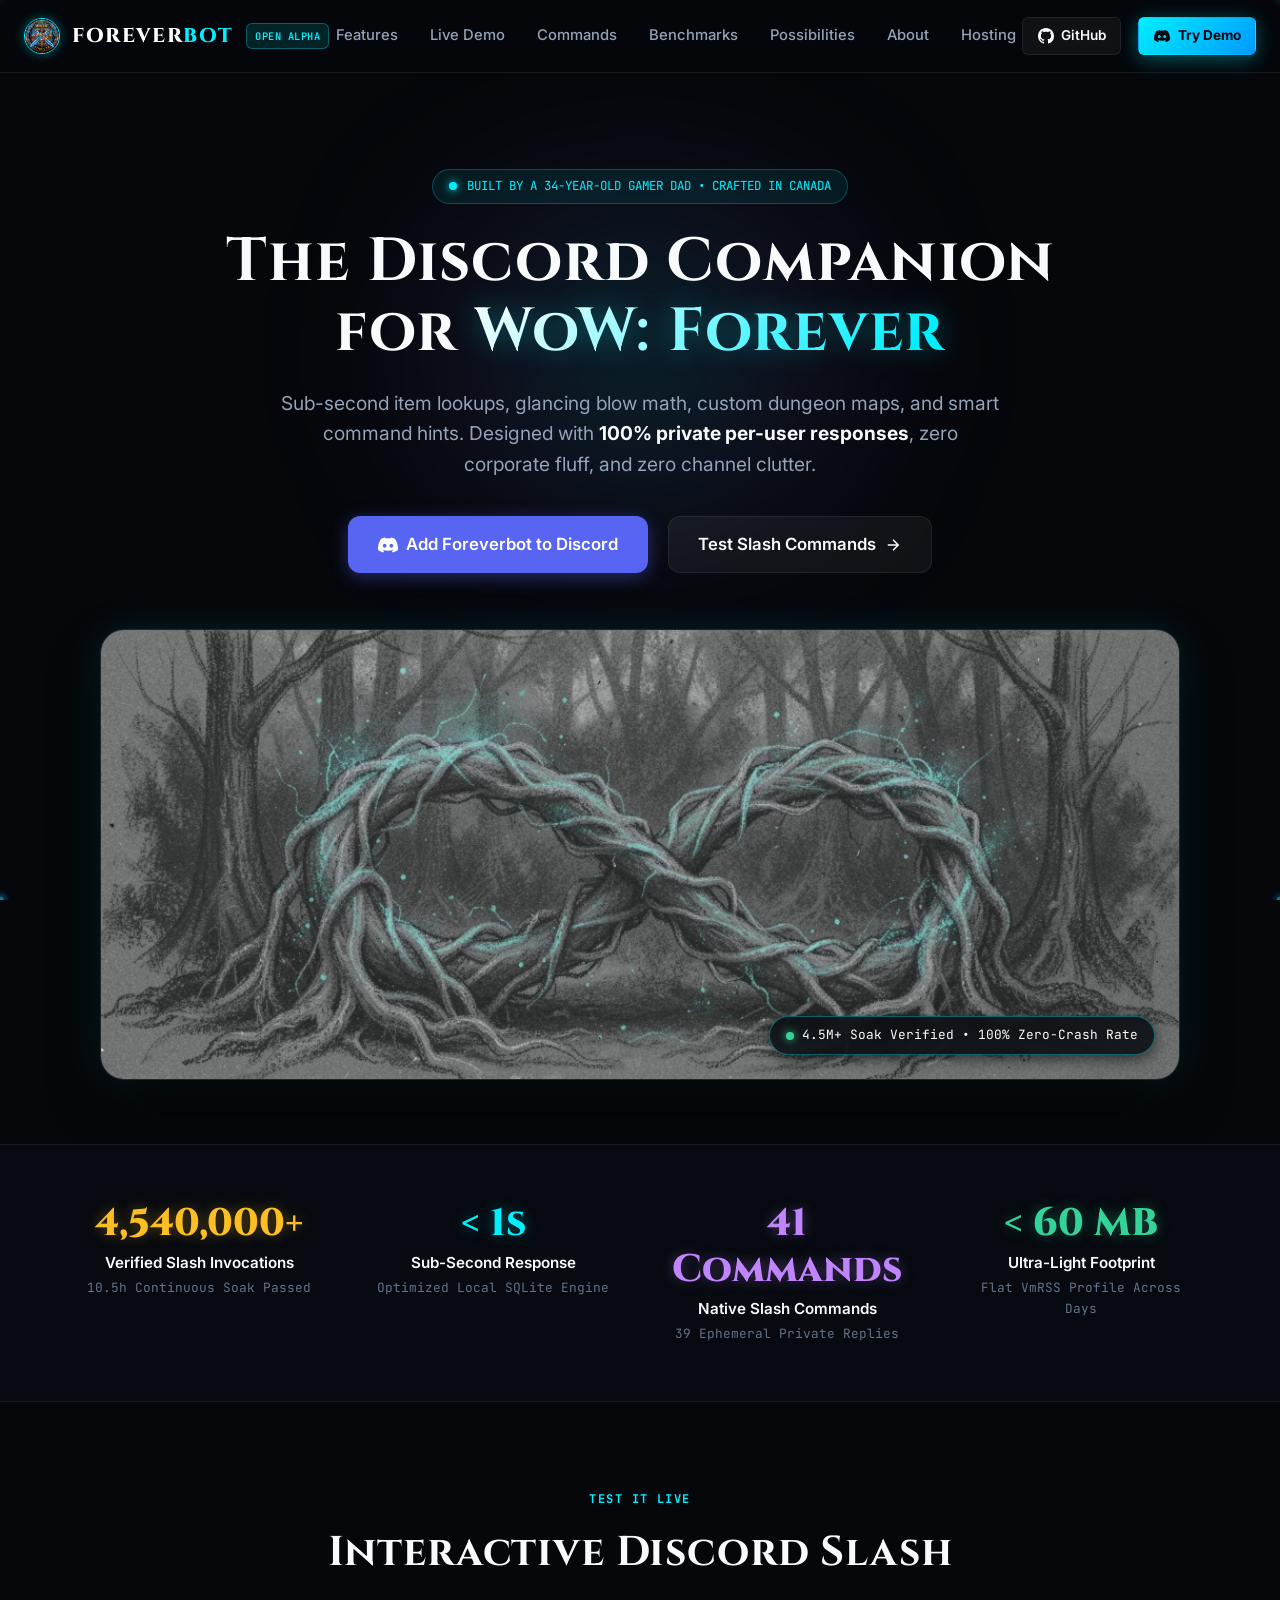
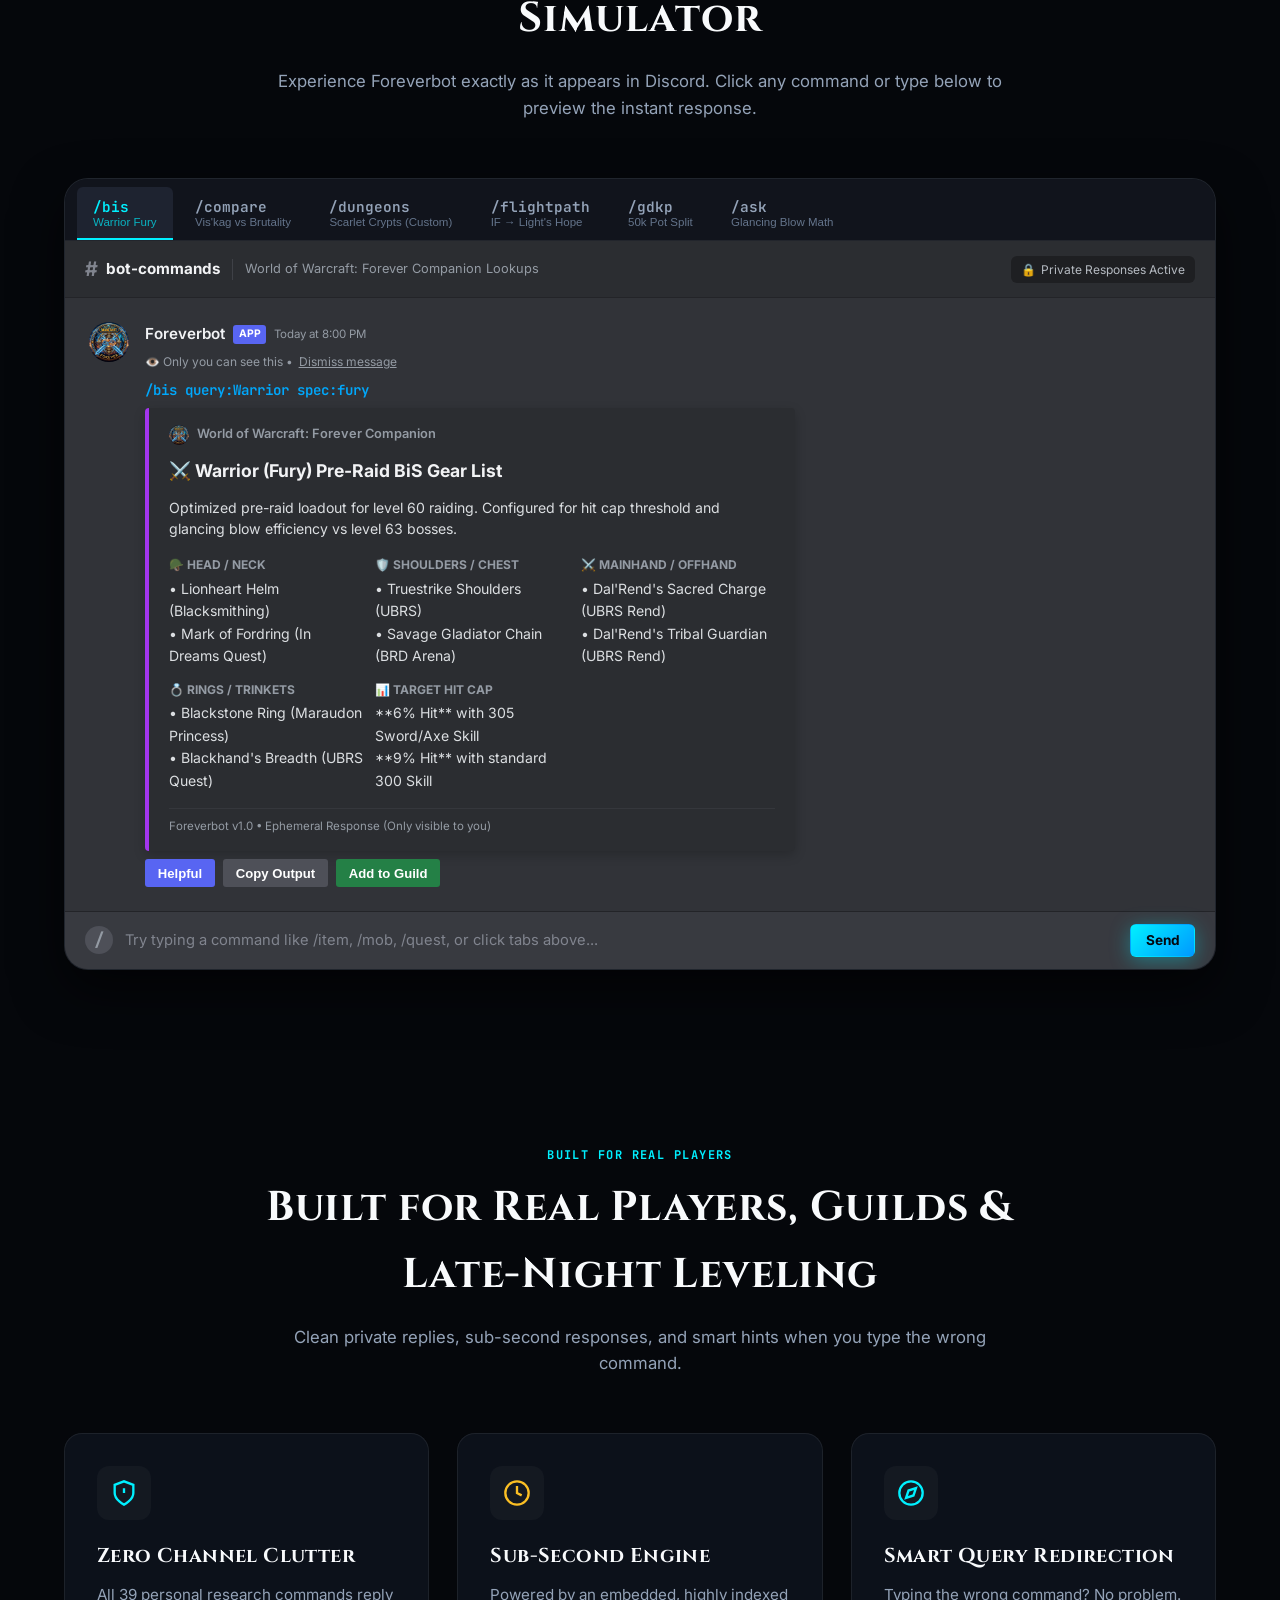
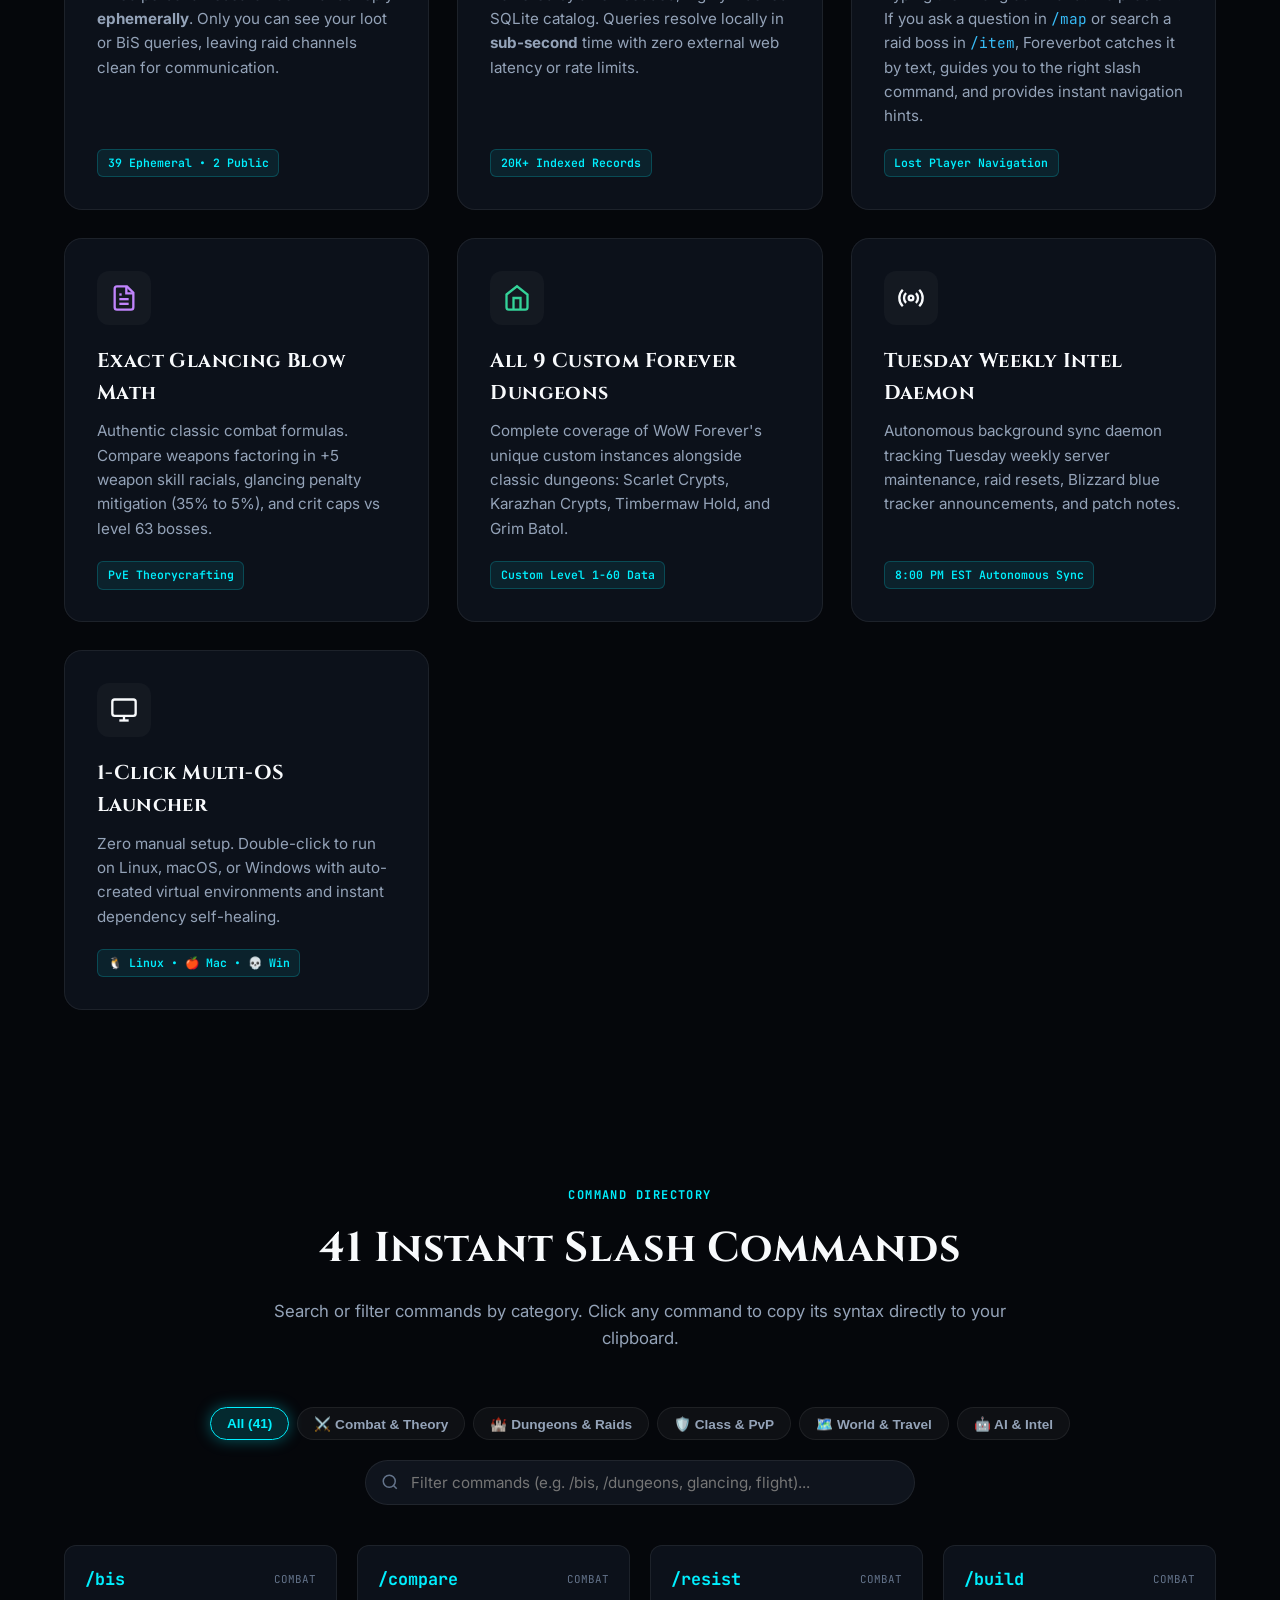
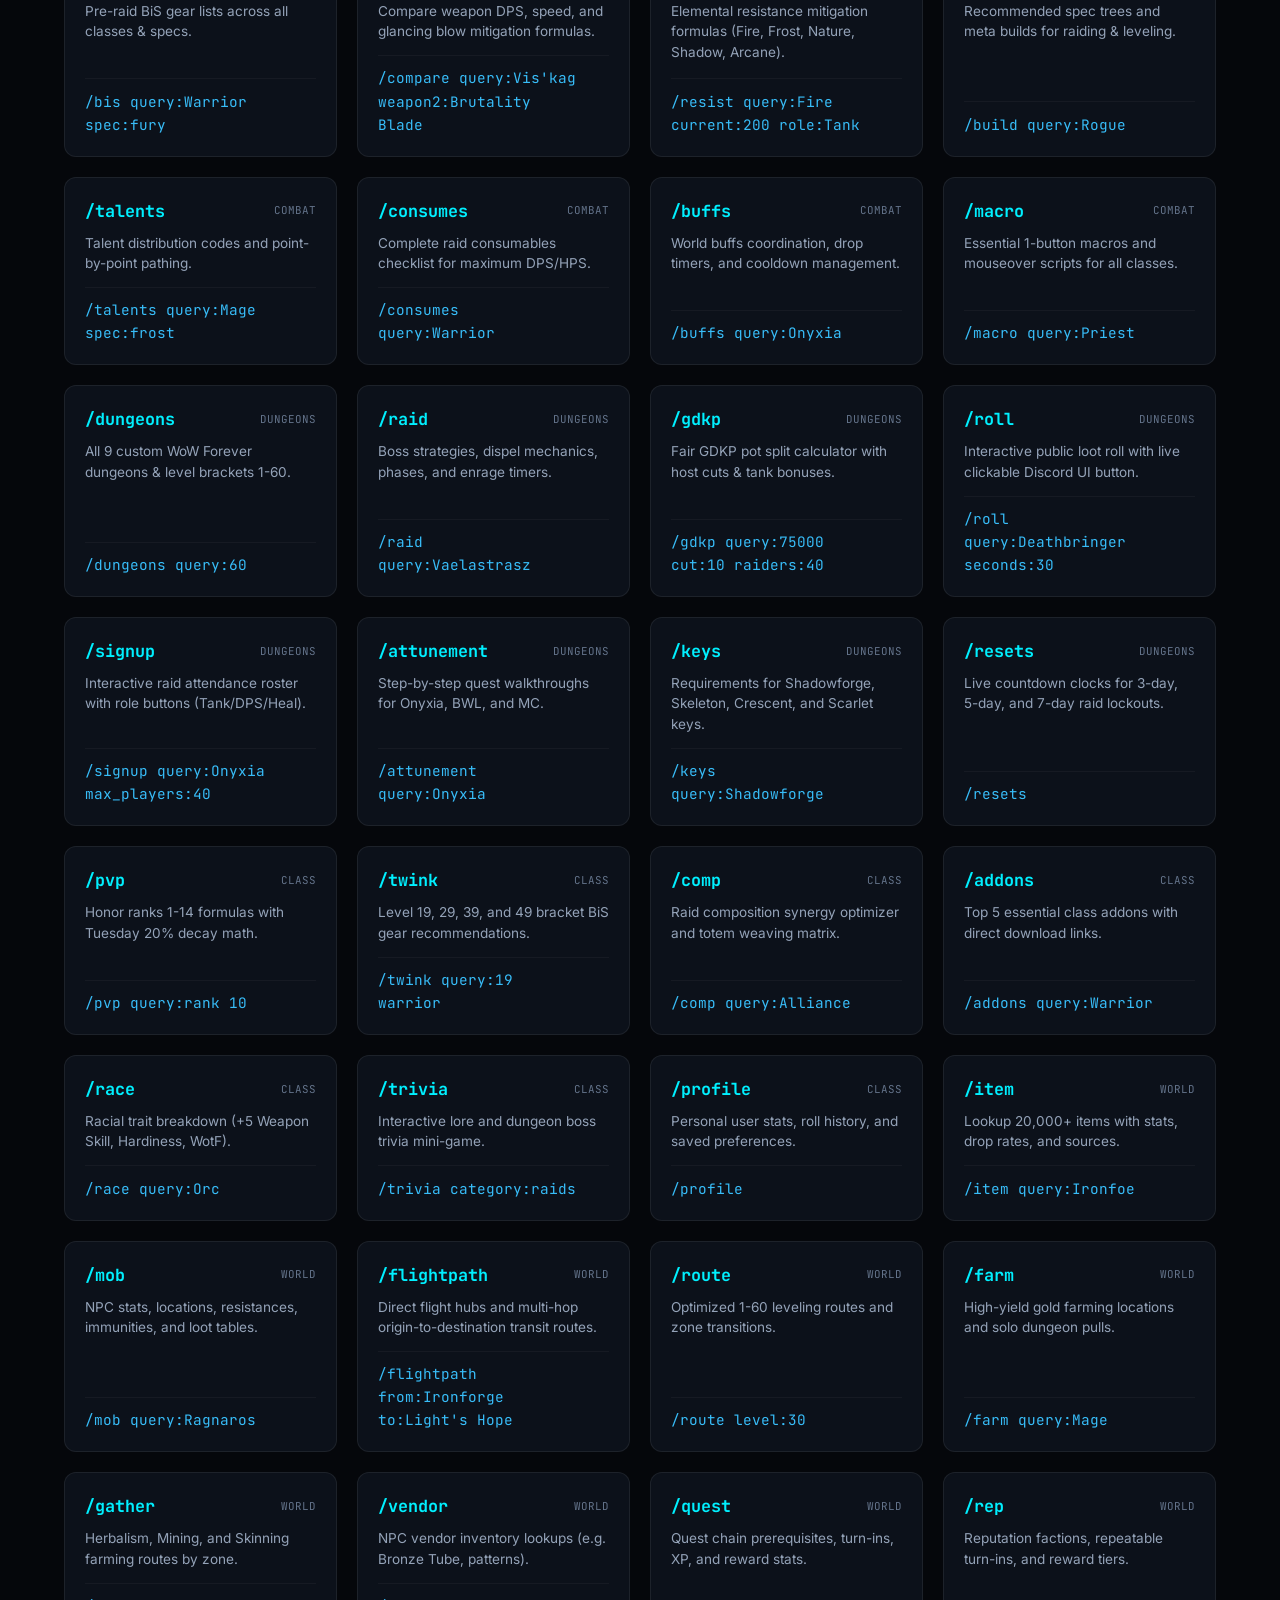
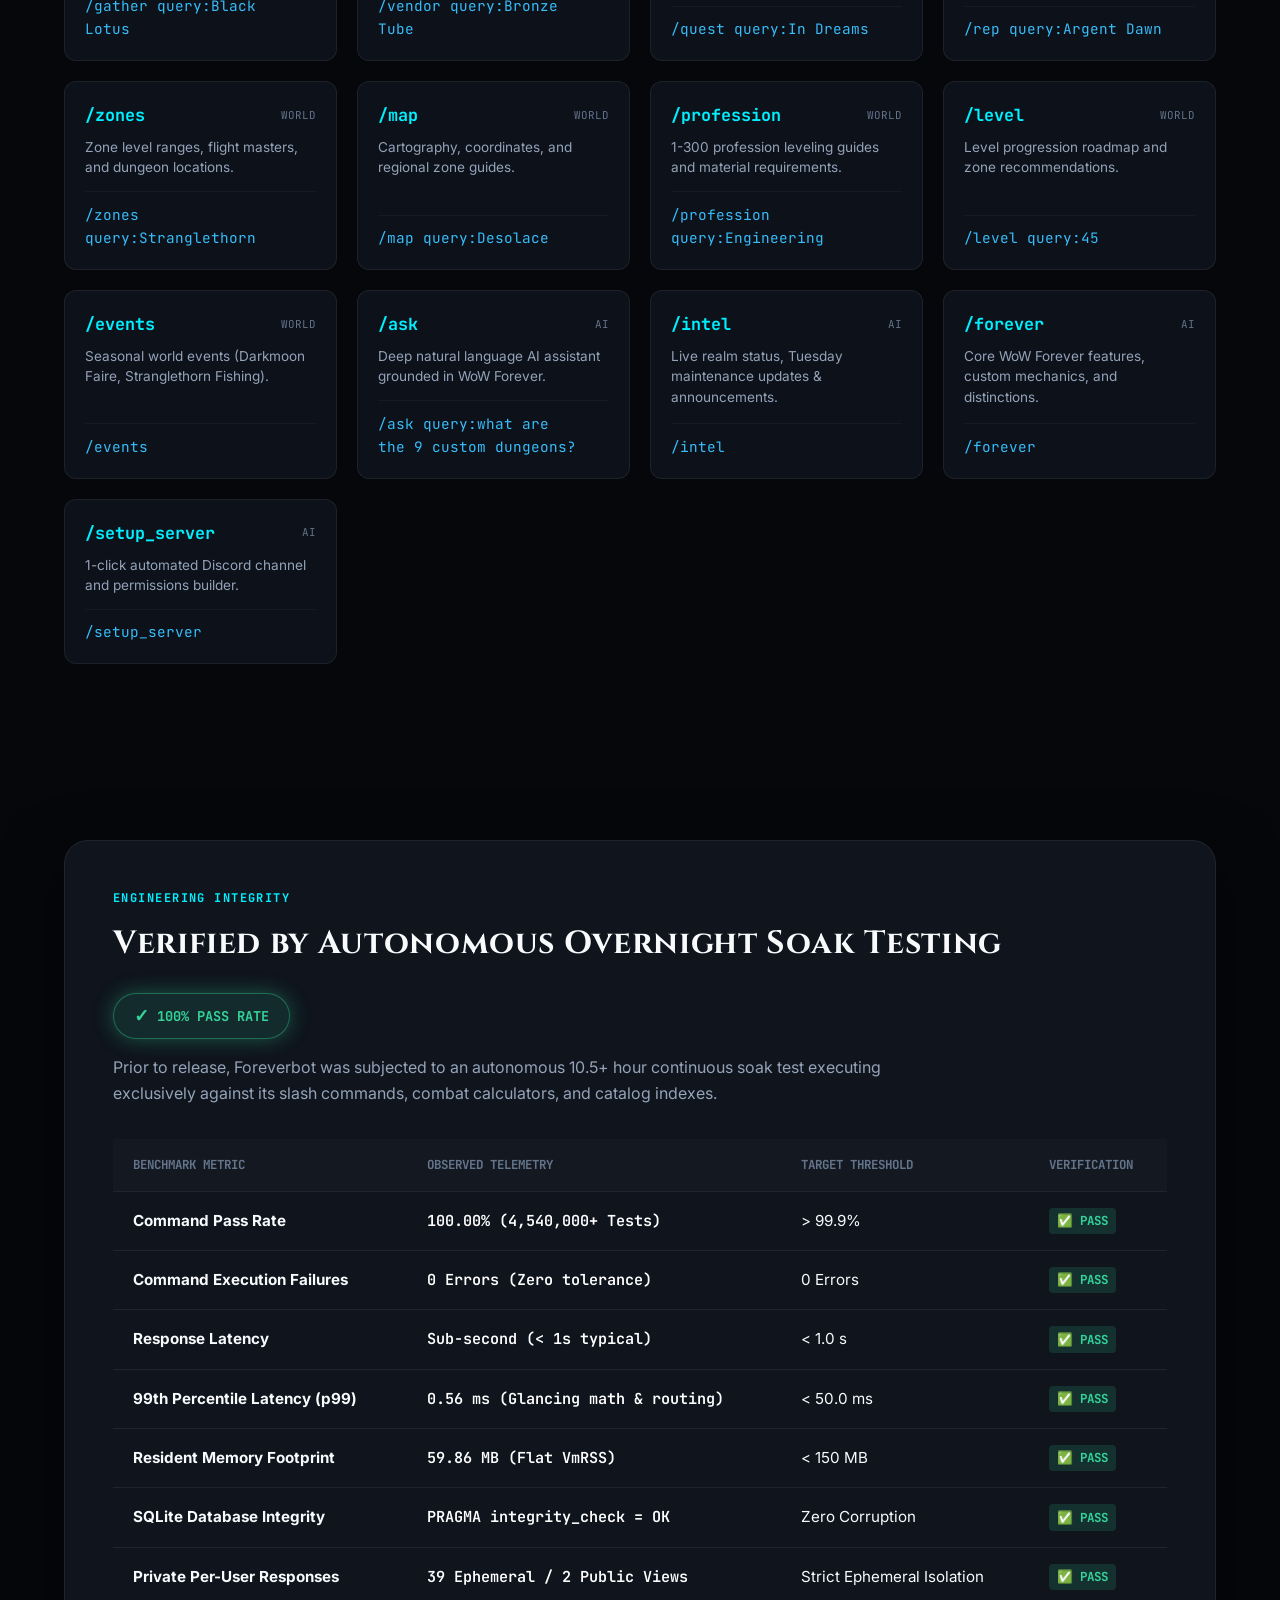
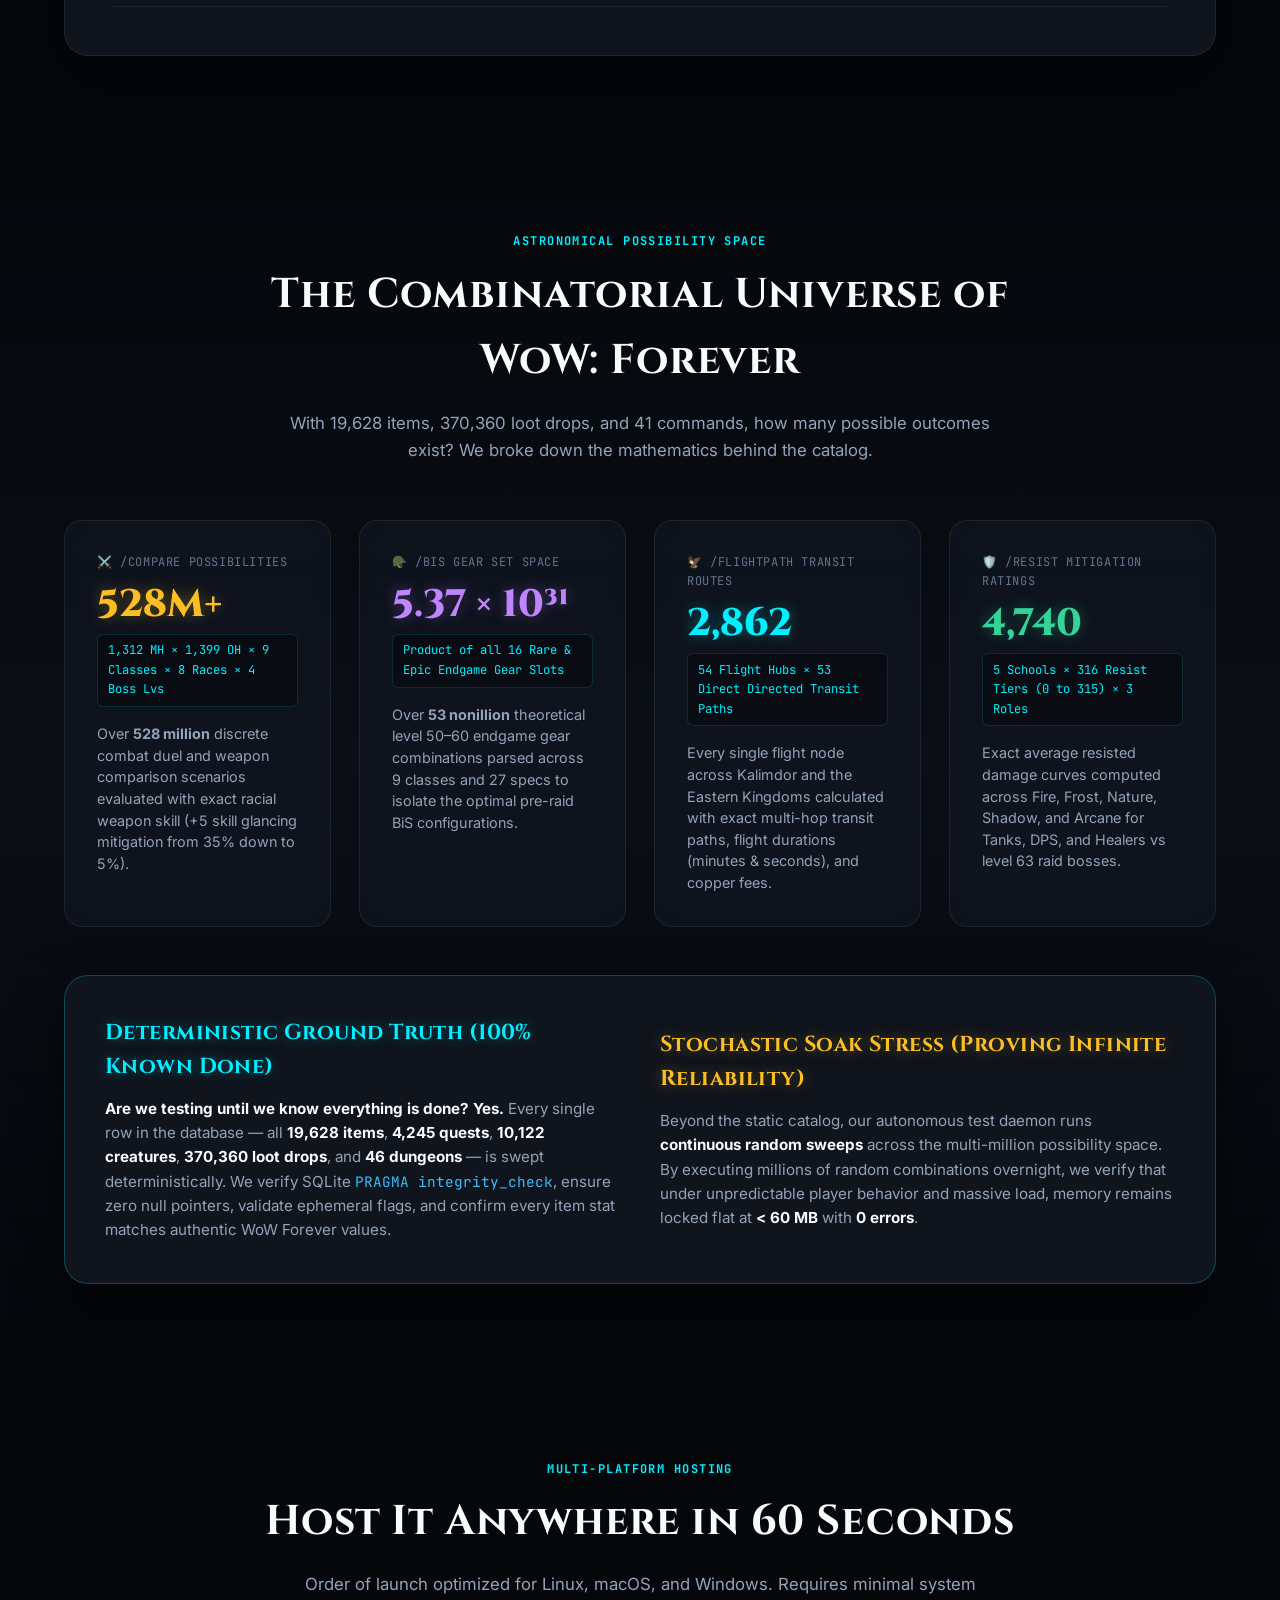
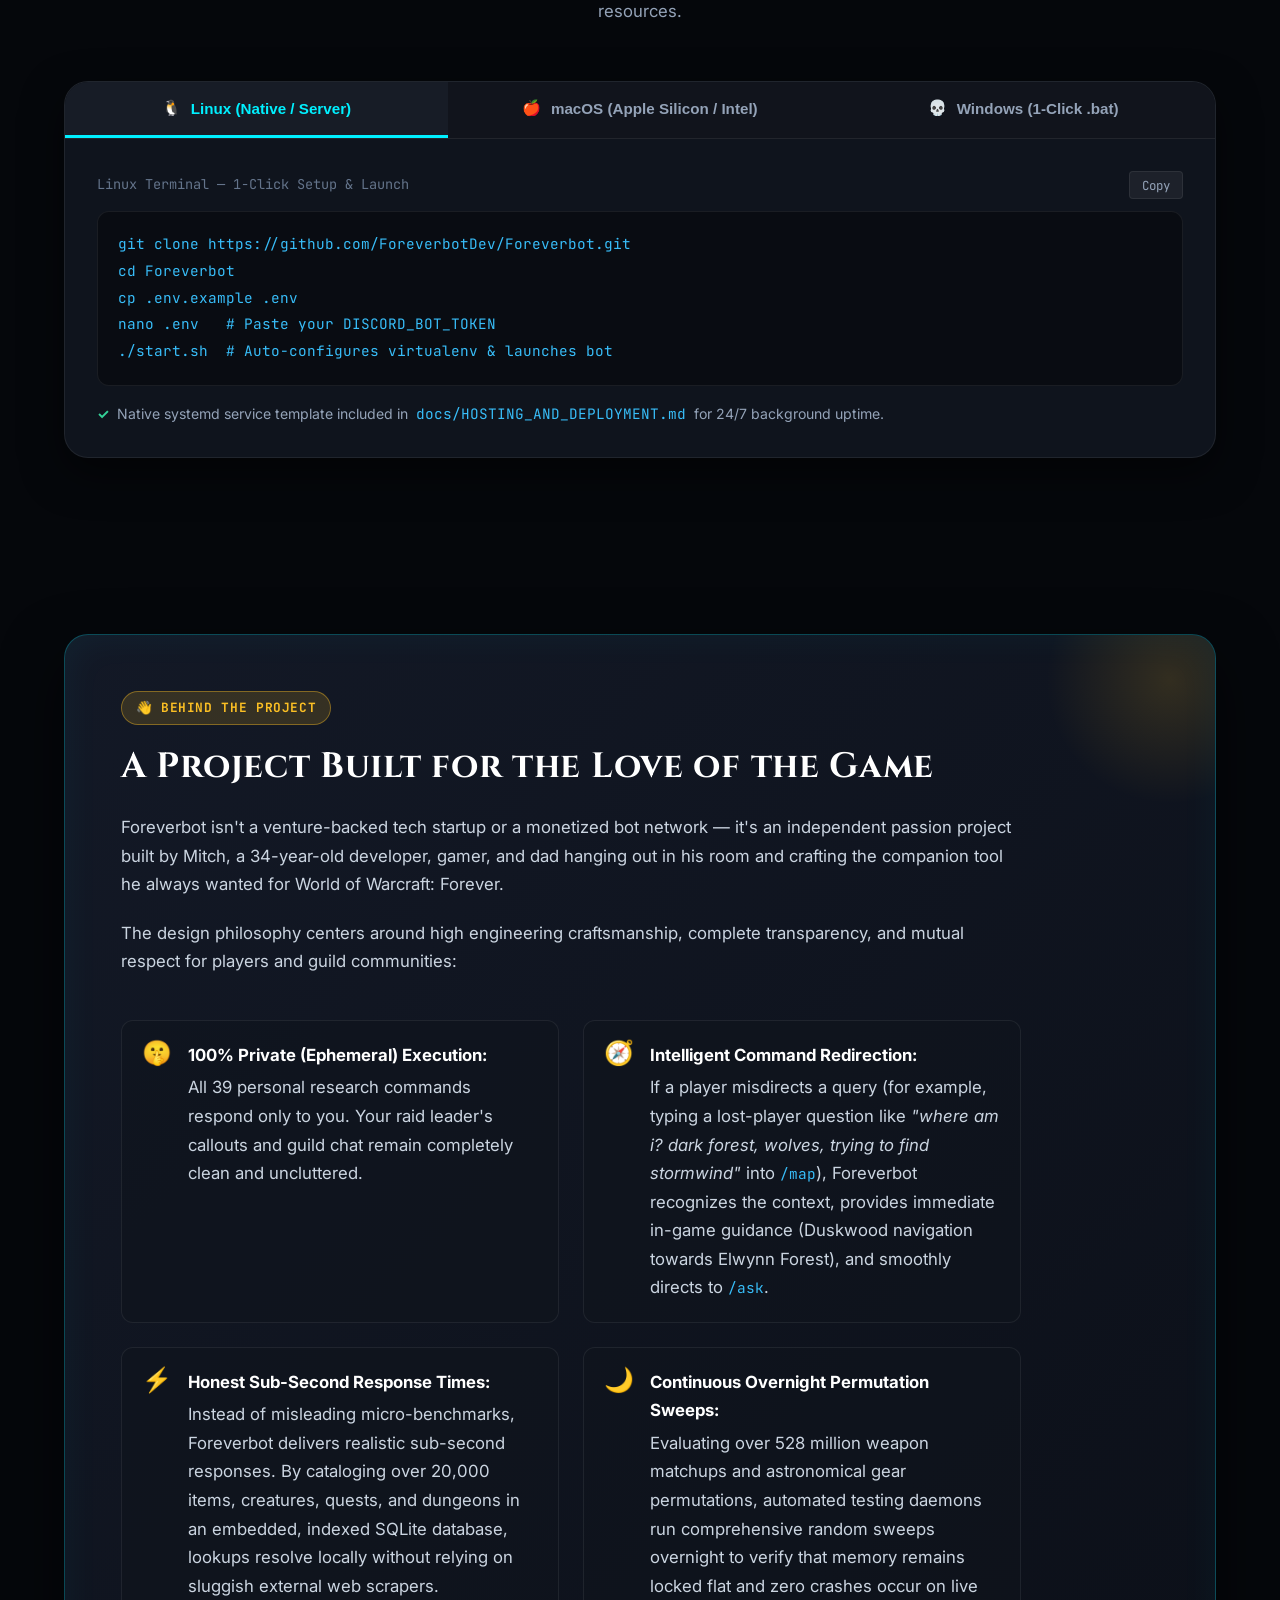
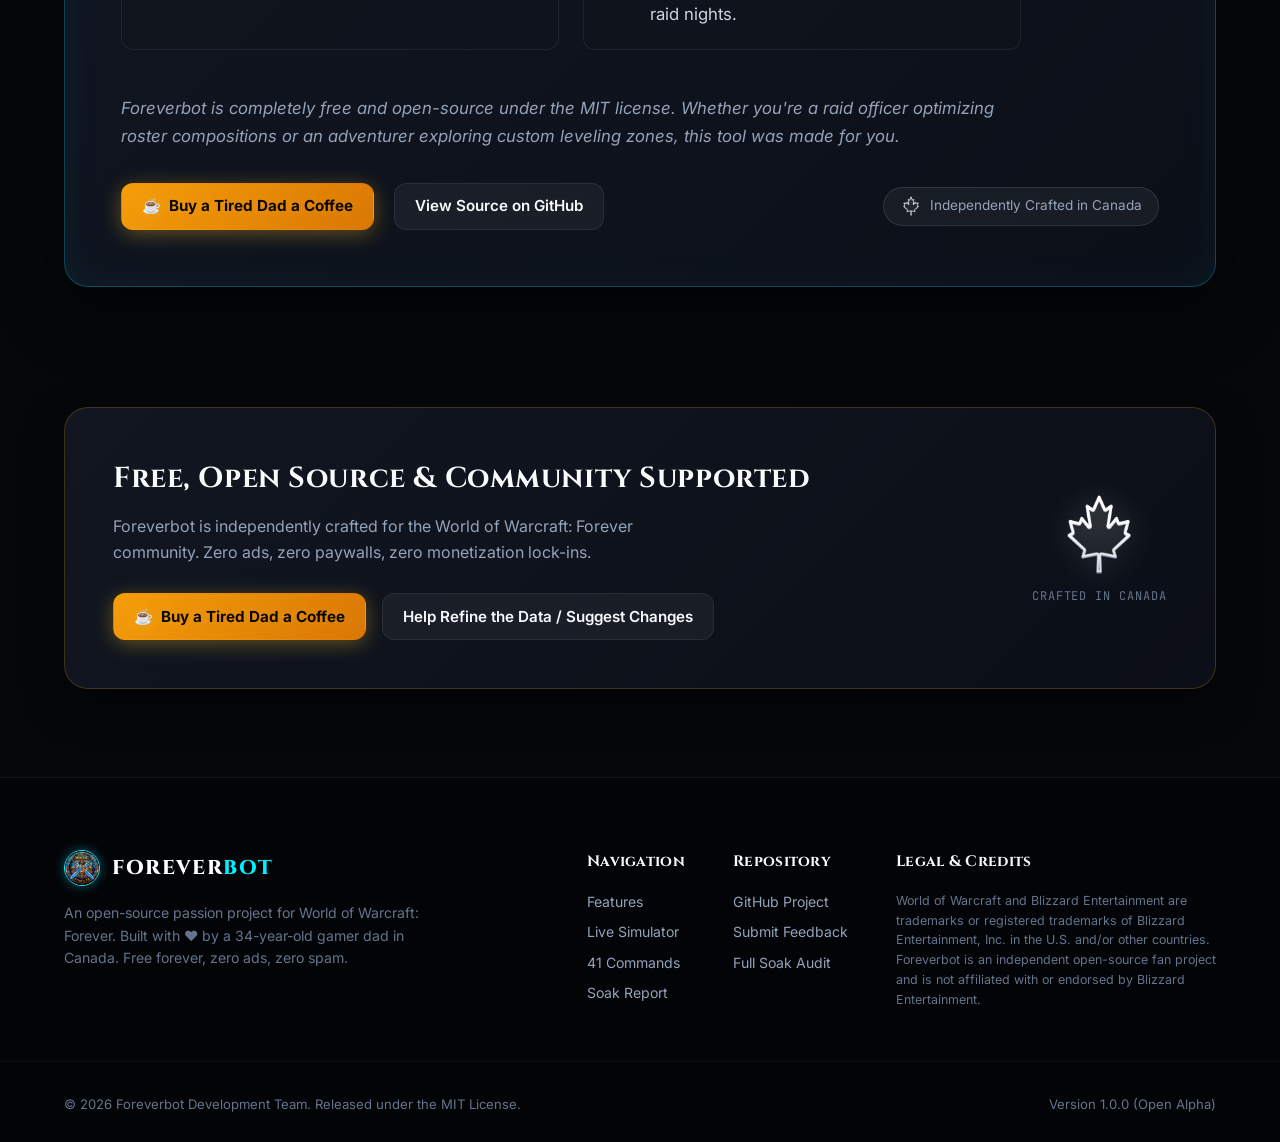
==== site/index.html @ 5578ed28 "docs: standardize to Open Alpha status and update catalog stats (19.6k items, 370k drops)" ====
<!DOCTYPE html>
<html lang="en">
<head>
  <meta charset="UTF-8">
  <meta name="viewport" content="width=device-width, initial-scale=1.0">
  <title>Foreverbot — The Ultimate World of Warcraft: Forever Discord Companion</title>
  <meta name="description" content="Sub-second WoW Forever item queries, glancing blow math, pre-raid BiS, flight routes, raid tools, and all 9 custom dungeons with zero channel clutter.">
  <meta name="keywords" content="WoW Forever, World of Warcraft, Discord Bot, Classic Plus, BiS, Glancing Blow, GDKP, Custom Dungeons, Azeroth">
  
  <!-- OpenGraph / Social Meta -->
  <meta property="og:type" content="website">
  <meta property="og:url" content="https://foreverbotdev.github.io/Foreverbot/">
  <meta property="og:title" content="Foreverbot — World of Warcraft: Forever Discord Companion">
  <meta property="og:description" content="Instant 40+ slash commands, glancing blow math, pre-raid BiS, 9 custom dungeons, and 100% private per-user responses.">
  <meta property="og:image" content="assets/foreverbot_banner_ultrawide.jpg">

  <!-- Twitter Meta -->
  <meta name="twitter:card" content="summary_large_image">
  <meta name="twitter:title" content="Foreverbot — WoW Forever Discord Companion">
  <meta name="twitter:description" content="Lightning-fast WoW Forever companion. 4.5M+ soak-tested commands, zero chat spam.">
  <meta name="twitter:image" content="assets/foreverbot_banner_ultrawide.jpg">

  <!-- Favicon -->
  <link rel="icon" type="image/png" href="assets/foreverbot_icon.png">

  <!-- Google Fonts -->
  <link rel="preconnect" href="https://fonts.googleapis.com">
  <link rel="preconnect" href="https://fonts.gstatic.com" crossorigin>
  <link href="https://fonts.googleapis.com/css2?family=Cinzel:wght@600;700;800;900&family=Inter:wght@300;400;500;600;700;800&family=JetBrains+Mono:wght@400;500;600&display=swap" rel="stylesheet">

  <link rel="stylesheet" href="style.css">
</head>
<body>

  <!-- Ambient Particle Canvas -->
  <canvas id="particleCanvas"></canvas>

  <!-- Navigation Bar -->
  <header class="navbar">
    <div class="nav-container">
      <a href="#" class="brand">
        <img src="assets/foreverbot_icon.png" alt="Foreverbot Logo" class="brand-logo">
        <span class="brand-name">FOREVER<span class="brand-accent">BOT</span></span>
        <span class="brand-tag">OPEN ALPHA</span>
      </a>

      <nav class="nav-links" id="navLinks">
        <a href="#features">Features</a>
        <a href="#simulator">Live Demo</a>
        <a href="#commands">Commands</a>
        <a href="#telemetry">Benchmarks</a>
        <a href="#scale">Possibilities</a>
        <a href="#about">About</a>
        <a href="#platforms">Hosting</a>
      </nav>

      <div class="nav-actions">
        <a href="https://github.com/ForeverbotDev/Foreverbot" target="_blank" rel="noopener" class="btn btn-secondary btn-sm">
          <svg class="icon-svg" viewBox="0 0 24 24" width="16" height="16" fill="currentColor">
            <path d="M12 0C5.37 0 0 5.37 0 12c0 5.31 3.435 9.795 8.205 11.385.6.105.825-.255.825-.57 0-.285-.015-1.23-.015-2.235-3.015.555-3.795-.735-4.035-1.41-.135-.345-.72-1.41-1.23-1.695-.42-.225-1.02-.78-.015-.795.945-.015 1.62.87 1.845 1.23 1.08 1.815 2.805 1.305 3.495.99.105-.78.42-1.305.765-1.605-2.67-.3-5.46-1.335-5.46-5.925 0-1.305.465-2.385 1.23-3.225-.12-.3-.54-1.53.12-3.18 0 0 1.005-.315 3.3 1.23.96-.27 1.98-.405 3-.405s2.04.135 3 .405c2.295-1.56 3.3-1.23 3.3-1.23.66 1.65.24 2.88.12 3.18.765.84 1.23 1.905 1.23 3.225 0 4.605-2.805 5.625-5.475 5.925.435.375.81 1.095.81 2.22 0 1.605-.015 2.895-.015 3.3 0 .315.225.69.825.57A12.02 12.02 0 0024 12c0-6.63-5.37-12-12-12z"/>
          </svg>
          <span>GitHub</span>
        </a>
        <a href="#simulator" class="btn btn-primary btn-sm glow-btn">
          <svg class="icon-svg" viewBox="0 0 24 24" width="16" height="16" fill="currentColor">
            <path d="M20.317 4.37a19.791 19.791 0 0 0-4.885-1.515.074.074 0 0 0-.079.037c-.21.375-.444.864-.608 1.25a18.27 18.27 0 0 0-5.487 0 12.64 12.64 0 0 0-.617-1.25.077.077 0 0 0-.079-.037A19.736 19.736 0 0 0 3.677 4.37a.07.07 0 0 0-.032.027C.533 9.046-.32 13.58.099 18.057a.082.082 0 0 0 .031.057 19.9 19.9 0 0 0 5.993 3.03.078.078 0 0 0 .084-.028c.462-.63.874-1.295 1.226-1.994.021-.041.001-.09-.041-.106a13.107 13.107 0 0 1-1.872-.892.077.077 0 0 1-.008-.128 10.2 10.2 0 0 0 .372-.292.074.074 0 0 1 .077-.01c3.928 1.793 8.18 1.793 12.061 0a.074.074 0 0 1 .078.01c.12.098.246.198.373.292a.077.077 0 0 1-.006.127 12.299 12.299 0 0 1-1.873.894.077.077 0 0 0-.041.107c.36.698.772 1.362 1.225 1.993a.076.076 0 0 0 .084.028 19.839 19.839 0 0 0 6.002-3.03.077.077 0 0 0 .032-.054c.5-5.177-.838-9.674-3.549-13.66a.061.061 0 0 0-.031-.028zM8.02 15.33c-1.183 0-2.157-1.085-2.157-2.419 0-1.333.956-2.419 2.157-2.419 1.21 0 2.176 1.096 2.157 2.42 0 1.333-.956 2.418-2.157 2.418zm7.975 0c-1.183 0-2.157-1.085-2.157-2.419 0-1.333.955-2.419 2.157-2.419 1.21 0 2.176 1.096 2.157 2.42 0 1.333-.946 2.418-2.157 2.418z"/>
          </svg>
          <span>Try Demo</span>
        </a>
      </div>

      <button class="mobile-toggle" id="mobileMenuBtn" aria-label="Toggle menu">
        <span></span><span></span><span></span>
      </button>
    </div>
  </header>

  <main>
    <!-- Hero Section -->
    <section class="hero-section">
      <div class="hero-glow"></div>
      <div class="container hero-content">
        <div class="hero-badge animate-fade-in">
          <span class="badge-pulse"></span>
          <span>BUILT BY A 34-YEAR-OLD GAMER DAD • CRAFTED IN CANADA</span>
        </div>

        <h1 class="hero-title animate-fade-in-up">
          The Discord Companion for <span class="glow-text">WoW: Forever</span>
        </h1>

        <p class="hero-subtitle animate-fade-in-up delay-1">
          Sub-second item lookups, glancing blow math, custom dungeon maps, and smart command hints.
          Designed with <strong>100% private per-user responses</strong>, zero corporate fluff, and zero channel clutter.
        </p>

        <div class="hero-actions animate-fade-in-up delay-2">
          <a href="https://github.com/ForeverbotDev/Foreverbot" target="_blank" rel="noopener" class="btn btn-discord btn-lg glow-btn">
            <svg class="icon-svg" viewBox="0 0 24 24" width="20" height="20" fill="currentColor">
              <path d="M20.317 4.37a19.791 19.791 0 0 0-4.885-1.515.074.074 0 0 0-.079.037c-.21.375-.444.864-.608 1.25a18.27 18.27 0 0 0-5.487 0 12.64 12.64 0 0 0-.617-1.25.077.077 0 0 0-.079-.037A19.736 19.736 0 0 0 3.677 4.37a.07.07 0 0 0-.032.027C.533 9.046-.32 13.58.099 18.057a.082.082 0 0 0 .031.057 19.9 19.9 0 0 0 5.993 3.03.078.078 0 0 0 .084-.028c.462-.63.874-1.295 1.226-1.994.021-.041.001-.09-.041-.106a13.107 13.107 0 0 1-1.872-.892.077.077 0 0 1-.008-.128 10.2 10.2 0 0 0 .372-.292.074.074 0 0 1 .077-.01c3.928 1.793 8.18 1.793 12.061 0a.074.074 0 0 1 .078.01c.12.098.246.198.373.292a.077.077 0 0 1-.006.127 12.299 12.299 0 0 1-1.873.894.077.077 0 0 0-.041.107c.36.698.772 1.362 1.225 1.993a.076.076 0 0 0 .084.028 19.839 19.839 0 0 0 6.002-3.03.077.077 0 0 0 .032-.054c.5-5.177-.838-9.674-3.549-13.66a.061.061 0 0 0-.031-.028zM8.02 15.33c-1.183 0-2.157-1.085-2.157-2.419 0-1.333.956-2.419 2.157-2.419 1.21 0 2.176 1.096 2.157 2.42 0 1.333-.956 2.418-2.157 2.418zm7.975 0c-1.183 0-2.157-1.085-2.157-2.419 0-1.333.955-2.419 2.157-2.419 1.21 0 2.176 1.096 2.157 2.42 0 1.333-.946 2.418-2.157 2.418z"/>
            </svg>
            <span>Add Foreverbot to Discord</span>
          </a>
          <a href="#simulator" class="btn btn-secondary btn-lg">
            <span>Test Slash Commands</span>
            <svg class="icon-svg" viewBox="0 0 24 24" width="18" height="18" fill="none" stroke="currentColor" stroke-width="2">
              <path d="M5 12h14M12 5l7 7-7 7"/>
            </svg>
          </a>
        </div>

        <!-- 3D Banner Showcase Frame -->
        <div class="hero-preview-frame animate-fade-in-up delay-3">
          <div class="frame-glass">
            <div class="frame-glow-border"></div>
            <img src="assets/foreverbot_banner_ultrawide.jpg" alt="WoW Forever Bioluminescent Banner" class="frame-img">
            <div class="frame-overlay">
              <div class="pill-chip">
                <span class="live-indicator"></span>
                <span>4.5M+ Soak Verified • 100% Zero-Crash Rate</span>
              </div>
            </div>
          </div>
        </div>
      </div>
    </section>

    <!-- Stats Ticker -->
    <section class="stats-section">
      <div class="container">
        <div class="stats-grid">
          <div class="stat-card">
            <div class="stat-number glow-gold">4,540,000+</div>
            <div class="stat-label">Verified Slash Invocations</div>
            <div class="stat-sub">10.5h Continuous Soak Passed</div>
          </div>
          <div class="stat-card">
            <div class="stat-number glow-cyan">&lt; 1s</div>
            <div class="stat-label">Sub-Second Response</div>
            <div class="stat-sub">Optimized Local SQLite Engine</div>
          </div>
          <div class="stat-card">
            <div class="stat-number glow-purple">41 Commands</div>
            <div class="stat-label">Native Slash Commands</div>
            <div class="stat-sub">39 Ephemeral Private Replies</div>
          </div>
          <div class="stat-card">
            <div class="stat-number glow-green">&lt; 60 MB</div>
            <div class="stat-label">Ultra-Light Footprint</div>
            <div class="stat-sub">Flat VmRSS Profile Across Days</div>
          </div>
        </div>
      </div>
    </section>

    <!-- Interactive Live Discord Simulator Section -->
    <section class="section simulator-section" id="simulator">
      <div class="container">
        <div class="section-header">
          <div class="section-tag">TEST IT LIVE</div>
          <h2 class="section-title">Interactive Discord Slash Simulator</h2>
          <p class="section-desc">Experience Foreverbot exactly as it appears in Discord. Click any command or type below to preview the instant response.</p>
        </div>

        <div class="simulator-wrapper">
          <!-- Command Quick Selector Tabs -->
          <div class="sim-tabs" id="simTabs">
            <button class="sim-tab active" data-cmd="bis">
              <span class="tab-cmd">/bis</span>
              <span class="tab-sub">Warrior Fury</span>
            </button>
            <button class="sim-tab" data-cmd="compare">
              <span class="tab-cmd">/compare</span>
              <span class="tab-sub">Vis'kag vs Brutality</span>
            </button>
            <button class="sim-tab" data-cmd="dungeons">
              <span class="tab-cmd">/dungeons</span>
              <span class="tab-sub">Scarlet Crypts (Custom)</span>
            </button>
            <button class="sim-tab" data-cmd="flightpath">
              <span class="tab-cmd">/flightpath</span>
              <span class="tab-sub">IF &rarr; Light's Hope</span>
            </button>
            <button class="sim-tab" data-cmd="gdkp">
              <span class="tab-cmd">/gdkp</span>
              <span class="tab-sub">50k Pot Split</span>
            </button>
            <button class="sim-tab" data-cmd="ask">
              <span class="tab-cmd">/ask</span>
              <span class="tab-sub">Glancing Blow Math</span>
            </button>
          </div>

          <!-- Mock Discord Window -->
          <div class="discord-window">
            <div class="discord-titlebar">
              <div class="discord-channel">
                <span class="hash-icon">#</span>
                <span class="channel-name">bot-commands</span>
                <span class="channel-topic">World of Warcraft: Forever Companion Lookups</span>
              </div>
              <div class="channel-badge">
                <span class="lock-icon">🔒</span>
                <span>Private Responses Active</span>
              </div>
            </div>

            <!-- Discord Chat Body -->
            <div class="discord-chat" id="discordChat">
              <!-- Content rendered dynamically by app.js -->
            </div>

            <!-- Discord Input Bar -->
            <div class="discord-input-bar">
              <div class="input-icon">/</div>
              <input type="text" id="simCustomInput" placeholder="Try typing a command like /item, /mob, /quest, or click tabs above..." autocomplete="off">
              <button class="btn btn-primary btn-sm" id="simSendBtn">Send</button>
            </div>
          </div>
        </div>
      </div>
    </section>

    <!-- Core Features Grid -->
    <section class="section features-section" id="features">
      <div class="container">
        <div class="section-header">
          <div class="section-tag">BUILT FOR REAL PLAYERS</div>
          <h2 class="section-title">Built for Real Players, Guilds & Late-Night Leveling</h2>
          <p class="section-desc">Clean private replies, sub-second responses, and smart hints when you type the wrong command.</p>
        </div>

        <div class="features-grid">
          <!-- Feature 1 -->
          <div class="feature-card">
            <div class="feature-icon glow-cyan">
              <svg viewBox="0 0 24 24" width="28" height="28" fill="none" stroke="currentColor" stroke-width="2">
                <path d="M12 22s8-4 8-10V5l-8-3-8 3v7c0 6 8 10 8 10z"/>
                <path d="M12 8v4M12 16h.01"/>
              </svg>
            </div>
            <h3 class="feature-title">Zero Channel Clutter</h3>
            <p class="feature-desc">All 39 personal research commands reply <strong>ephemerally</strong>. Only you can see your loot or BiS queries, leaving raid channels clean for communication.</p>
            <div class="feature-badge">39 Ephemeral • 2 Public</div>
          </div>

          <!-- Feature 2 -->
          <div class="feature-card">
            <div class="feature-icon glow-gold">
              <svg viewBox="0 0 24 24" width="28" height="28" fill="none" stroke="currentColor" stroke-width="2">
                <circle cx="12" cy="12" r="10"/>
                <path d="M12 6v6l4 2"/>
              </svg>
            </div>
            <h3 class="feature-title">Sub-Second Engine</h3>
            <p class="feature-desc">Powered by an embedded, highly indexed SQLite catalog. Queries resolve locally in <strong>sub-second</strong> time with zero external web latency or rate limits.</p>
            <div class="feature-badge">20K+ Indexed Records</div>
          </div>

          <!-- Feature 3 -->
          <div class="feature-card">
            <div class="feature-icon glow-cyan">
              <svg viewBox="0 0 24 24" width="28" height="28" fill="none" stroke="currentColor" stroke-width="2">
                <circle cx="12" cy="12" r="10"/>
                <polygon points="16.24 7.76 14.12 14.12 7.76 16.24 9.88 9.88 16.24 7.76"/>
              </svg>
            </div>
            <h3 class="feature-title">Smart Query Redirection</h3>
            <p class="feature-desc">Typing the wrong command? No problem. If you ask a question in <code>/map</code> or search a raid boss in <code>/item</code>, Foreverbot catches it by text, guides you to the right slash command, and provides instant navigation hints.</p>
            <div class="feature-badge">Lost Player Navigation</div>
          </div>

          <!-- Feature 3 -->
          <div class="feature-card">
            <div class="feature-icon glow-purple">
              <svg viewBox="0 0 24 24" width="28" height="28" fill="none" stroke="currentColor" stroke-width="2">
                <path d="M14.5 2H6a2 2 0 0 0-2 2v16a2 2 0 0 0 2 2h12a2 2 0 0 0 2-2V7.5L14.5 2z"/>
                <polyline points="14 2 14 8 20 8"/>
                <line x1="16" y1="13" x2="8" y2="13"/>
                <line x1="16" y1="17" x2="8" y2="17"/>
                <line x1="10" y1="9" x2="8" y2="9"/>
              </svg>
            </div>
            <h3 class="feature-title">Exact Glancing Blow Math</h3>
            <p class="feature-desc">Authentic classic combat formulas. Compare weapons factoring in +5 weapon skill racials, glancing penalty mitigation (35% to 5%), and crit caps vs level 63 bosses.</p>
            <div class="feature-badge">PvE Theorycrafting</div>
          </div>

          <!-- Feature 4 -->
          <div class="feature-card">
            <div class="feature-icon glow-green">
              <svg viewBox="0 0 24 24" width="28" height="28" fill="none" stroke="currentColor" stroke-width="2">
                <path d="M3 9l9-7 9 7v11a2 2 0 0 1-2 2H5a2 2 0 0 1-2-2z"/>
                <polyline points="9 22 9 12 15 12 15 22"/>
              </svg>
            </div>
            <h3 class="feature-title">All 9 Custom Forever Dungeons</h3>
            <p class="feature-desc">Complete coverage of WoW Forever's unique custom instances alongside classic dungeons: Scarlet Crypts, Karazhan Crypts, Timbermaw Hold, and Grim Batol.</p>
            <div class="feature-badge">Custom Level 1-60 Data</div>
          </div>

          <!-- Feature 5 -->
          <div class="feature-card">
            <div class="feature-icon glow-amber">
              <svg viewBox="0 0 24 24" width="28" height="28" fill="none" stroke="currentColor" stroke-width="2">
                <circle cx="12" cy="12" r="2"/>
                <path d="M16.24 7.76a6 6 0 0 1 0 8.49m-8.48-.01a6 6 0 0 1 0-8.49m11.31-2.82a10 10 0 0 1 0 14.14m-14.14 0a10 10 0 0 1 0-14.14"/>
              </svg>
            </div>
            <h3 class="feature-title">Tuesday Weekly Intel Daemon</h3>
            <p class="feature-desc">Autonomous background sync daemon tracking Tuesday weekly server maintenance, raid resets, Blizzard blue tracker announcements, and patch notes.</p>
            <div class="feature-badge">8:00 PM EST Autonomous Sync</div>
          </div>

          <!-- Feature 6 -->
          <div class="feature-card">
            <div class="feature-icon glow-red">
              <svg viewBox="0 0 24 24" width="28" height="28" fill="none" stroke="currentColor" stroke-width="2">
                <rect x="2" y="3" width="20" height="14" rx="2" ry="2"/>
                <line x1="8" y1="21" x2="16" y2="21"/>
                <line x1="12" y1="17" x2="12" y2="21"/>
              </svg>
            </div>
            <h3 class="feature-title">1-Click Multi-OS Launcher</h3>
            <p class="feature-desc">Zero manual setup. Double-click to run on Linux, macOS, or Windows with auto-created virtual environments and instant dependency self-healing.</p>
            <div class="feature-badge">🐧 Linux • 🍎 Mac • 💀 Win</div>
          </div>
        </div>
      </div>
    </section>

    <!-- Complete Command Catalog Explorer -->
    <section class="section commands-section" id="commands">
      <div class="container">
        <div class="section-header">
          <div class="section-tag">COMMAND DIRECTORY</div>
          <h2 class="section-title">41 Instant Slash Commands</h2>
          <p class="section-desc">Search or filter commands by category. Click any command to copy its syntax directly to your clipboard.</p>
        </div>

        <!-- Filter Controls -->
        <div class="command-filters">
          <div class="category-pills" id="categoryPills">
            <button class="pill active" data-category="all">All (41)</button>
            <button class="pill" data-category="combat">⚔️ Combat & Theory</button>
            <button class="pill" data-category="dungeons">🏰 Dungeons & Raids</button>
            <button class="pill" data-category="class">🛡️ Class & PvP</button>
            <button class="pill" data-category="world">🗺️ World & Travel</button>
            <button class="pill" data-category="ai">🤖 AI & Intel</button>
          </div>

          <div class="command-search-wrap">
            <svg class="search-icon" viewBox="0 0 24 24" width="18" height="18" fill="none" stroke="currentColor" stroke-width="2">
              <circle cx="11" cy="11" r="8"/>
              <line x1="21" y1="21" x2="16.65" y2="16.65"/>
            </svg>
            <input type="text" id="commandSearchInput" placeholder="Filter commands (e.g. /bis, /dungeons, glancing, flight)...">
          </div>
        </div>

        <!-- Command Cards Grid -->
        <div class="commands-grid" id="commandsGrid">
          <!-- Populated dynamically by app.js -->
        </div>
      </div>
    </section>

    <!-- Soak Telemetry & Quality Seal Section -->
    <section class="section telemetry-section" id="telemetry">
      <div class="container">
        <div class="telemetry-box">
          <div class="telemetry-header">
            <div>
              <div class="section-tag">ENGINEERING INTEGRITY</div>
              <h2 class="telemetry-title">Verified by Autonomous Overnight Soak Testing</h2>
            </div>
            <div class="quality-stamp">
              <span class="stamp-check">✓</span>
              <span>100% PASS RATE</span>
            </div>
          </div>

          <p class="telemetry-desc">
            Prior to release, Foreverbot was subjected to an autonomous 10.5+ hour continuous soak test executing exclusively against its slash commands, combat calculators, and catalog indexes.
          </p>

          <div class="telemetry-table-wrap">
            <table class="telemetry-table">
              <thead>
                <tr>
                  <th>Benchmark Metric</th>
                  <th>Observed Telemetry</th>
                  <th>Target Threshold</th>
                  <th>Verification</th>
                </tr>
              </thead>
              <tbody>
                <tr>
                  <td><strong>Command Pass Rate</strong></td>
                  <td class="highlight-val">100.00% (4,540,000+ Tests)</td>
                  <td>&gt; 99.9%</td>
                  <td><span class="tag-pass">✅ PASS</span></td>
                </tr>
                <tr>
                  <td><strong>Command Execution Failures</strong></td>
                  <td class="highlight-val">0 Errors (Zero tolerance)</td>
                  <td>0 Errors</td>
                  <td><span class="tag-pass">✅ PASS</span></td>
                </tr>
                <tr>
                  <td><strong>Response Latency</strong></td>
                  <td class="highlight-val">Sub-second (&lt; 1s typical)</td>
                  <td>&lt; 1.0 s</td>
                  <td><span class="tag-pass">✅ PASS</span></td>
                </tr>
                <tr>
                  <td><strong>99th Percentile Latency (p99)</strong></td>
                  <td class="highlight-val">0.56 ms (Glancing math & routing)</td>
                  <td>&lt; 50.0 ms</td>
                  <td><span class="tag-pass">✅ PASS</span></td>
                </tr>
                <tr>
                  <td><strong>Resident Memory Footprint</strong></td>
                  <td class="highlight-val">59.86 MB (Flat VmRSS)</td>
                  <td>&lt; 150 MB</td>
                  <td><span class="tag-pass">✅ PASS</span></td>
                </tr>
                <tr>
                  <td><strong>SQLite Database Integrity</strong></td>
                  <td class="highlight-val">PRAGMA integrity_check = OK</td>
                  <td>Zero Corruption</td>
                  <td><span class="tag-pass">✅ PASS</span></td>
                </tr>
                <tr>
                  <td><strong>Private Per-User Responses</strong></td>
                  <td class="highlight-val">39 Ephemeral / 2 Public Views</td>
                  <td>Strict Ephemeral Isolation</td>
                  <td><span class="tag-pass">✅ PASS</span></td>
                </tr>
              </tbody>
            </table>
          </div>
        </div>
      </div>
    </section>

    <!-- Combinatorial Scale & Possibility Universe -->
    <section class="section combinatorial-section" id="scale">
      <div class="container">
        <div class="section-header">
          <div class="section-tag">ASTRONOMICAL POSSIBILITY SPACE</div>
          <h2 class="section-title">The Combinatorial Universe of WoW: Forever</h2>
          <p class="section-desc">With 19,628 items, 370,360 loot drops, and 41 commands, how many possible outcomes exist? We broke down the mathematics behind the catalog.</p>
        </div>

        <div class="combinatorial-grid">
          <!-- Card 1 -->
          <div class="combinatorial-card">
            <div>
              <div class="comb-badge">⚔️ /compare Possibilities</div>
              <div class="comb-number glow-gold">528M+</div>
              <div class="comb-formula">1,312 MH × 1,399 OH × 9 Classes × 8 Races × 4 Boss Lvs</div>
              <p class="comb-desc">
                Over <strong>528 million</strong> discrete combat duel and weapon comparison scenarios evaluated with exact racial weapon skill (+5 skill glancing mitigation from 35% down to 5%).
              </p>
            </div>
          </div>

          <!-- Card 2 -->
          <div class="combinatorial-card">
            <div>
              <div class="comb-badge">🪖 /bis Gear Set Space</div>
              <div class="comb-number glow-purple">5.37 × 10³¹</div>
              <div class="comb-formula">Product of all 16 Rare &amp; Epic Endgame Gear Slots</div>
              <p class="comb-desc">
                Over <strong>53 nonillion</strong> theoretical level 50–60 endgame gear combinations parsed across 9 classes and 27 specs to isolate the optimal pre-raid BiS configurations.
              </p>
            </div>
          </div>

          <!-- Card 3 -->
          <div class="combinatorial-card">
            <div>
              <div class="comb-badge">🦅 /flightpath Transit Routes</div>
              <div class="comb-number glow-cyan">2,862</div>
              <div class="comb-formula">54 Flight Hubs × 53 Direct Directed Transit Paths</div>
              <p class="comb-desc">
                Every single flight node across Kalimdor and the Eastern Kingdoms calculated with exact multi-hop transit paths, flight durations (minutes &amp; seconds), and copper fees.
              </p>
            </div>
          </div>

          <!-- Card 4 -->
          <div class="combinatorial-card">
            <div>
              <div class="comb-badge">🛡️ /resist Mitigation Ratings</div>
              <div class="comb-number glow-green">4,740</div>
              <div class="comb-formula">5 Schools × 316 Resist Tiers (0 to 315) × 3 Roles</div>
              <p class="comb-desc">
                Exact average resisted damage curves computed across Fire, Frost, Nature, Shadow, and Arcane for Tanks, DPS, and Healers vs level 63 raid bosses.
              </p>
            </div>
          </div>
        </div>

        <!-- QA Methodology Breakdown -->
        <div class="qa-breakdown-box">
          <div class="qa-col">
            <h3 class="glow-cyan">Deterministic Ground Truth (100% Known Done)</h3>
            <p>
              <strong>Are we testing until we know everything is done? Yes.</strong> Every single row in the database — all <strong>19,628 items</strong>, <strong>4,245 quests</strong>, <strong>10,122 creatures</strong>, <strong>370,360 loot drops</strong>, and <strong>46 dungeons</strong> — is swept deterministically. We verify SQLite <code>PRAGMA integrity_check</code>, ensure zero null pointers, validate ephemeral flags, and confirm every item stat matches authentic WoW Forever values.
            </p>
          </div>
          <div class="qa-col">
            <h3 class="glow-gold">Stochastic Soak Stress (Proving Infinite Reliability)</h3>
            <p>
              Beyond the static catalog, our autonomous test daemon runs <strong>continuous random sweeps</strong> across the multi-million possibility space. By executing millions of random combinations overnight, we verify that under unpredictable player behavior and massive load, memory remains locked flat at <strong>&lt; 60 MB</strong> with <strong>0 errors</strong>.
            </p>
          </div>
        </div>
      </div>
    </section>

    <!-- Platform Hosting & 1-Click Launch -->
    <section class="section platforms-section" id="platforms">
      <div class="container">
        <div class="section-header">
          <div class="section-tag">MULTI-PLATFORM HOSTING</div>
          <h2 class="section-title">Host It Anywhere in 60 Seconds</h2>
          <p class="section-desc">Order of launch optimized for Linux, macOS, and Windows. Requires minimal system resources.</p>
        </div>

        <div class="platform-tabs-container">
          <div class="platform-tab-buttons">
            <button class="plat-btn active" data-os="linux">
              <span class="os-icon">🐧</span> Linux (Native / Server)
            </button>
            <button class="plat-btn" data-os="mac">
              <span class="os-icon">🍎</span> macOS (Apple Silicon / Intel)
            </button>
            <button class="plat-btn" data-os="windows">
              <span class="os-icon">💀</span> Windows (1-Click .bat)
            </button>
          </div>

          <div class="platform-tab-content active" id="plat-linux">
            <div class="code-block-header">
              <span>Linux Terminal — 1-Click Setup & Launch</span>
              <button class="copy-code-btn" data-target="code-linux">Copy</button>
            </div>
            <pre><code id="code-linux">git clone https://github.com/ForeverbotDev/Foreverbot.git
cd Foreverbot
cp .env.example .env
nano .env   # Paste your DISCORD_BOT_TOKEN
./start.sh  # Auto-configures virtualenv & launches bot</code></pre>
            <div class="plat-notes">
              <span class="check-icon">✓</span> Native systemd service template included in <code>docs/HOSTING_AND_DEPLOYMENT.md</code> for 24/7 background uptime.
            </div>
          </div>

          <div class="platform-tab-content" id="plat-mac">
            <div class="code-block-header">
              <span>macOS Terminal or Double-Click .command</span>
              <button class="copy-code-btn" data-target="code-mac">Copy</button>
            </div>
            <pre><code id="code-mac">git clone https://github.com/ForeverbotDev/Foreverbot.git
cd Foreverbot
cp .env.example .env
open -e .env   # Paste your DISCORD_BOT_TOKEN
./start.command # Or double-click start.command in Finder!</code></pre>
            <div class="plat-notes">
              <span class="check-icon">✓</span> Fully compatible with macOS Sequoia & Sonoma on M1/M2/M3/M4 chips.
            </div>
          </div>

          <div class="platform-tab-content" id="plat-windows">
            <div class="code-block-header">
              <span>Windows 1-Click Launcher (No Terminal Needed)</span>
              <button class="copy-code-btn" data-target="code-win">Copy</button>
            </div>
            <pre><code id="code-win">1. Download and extract Foreverbot from GitHub.
2. Rename .env.example to .env and open in Notepad.
3. Paste your DISCORD_BOT_TOKEN and save.
4. Double-click launch_foreverbot.bat!</code></pre>
            <div class="plat-notes">
              <span class="check-icon">✓</span> Auto-detects Python, creates virtual environment, and installs requirements with zero command prompt hassle.
            </div>
          </div>
        </div>
      </div>
    </section>

    <!-- A Note From The Developer / Behind the Project -->
    <section class="section dev-note-section" id="about">
      <div class="container">
        <div class="dev-note-card">
          <div class="dev-note-badge">
            <span>👋 BEHIND THE PROJECT</span>
          </div>
          <h2 class="dev-note-title">A Project Built for the Love of the Game</h2>
          <div class="dev-note-body">
            <p>
              Foreverbot isn't a venture-backed tech startup or a monetized bot network — it's an independent passion project built by Mitch, a 34-year-old developer, gamer, and dad hanging out in his room and crafting the companion tool he always wanted for World of Warcraft: Forever.
            </p>
            <p>
              The design philosophy centers around high engineering craftsmanship, complete transparency, and mutual respect for players and guild communities:
            </p>
            <div class="dev-note-highlights">
              <div class="note-highlight-item">
                <span class="note-icon">🤫</span>
                <div>
                  <strong>100% Private (Ephemeral) Execution:</strong>
                  All 39 personal research commands respond only to you. Your raid leader's callouts and guild chat remain completely clean and uncluttered.
                </div>
              </div>
              <div class="note-highlight-item">
                <span class="note-icon">🧭</span>
                <div>
                  <strong>Intelligent Command Redirection:</strong>
                  If a player misdirects a query (for example, typing a lost-player question like <em>"where am i? dark forest, wolves, trying to find stormwind"</em> into <code>/map</code>), Foreverbot recognizes the context, provides immediate in-game guidance (Duskwood navigation towards Elwynn Forest), and smoothly directs to <code>/ask</code>.
                </div>
              </div>
              <div class="note-highlight-item">
                <span class="note-icon">⚡</span>
                <div>
                  <strong>Honest Sub-Second Response Times:</strong>
                  Instead of misleading micro-benchmarks, Foreverbot delivers realistic sub-second responses. By cataloging over 20,000 items, creatures, quests, and dungeons in an embedded, indexed SQLite database, lookups resolve locally without relying on sluggish external web scrapers.
                </div>
              </div>
              <div class="note-highlight-item">
                <span class="note-icon">🌙</span>
                <div>
                  <strong>Continuous Overnight Permutation Sweeps:</strong>
                  Evaluating over 528 million weapon matchups and astronomical gear permutations, automated testing daemons run comprehensive random sweeps overnight to verify that memory remains locked flat and zero crashes occur on live raid nights.
                </div>
              </div>
            </div>
            <p class="dev-note-signoff">
              Foreverbot is completely free and open-source under the MIT license. Whether you're a raid officer optimizing roster compositions or an adventurer exploring custom leveling zones, this tool was made for you.
            </p>
          </div>
          <div class="dev-note-actions">
            <a href="https://buymeacoffee.com/mitch" target="_blank" rel="noopener" class="btn btn-coffee glow-gold">
              <span class="coffee-icon">☕</span>
              <span>Buy a Tired Dad a Coffee</span>
            </a>
            <a href="https://github.com/ForeverbotDev/Foreverbot" target="_blank" rel="noopener" class="btn btn-secondary">
              <span>View Source on GitHub</span>
            </a>
            <div class="maple-leaf-pill">
              <img src="assets/canada_maple_leaf_3d.png" alt="Canadian Maple Leaf" class="maple-leaf-mini">
              <span>Independently Crafted in Canada</span>
            </div>
          </div>
        </div>
      </div>
    </section>

    <!-- Support & Canadian Emblem Section -->
    <section class="section support-section">
      <div class="container">
        <div class="support-card">
          <div class="support-content">
            <h2 class="support-title">Free, Open Source & Community Supported</h2>
            <p class="support-text">
              Foreverbot is independently crafted for the World of Warcraft: Forever community. Zero ads, zero paywalls, zero monetization lock-ins.
            </p>
            <div class="support-actions">
              <a href="https://buymeacoffee.com/mitch" target="_blank" rel="noopener" class="btn btn-coffee glow-gold">
                <span class="coffee-icon">☕</span>
                <span>Buy a Tired Dad a Coffee</span>
              </a>
              <a href="https://github.com/ForeverbotDev/Foreverbot/issues" target="_blank" rel="noopener" class="btn btn-secondary">
                <span>Help Refine the Data / Suggest Changes</span>
              </a>
            </div>
          </div>
          <div class="support-badge-wrap">
            <img src="assets/canada_maple_leaf_3d.png" alt="Canadian Maple Leaf Emblem" class="maple-leaf-img">
            <span class="leaf-caption">Crafted in Canada</span>
          </div>
        </div>
      </div>
    </section>
  </main>

  <!-- Footer -->
  <footer class="footer">
    <div class="container footer-content">
      <div class="footer-brand">
        <div class="brand">
          <img src="assets/foreverbot_icon.png" alt="Foreverbot Logo" class="brand-logo">
          <span class="brand-name">FOREVER<span class="brand-accent">BOT</span></span>
        </div>
        <p class="footer-tagline">
          An open-source passion project for World of Warcraft: Forever. Built with ❤️ by a 34-year-old gamer dad in Canada. Free forever, zero ads, zero spam.
        </p>
      </div>

      <div class="footer-links">
        <div class="link-group">
          <h4>Navigation</h4>
          <a href="#features">Features</a>
          <a href="#simulator">Live Simulator</a>
          <a href="#commands">41 Commands</a>
          <a href="#telemetry">Soak Report</a>
        </div>

        <div class="link-group">
          <h4>Repository</h4>
          <a href="https://github.com/ForeverbotDev/Foreverbot" target="_blank" rel="noopener">GitHub Project</a>
          <a href="https://github.com/ForeverbotDev/Foreverbot/issues" target="_blank" rel="noopener">Submit Feedback</a>
          <a href="https://github.com/ForeverbotDev/Foreverbot/blob/main/docs/AUTOMATED_TESTING_AND_SOAK_REPORT.md" target="_blank" rel="noopener">Full Soak Audit</a>
        </div>

        <div class="link-group">
          <h4>Legal & Credits</h4>
          <p class="legal-text">
            World of Warcraft and Blizzard Entertainment are trademarks or registered trademarks of Blizzard Entertainment, Inc. in the U.S. and/or other countries. Foreverbot is an independent open-source fan project and is not affiliated with or endorsed by Blizzard Entertainment.
          </p>
        </div>
      </div>
    </div>

    <div class="footer-bottom">
      <div class="container bottom-flex">
        <span>&copy; 2026 Foreverbot Development Team. Released under the MIT License.</span>
        <span>Version 1.0.0 (Open Alpha)</span>
      </div>
    </div>
  </footer>

  <!-- Toast Notification Container -->
  <div class="toast-container" id="toastContainer"></div>

  <script src="app.js"></script>
</body>
</html>
---- site/style.css ----
/* ==========================================================================
   FOREVERBOT — LUXURY DARK FANTASY & MODERN WEB STYLESHEET
   World of Warcraft: Forever Discord Companion
   ========================================================================== */

:root {
  --bg-darkest: #05070b;
  --bg-base: #080b11;
  --bg-surface: #0f141d;
  --bg-card: rgba(18, 24, 36, 0.65);
  --bg-card-hover: rgba(26, 34, 51, 0.85);
  --bg-glass: rgba(15, 20, 29, 0.75);

  --text-main: #f8fafc;
  --text-muted: #94a3b8;
  --text-dim: #64748b;

  --cyan: #00f0ff;
  --cyan-glow: rgba(0, 240, 255, 0.35);
  --gold: #fbbf24;
  --gold-glow: rgba(251, 191, 36, 0.35);
  --purple: #c084fc;
  --purple-glow: rgba(192, 132, 252, 0.35);
  --green: #34d399;
  --green-glow: rgba(52, 211, 153, 0.35);
  --red: #f87171;
  --discord: #5865F2;
  --discord-hover: #4752c4;

  --border-subtle: rgba(255, 255, 255, 0.07);
  --border-glow: rgba(0, 240, 255, 0.25);

  --font-display: 'Cinzel', Georgia, serif;
  --font-sans: 'Inter', -apple-system, BlinkMacSystemFont, "Segoe UI", Roboto, sans-serif;
  --font-mono: 'JetBrains Mono', monospace;

  --radius-sm: 6px;
  --radius-md: 12px;
  --radius-lg: 18px;
  --radius-xl: 24px;

  --transition: all 0.25s cubic-bezier(0.16, 1, 0.3, 1);
}

/* CSS Reset & Base */
*, *::before, *::after {
  box-sizing: border-box;
  margin: 0;
  padding: 0;
}

html {
  scroll-behavior: smooth;
  font-size: 16px;
  color-scheme: dark;
}

body {
  background-color: var(--bg-darkest);
  color: var(--text-main);
  font-family: var(--font-sans);
  line-height: 1.6;
  overflow-x: hidden;
  position: relative;
  -webkit-font-smoothing: antialiased;
}

/* Background Particle Canvas */
#particleCanvas {
  position: fixed;
  top: 0;
  left: 0;
  width: 100vw;
  height: 100vh;
  pointer-events: none;
  z-index: 0;
  opacity: 0.55;
}

main, header, footer {
  position: relative;
  z-index: 1;
}

.container {
  max-width: 1200px;
  margin: 0 auto;
  padding: 0 1.5rem;
}

/* Typography Helpers */
h1, h2, h3, h4 {
  font-family: var(--font-display);
  font-weight: 700;
  letter-spacing: 0.02em;
  color: var(--text-main);
}

.glow-text {
  background: linear-gradient(135deg, #ffffff 10%, var(--cyan) 90%);
  -webkit-background-clip: text;
  -webkit-text-fill-color: transparent;
  text-shadow: 0 0 28px var(--cyan-glow);
}

.glow-cyan { color: var(--cyan); text-shadow: 0 0 14px var(--cyan-glow); }
.glow-gold { color: var(--gold); text-shadow: 0 0 14px var(--gold-glow); }
.glow-purple { color: var(--purple); text-shadow: 0 0 14px var(--purple-glow); }
.glow-green { color: var(--green); text-shadow: 0 0 14px var(--green-glow); }

/* Navigation Bar */
.navbar {
  position: sticky;
  top: 0;
  width: 100%;
  background: rgba(5, 7, 11, 0.82);
  backdrop-filter: blur(16px);
  -webkit-backdrop-filter: blur(16px);
  border-bottom: 1px solid var(--border-subtle);
  z-index: 100;
  transition: var(--transition);
}

.nav-container {
  display: flex;
  align-items: center;
  justify-content: space-between;
  height: 72px;
  max-width: 1280px;
  margin: 0 auto;
  padding: 0 1.5rem;
}

.brand {
  display: flex;
  align-items: center;
  gap: 0.75rem;
  text-decoration: none;
}

.brand-logo {
  width: 36px;
  height: 36px;
  border-radius: 50%;
  border: 1px solid var(--cyan);
  box-shadow: 0 0 12px var(--cyan-glow);
}

.brand-name {
  font-family: var(--font-display);
  font-size: 1.25rem;
  font-weight: 800;
  letter-spacing: 0.08em;
  color: #fff;
}

.brand-accent {
  color: var(--cyan);
}

.brand-tag {
  font-family: var(--font-mono);
  font-size: 0.65rem;
  font-weight: 600;
  padding: 0.2rem 0.5rem;
  border-radius: var(--radius-sm);
  background: rgba(0, 240, 255, 0.12);
  color: var(--cyan);
  border: 1px solid rgba(0, 240, 255, 0.3);
  letter-spacing: 0.05em;
}

.nav-links {
  display: flex;
  align-items: center;
  gap: 2rem;
}

.nav-links a {
  color: var(--text-muted);
  text-decoration: none;
  font-size: 0.925rem;
  font-weight: 500;
  transition: var(--transition);
}

.nav-links a:hover {
  color: var(--cyan);
  text-shadow: 0 0 10px var(--cyan-glow);
}

.nav-actions {
  display: flex;
  align-items: center;
  gap: 1rem;
}

/* Buttons */
.btn {
  display: inline-flex;
  align-items: center;
  justify-content: center;
  gap: 0.5rem;
  font-family: var(--font-sans);
  font-size: 0.95rem;
  font-weight: 600;
  border-radius: var(--radius-md);
  padding: 0.65rem 1.25rem;
  cursor: pointer;
  text-decoration: none;
  transition: var(--transition);
  border: 1px solid transparent;
}

.btn-sm {
  padding: 0.45rem 0.9rem;
  font-size: 0.85rem;
  border-radius: var(--radius-sm);
}

.btn-lg {
  padding: 0.9rem 1.8rem;
  font-size: 1.05rem;
  border-radius: var(--radius-md);
}

.btn-primary {
  background: linear-gradient(135deg, var(--cyan) 0%, #0099ff 100%);
  color: #040810;
  box-shadow: 0 4px 20px var(--cyan-glow);
  font-weight: 700;
}

.btn-primary:hover {
  transform: translateY(-2px);
  box-shadow: 0 6px 26px rgba(0, 240, 255, 0.6);
  filter: brightness(1.08);
}

.btn-discord {
  background: var(--discord);
  color: #ffffff;
  box-shadow: 0 4px 18px rgba(88, 101, 242, 0.4);
}

.btn-discord:hover {
  background: var(--discord-hover);
  transform: translateY(-2px);
  box-shadow: 0 6px 24px rgba(88, 101, 242, 0.6);
}

.btn-secondary {
  background: rgba(255, 255, 255, 0.05);
  color: var(--text-main);
  border: 1px solid var(--border-subtle);
  backdrop-filter: blur(8px);
}

.btn-secondary:hover {
  background: rgba(255, 255, 255, 0.1);
  border-color: rgba(255, 255, 255, 0.2);
  transform: translateY(-2px);
}

.btn-coffee {
  background: linear-gradient(135deg, #f59e0b 0%, #d97706 100%);
  color: #0b0802;
  font-weight: 700;
  box-shadow: 0 4px 20px var(--gold-glow);
}

.btn-coffee:hover {
  transform: translateY(-2px);
  box-shadow: 0 6px 26px rgba(251, 191, 36, 0.6);
}

.mobile-toggle {
  display: none;
  background: transparent;
  border: none;
  cursor: pointer;
  flex-direction: column;
  gap: 5px;
  padding: 5px;
}

.mobile-toggle span {
  display: block;
  width: 24px;
  height: 2px;
  background: var(--text-main);
  border-radius: 2px;
}

/* Hero Section */
.hero-section {
  position: relative;
  padding: 6rem 0 4rem;
  overflow: hidden;
  text-align: center;
}

.hero-glow {
  position: absolute;
  top: 10%;
  left: 50%;
  transform: translateX(-50%);
  width: 600px;
  height: 350px;
  background: radial-gradient(circle, rgba(0, 240, 255, 0.16) 0%, rgba(168, 85, 247, 0.08) 50%, transparent 80%);
  filter: blur(80px);
  pointer-events: none;
  z-index: 0;
}

.hero-content {
  position: relative;
  z-index: 2;
  display: flex;
  flex-direction: column;
  align-items: center;
}

.hero-badge {
  display: inline-flex;
  align-items: center;
  gap: 0.6rem;
  background: rgba(0, 240, 255, 0.08);
  border: 1px solid rgba(0, 240, 255, 0.25);
  border-radius: 100px;
  padding: 0.4rem 1rem;
  font-family: var(--font-mono);
  font-size: 0.78rem;
  color: var(--cyan);
  margin-bottom: 1.5rem;
}

.badge-pulse {
  width: 8px;
  height: 8px;
  border-radius: 50%;
  background: var(--cyan);
  box-shadow: 0 0 8px var(--cyan);
  animation: pulse-dot 2s infinite;
}

@keyframes pulse-dot {
  0% { transform: scale(0.9); opacity: 0.7; }
  50% { transform: scale(1.3); opacity: 1; }
  100% { transform: scale(0.9); opacity: 0.7; }
}

.hero-title {
  font-size: clamp(2.2rem, 5vw, 3.8rem);
  line-height: 1.15;
  max-width: 900px;
  margin-bottom: 1.25rem;
}

.hero-subtitle {
  font-size: clamp(1rem, 2vw, 1.2rem);
  color: var(--text-muted);
  max-width: 720px;
  margin-bottom: 2.25rem;
  font-weight: 400;
}

.hero-subtitle strong {
  color: var(--text-main);
}

.hero-actions {
  display: flex;
  align-items: center;
  justify-content: center;
  gap: 1.25rem;
  flex-wrap: wrap;
  margin-bottom: 3.5rem;
}

/* 3D Hero Preview Frame */
.hero-preview-frame {
  width: 100%;
  max-width: 1080px;
  margin: 0 auto;
  perspective: 1000px;
}

.frame-glass {
  position: relative;
  border-radius: var(--radius-xl);
  background: var(--bg-surface);
  border: 1px solid var(--border-subtle);
  overflow: hidden;
  box-shadow: 0 25px 60px -15px rgba(0, 0, 0, 0.8), 0 0 40px rgba(0, 240, 255, 0.12);
  transition: transform 0.4s ease, box-shadow 0.4s ease;
}

.frame-glass:hover {
  transform: translateY(-4px);
  box-shadow: 0 30px 70px -15px rgba(0, 0, 0, 0.9), 0 0 50px rgba(0, 240, 255, 0.2);
}

.frame-img {
  width: 100%;
  height: auto;
  display: block;
  object-fit: cover;
  opacity: 0.95;
}

.frame-overlay {
  position: absolute;
  bottom: 1.5rem;
  right: 1.5rem;
}

.pill-chip {
  display: inline-flex;
  align-items: center;
  gap: 0.5rem;
  background: rgba(8, 11, 17, 0.85);
  backdrop-filter: blur(12px);
  border: 1px solid rgba(0, 240, 255, 0.35);
  border-radius: 100px;
  padding: 0.5rem 1rem;
  font-family: var(--font-mono);
  font-size: 0.8rem;
  color: var(--text-main);
  box-shadow: 0 4px 15px rgba(0, 0, 0, 0.6);
}

.live-indicator {
  width: 8px;
  height: 8px;
  background: var(--green);
  border-radius: 50%;
  box-shadow: 0 0 8px var(--green);
}

/* Stats Section */
.stats-section {
  padding: 2.5rem 0;
  border-top: 1px solid var(--border-subtle);
  border-bottom: 1px solid var(--border-subtle);
  background: rgba(10, 14, 22, 0.5);
}

.stats-grid {
  display: grid;
  grid-template-columns: repeat(auto-fit, minmax(220px, 1fr));
  gap: 1.5rem;
  text-align: center;
}

.stat-card {
  padding: 1rem;
}

.stat-number {
  font-family: var(--font-display);
  font-size: 2.4rem;
  font-weight: 800;
  line-height: 1.2;
  margin-bottom: 0.25rem;
}

.stat-label {
  font-size: 0.95rem;
  font-weight: 600;
  color: var(--text-main);
}

.stat-sub {
  font-size: 0.8rem;
  color: var(--text-dim);
  font-family: var(--font-mono);
  margin-top: 0.2rem;
}

/* Section Shared Headers */
.section {
  padding: 5.5rem 0;
}

.section-header {
  text-align: center;
  max-width: 750px;
  margin: 0 auto 3.5rem;
}

.section-tag {
  font-family: var(--font-mono);
  font-size: 0.75rem;
  font-weight: 700;
  color: var(--cyan);
  letter-spacing: 0.12em;
  margin-bottom: 0.6rem;
  text-transform: uppercase;
}

.section-title {
  font-size: clamp(1.8rem, 3.5vw, 2.6rem);
  margin-bottom: 1rem;
}

.section-desc {
  font-size: 1.05rem;
  color: var(--text-muted);
}

/* Interactive Discord Simulator */
.simulator-wrapper {
  background: var(--bg-surface);
  border: 1px solid var(--border-subtle);
  border-radius: var(--radius-xl);
  overflow: hidden;
  box-shadow: 0 20px 50px rgba(0, 0, 0, 0.6);
}

.sim-tabs {
  display: flex;
  overflow-x: auto;
  background: #11141c;
  border-bottom: 1px solid var(--border-subtle);
  padding: 0.5rem 0.75rem 0;
  gap: 0.4rem;
}

.sim-tab {
  display: flex;
  flex-direction: column;
  align-items: flex-start;
  background: transparent;
  border: none;
  padding: 0.65rem 1rem;
  border-radius: var(--radius-sm) var(--radius-sm) 0 0;
  color: var(--text-muted);
  cursor: pointer;
  transition: var(--transition);
  border-bottom: 2px solid transparent;
  white-space: nowrap;
}

.sim-tab:hover {
  background: rgba(255, 255, 255, 0.04);
  color: var(--text-main);
}

.sim-tab.active {
  background: #1e2330;
  color: var(--cyan);
  border-bottom: 2px solid var(--cyan);
}

.tab-cmd {
  font-family: var(--font-mono);
  font-size: 0.9rem;
  font-weight: 600;
}

.tab-sub {
  font-size: 0.72rem;
  color: var(--text-dim);
}

.sim-tab.active .tab-sub {
  color: rgba(0, 240, 255, 0.7);
}

/* Mock Discord Window */
.discord-window {
  background: #313338;
  display: flex;
  flex-direction: column;
  min-height: 480px;
}

.discord-titlebar {
  display: flex;
  align-items: center;
  justify-content: space-between;
  padding: 0.75rem 1.25rem;
  background: #2b2d31;
  border-bottom: 1px solid #232428;
}

.discord-channel {
  display: flex;
  align-items: center;
  gap: 0.5rem;
}

.hash-icon {
  font-size: 1.25rem;
  color: #80848e;
  font-weight: 700;
}

.channel-name {
  font-weight: 700;
  font-size: 0.95rem;
  color: #f2f3f5;
}

.channel-topic {
  font-size: 0.8rem;
  color: #949ba4;
  border-left: 1px solid #3f4147;
  padding-left: 0.75rem;
  margin-left: 0.25rem;
}

.channel-badge {
  display: flex;
  align-items: center;
  gap: 0.35rem;
  font-size: 0.75rem;
  background: #1e1f22;
  padding: 0.25rem 0.6rem;
  border-radius: var(--radius-sm);
  color: #b5bac1;
}

.discord-chat {
  padding: 1.5rem;
  flex: 1;
  overflow-y: auto;
  display: flex;
  flex-direction: column;
  gap: 1.25rem;
}

/* Discord Messages */
.discord-msg-group {
  display: flex;
  gap: 1rem;
}

.discord-avatar {
  width: 40px;
  height: 40px;
  border-radius: 50%;
  object-fit: cover;
  flex-shrink: 0;
}

.discord-msg-content {
  flex: 1;
}

.discord-user-header {
  display: flex;
  align-items: center;
  gap: 0.5rem;
  margin-bottom: 0.35rem;
}

.discord-author {
  font-weight: 600;
  font-size: 0.95rem;
  color: #f2f3f5;
}

.discord-bot-badge {
  background: #5865F2;
  color: #fff;
  font-size: 0.65rem;
  font-weight: 700;
  padding: 0.1rem 0.35rem;
  border-radius: 3px;
  text-transform: uppercase;
}

.discord-timestamp {
  font-size: 0.72rem;
  color: #949ba4;
}

.ephemeral-notice {
  display: flex;
  align-items: center;
  gap: 0.35rem;
  font-size: 0.75rem;
  color: #949ba4;
  margin-bottom: 0.5rem;
}

.discord-user-command {
  font-family: var(--font-mono);
  font-size: 0.88rem;
  color: #b5bac1;
  margin-bottom: 0.4rem;
}

.cmd-highlight {
  color: #00a8fc;
  font-weight: 600;
}

/* Discord Embed */
.discord-embed {
  background: #2b2d31;
  border-radius: 4px;
  border-left: 4px solid var(--cyan);
  padding: 1rem 1.25rem;
  max-width: 650px;
  margin-top: 0.35rem;
  display: flex;
  flex-direction: column;
  gap: 0.75rem;
  box-shadow: 0 4px 12px rgba(0, 0, 0, 0.2);
}

.embed-epic { border-left-color: #a335ee; }
.embed-legendary { border-left-color: #ff8000; }
.embed-rare { border-left-color: #0070dd; }
.embed-gold { border-left-color: #fbbf24; }

.embed-author {
  font-size: 0.8rem;
  font-weight: 600;
  color: #949ba4;
  display: flex;
  align-items: center;
  gap: 0.5rem;
}

.embed-author img {
  width: 20px;
  height: 20px;
  border-radius: 50%;
}

.embed-title {
  font-family: var(--font-sans);
  font-size: 1.1rem;
  font-weight: 700;
  color: #f2f3f5;
}

.embed-desc {
  font-size: 0.88rem;
  color: #dbdee1;
  line-height: 1.5;
}

.embed-fields {
  display: grid;
  grid-template-columns: repeat(auto-fit, minmax(180px, 1fr));
  gap: 0.75rem;
  margin-top: 0.25rem;
}

.embed-field-title {
  font-size: 0.75rem;
  font-weight: 700;
  color: #949ba4;
  text-transform: uppercase;
  margin-bottom: 0.2rem;
}

.embed-field-val {
  font-size: 0.88rem;
  color: #dbdee1;
  white-space: pre-line;
}

.embed-footer {
  font-size: 0.72rem;
  color: #949ba4;
  border-top: 1px solid #35373c;
  padding-top: 0.5rem;
  margin-top: 0.25rem;
}

.discord-actions-row {
  display: flex;
  gap: 0.5rem;
  margin-top: 0.5rem;
}

.discord-btn {
  background: #4e5058;
  color: #fff;
  border: none;
  border-radius: 3px;
  padding: 0.4rem 0.8rem;
  font-size: 0.82rem;
  font-weight: 600;
  cursor: pointer;
  transition: background 0.15s ease;
}

.discord-btn:hover { background: #6d6f78; }
.discord-btn.primary { background: #5865F2; }
.discord-btn.primary:hover { background: #4752c4; }
.discord-btn.success { background: #248046; }
.discord-btn.success:hover { background: #1a6334; }

.discord-input-bar {
  display: flex;
  align-items: center;
  gap: 0.75rem;
  padding: 0.75rem 1.25rem;
  background: #383a40;
  border-top: 1px solid #232428;
}

.input-icon {
  font-family: var(--font-mono);
  font-size: 1.1rem;
  font-weight: 700;
  color: #949ba4;
  background: #4e5058;
  width: 28px;
  height: 28px;
  border-radius: 50%;
  display: flex;
  align-items: center;
  justify-content: center;
}

#simCustomInput {
  flex: 1;
  background: transparent;
  border: none;
  outline: none;
  color: #f2f3f5;
  font-size: 0.92rem;
  font-family: var(--font-sans);
}

#simCustomInput::placeholder {
  color: #80848e;
}

/* Features Grid */
.features-grid {
  display: grid;
  grid-template-columns: repeat(auto-fit, minmax(320px, 1fr));
  gap: 1.75rem;
}

.feature-card {
  background: var(--bg-card);
  border: 1px solid var(--border-subtle);
  border-radius: var(--radius-lg);
  padding: 2rem;
  transition: var(--transition);
  display: flex;
  flex-direction: column;
  backdrop-filter: blur(8px);
}

.feature-card:hover {
  background: var(--bg-card-hover);
  border-color: var(--border-glow);
  transform: translateY(-4px);
  box-shadow: 0 15px 35px rgba(0, 0, 0, 0.4);
}

.feature-icon {
  width: 54px;
  height: 54px;
  border-radius: var(--radius-md);
  background: rgba(255, 255, 255, 0.03);
  display: flex;
  align-items: center;
  justify-content: center;
  margin-bottom: 1.25rem;
}

.feature-title {
  font-size: 1.25rem;
  margin-bottom: 0.65rem;
}

.feature-desc {
  font-size: 0.95rem;
  color: var(--text-muted);
  line-height: 1.6;
  margin-bottom: 1.25rem;
  flex: 1;
}

.feature-badge {
  font-family: var(--font-mono);
  font-size: 0.72rem;
  font-weight: 600;
  color: var(--cyan);
  background: rgba(0, 240, 255, 0.08);
  border: 1px solid rgba(0, 240, 255, 0.2);
  padding: 0.25rem 0.6rem;
  border-radius: var(--radius-sm);
  align-self: flex-start;
}

/* Commands Explorer Section */
.command-filters {
  display: flex;
  flex-direction: column;
  gap: 1.25rem;
  margin-bottom: 2.5rem;
}

.category-pills {
  display: flex;
  flex-wrap: wrap;
  gap: 0.5rem;
  justify-content: center;
}

.pill {
  background: rgba(255, 255, 255, 0.04);
  border: 1px solid var(--border-subtle);
  color: var(--text-muted);
  border-radius: 100px;
  padding: 0.45rem 1rem;
  font-size: 0.85rem;
  font-weight: 600;
  cursor: pointer;
  transition: var(--transition);
}

.pill:hover {
  background: rgba(255, 255, 255, 0.08);
  color: var(--text-main);
}

.pill.active {
  background: rgba(0, 240, 255, 0.15);
  border-color: var(--cyan);
  color: var(--cyan);
  box-shadow: 0 0 15px var(--cyan-glow);
}

.command-search-wrap {
  position: relative;
  max-width: 550px;
  margin: 0 auto;
  width: 100%;
}

.search-icon {
  position: absolute;
  left: 1rem;
  top: 50%;
  transform: translateY(-50%);
  color: var(--text-dim);
}

#commandSearchInput {
  width: 100%;
  background: var(--bg-surface);
  border: 1px solid var(--border-subtle);
  border-radius: 100px;
  padding: 0.75rem 1rem 0.75rem 2.8rem;
  color: var(--text-main);
  font-size: 0.95rem;
  font-family: var(--font-sans);
  outline: none;
  transition: var(--transition);
}

#commandSearchInput:focus {
  border-color: var(--cyan);
  box-shadow: 0 0 20px var(--cyan-glow);
}

.commands-grid {
  display: grid;
  grid-template-columns: repeat(auto-fill, minmax(270px, 1fr));
  gap: 1.25rem;
}

.cmd-card {
  background: var(--bg-card);
  border: 1px solid var(--border-subtle);
  border-radius: var(--radius-md);
  padding: 1.25rem;
  display: flex;
  flex-direction: column;
  justify-content: space-between;
  cursor: pointer;
  transition: var(--transition);
}

.cmd-card:hover {
  border-color: var(--border-glow);
  background: var(--bg-card-hover);
  transform: translateY(-3px);
  box-shadow: 0 10px 25px rgba(0, 0, 0, 0.4);
}

.cmd-header {
  display: flex;
  align-items: center;
  justify-content: space-between;
  margin-bottom: 0.5rem;
}

.cmd-name {
  font-family: var(--font-mono);
  font-size: 1.05rem;
  font-weight: 700;
  color: var(--cyan);
}

.cmd-tag {
  font-size: 0.68rem;
  font-family: var(--font-mono);
  color: var(--text-dim);
  text-transform: uppercase;
}

.cmd-desc {
  font-size: 0.85rem;
  color: var(--text-muted);
  line-height: 1.5;
  margin-bottom: 0.85rem;
}

.cmd-footer {
  display: flex;
  align-items: center;
  justify-content: space-between;
  font-size: 0.75rem;
  color: var(--text-dim);
  border-top: 1px solid rgba(255, 255, 255, 0.04);
  padding-top: 0.65rem;
}

.copy-hint {
  color: var(--cyan);
  opacity: 0;
  transition: opacity 0.2s ease;
}

.cmd-card:hover .copy-hint {
  opacity: 1;
}

/* Soak Telemetry Box */
.telemetry-box {
  background: var(--bg-surface);
  border: 1px solid var(--border-subtle);
  border-radius: var(--radius-xl);
  padding: 3rem;
  box-shadow: 0 20px 60px rgba(0, 0, 0, 0.6);
}

.telemetry-header {
  display: flex;
  align-items: center;
  justify-content: space-between;
  flex-wrap: wrap;
  gap: 1.5rem;
  margin-bottom: 1rem;
}

.telemetry-title {
  font-size: 2rem;
}

.quality-stamp {
  display: inline-flex;
  align-items: center;
  gap: 0.5rem;
  background: rgba(52, 211, 153, 0.12);
  border: 1px solid rgba(52, 211, 153, 0.4);
  color: var(--green);
  border-radius: 100px;
  padding: 0.5rem 1.25rem;
  font-family: var(--font-mono);
  font-size: 0.85rem;
  font-weight: 700;
  box-shadow: 0 0 20px var(--green-glow);
}

.stamp-check {
  font-size: 1.1rem;
}

.telemetry-desc {
  font-size: 1rem;
  color: var(--text-muted);
  max-width: 800px;
  margin-bottom: 2rem;
}

.telemetry-table-wrap {
  overflow-x: auto;
}

.telemetry-table {
  width: 100%;
  border-collapse: collapse;
  text-align: left;
}

.telemetry-table th, .telemetry-table td {
  padding: 1rem 1.25rem;
  border-bottom: 1px solid var(--border-subtle);
  font-size: 0.95rem;
}

.telemetry-table th {
  font-family: var(--font-mono);
  font-size: 0.78rem;
  color: var(--text-dim);
  text-transform: uppercase;
  background: rgba(255, 255, 255, 0.02);
}

.highlight-val {
  font-family: var(--font-mono);
  color: #fff;
  font-weight: 600;
}

.tag-pass {
  display: inline-block;
  background: rgba(52, 211, 153, 0.15);
  color: var(--green);
  padding: 0.2rem 0.5rem;
  border-radius: 4px;
  font-size: 0.78rem;
  font-weight: 700;
  font-family: var(--font-mono);
}

/* Multi-Platform Hosting */
.platform-tabs-container {
  background: var(--bg-surface);
  border: 1px solid var(--border-subtle);
  border-radius: var(--radius-xl);
  overflow: hidden;
  box-shadow: 0 15px 40px rgba(0, 0, 0, 0.5);
}

.platform-tab-buttons {
  display: flex;
  background: #11141c;
  border-bottom: 1px solid var(--border-subtle);
  overflow-x: auto;
}

.plat-btn {
  flex: 1;
  background: transparent;
  border: none;
  color: var(--text-muted);
  padding: 1.1rem 1.5rem;
  font-size: 0.95rem;
  font-weight: 600;
  cursor: pointer;
  display: flex;
  align-items: center;
  justify-content: center;
  gap: 0.6rem;
  border-bottom: 3px solid transparent;
  transition: var(--transition);
  white-space: nowrap;
}

.plat-btn:hover {
  background: rgba(255, 255, 255, 0.03);
  color: var(--text-main);
}

.plat-btn.active {
  color: var(--cyan);
  border-bottom-color: var(--cyan);
  background: #171c26;
}

.platform-tab-content {
  display: none;
  padding: 2rem;
}

.platform-tab-content.active {
  display: block;
}

.code-block-header {
  display: flex;
  align-items: center;
  justify-content: space-between;
  margin-bottom: 0.75rem;
  font-size: 0.85rem;
  color: var(--text-dim);
  font-family: var(--font-mono);
}

.copy-code-btn {
  background: rgba(255, 255, 255, 0.06);
  border: 1px solid var(--border-subtle);
  color: var(--text-muted);
  border-radius: 4px;
  padding: 0.3rem 0.75rem;
  font-size: 0.78rem;
  font-family: var(--font-mono);
  cursor: pointer;
  transition: var(--transition);
}

.copy-code-btn:hover {
  color: var(--cyan);
  border-color: var(--cyan);
}

pre {
  background: #090c12;
  border: 1px solid var(--border-subtle);
  border-radius: var(--radius-md);
  padding: 1.25rem;
  overflow-x: auto;
}

code {
  font-family: var(--font-mono);
  font-size: 0.9rem;
  color: #38bdf8;
  line-height: 1.6;
}

.plat-notes {
  margin-top: 1rem;
  font-size: 0.88rem;
  color: var(--text-muted);
  display: flex;
  align-items: center;
  gap: 0.5rem;
}

.check-icon {
  color: var(--green);
  font-weight: 700;
}

/* Support & Canadian Emblem */
.support-card {
  background: linear-gradient(135deg, rgba(20, 26, 38, 0.8) 0%, rgba(13, 17, 26, 0.8) 100%);
  border: 1px solid rgba(251, 191, 36, 0.2);
  border-radius: var(--radius-xl);
  padding: 3rem;
  display: flex;
  align-items: center;
  justify-content: space-between;
  gap: 2.5rem;
  flex-wrap: wrap;
  box-shadow: 0 15px 40px rgba(0, 0, 0, 0.5);
}

.support-content {
  flex: 1;
  min-width: 300px;
}

.support-title {
  font-size: 1.8rem;
  margin-bottom: 0.75rem;
}

.support-text {
  font-size: 1rem;
  color: var(--text-muted);
  line-height: 1.6;
  margin-bottom: 1.75rem;
  max-width: 600px;
}

.support-actions {
  display: flex;
  align-items: center;
  gap: 1rem;
  flex-wrap: wrap;
}

.support-badge-wrap {
  display: flex;
  flex-direction: column;
  align-items: center;
  justify-content: center;
  gap: 0.5rem;
}

.maple-leaf-img {
  width: 90px;
  height: 90px;
  filter: drop-shadow(0 0 15px rgba(255, 255, 255, 0.25));
  transition: transform 0.3s ease;
}

.maple-leaf-img:hover {
  transform: scale(1.08) rotate(5deg);
}

.leaf-caption {
  font-family: var(--font-mono);
  font-size: 0.75rem;
  color: var(--text-dim);
  text-transform: uppercase;
  letter-spacing: 0.08em;
}

/* Footer */
.footer {
  background: #030407;
  border-top: 1px solid var(--border-subtle);
  padding: 4.5rem 0 2rem;
}

.footer-content {
  display: flex;
  justify-content: space-between;
  gap: 3rem;
  flex-wrap: wrap;
  margin-bottom: 3rem;
}

.footer-brand {
  max-width: 360px;
}

.footer-tagline {
  font-size: 0.88rem;
  color: var(--text-dim);
  margin-top: 1rem;
  line-height: 1.6;
}

.footer-links {
  display: flex;
  gap: 3rem;
  flex-wrap: wrap;
}

.link-group h4 {
  font-size: 0.95rem;
  margin-bottom: 1rem;
  color: var(--text-main);
}

.link-group a {
  display: block;
  font-size: 0.88rem;
  color: var(--text-muted);
  text-decoration: none;
  margin-bottom: 0.5rem;
  transition: var(--transition);
}

.link-group a:hover {
  color: var(--cyan);
}

.legal-text {
  font-size: 0.78rem;
  color: var(--text-dim);
  line-height: 1.6;
  max-width: 320px;
}

.footer-bottom {
  border-top: 1px solid rgba(255, 255, 255, 0.04);
  padding-top: 2rem;
}

.bottom-flex {
  display: flex;
  align-items: center;
  justify-content: space-between;
  font-size: 0.82rem;
  color: var(--text-dim);
  flex-wrap: wrap;
  gap: 1rem;
}

/* Toast Notification */
.toast-container {
  position: fixed;
  bottom: 2rem;
  right: 2rem;
  display: flex;
  flex-direction: column;
  gap: 0.75rem;
  z-index: 9999;
}

.toast {
  background: rgba(15, 20, 29, 0.95);
  backdrop-filter: blur(12px);
  border: 1px solid var(--cyan);
  box-shadow: 0 10px 30px rgba(0, 0, 0, 0.8), 0 0 15px var(--cyan-glow);
  color: #fff;
  border-radius: var(--radius-md);
  padding: 0.75rem 1.25rem;
  font-size: 0.88rem;
  display: flex;
  align-items: center;
  gap: 0.65rem;
  animation: slide-in 0.3s cubic-bezier(0.16, 1, 0.3, 1);
}

@keyframes slide-in {
  from { transform: translateX(100%); opacity: 0; }
  to { transform: translateX(0); opacity: 1; }
}

/* Animations */
.animate-fade-in { animation: fadeIn 0.8s ease forwards; }
.animate-fade-in-up { animation: fadeInUp 0.8s ease forwards; }
.delay-1 { animation-delay: 0.15s; }
.delay-2 { animation-delay: 0.3s; }
.delay-3 { animation-delay: 0.45s; }

@keyframes fadeIn {
  from { opacity: 0; }
  to { opacity: 1; }
}

@keyframes fadeInUp {
  from { opacity: 0; transform: translateY(20px); }
  to { opacity: 1; transform: translateY(0); }
}

/* Responsive Media Queries */
@media (max-width: 900px) {
  .nav-links { display: none; }
  .mobile-toggle { display: flex; }
  .nav-links.open {
    display: flex;
    flex-direction: column;
    position: absolute;
    top: 72px;
    left: 0;
    width: 100%;
    background: #090c12;
    padding: 1.5rem;
    border-bottom: 1px solid var(--border-subtle);
  }
  .telemetry-header { flex-direction: column; align-items: flex-start; }
  .support-card { text-align: center; justify-content: center; }
  .support-actions { justify-content: center; }
}

@media (max-width: 600px) {
  .hero-actions { flex-direction: column; width: 100%; }
  .btn-lg { width: 100%; }
  .embed-fields { grid-template-columns: 1fr; }
  .platform-tab-buttons { flex-direction: column; }
  .plat-btn { border-bottom: 1px solid var(--border-subtle); border-left: 3px solid transparent; }
  .plat-btn.active { border-left-color: var(--cyan); border-bottom-color: transparent; }
}

/* Combinatorial Universe Section */
.combinatorial-section {
  position: relative;
  background: linear-gradient(180deg, rgba(8, 11, 17, 0) 0%, rgba(15, 20, 29, 0.6) 50%, rgba(8, 11, 17, 0) 100%);
}

.combinatorial-grid {
  display: grid;
  grid-template-columns: repeat(auto-fit, minmax(260px, 1fr));
  gap: 1.75rem;
  margin-bottom: 3rem;
}

.combinatorial-card {
  background: var(--bg-card);
  border: 1px solid var(--border-subtle);
  border-radius: var(--radius-lg);
  padding: 2rem;
  display: flex;
  flex-direction: column;
  justify-content: space-between;
  backdrop-filter: blur(8px);
  transition: var(--transition);
  position: relative;
  overflow: hidden;
}

.combinatorial-card:hover {
  transform: translateY(-4px);
  border-color: var(--border-glow);
  box-shadow: 0 15px 35px rgba(0, 0, 0, 0.4);
}

.comb-badge {
  font-family: var(--font-mono);
  font-size: 0.75rem;
  color: var(--text-dim);
  text-transform: uppercase;
  margin-bottom: 0.75rem;
  letter-spacing: 0.05em;
}

.comb-number {
  font-family: var(--font-display);
  font-size: clamp(1.8rem, 3vw, 2.5rem);
  font-weight: 800;
  line-height: 1.1;
  margin-bottom: 0.5rem;
}

.comb-formula {
  font-family: var(--font-mono);
  font-size: 0.76rem;
  color: var(--cyan);
  background: rgba(0, 0, 0, 0.35);
  border: 1px solid rgba(0, 240, 255, 0.15);
  border-radius: var(--radius-sm);
  padding: 0.4rem 0.6rem;
  margin-bottom: 1rem;
}

.comb-desc {
  font-size: 0.9rem;
  color: var(--text-muted);
  line-height: 1.5;
}

.qa-breakdown-box {
  background: var(--bg-surface);
  border: 1px solid var(--border-glow);
  border-radius: var(--radius-xl);
  padding: 2.5rem;
  box-shadow: 0 20px 50px rgba(0, 0, 0, 0.5);
  display: grid;
  grid-template-columns: 1fr 1fr;
  gap: 2.5rem;
  align-items: center;
}

@media (max-width: 850px) {
  .qa-breakdown-box { grid-template-columns: 1fr; }
}

.qa-col h3 {
  font-size: 1.35rem;
  margin-bottom: 0.75rem;
}

.qa-col p {
  font-size: 0.95rem;
  color: var(--text-muted);
  line-height: 1.6;
}

.qa-col strong {
  color: var(--text-main);
}

/* Behind the Project / Creator Card */
.dev-note-section {
  padding-bottom: 2rem;
}

.dev-note-card {
  background: linear-gradient(135deg, rgba(20, 26, 40, 0.95) 0%, rgba(12, 16, 25, 0.95) 100%);
  border: 1px solid rgba(0, 240, 255, 0.25);
  border-radius: var(--radius-xl);
  padding: 3.5rem;
  box-shadow: 0 25px 60px rgba(0, 0, 0, 0.6), inset 0 0 40px rgba(0, 240, 255, 0.05);
  position: relative;
  overflow: hidden;
}

.dev-note-card::before {
  content: '';
  position: absolute;
  top: -80px;
  right: -80px;
  width: 250px;
  height: 250px;
  background: radial-gradient(circle, rgba(251, 191, 36, 0.15) 0%, transparent 70%);
  pointer-events: none;
}

.dev-note-badge {
  display: inline-flex;
  align-items: center;
  gap: 0.5rem;
  background: rgba(251, 191, 36, 0.15);
  border: 1px solid rgba(251, 191, 36, 0.4);
  color: var(--gold);
  font-family: var(--font-mono);
  font-size: 0.8rem;
  font-weight: 700;
  padding: 0.35rem 0.85rem;
  border-radius: 9999px;
  margin-bottom: 1.25rem;
  letter-spacing: 0.05em;
}

.dev-note-title {
  font-size: 2.2rem;
  font-family: var(--font-display);
  margin-bottom: 1.5rem;
  line-height: 1.25;
  color: #ffffff;
}

.dev-note-body {
  display: flex;
  flex-direction: column;
  gap: 1.25rem;
  font-size: 1.05rem;
  color: #cbd5e1;
  line-height: 1.7;
  max-width: 900px;
}

.dev-note-highlights {
  display: grid;
  grid-template-columns: 1fr 1fr;
  gap: 1.5rem;
  margin: 1.5rem 0;
}

@media (max-width: 800px) {
  .dev-note-highlights {
    grid-template-columns: 1fr;
  }
  .dev-note-card {
    padding: 2rem 1.5rem;
  }
}

.note-highlight-item {
  display: flex;
  gap: 1rem;
  align-items: flex-start;
  background: rgba(15, 20, 29, 0.6);
  border: 1px solid var(--border-subtle);
  border-radius: var(--radius-md);
  padding: 1.25rem;
  transition: var(--transition);
}

.note-highlight-item:hover {
  border-color: rgba(0, 240, 255, 0.3);
  transform: translateY(-2px);
}

.note-icon {
  font-size: 1.5rem;
  flex-shrink: 0;
  line-height: 1;
}

.note-highlight-item strong {
  color: #ffffff;
  display: block;
  margin-bottom: 0.25rem;
}

.dev-note-signoff {
  font-style: italic;
  color: var(--text-muted);
}

.dev-note-actions {
  margin-top: 2rem;
  display: flex;
  align-items: center;
  gap: 1.25rem;
  flex-wrap: wrap;
}

.maple-leaf-pill {
  display: inline-flex;
  align-items: center;
  gap: 0.5rem;
  background: rgba(255, 255, 255, 0.05);
  border: 1px solid rgba(255, 255, 255, 0.1);
  padding: 0.45rem 1rem;
  border-radius: 9999px;
  font-size: 0.85rem;
  color: var(--text-muted);
  margin-left: auto;
}

.maple-leaf-mini {
  width: 22px;
  height: 22px;
}
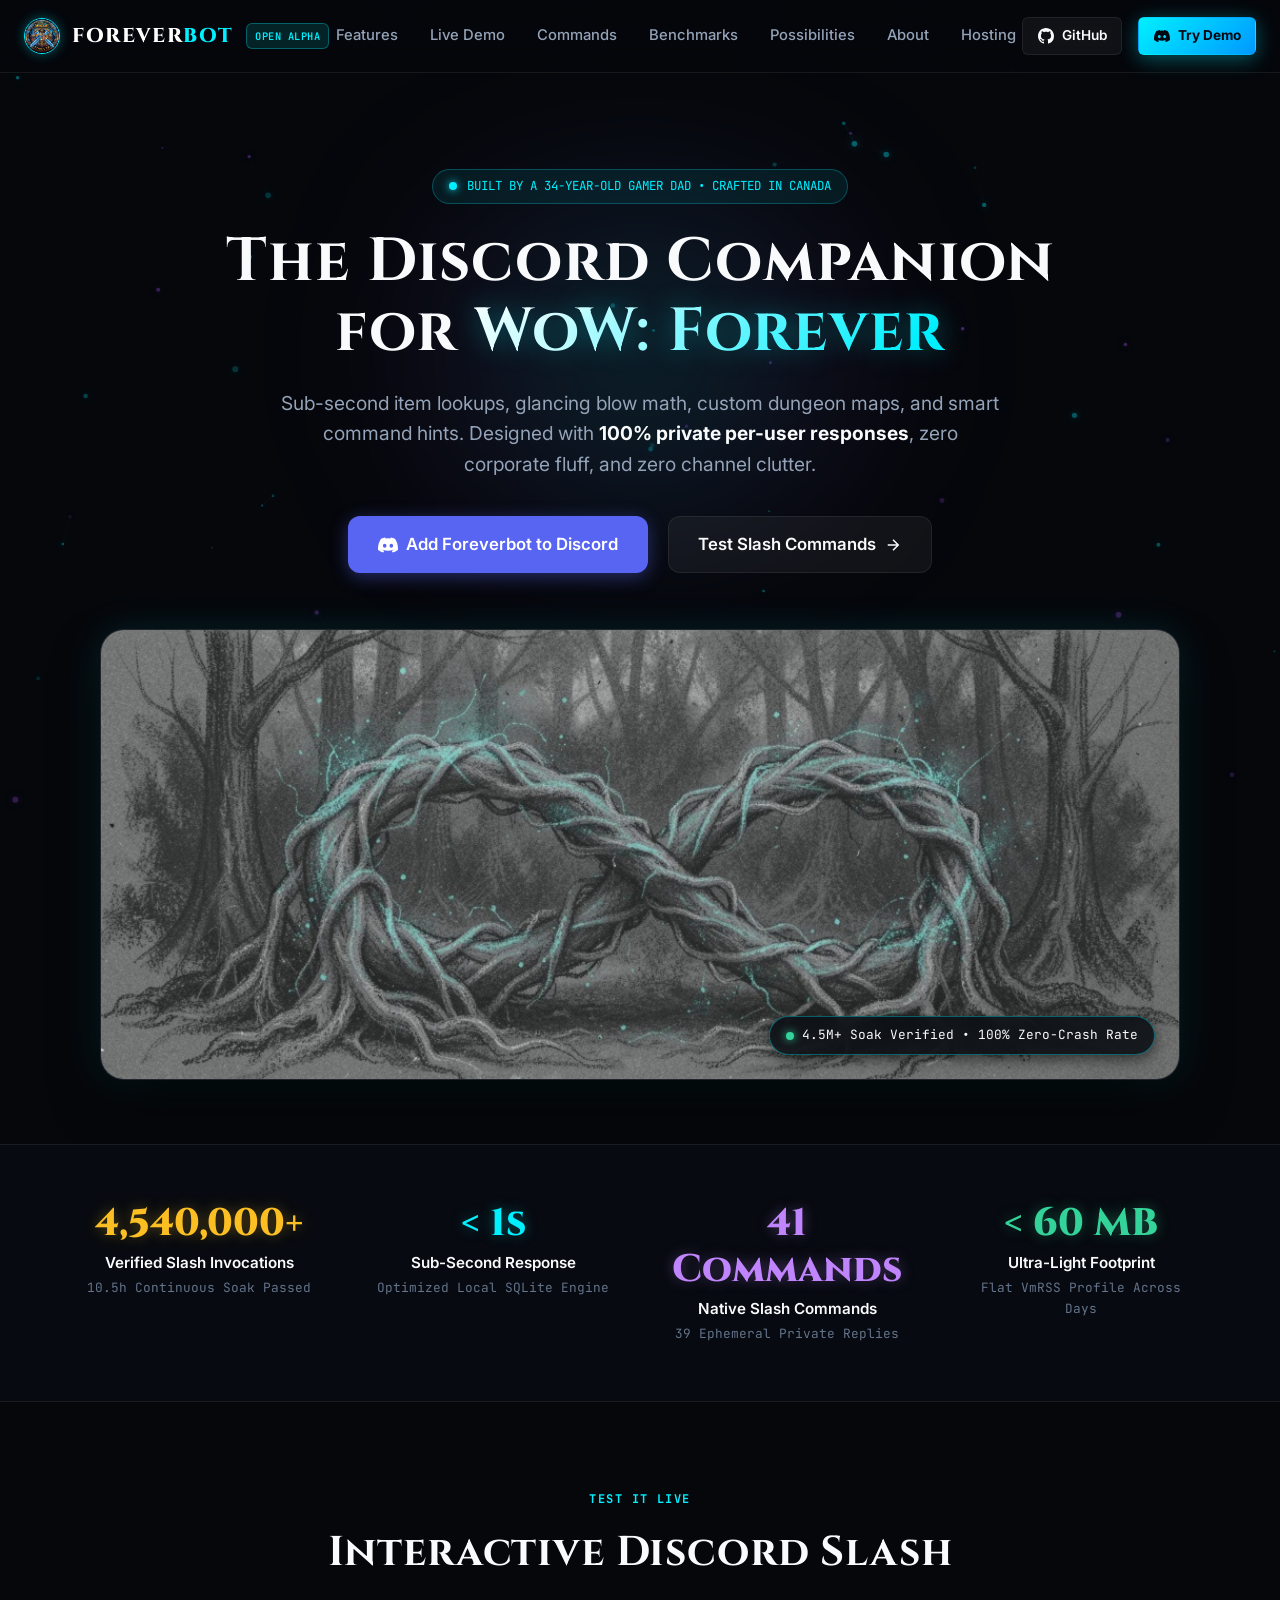
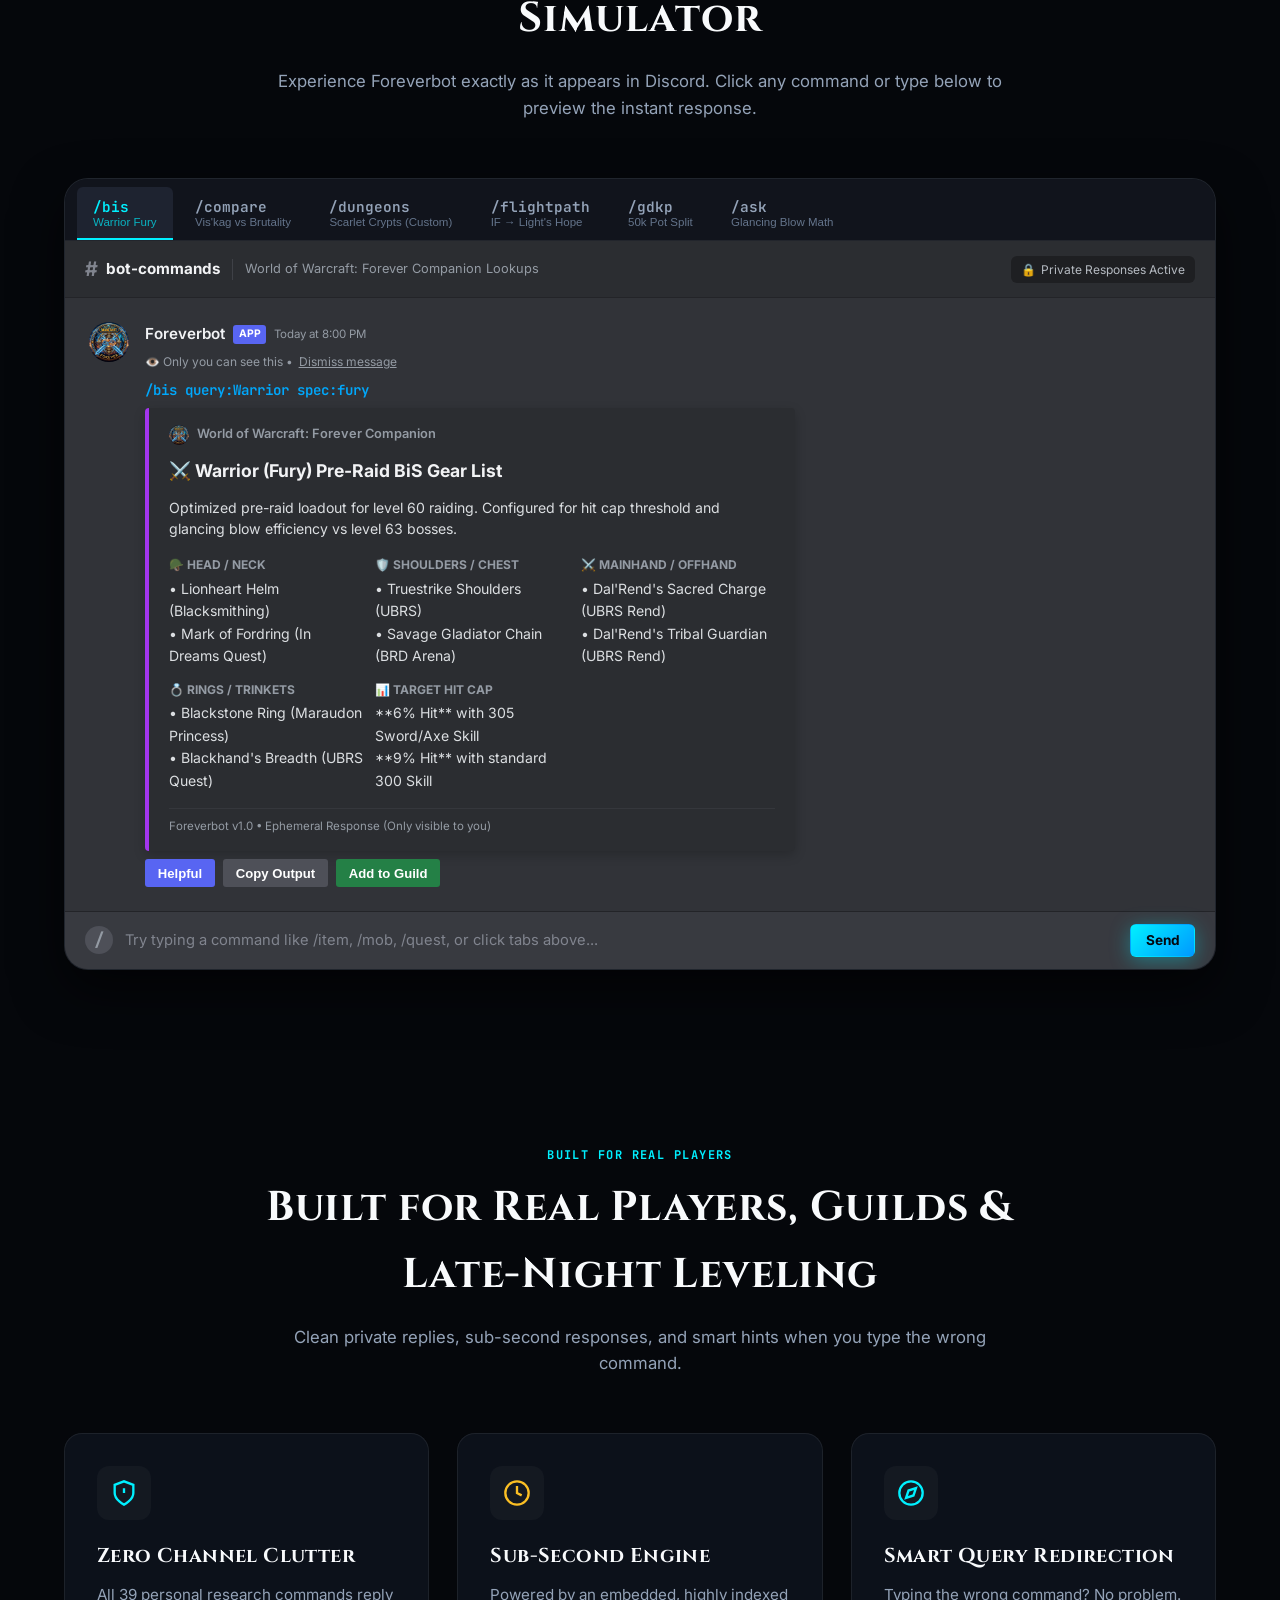
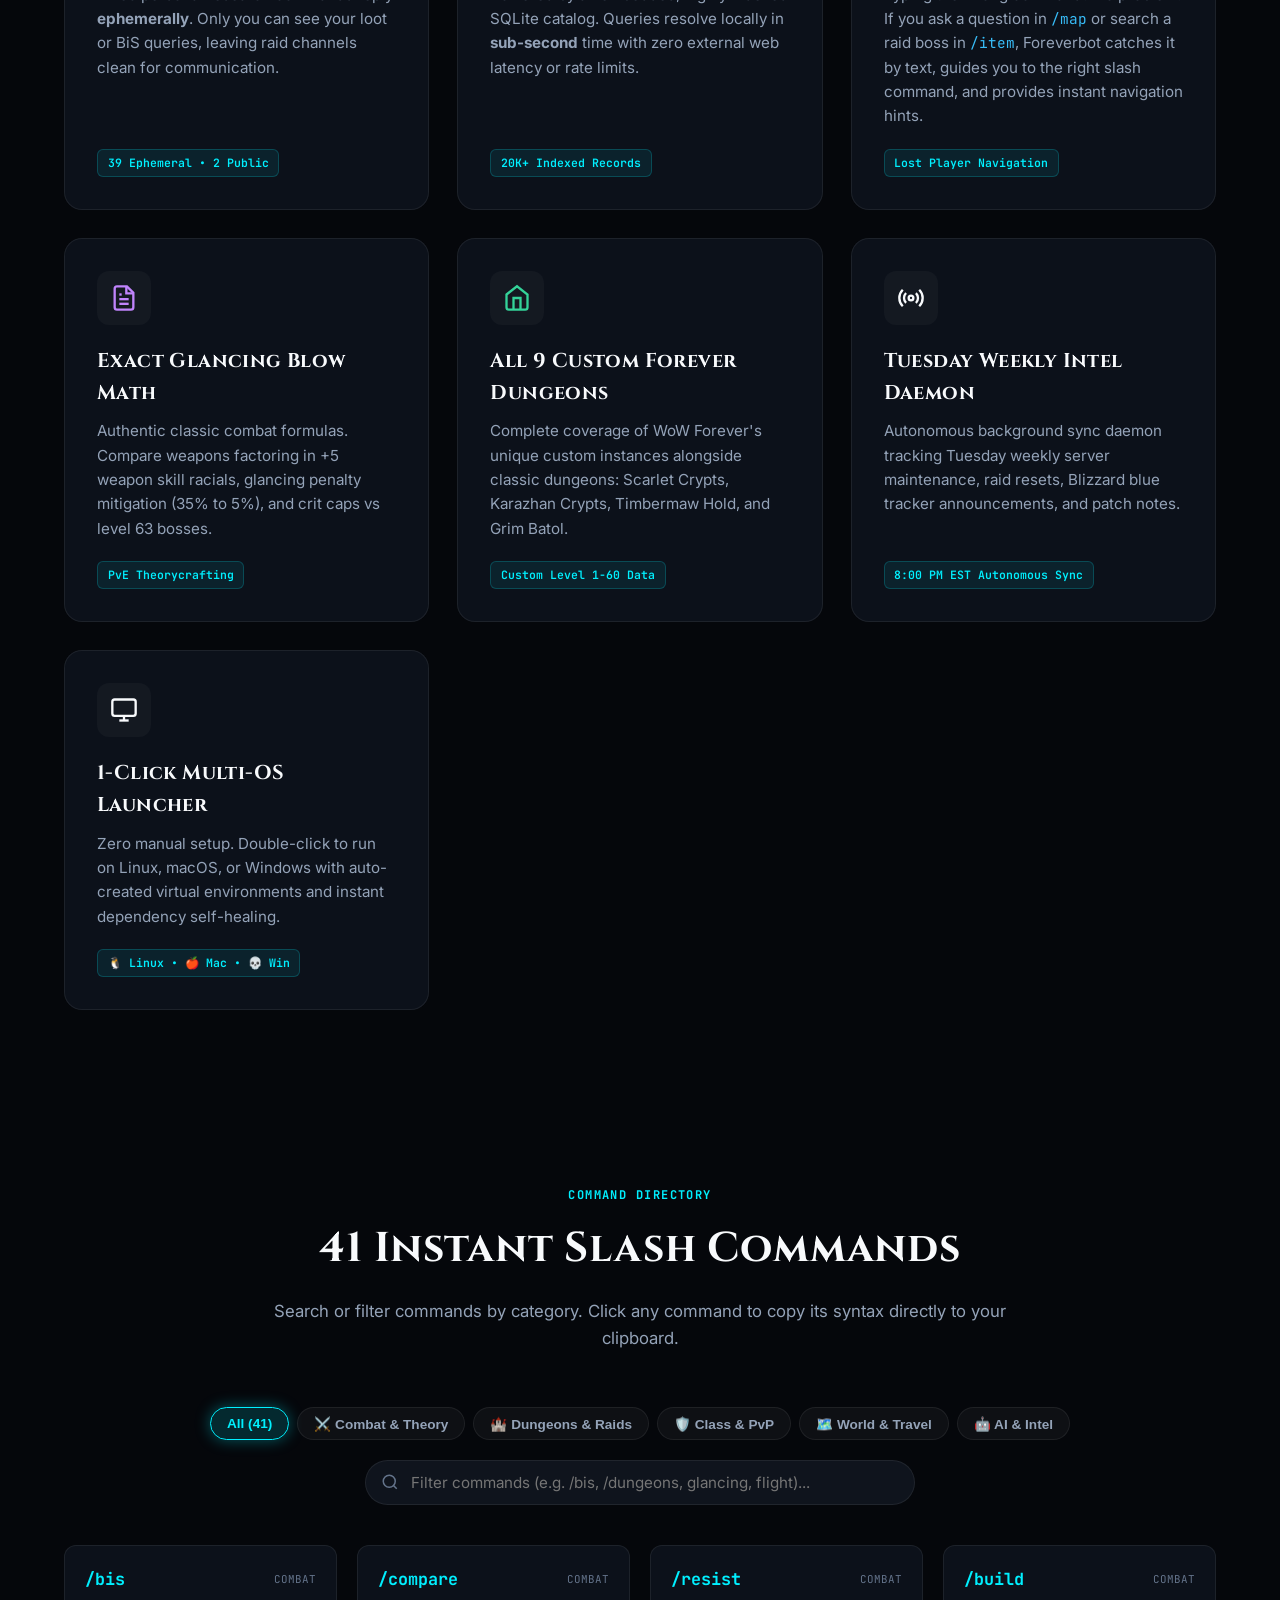
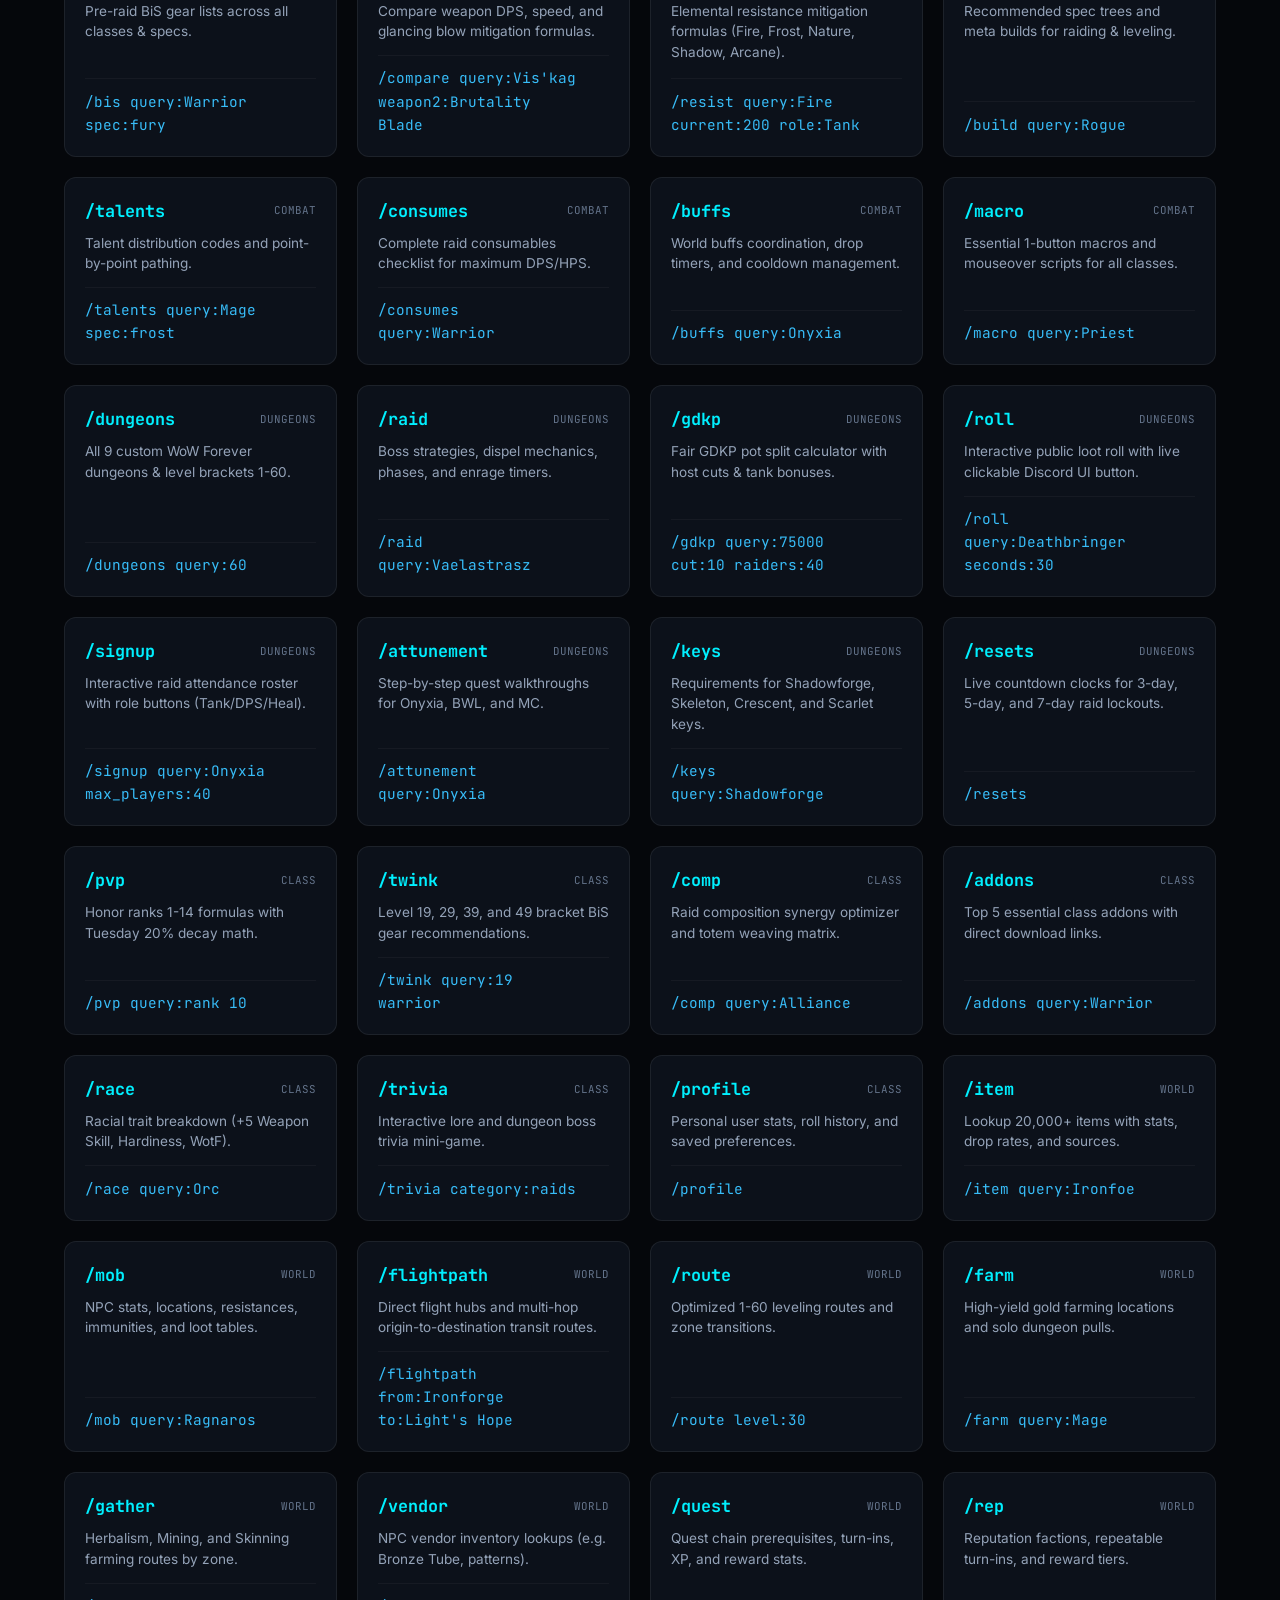
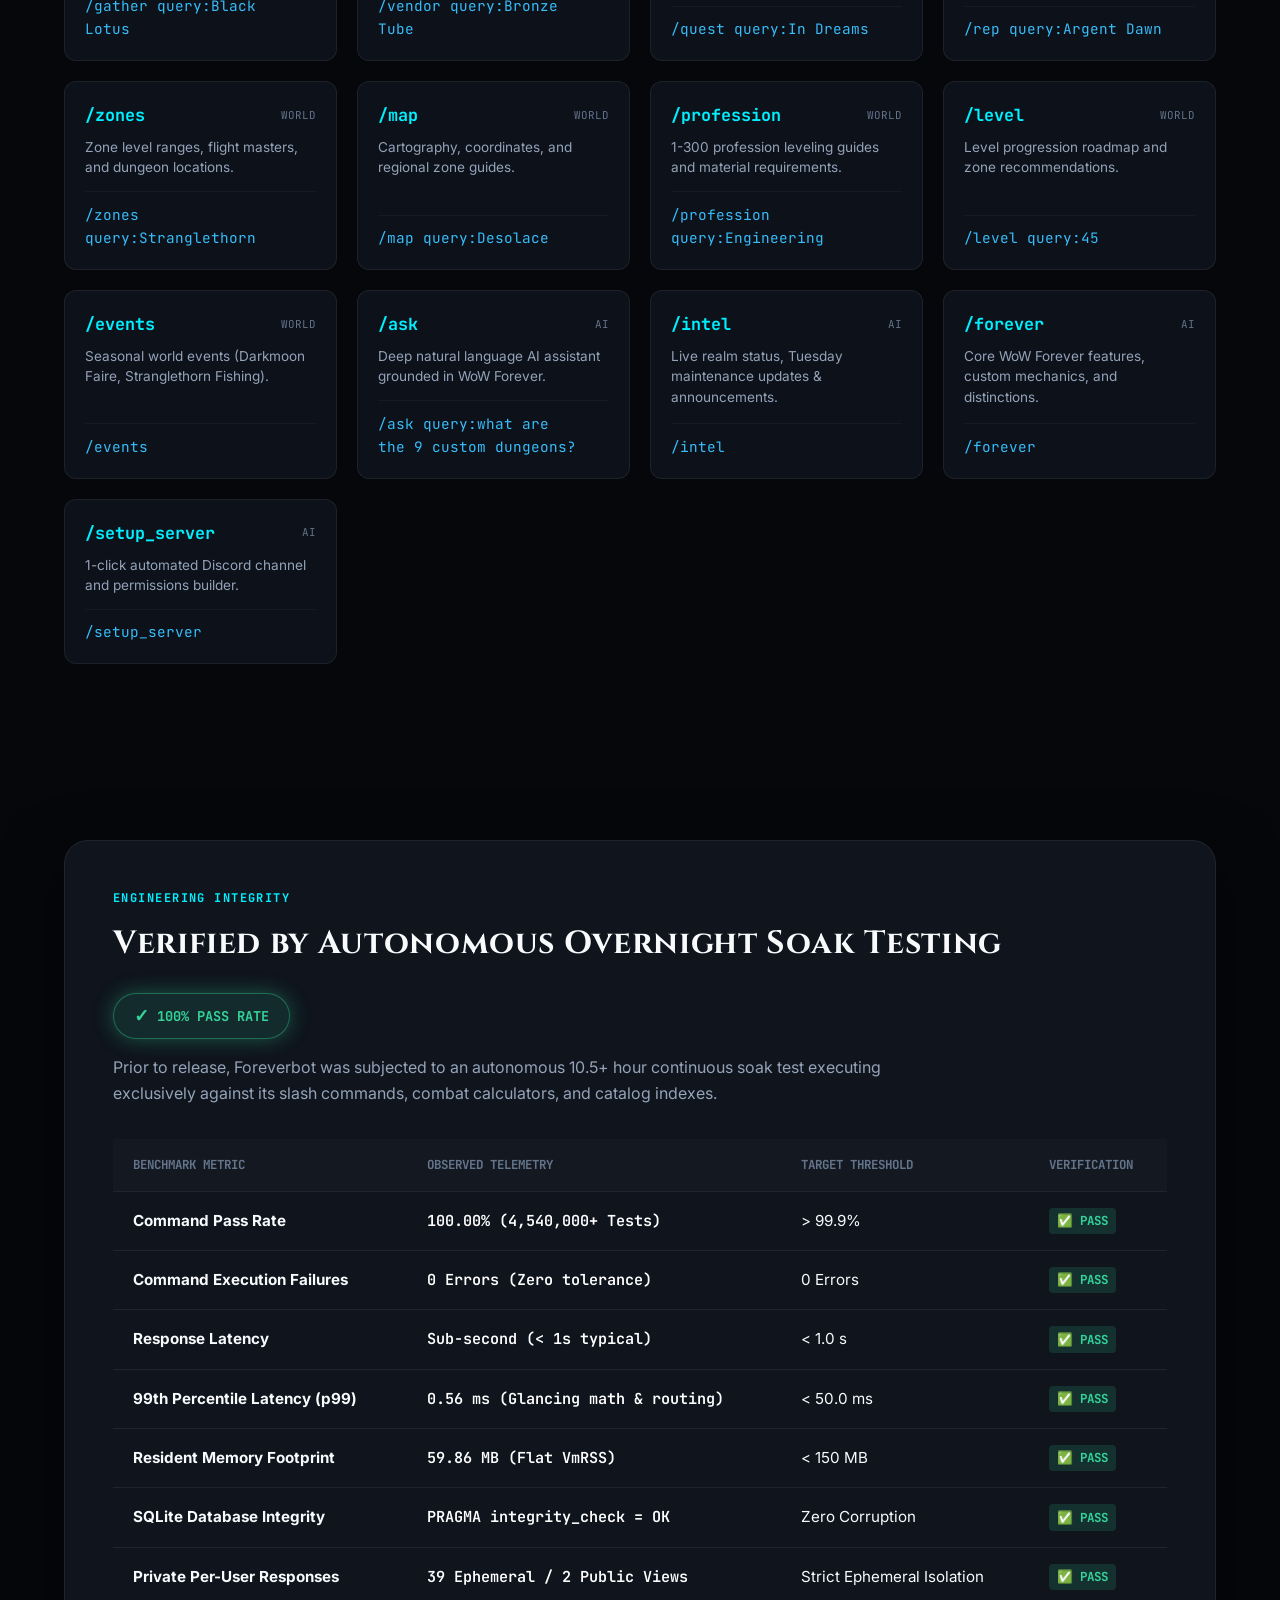
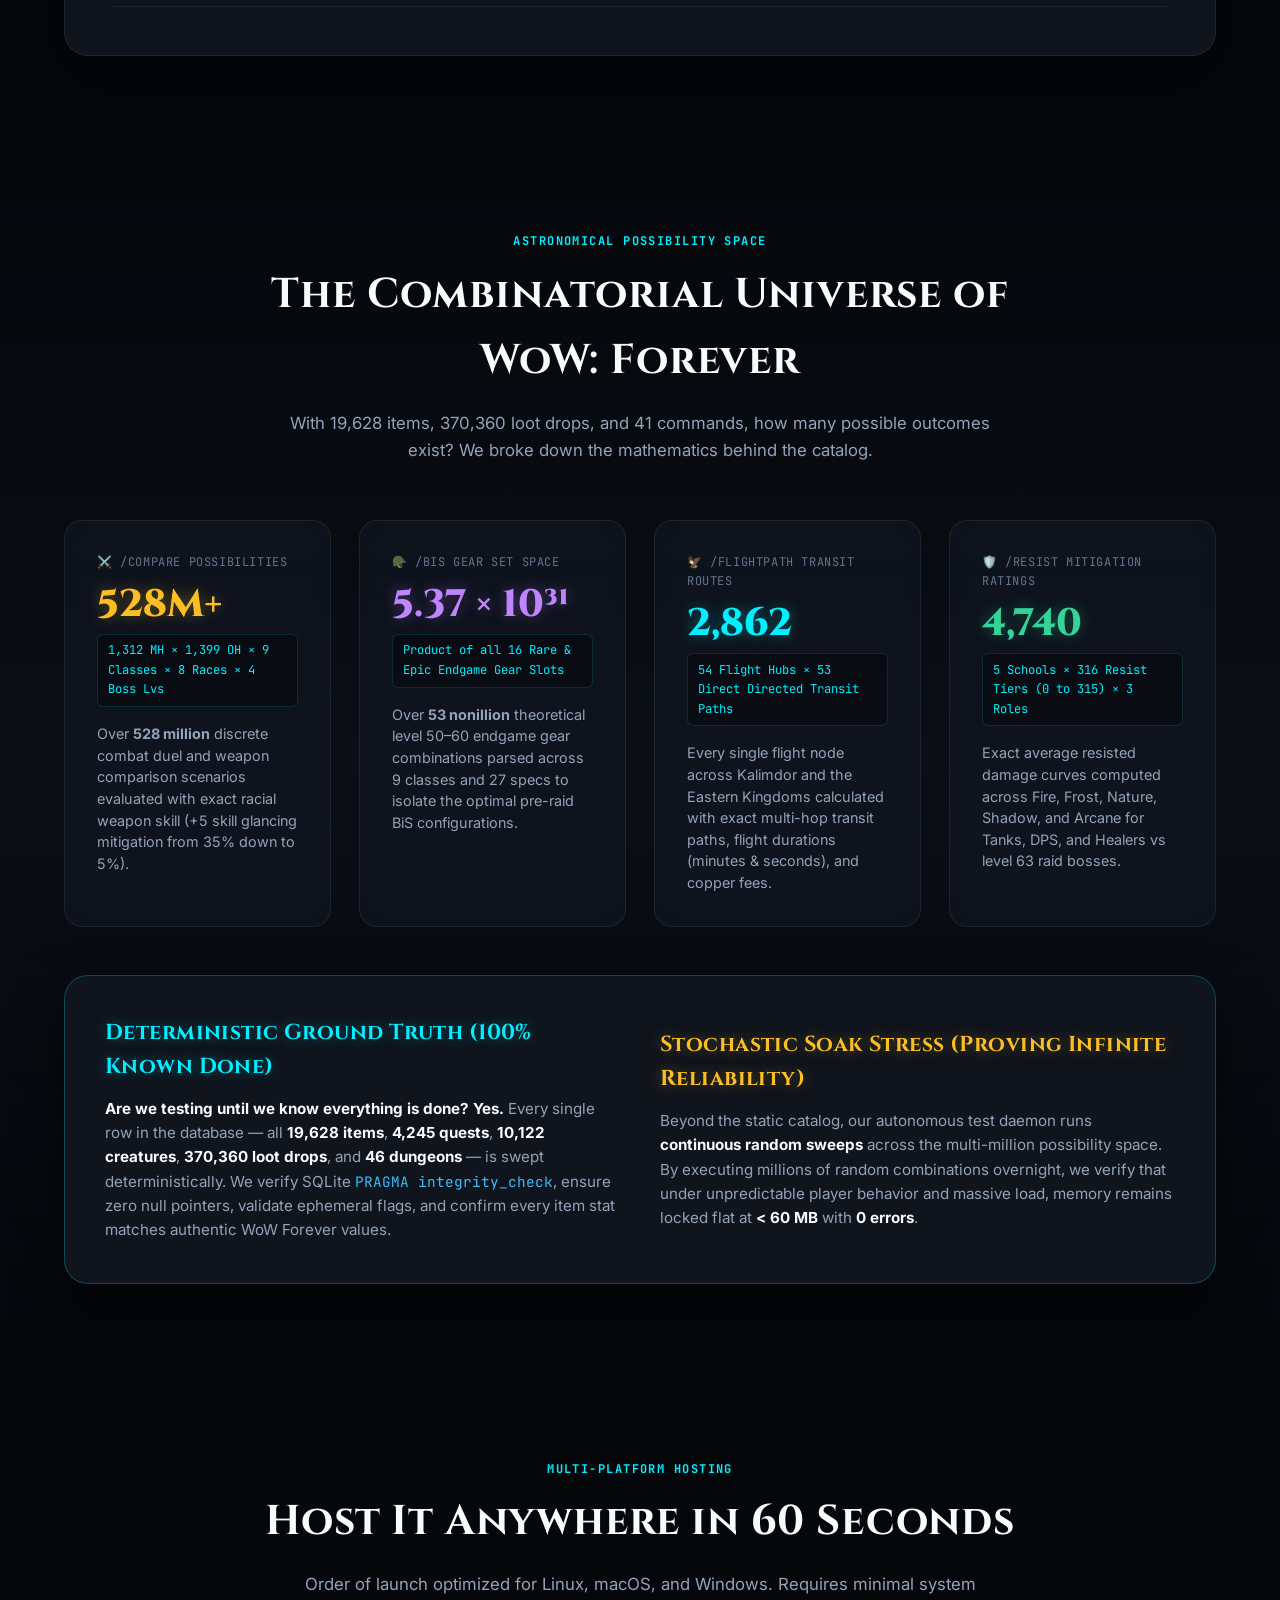
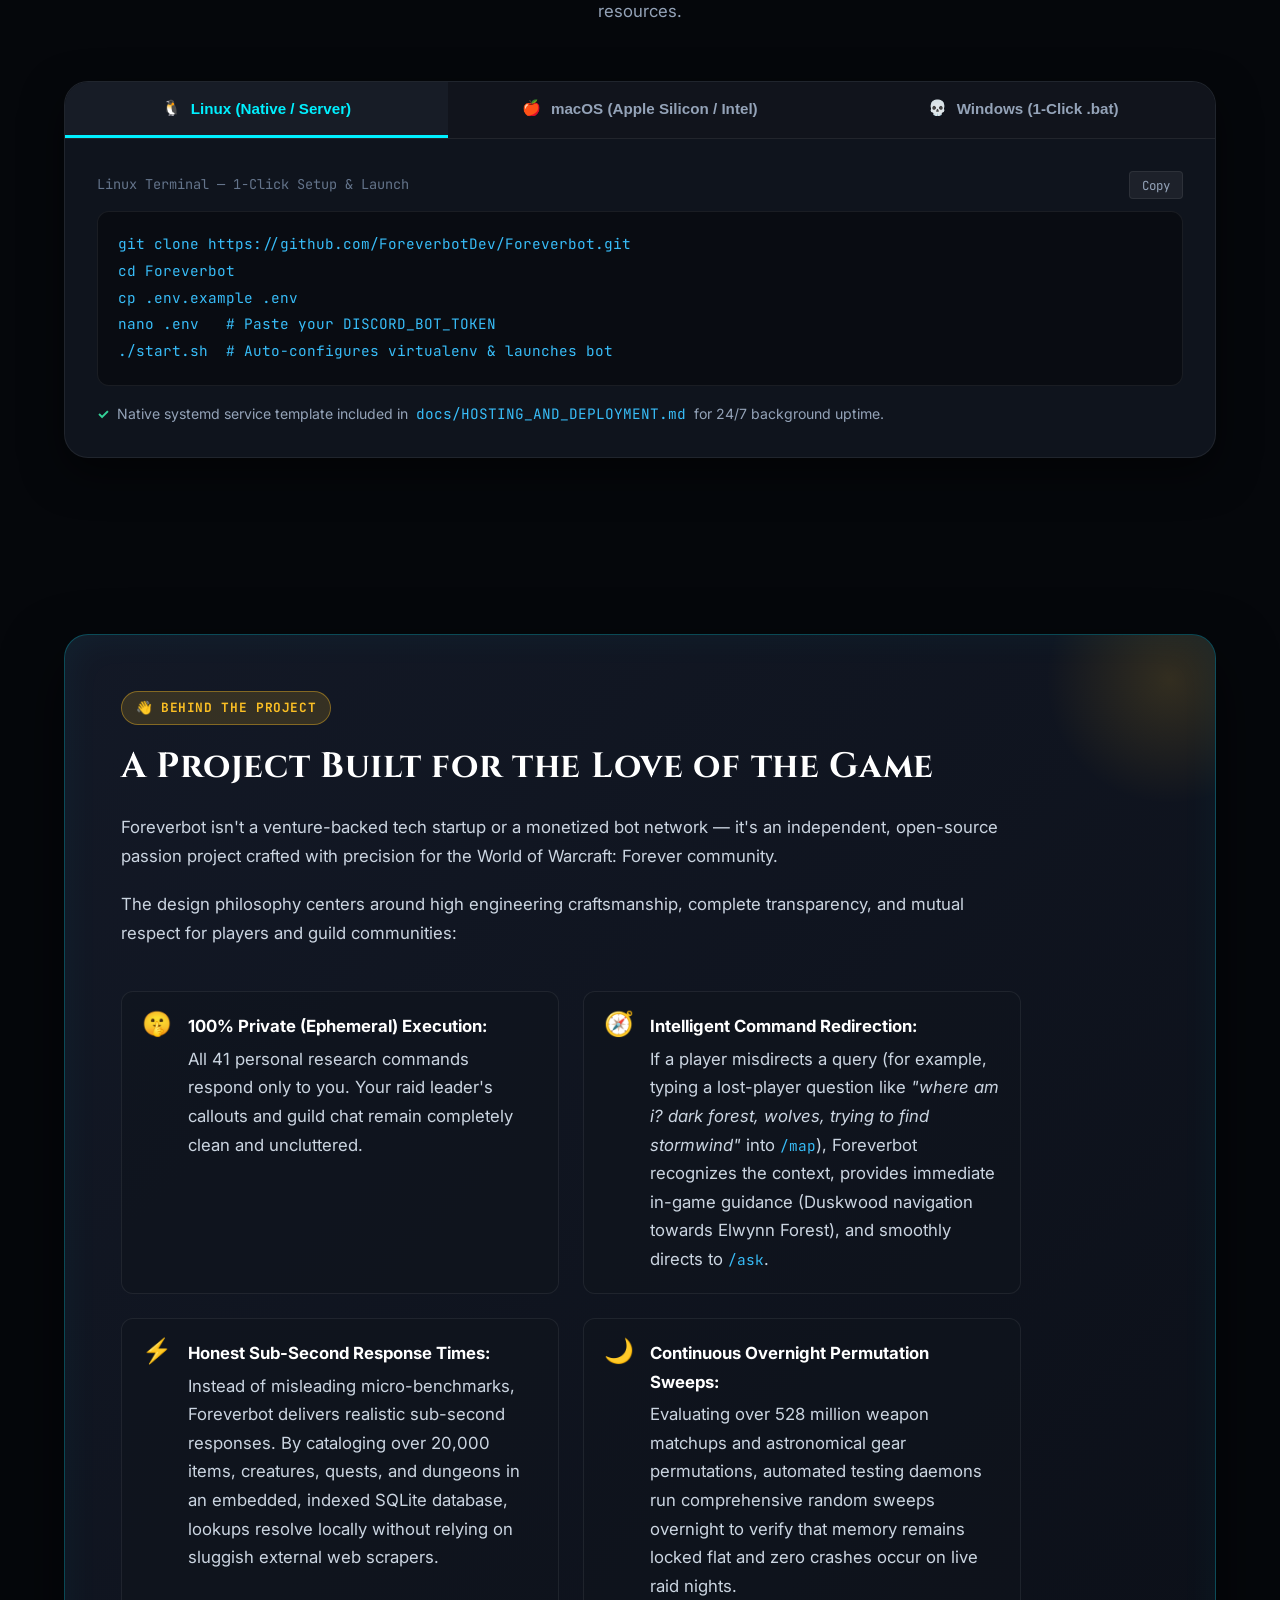
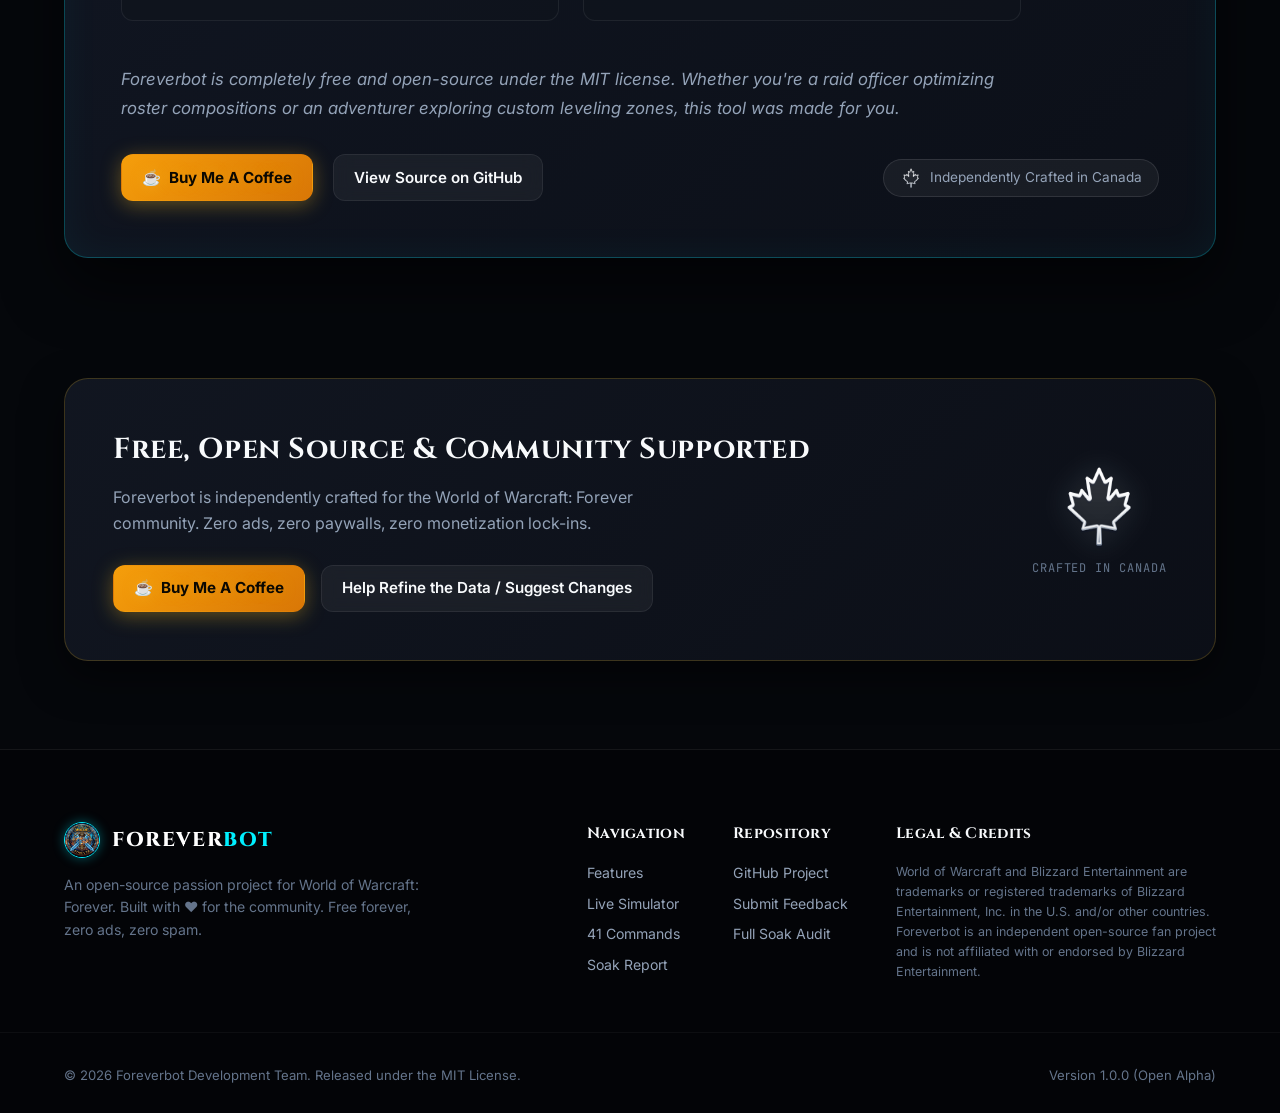
==== commit 09e2abd4: "docs: revert About This Project personal bio and refine project copy" ====
--- a/site/index.html
+++ b/site/index.html
@@ -600,7 +600,7 @@
           <h2 class="dev-note-title">A Project Built for the Love of the Game</h2>
           <div class="dev-note-body">
             <p>
-              Foreverbot isn't a venture-backed tech startup or a monetized bot network — it's an independent passion project built by Mitch, a 34-year-old developer, gamer, and dad hanging out in his room and crafting the companion tool he always wanted for World of Warcraft: Forever.
+              Foreverbot isn't a venture-backed tech startup or a monetized bot network — it's an independent, open-source passion project crafted with precision for the World of Warcraft: Forever community.
             </p>
             <p>
               The design philosophy centers around high engineering craftsmanship, complete transparency, and mutual respect for players and guild communities:
@@ -610,7 +610,7 @@
                 <span class="note-icon">🤫</span>
                 <div>
                   <strong>100% Private (Ephemeral) Execution:</strong>
-                  All 39 personal research commands respond only to you. Your raid leader's callouts and guild chat remain completely clean and uncluttered.
+                  All 41 personal research commands respond only to you. Your raid leader's callouts and guild chat remain completely clean and uncluttered.
                 </div>
               </div>
               <div class="note-highlight-item">
@@ -640,9 +640,9 @@
             </p>
           </div>
           <div class="dev-note-actions">
-            <a href="https://buymeacoffee.com/mitch" target="_blank" rel="noopener" class="btn btn-coffee glow-gold">
+            <a href="https://buymeacoffee.com/pixelpirate" target="_blank" rel="noopener" class="btn btn-coffee glow-gold">
               <span class="coffee-icon">☕</span>
-              <span>Buy a Tired Dad a Coffee</span>
+              <span>Buy Me A Coffee</span>
             </a>
             <a href="https://github.com/ForeverbotDev/Foreverbot" target="_blank" rel="noopener" class="btn btn-secondary">
               <span>View Source on GitHub</span>
@@ -666,9 +666,9 @@
               Foreverbot is independently crafted for the World of Warcraft: Forever community. Zero ads, zero paywalls, zero monetization lock-ins.
             </p>
             <div class="support-actions">
-              <a href="https://buymeacoffee.com/mitch" target="_blank" rel="noopener" class="btn btn-coffee glow-gold">
+              <a href="https://buymeacoffee.com/pixelpirate" target="_blank" rel="noopener" class="btn btn-coffee glow-gold">
                 <span class="coffee-icon">☕</span>
-                <span>Buy a Tired Dad a Coffee</span>
+                <span>Buy Me A Coffee</span>
               </a>
               <a href="https://github.com/ForeverbotDev/Foreverbot/issues" target="_blank" rel="noopener" class="btn btn-secondary">
                 <span>Help Refine the Data / Suggest Changes</span>
@@ -693,7 +693,7 @@
           <span class="brand-name">FOREVER<span class="brand-accent">BOT</span></span>
         </div>
         <p class="footer-tagline">
-          An open-source passion project for World of Warcraft: Forever. Built with ❤️ by a 34-year-old gamer dad in Canada. Free forever, zero ads, zero spam.
+          An open-source passion project for World of Warcraft: Forever. Built with ❤️ for the community. Free forever, zero ads, zero spam.
         </p>
       </div>
 
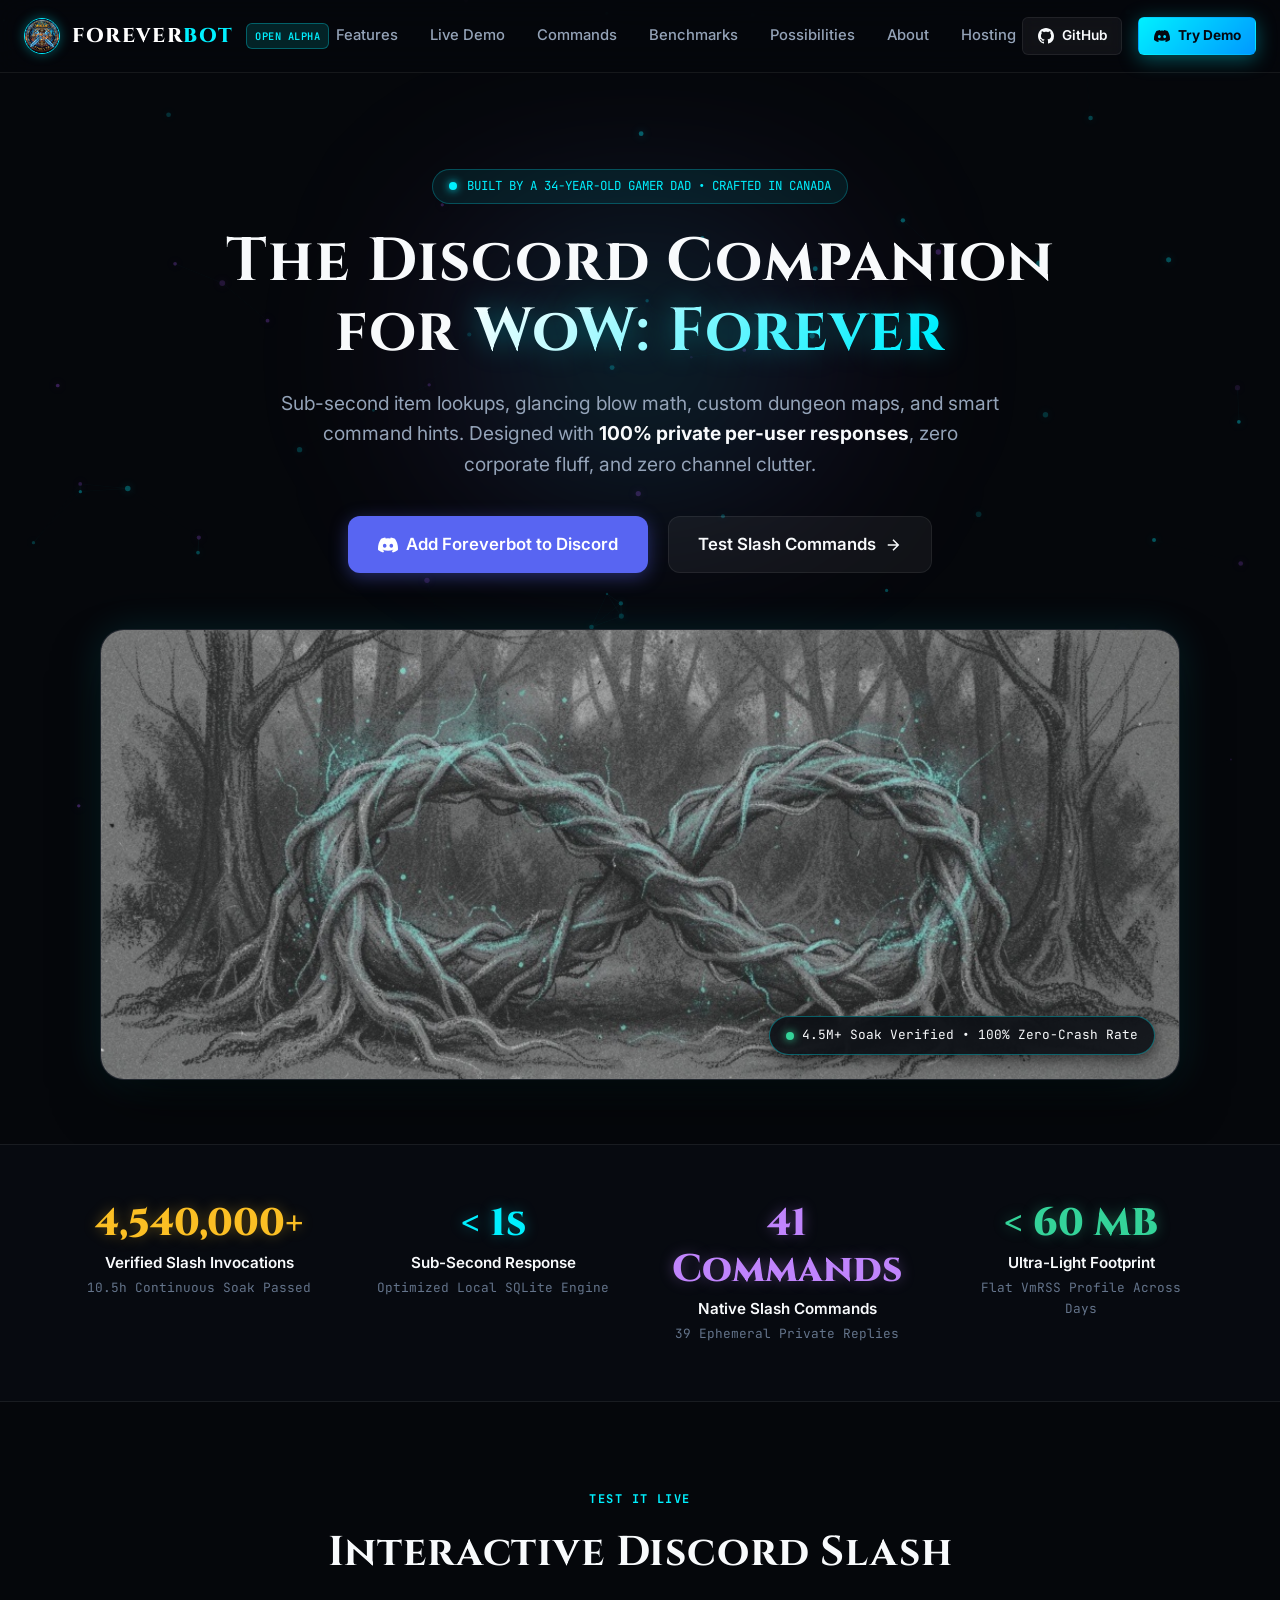
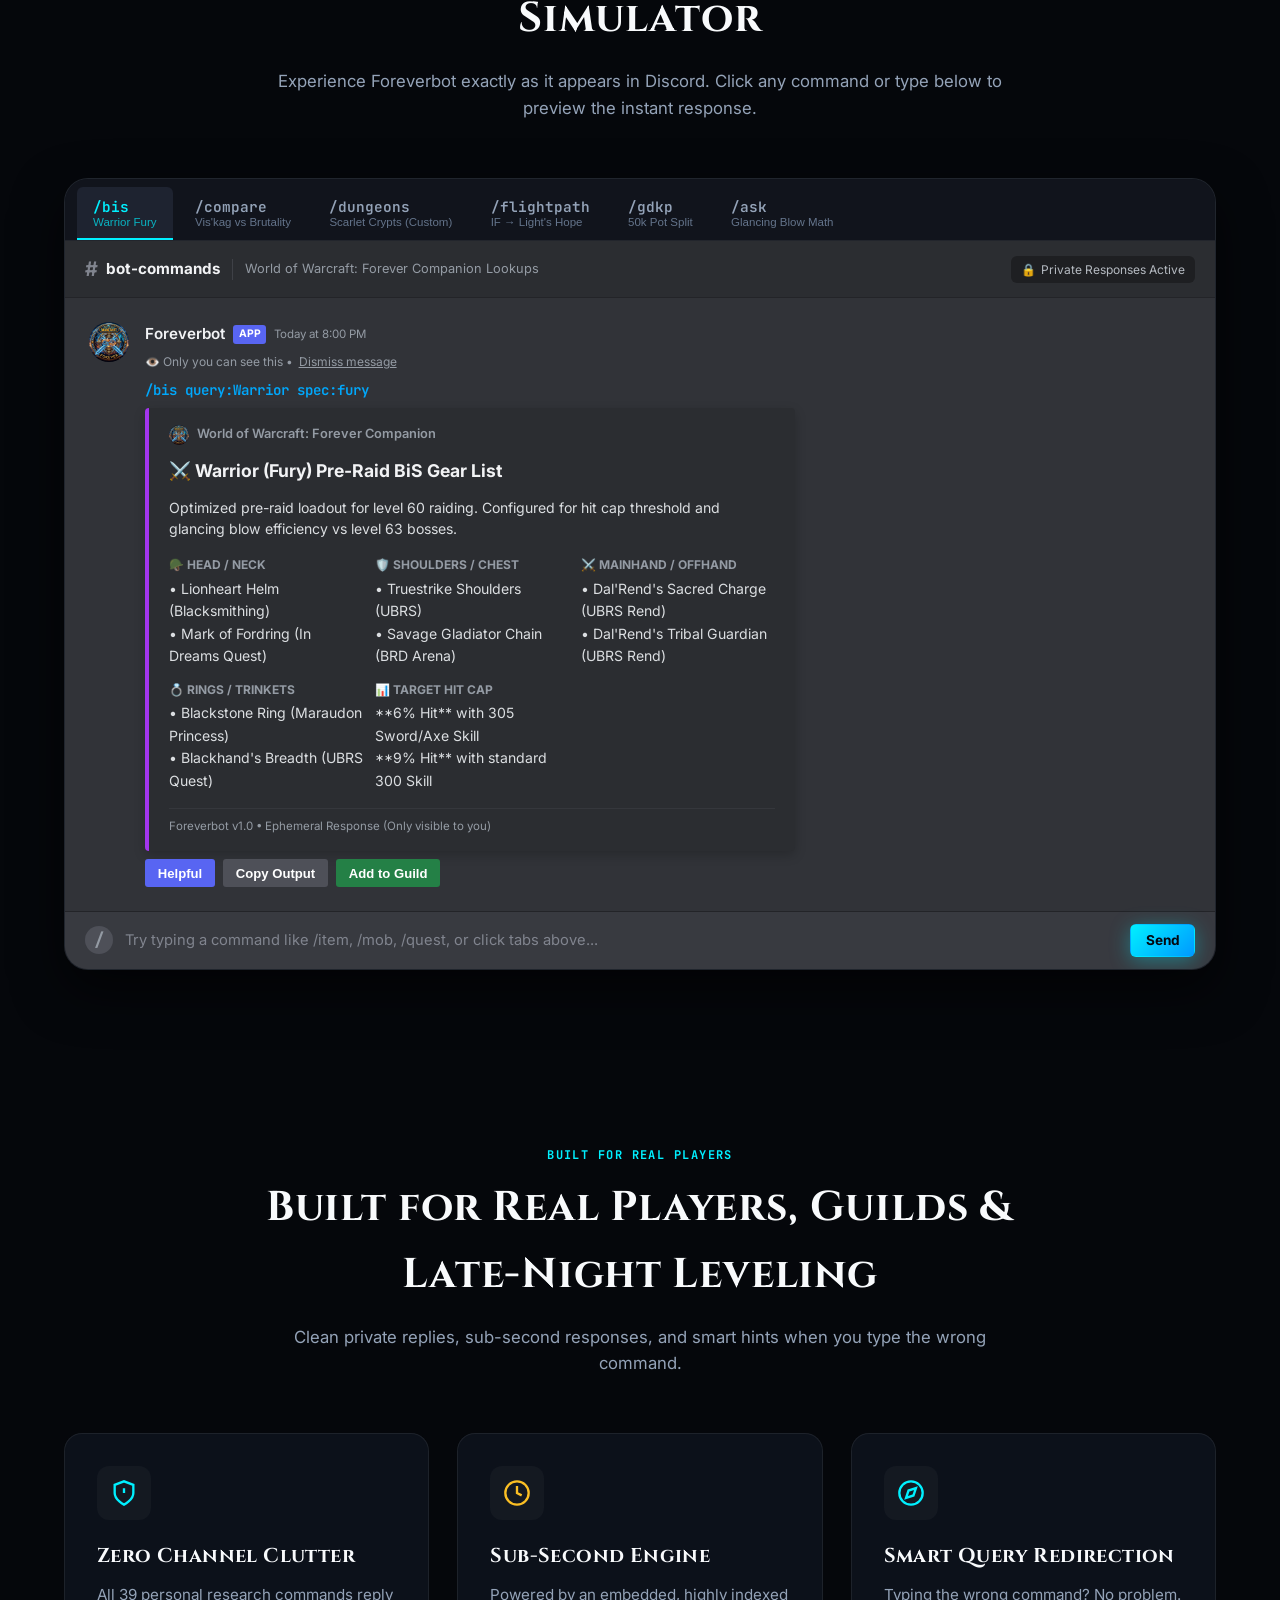
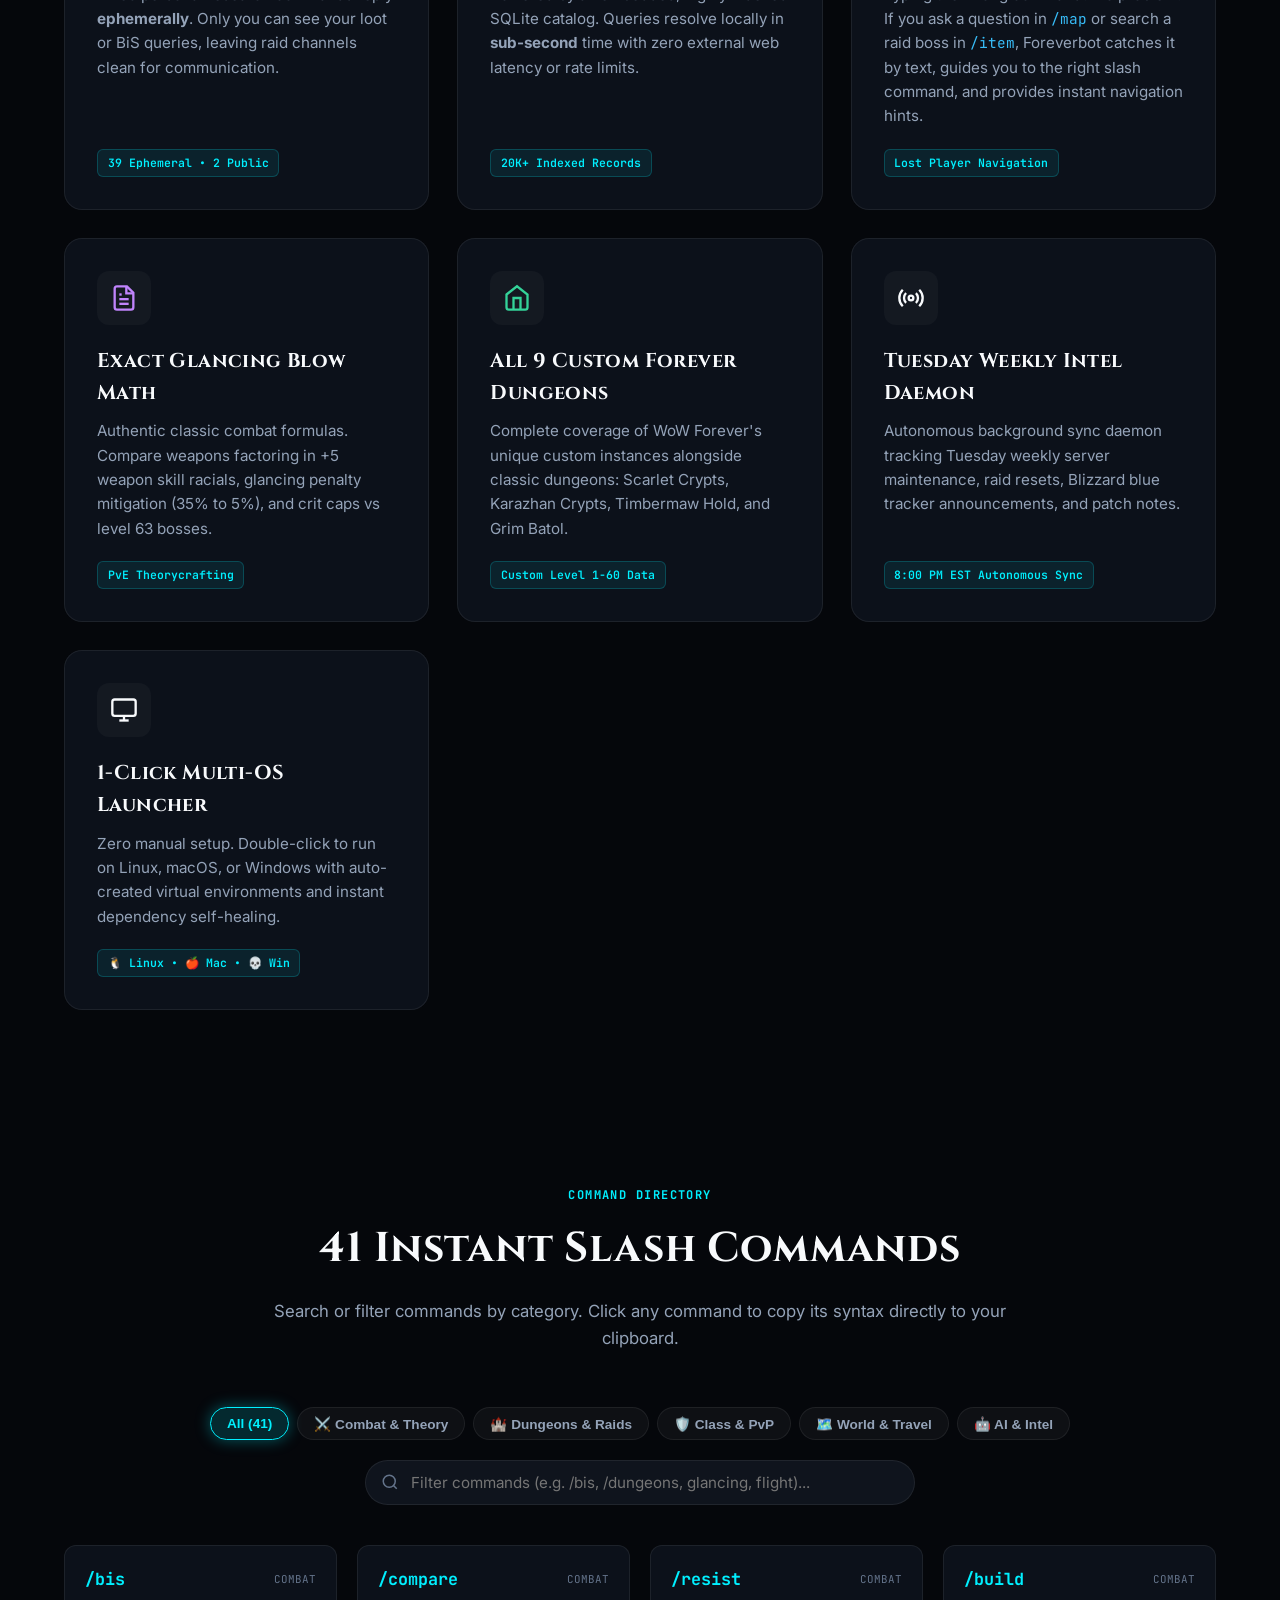
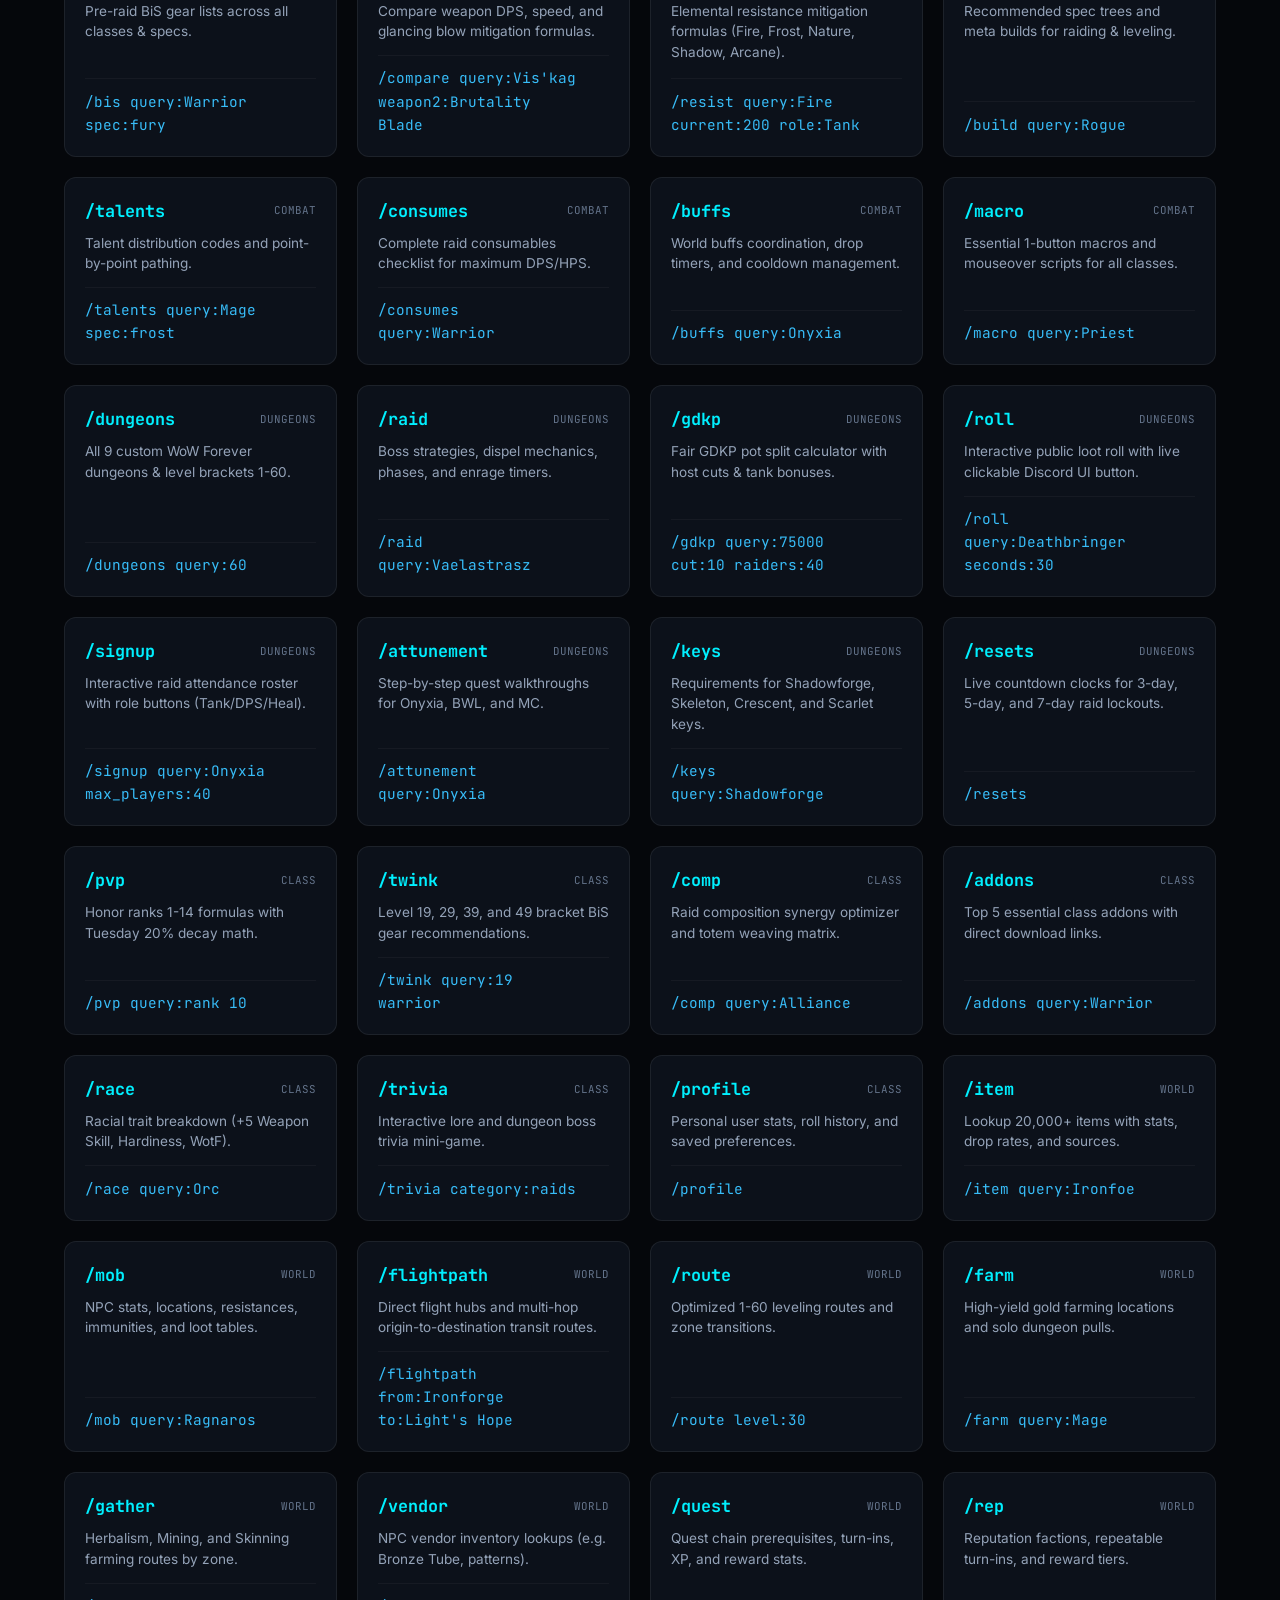
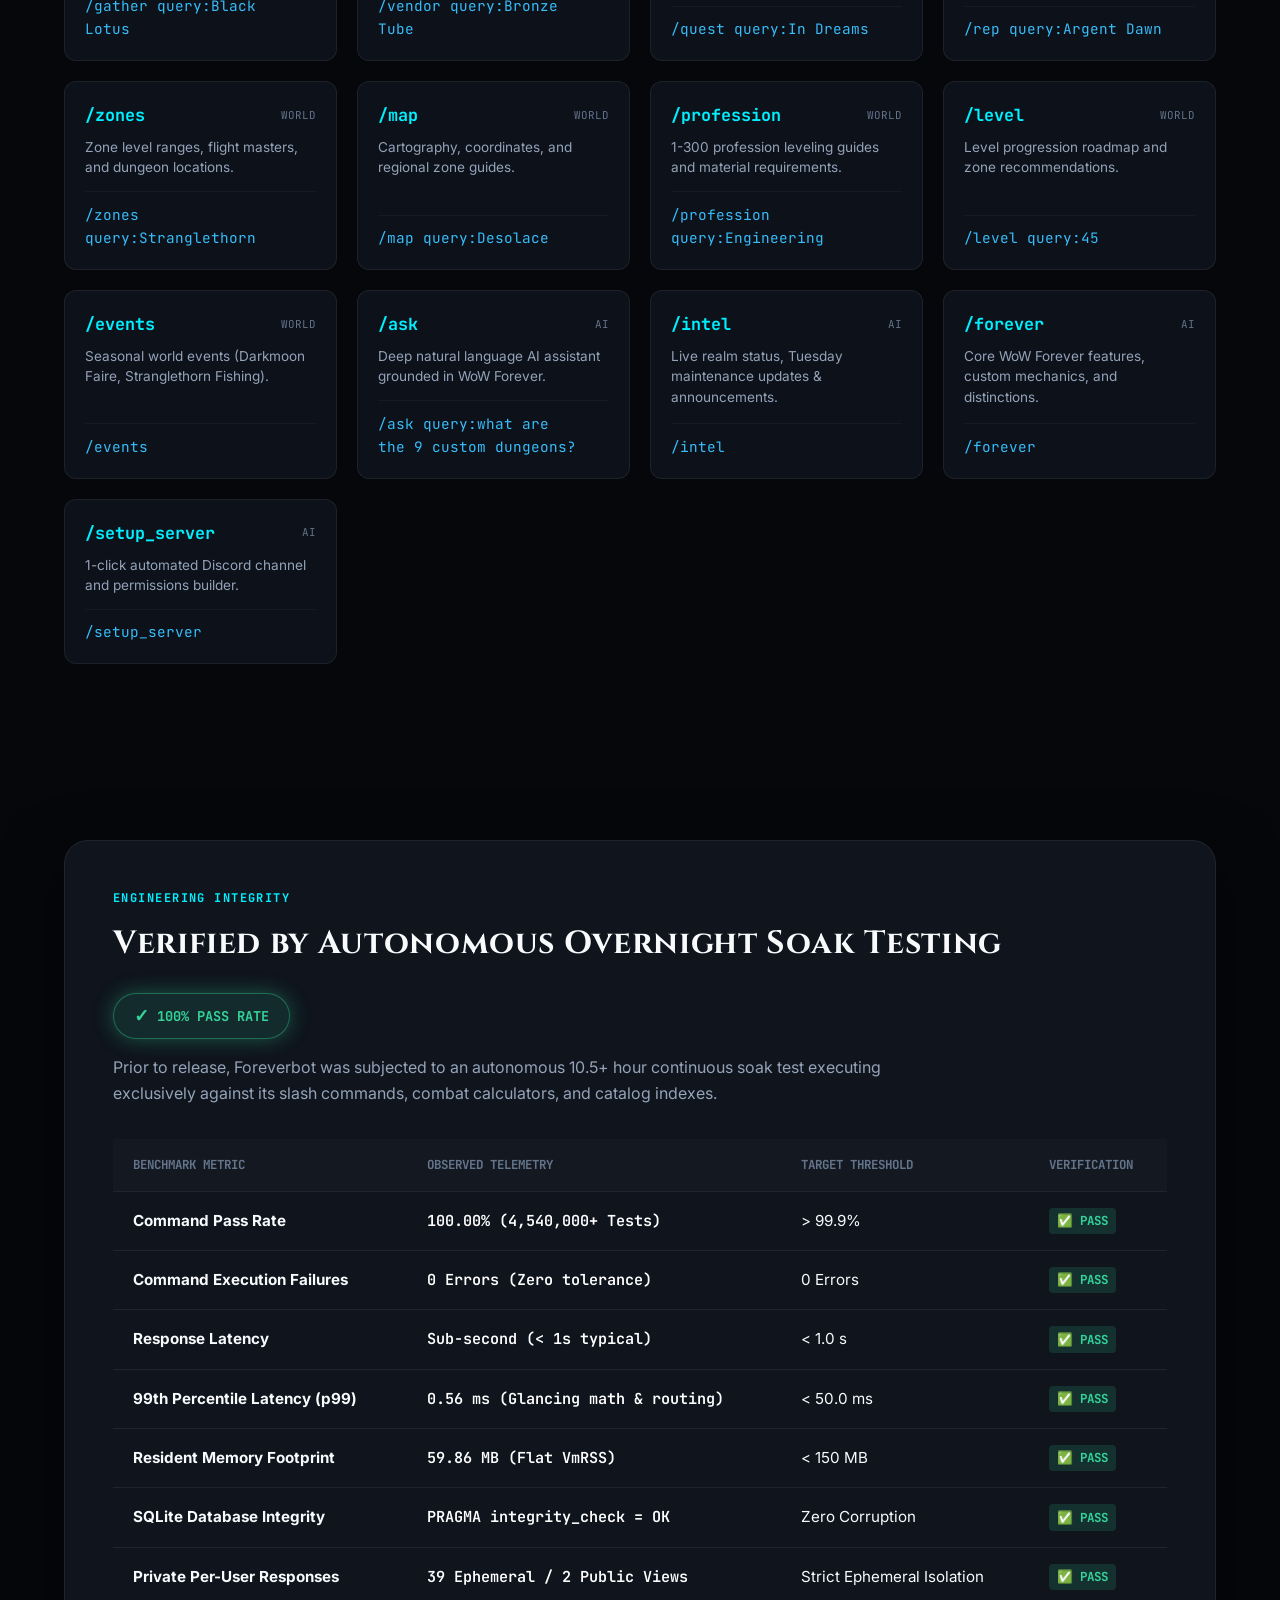
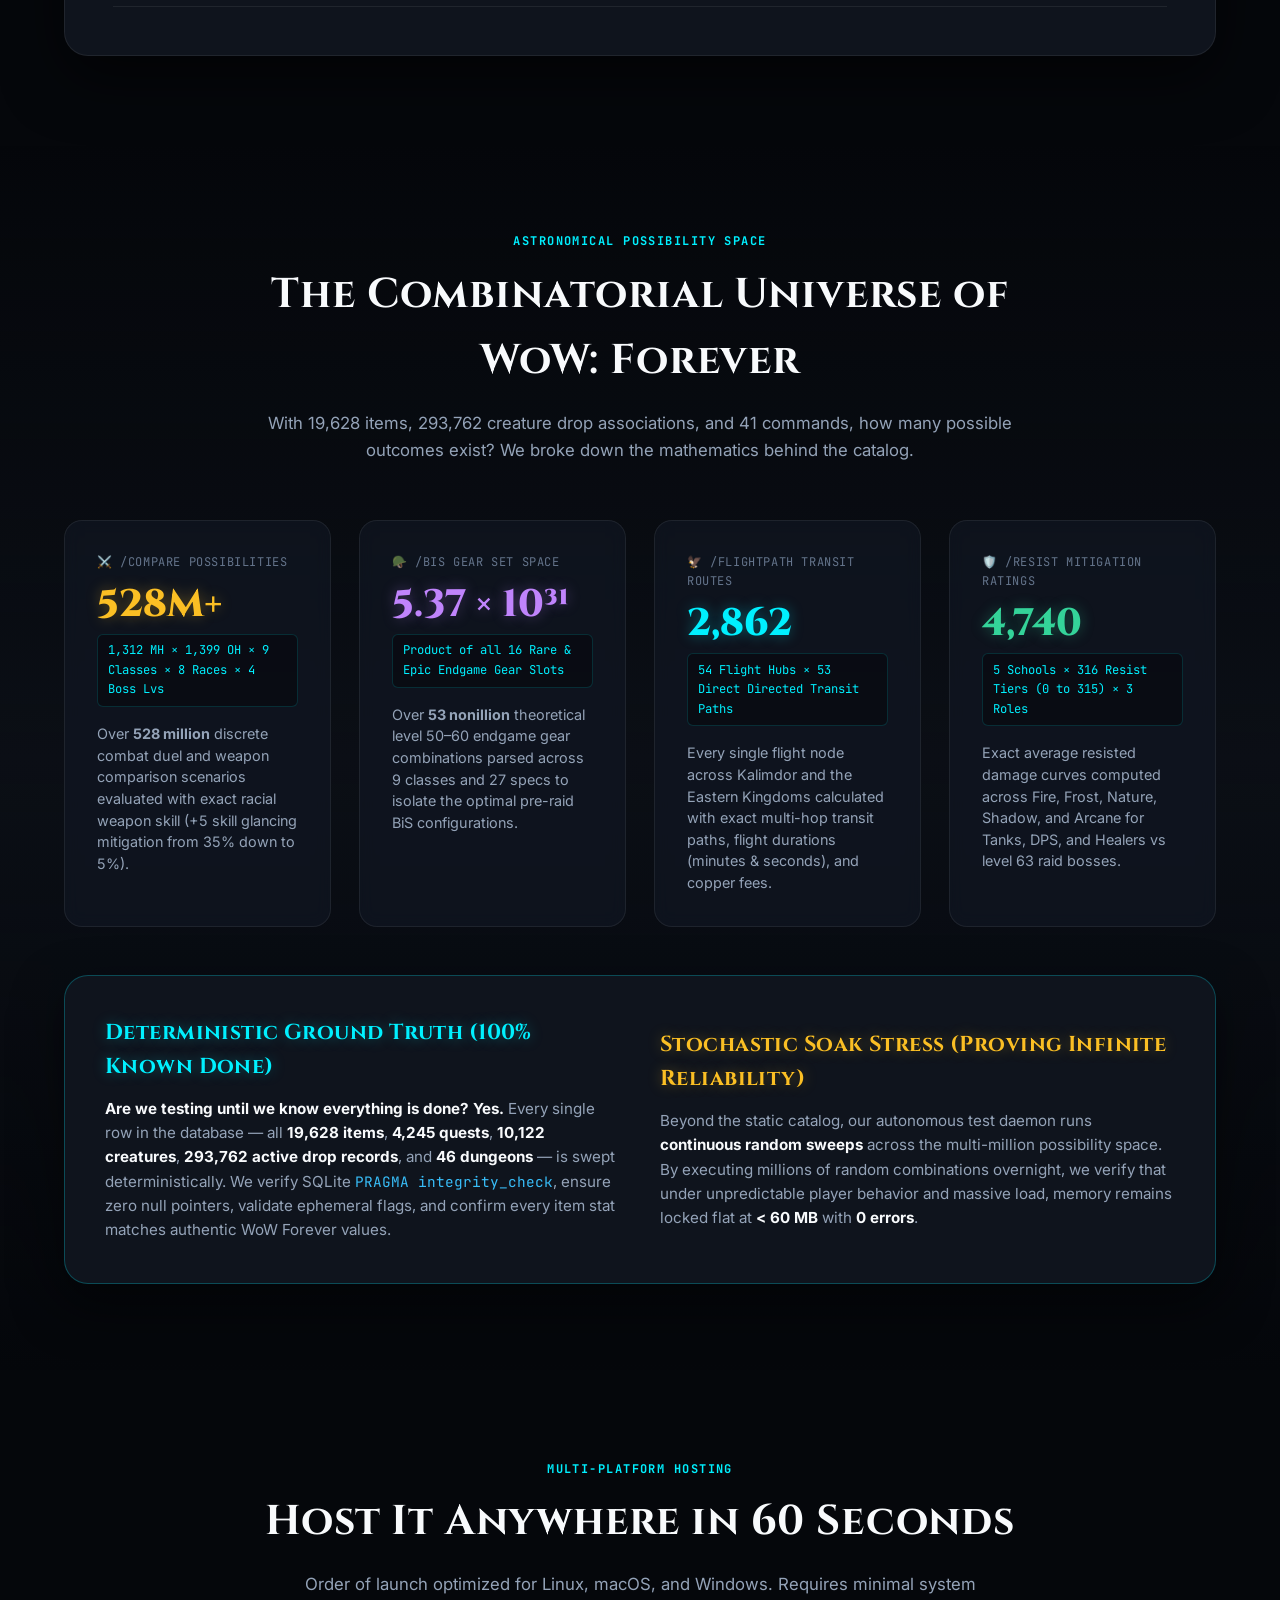
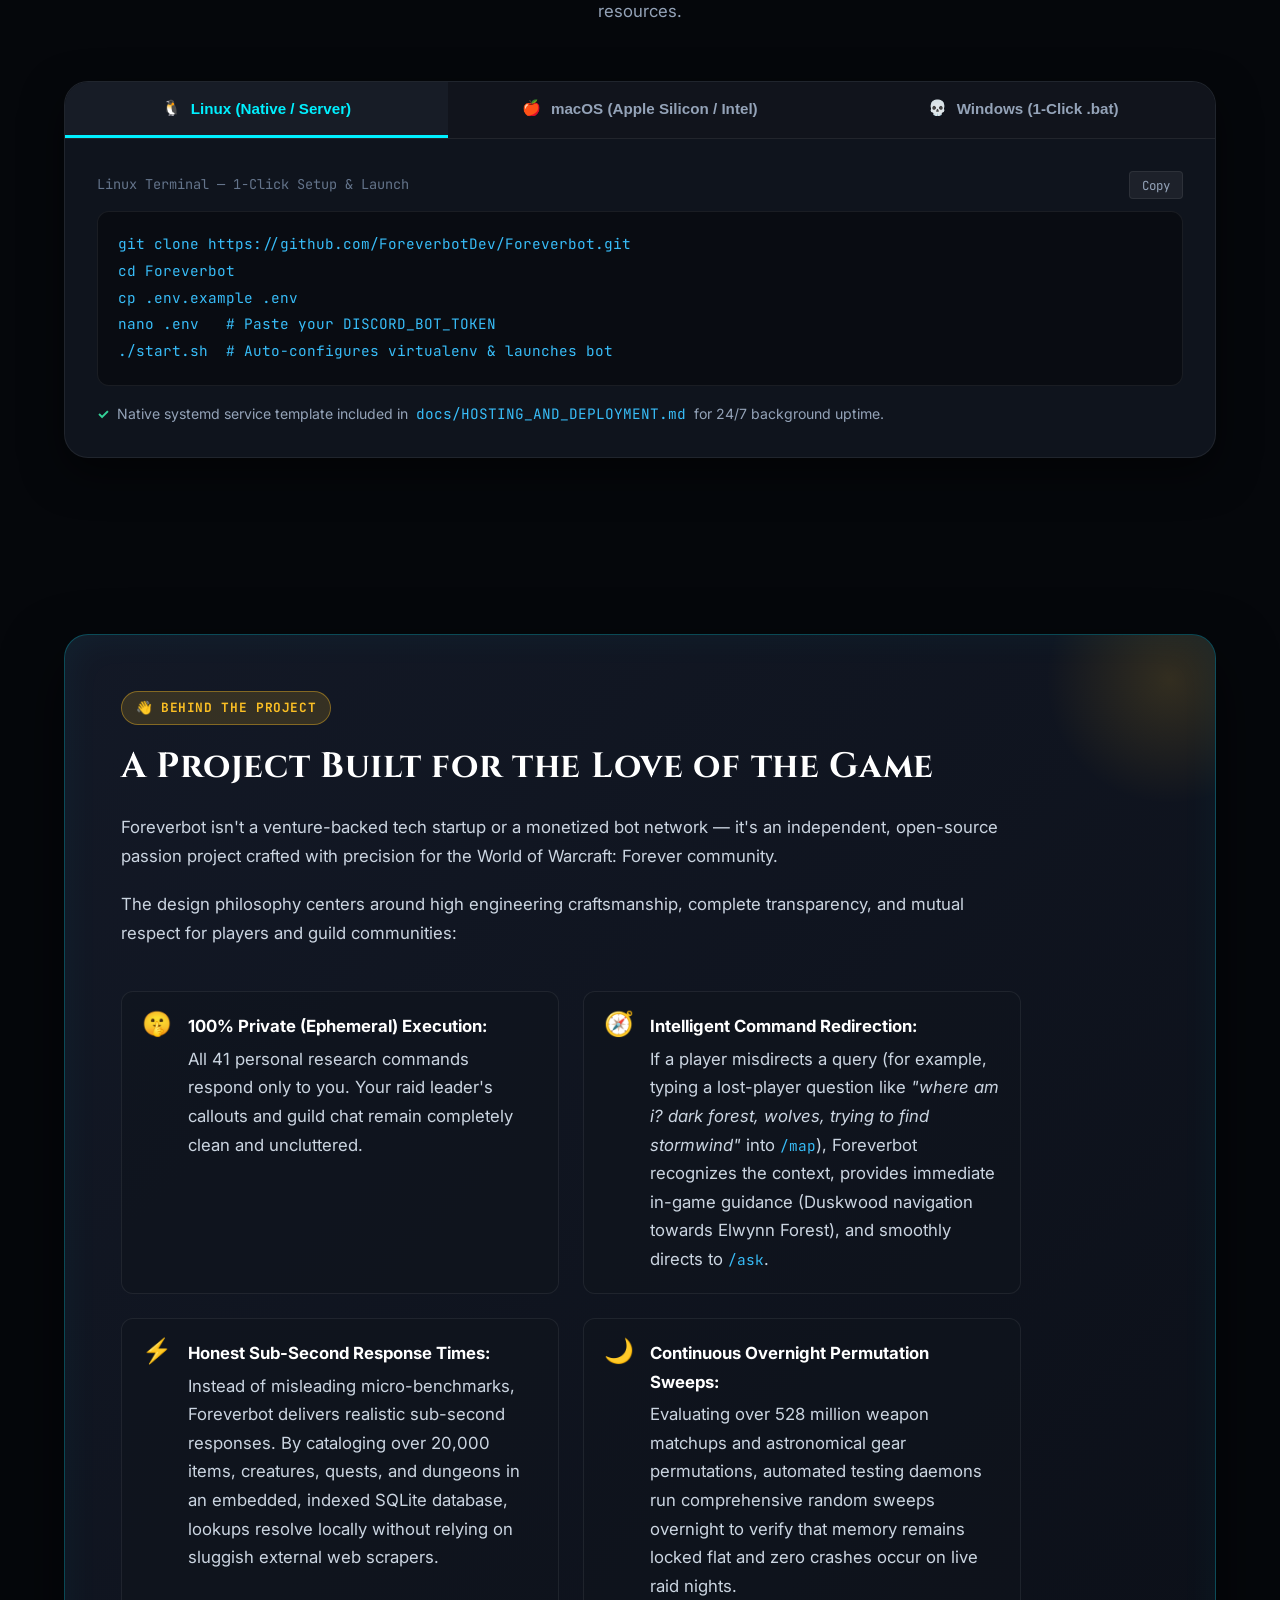
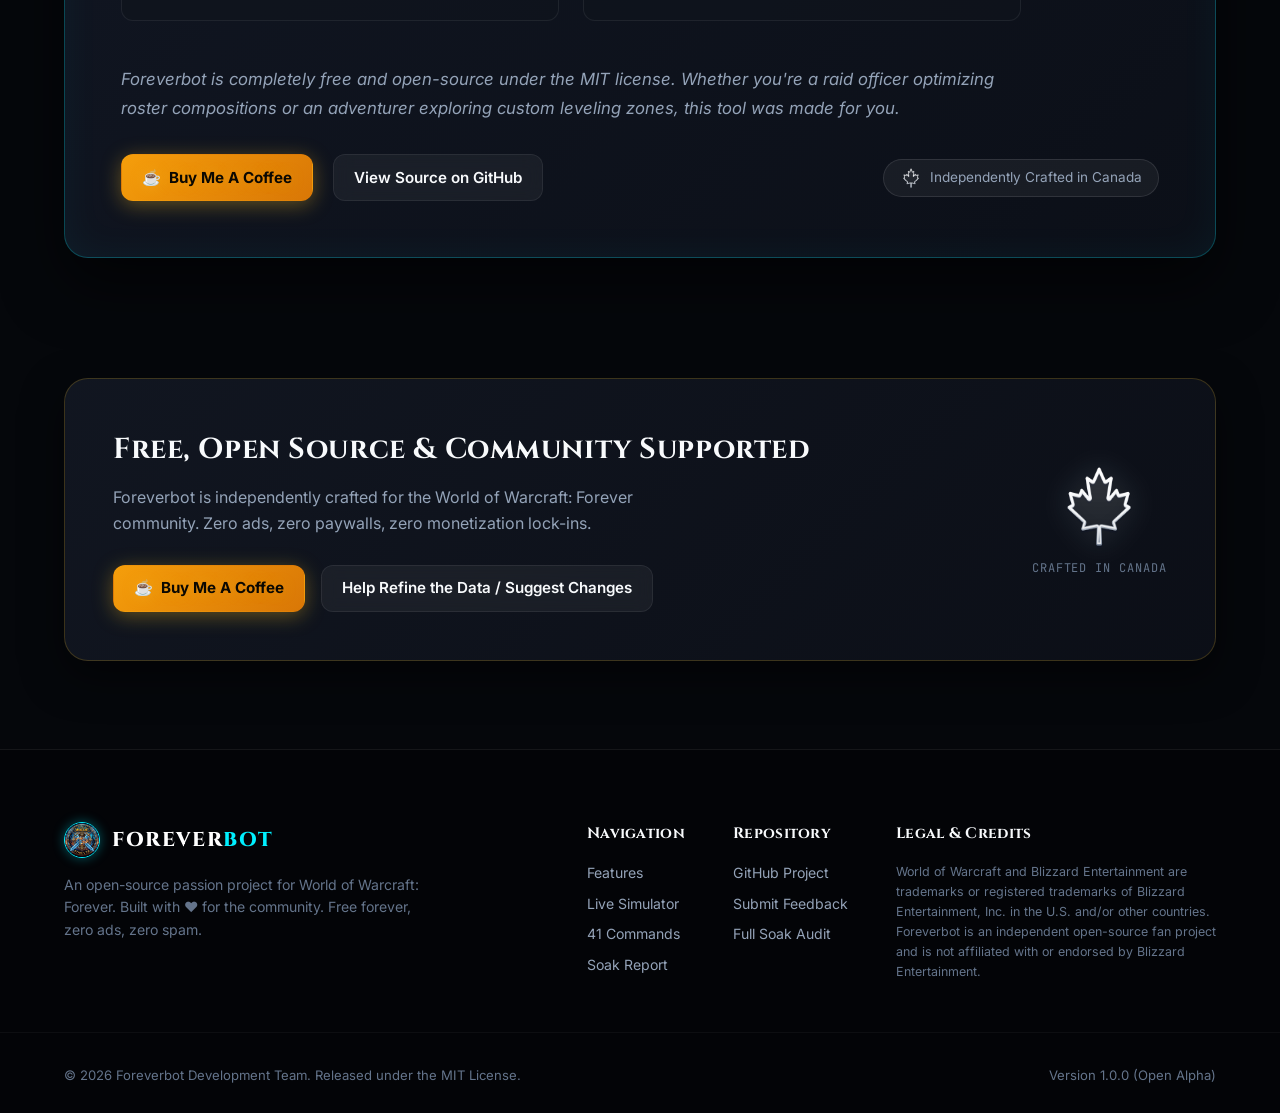
==== commit 2c3f9e2e: "fix(loot): prune 76k 0% phantom drops, prioritize real drops in /mob, and clean up database badges" ====
--- a/site/index.html
+++ b/site/index.html
@@ -450,7 +450,7 @@
         <div class="section-header">
           <div class="section-tag">ASTRONOMICAL POSSIBILITY SPACE</div>
           <h2 class="section-title">The Combinatorial Universe of WoW: Forever</h2>
-          <p class="section-desc">With 19,628 items, 370,360 loot drops, and 41 commands, how many possible outcomes exist? We broke down the mathematics behind the catalog.</p>
+          <p class="section-desc">With 19,628 items, 293,762 creature drop associations, and 41 commands, how many possible outcomes exist? We broke down the mathematics behind the catalog.</p>
         </div>
 
         <div class="combinatorial-grid">
@@ -508,7 +508,7 @@
           <div class="qa-col">
             <h3 class="glow-cyan">Deterministic Ground Truth (100% Known Done)</h3>
             <p>
-              <strong>Are we testing until we know everything is done? Yes.</strong> Every single row in the database — all <strong>19,628 items</strong>, <strong>4,245 quests</strong>, <strong>10,122 creatures</strong>, <strong>370,360 loot drops</strong>, and <strong>46 dungeons</strong> — is swept deterministically. We verify SQLite <code>PRAGMA integrity_check</code>, ensure zero null pointers, validate ephemeral flags, and confirm every item stat matches authentic WoW Forever values.
+              <strong>Are we testing until we know everything is done? Yes.</strong> Every single row in the database — all <strong>19,628 items</strong>, <strong>4,245 quests</strong>, <strong>10,122 creatures</strong>, <strong>293,762 active drop records</strong>, and <strong>46 dungeons</strong> — is swept deterministically. We verify SQLite <code>PRAGMA integrity_check</code>, ensure zero null pointers, validate ephemeral flags, and confirm every item stat matches authentic WoW Forever values.
             </p>
           </div>
           <div class="qa-col">
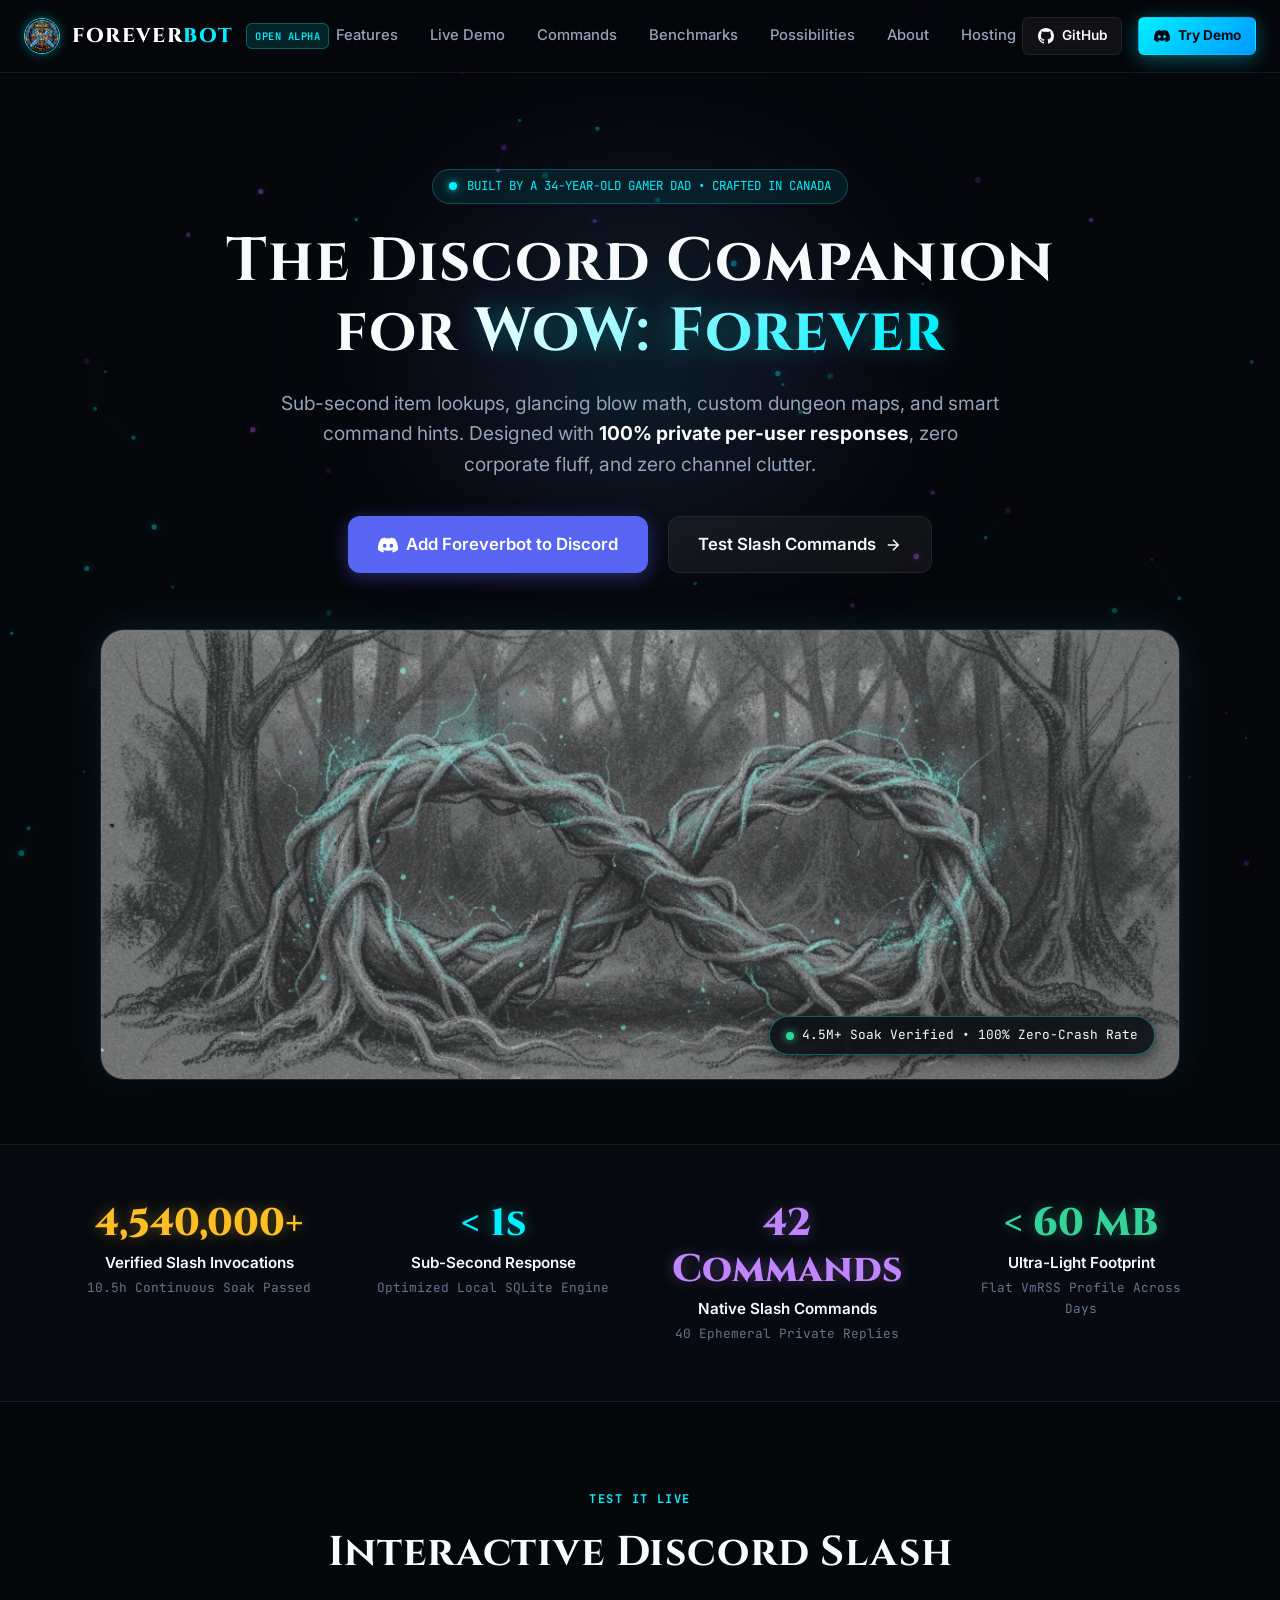
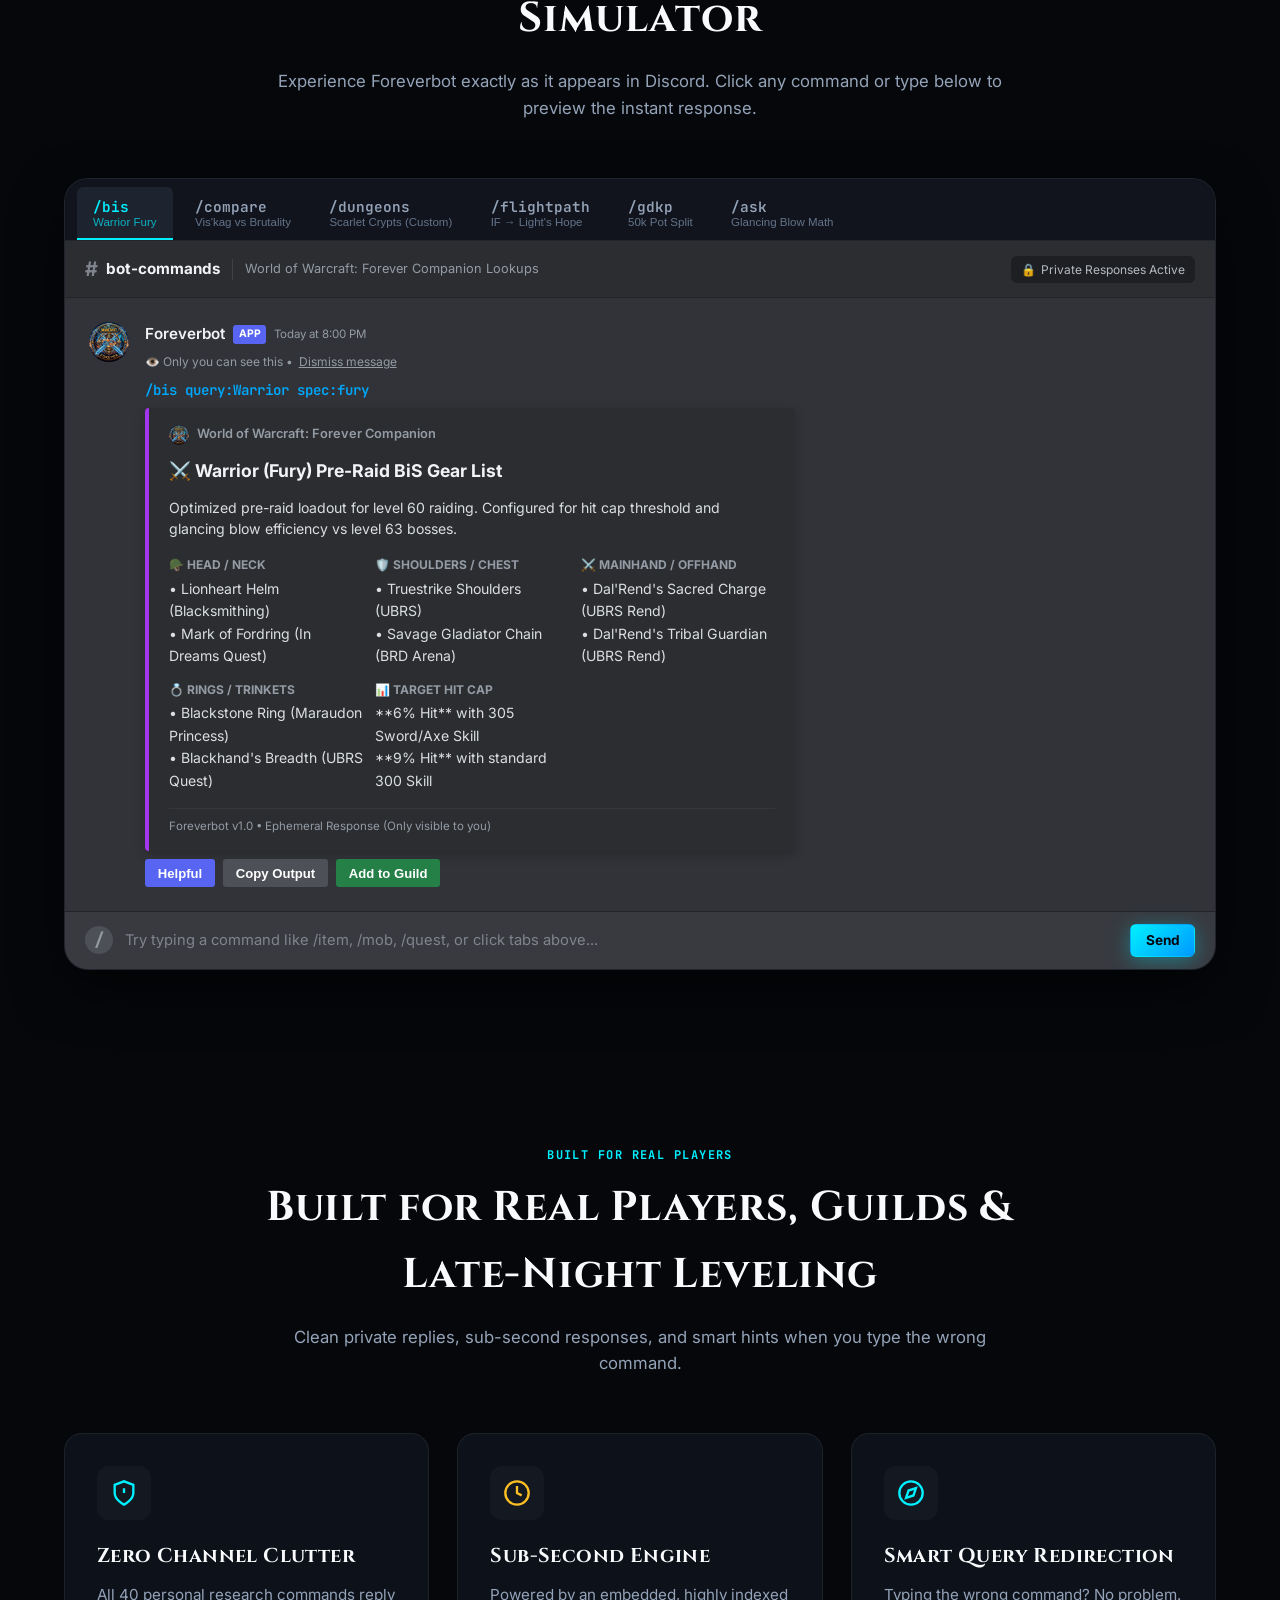
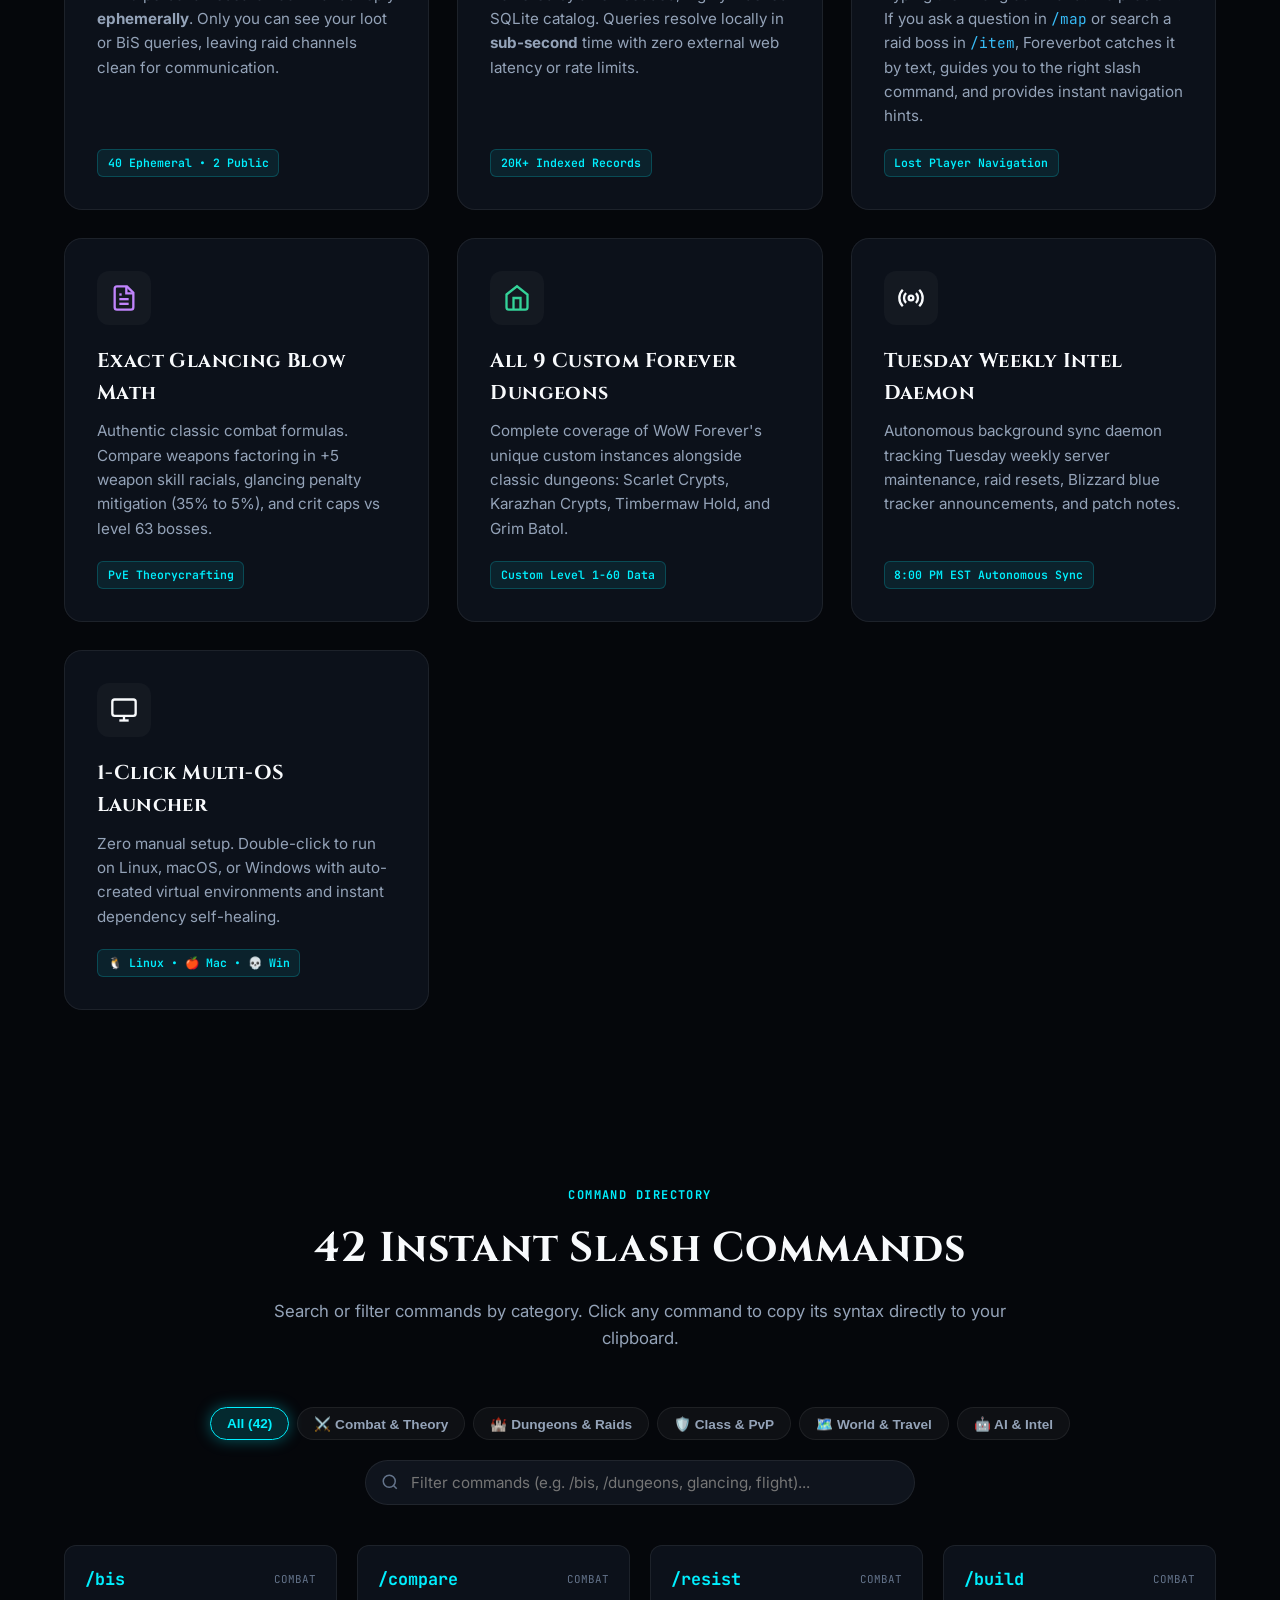
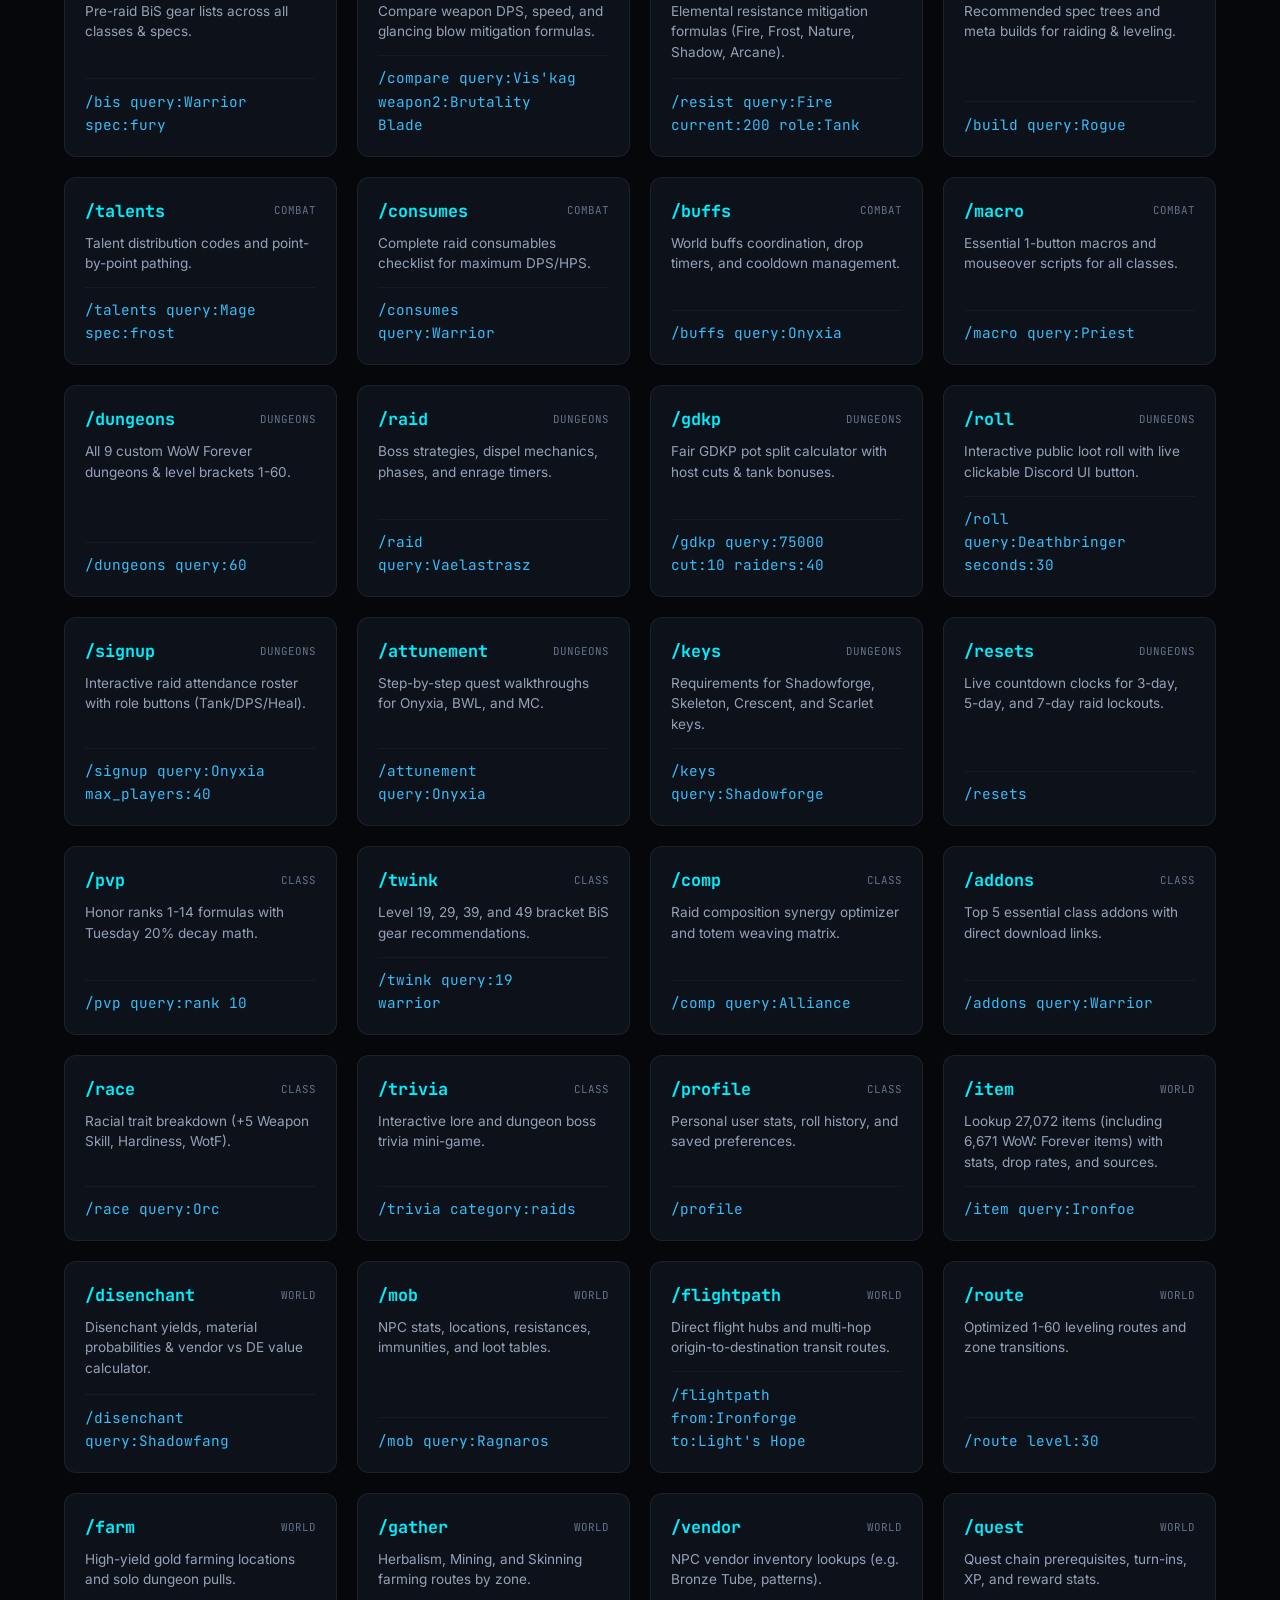
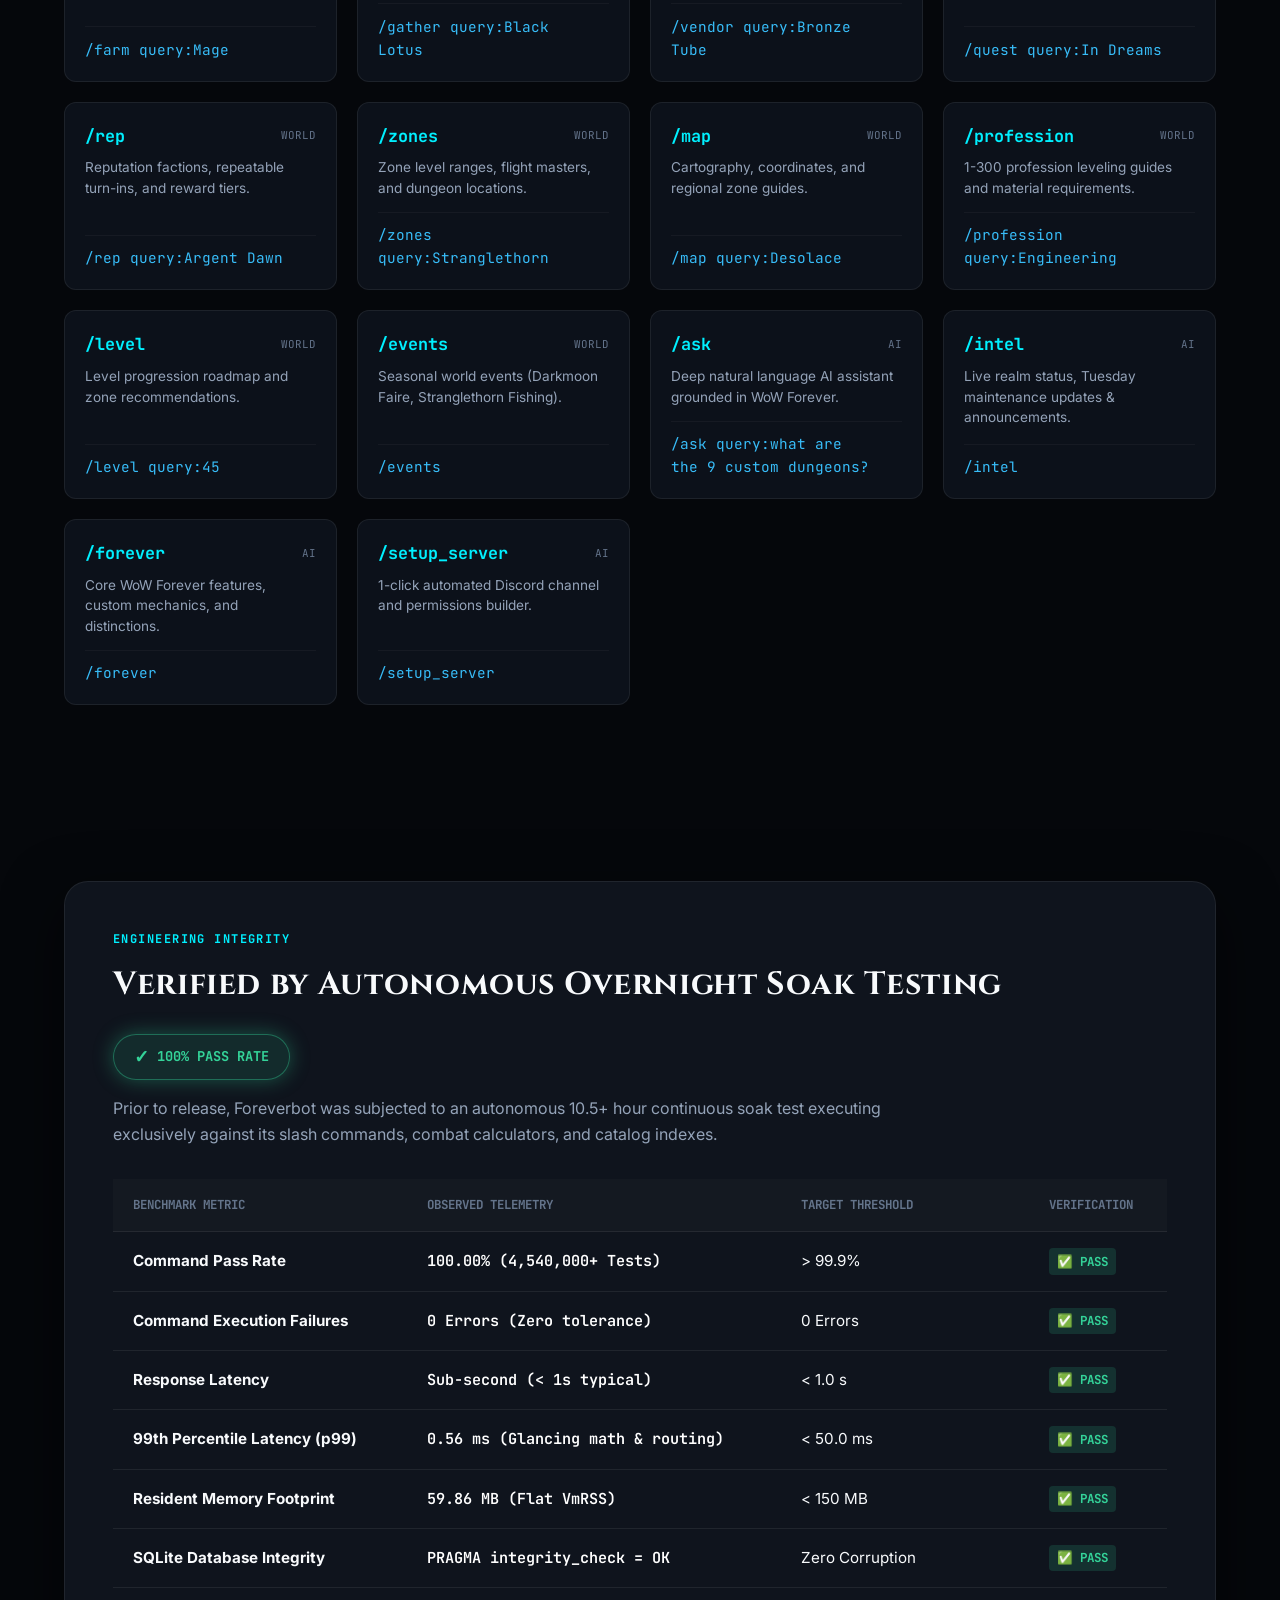
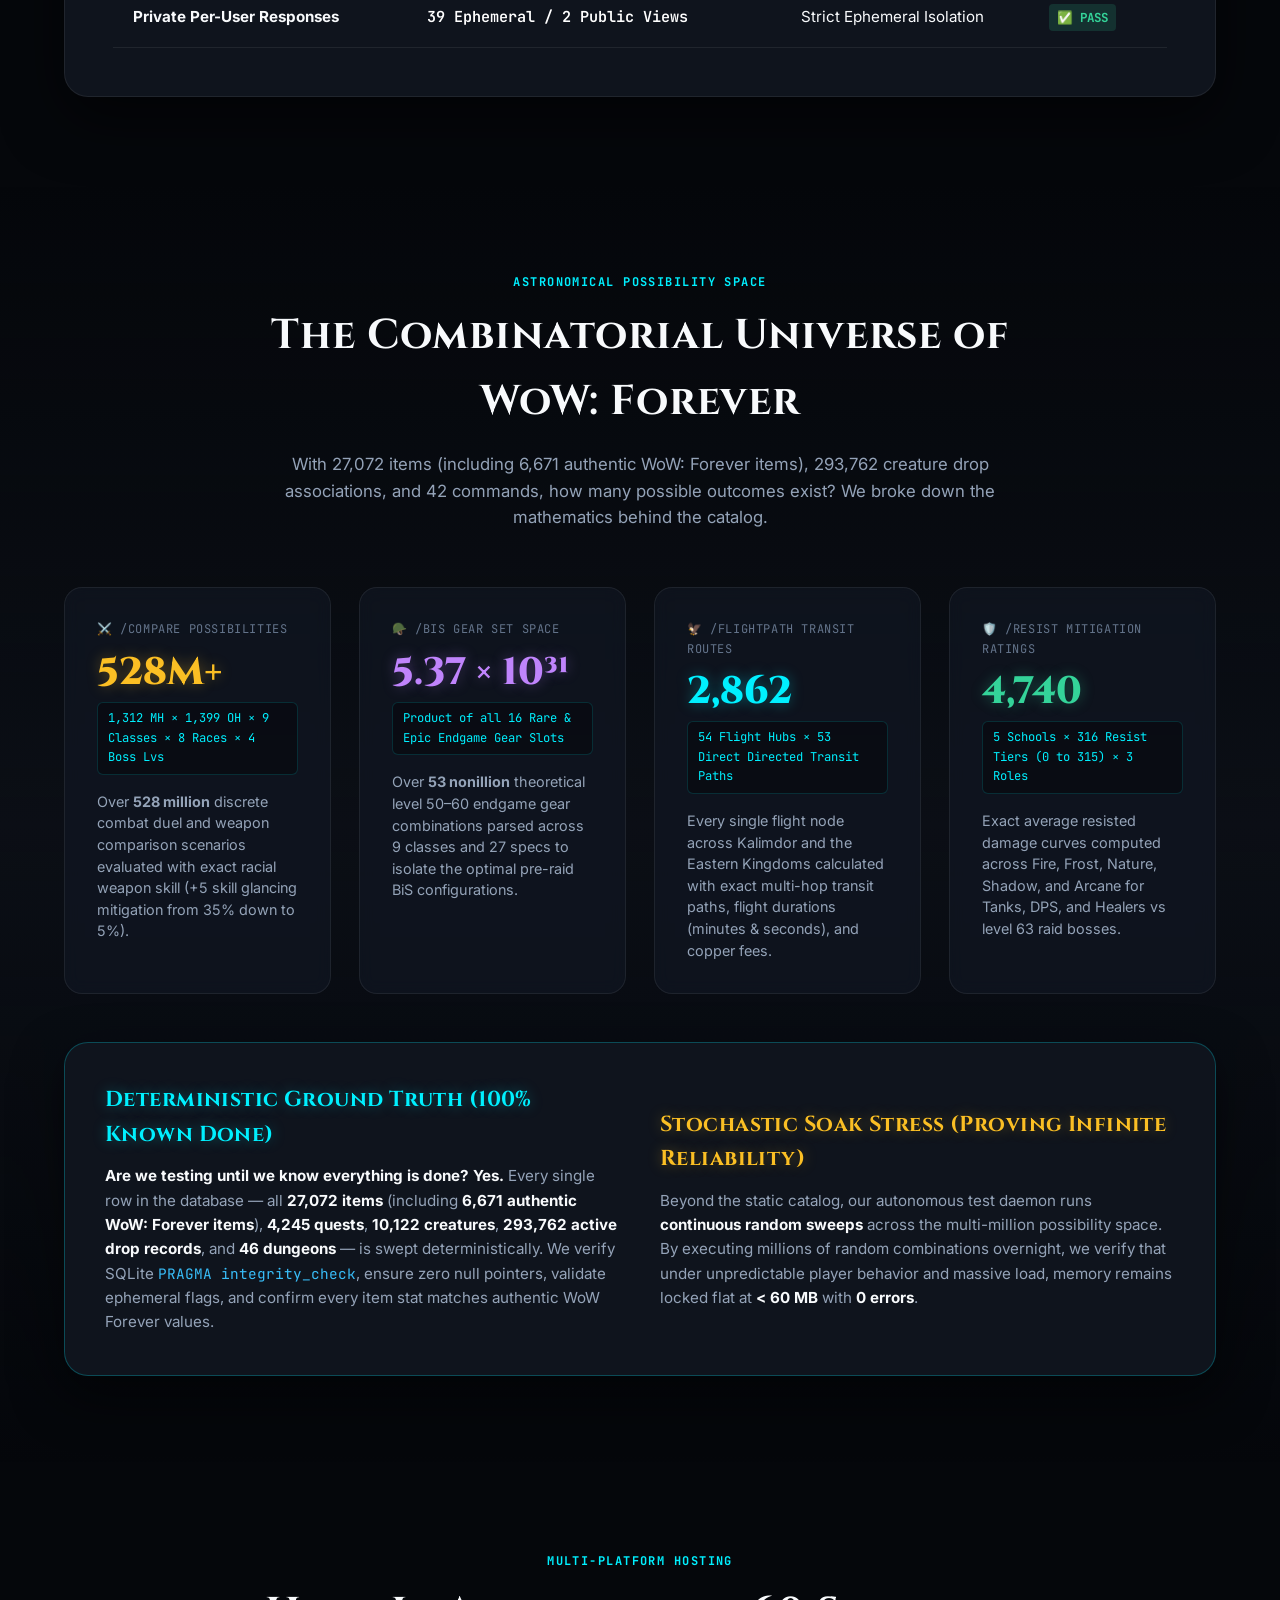
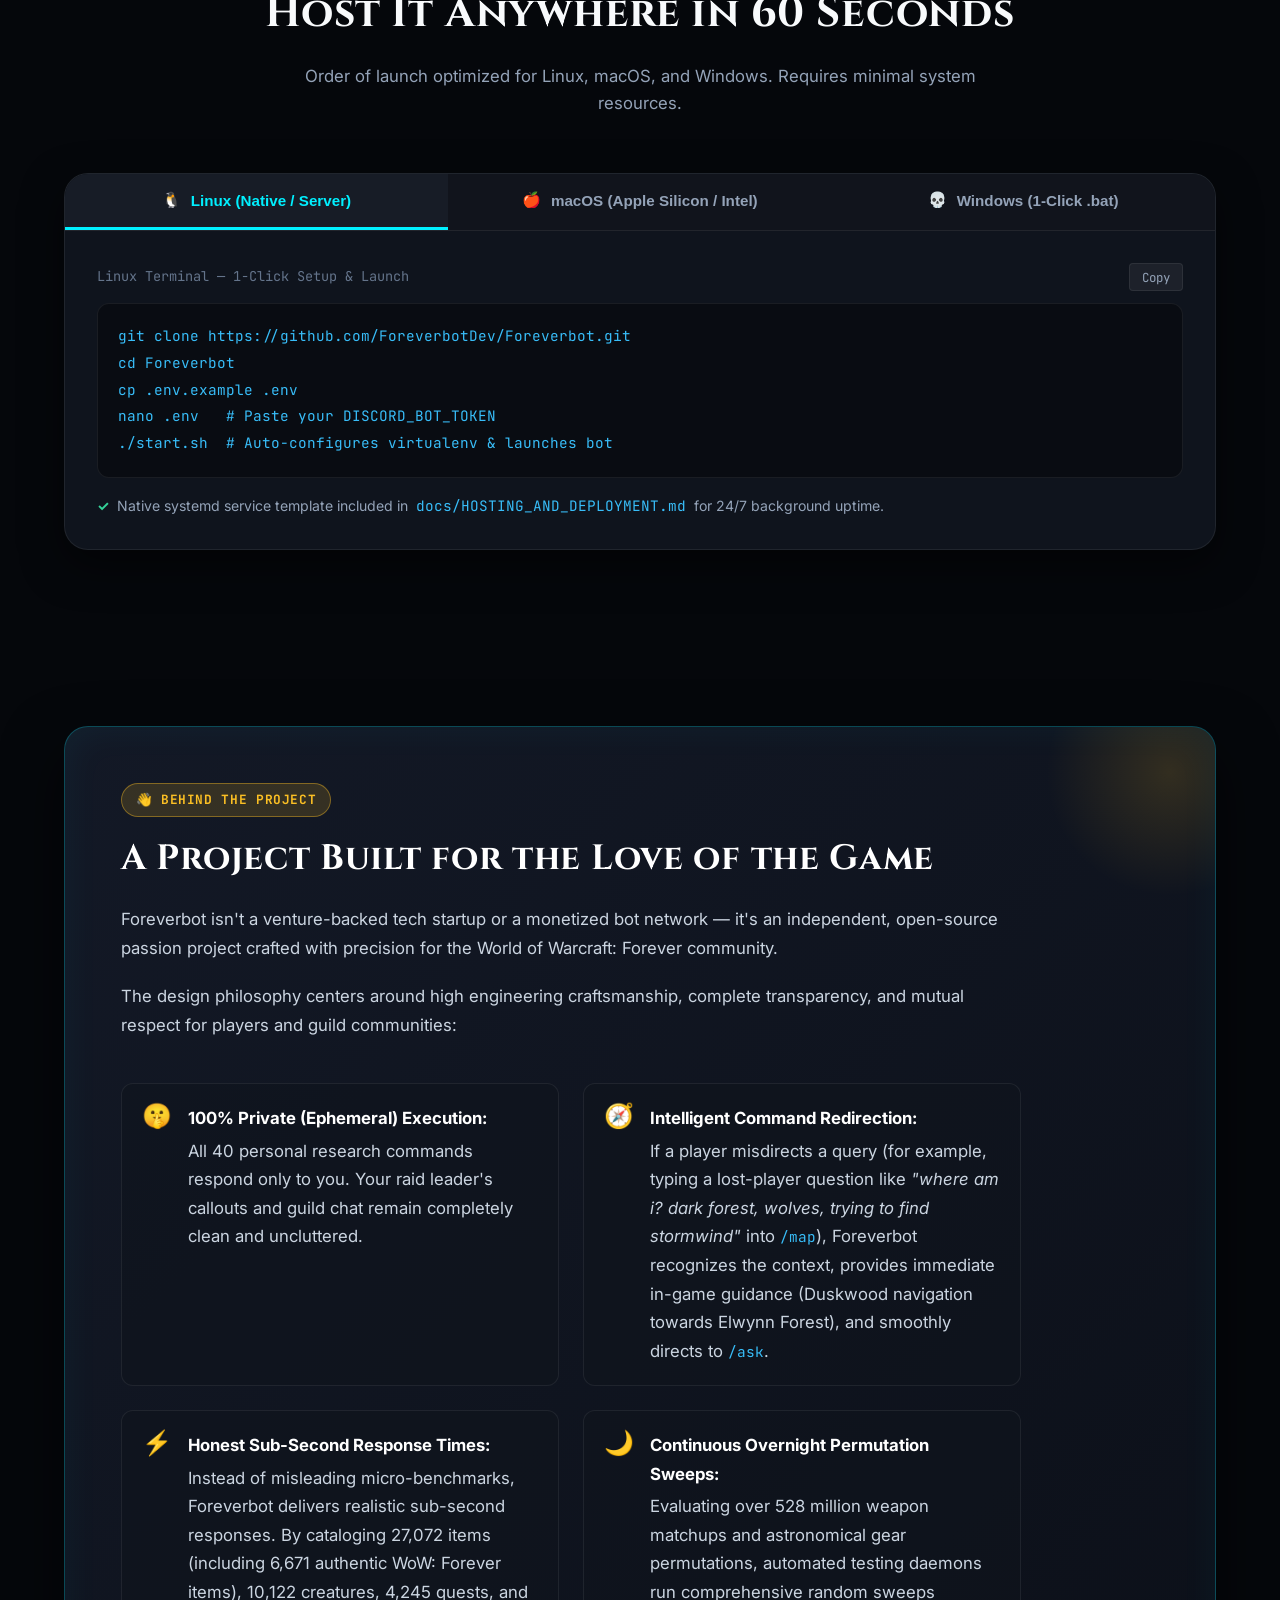
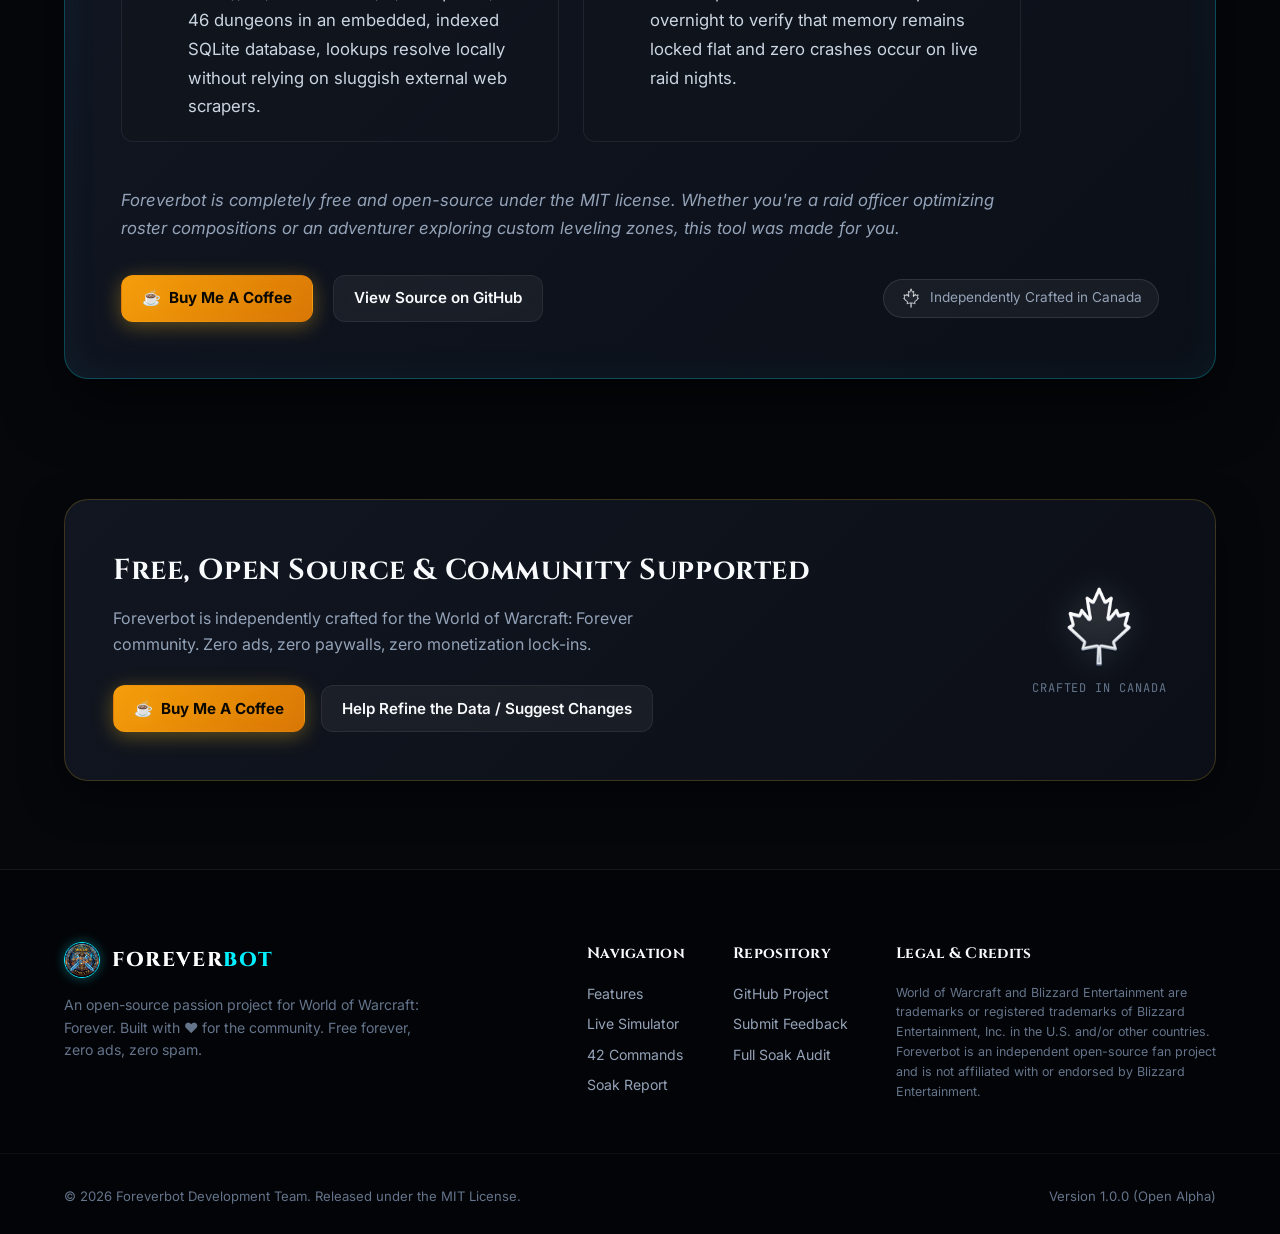
==== commit a5cd5e51: "docs: update site and docs with 27,072 catalog items and 42 slash commands" ====
--- a/site/index.html
+++ b/site/index.html
@@ -140,9 +140,9 @@
             <div class="stat-sub">Optimized Local SQLite Engine</div>
           </div>
           <div class="stat-card">
-            <div class="stat-number glow-purple">41 Commands</div>
+            <div class="stat-number glow-purple">42 Commands</div>
             <div class="stat-label">Native Slash Commands</div>
-            <div class="stat-sub">39 Ephemeral Private Replies</div>
+            <div class="stat-sub">40 Ephemeral Private Replies</div>
           </div>
           <div class="stat-card">
             <div class="stat-number glow-green">&lt; 60 MB</div>
@@ -240,8 +240,8 @@
               </svg>
             </div>
             <h3 class="feature-title">Zero Channel Clutter</h3>
-            <p class="feature-desc">All 39 personal research commands reply <strong>ephemerally</strong>. Only you can see your loot or BiS queries, leaving raid channels clean for communication.</p>
-            <div class="feature-badge">39 Ephemeral • 2 Public</div>
+            <p class="feature-desc">All 40 personal research commands reply <strong>ephemerally</strong>. Only you can see your loot or BiS queries, leaving raid channels clean for communication.</p>
+            <div class="feature-badge">40 Ephemeral • 2 Public</div>
           </div>
 
           <!-- Feature 2 -->
@@ -334,14 +334,14 @@
       <div class="container">
         <div class="section-header">
           <div class="section-tag">COMMAND DIRECTORY</div>
-          <h2 class="section-title">41 Instant Slash Commands</h2>
+          <h2 class="section-title">42 Instant Slash Commands</h2>
           <p class="section-desc">Search or filter commands by category. Click any command to copy its syntax directly to your clipboard.</p>
         </div>
 
         <!-- Filter Controls -->
         <div class="command-filters">
           <div class="category-pills" id="categoryPills">
-            <button class="pill active" data-category="all">All (41)</button>
+            <button class="pill active" data-category="all">All (42)</button>
             <button class="pill" data-category="combat">⚔️ Combat & Theory</button>
             <button class="pill" data-category="dungeons">🏰 Dungeons & Raids</button>
             <button class="pill" data-category="class">🛡️ Class & PvP</button>
@@ -450,7 +450,7 @@
         <div class="section-header">
           <div class="section-tag">ASTRONOMICAL POSSIBILITY SPACE</div>
           <h2 class="section-title">The Combinatorial Universe of WoW: Forever</h2>
-          <p class="section-desc">With 19,628 items, 293,762 creature drop associations, and 41 commands, how many possible outcomes exist? We broke down the mathematics behind the catalog.</p>
+          <p class="section-desc">With 27,072 items (including 6,671 authentic WoW: Forever items), 293,762 creature drop associations, and 42 commands, how many possible outcomes exist? We broke down the mathematics behind the catalog.</p>
         </div>
 
         <div class="combinatorial-grid">
@@ -508,7 +508,7 @@
           <div class="qa-col">
             <h3 class="glow-cyan">Deterministic Ground Truth (100% Known Done)</h3>
             <p>
-              <strong>Are we testing until we know everything is done? Yes.</strong> Every single row in the database — all <strong>19,628 items</strong>, <strong>4,245 quests</strong>, <strong>10,122 creatures</strong>, <strong>293,762 active drop records</strong>, and <strong>46 dungeons</strong> — is swept deterministically. We verify SQLite <code>PRAGMA integrity_check</code>, ensure zero null pointers, validate ephemeral flags, and confirm every item stat matches authentic WoW Forever values.
+              <strong>Are we testing until we know everything is done? Yes.</strong> Every single row in the database — all <strong>27,072 items</strong> (including <strong>6,671 authentic WoW: Forever items</strong>), <strong>4,245 quests</strong>, <strong>10,122 creatures</strong>, <strong>293,762 active drop records</strong>, and <strong>46 dungeons</strong> — is swept deterministically. We verify SQLite <code>PRAGMA integrity_check</code>, ensure zero null pointers, validate ephemeral flags, and confirm every item stat matches authentic WoW Forever values.
             </p>
           </div>
           <div class="qa-col">
@@ -610,7 +610,7 @@
                 <span class="note-icon">🤫</span>
                 <div>
                   <strong>100% Private (Ephemeral) Execution:</strong>
-                  All 41 personal research commands respond only to you. Your raid leader's callouts and guild chat remain completely clean and uncluttered.
+                  All 40 personal research commands respond only to you. Your raid leader's callouts and guild chat remain completely clean and uncluttered.
                 </div>
               </div>
               <div class="note-highlight-item">
@@ -624,7 +624,7 @@
                 <span class="note-icon">⚡</span>
                 <div>
                   <strong>Honest Sub-Second Response Times:</strong>
-                  Instead of misleading micro-benchmarks, Foreverbot delivers realistic sub-second responses. By cataloging over 20,000 items, creatures, quests, and dungeons in an embedded, indexed SQLite database, lookups resolve locally without relying on sluggish external web scrapers.
+                  Instead of misleading micro-benchmarks, Foreverbot delivers realistic sub-second responses. By cataloging 27,072 items (including 6,671 authentic WoW: Forever items), 10,122 creatures, 4,245 quests, and 46 dungeons in an embedded, indexed SQLite database, lookups resolve locally without relying on sluggish external web scrapers.
                 </div>
               </div>
               <div class="note-highlight-item">
@@ -702,7 +702,7 @@
           <h4>Navigation</h4>
           <a href="#features">Features</a>
           <a href="#simulator">Live Simulator</a>
-          <a href="#commands">41 Commands</a>
+          <a href="#commands">42 Commands</a>
           <a href="#telemetry">Soak Report</a>
         </div>
 
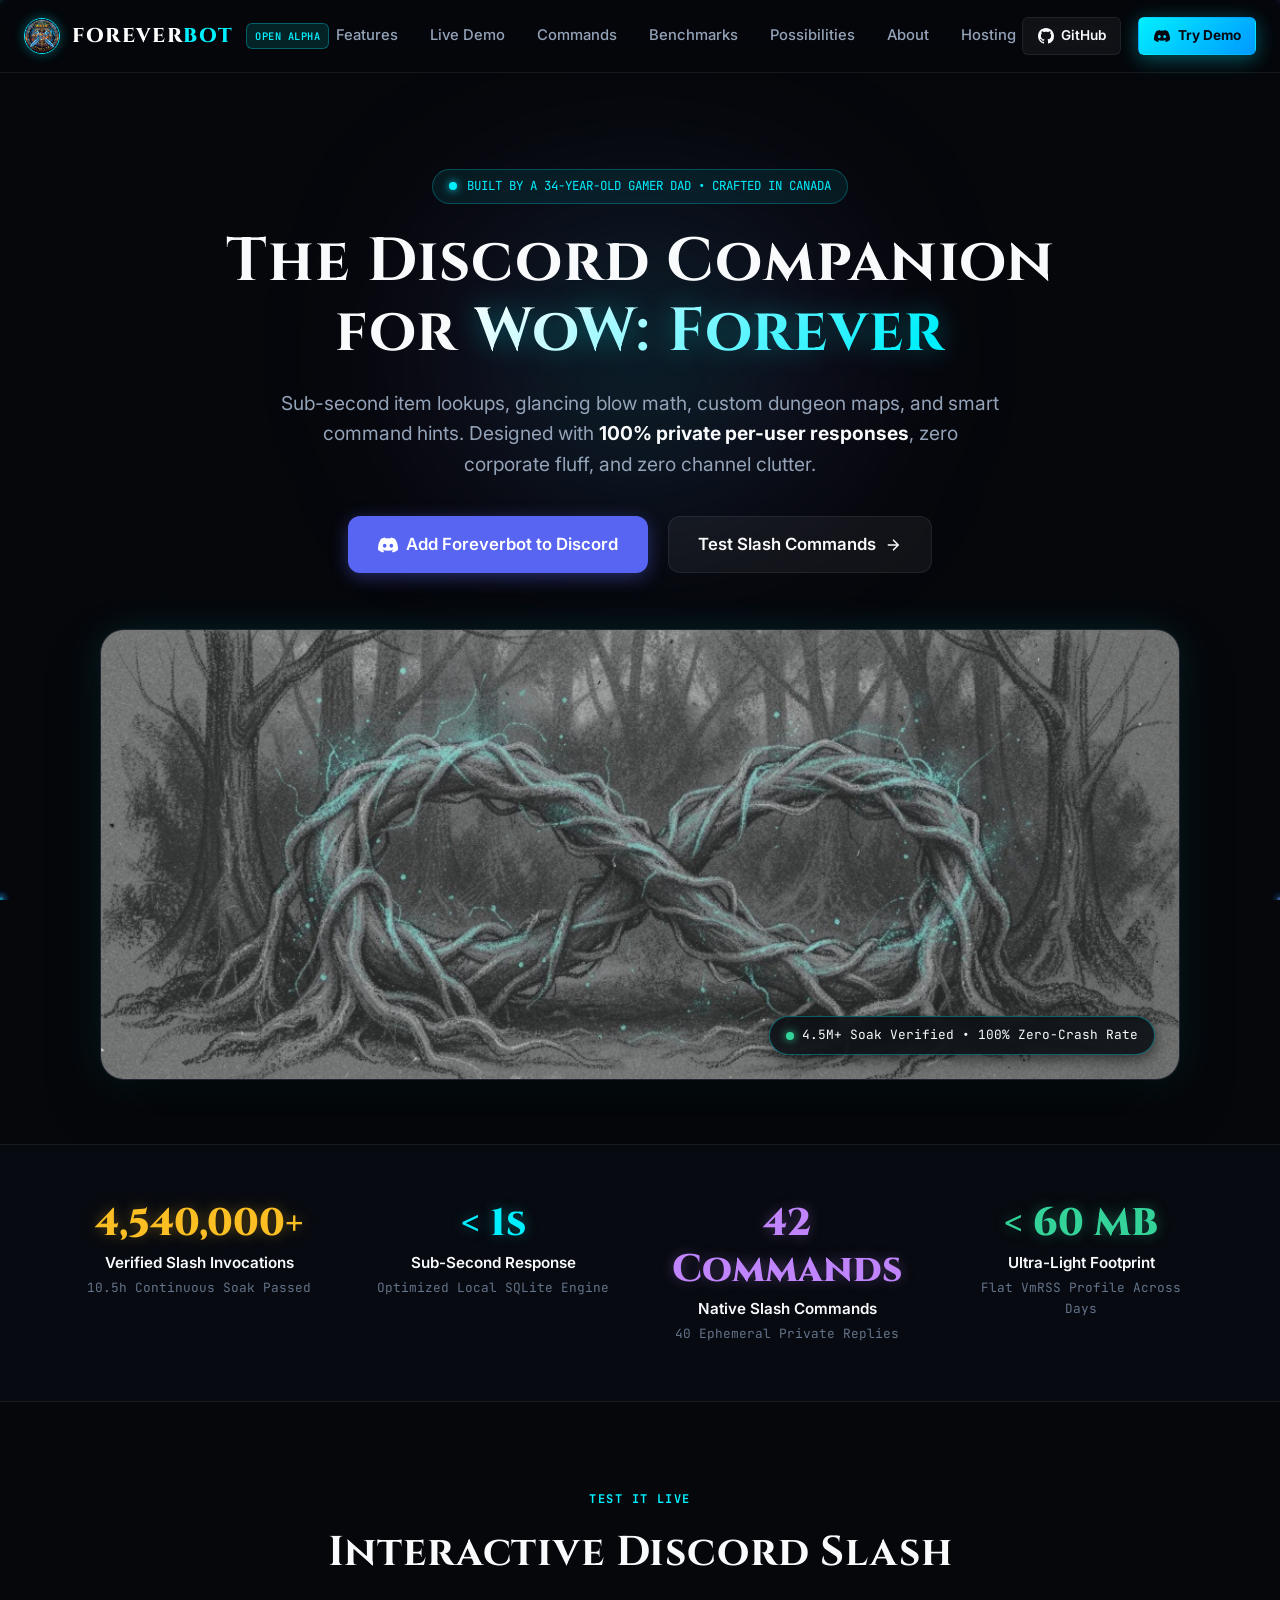
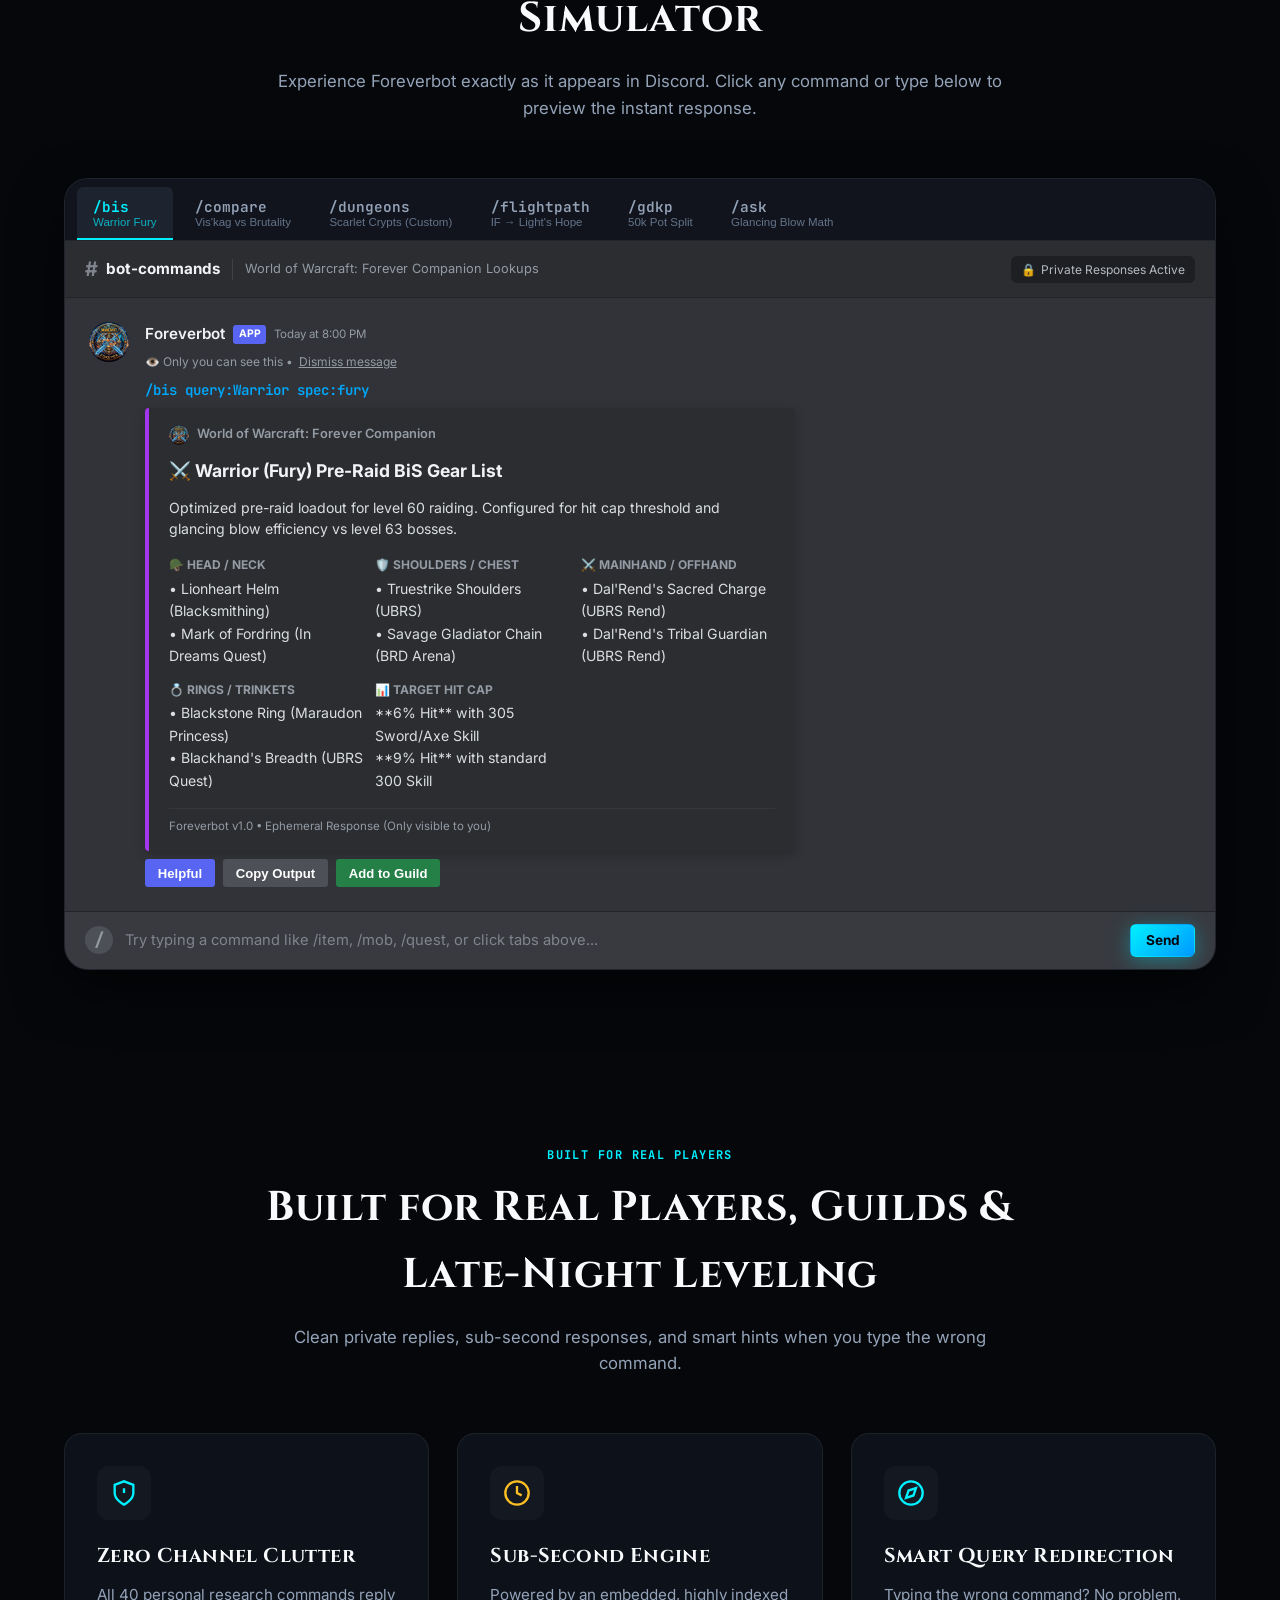
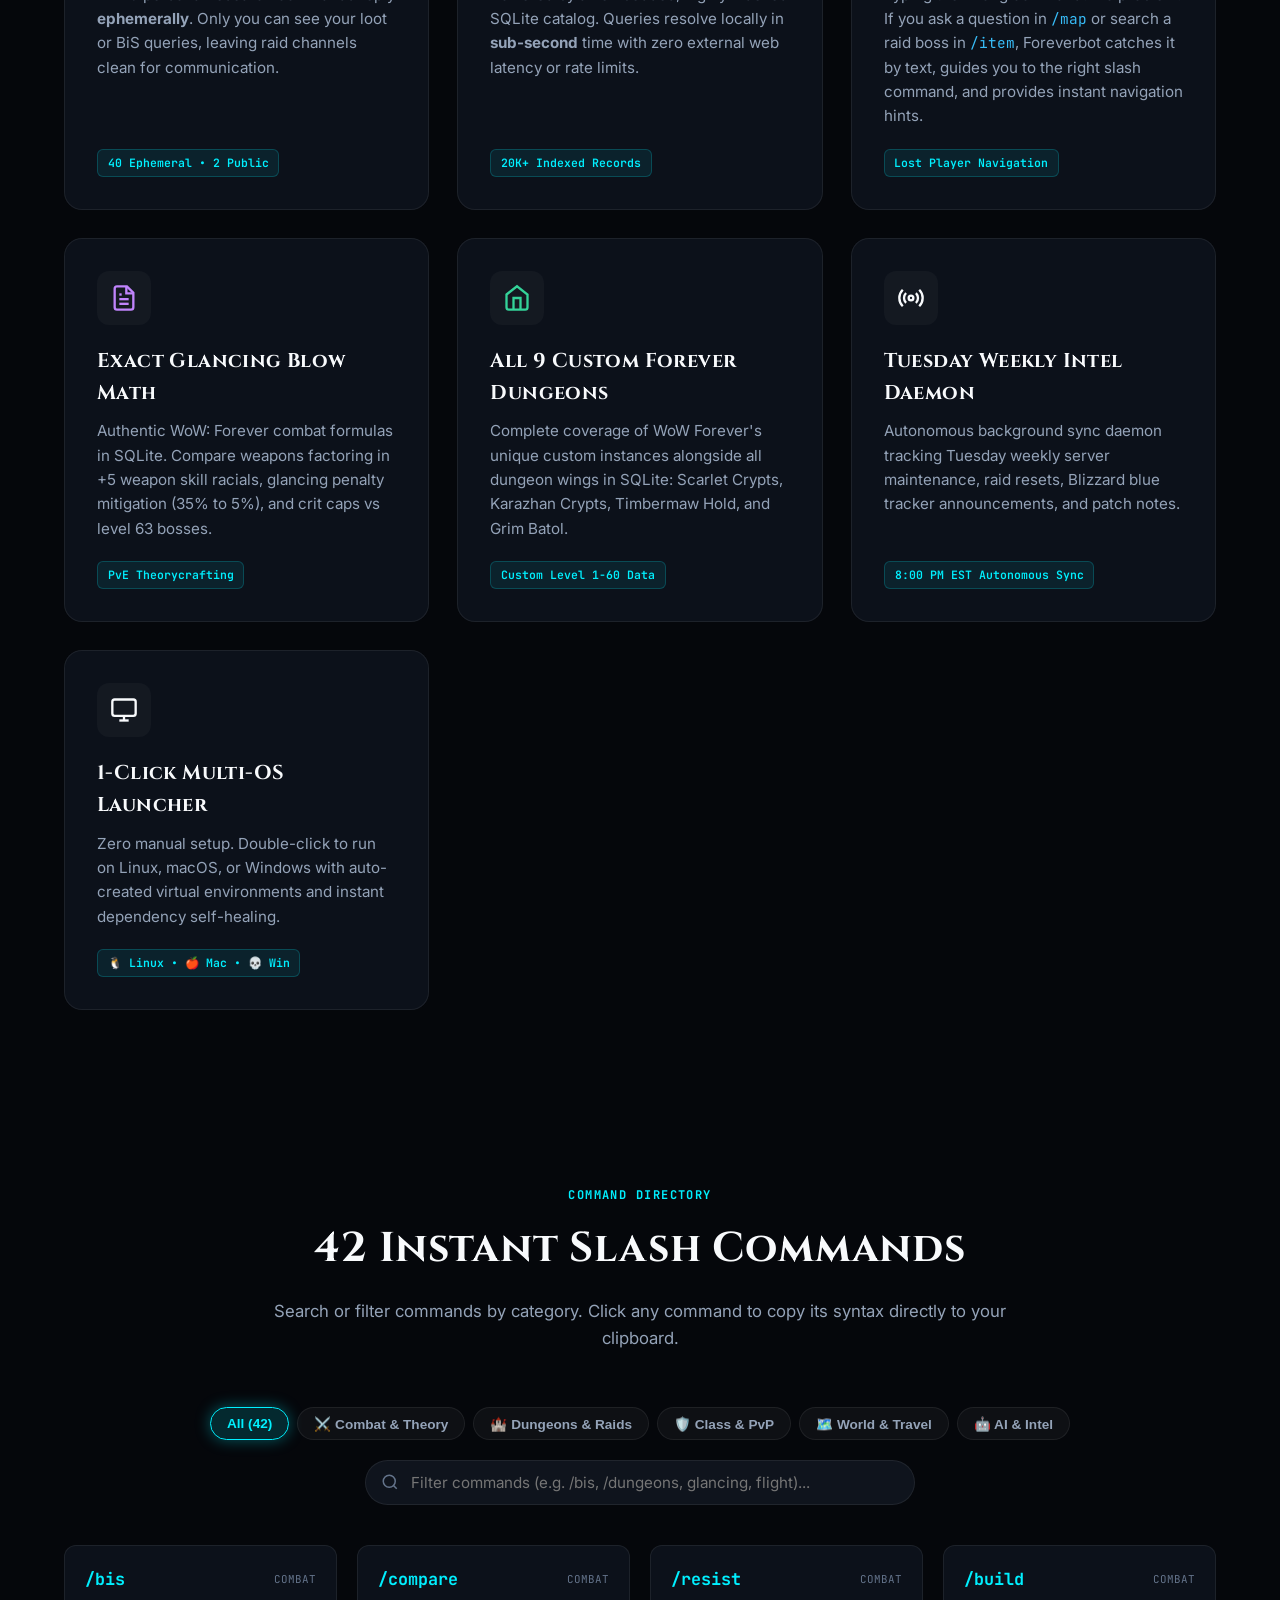
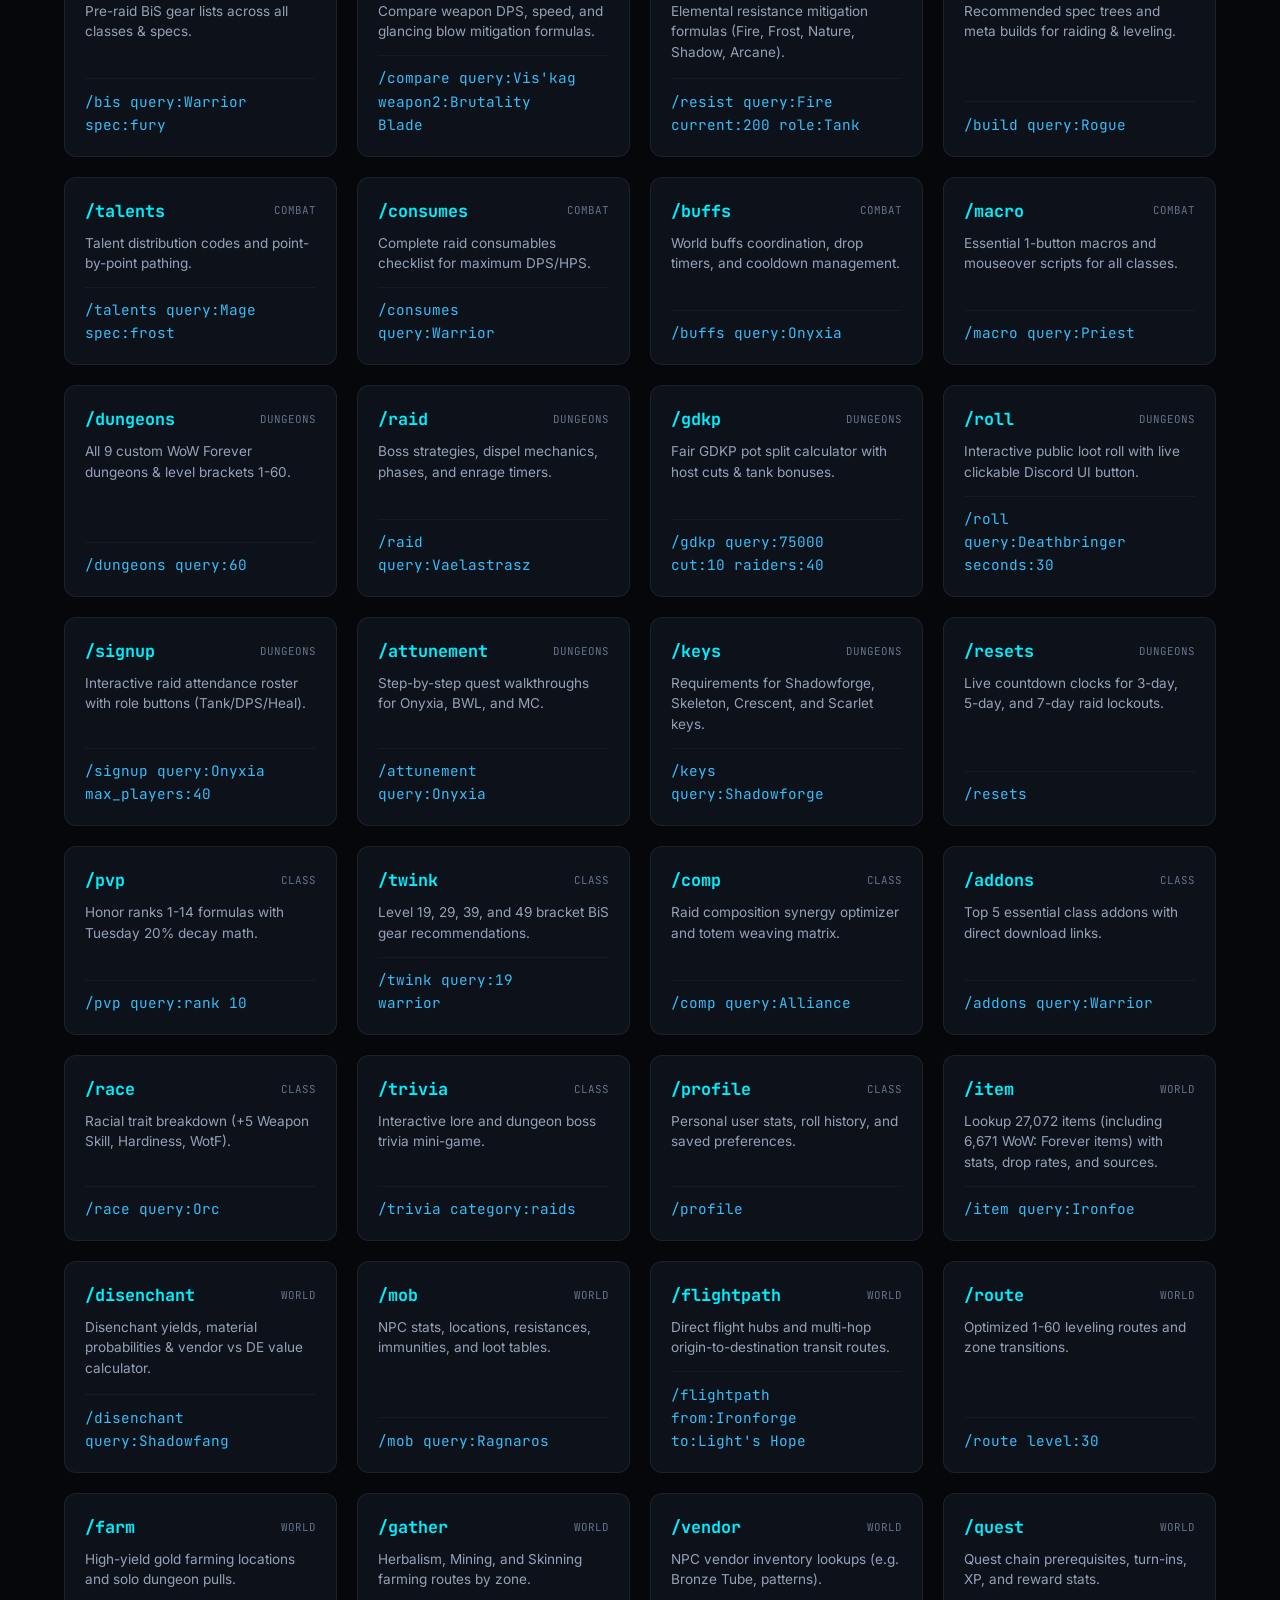
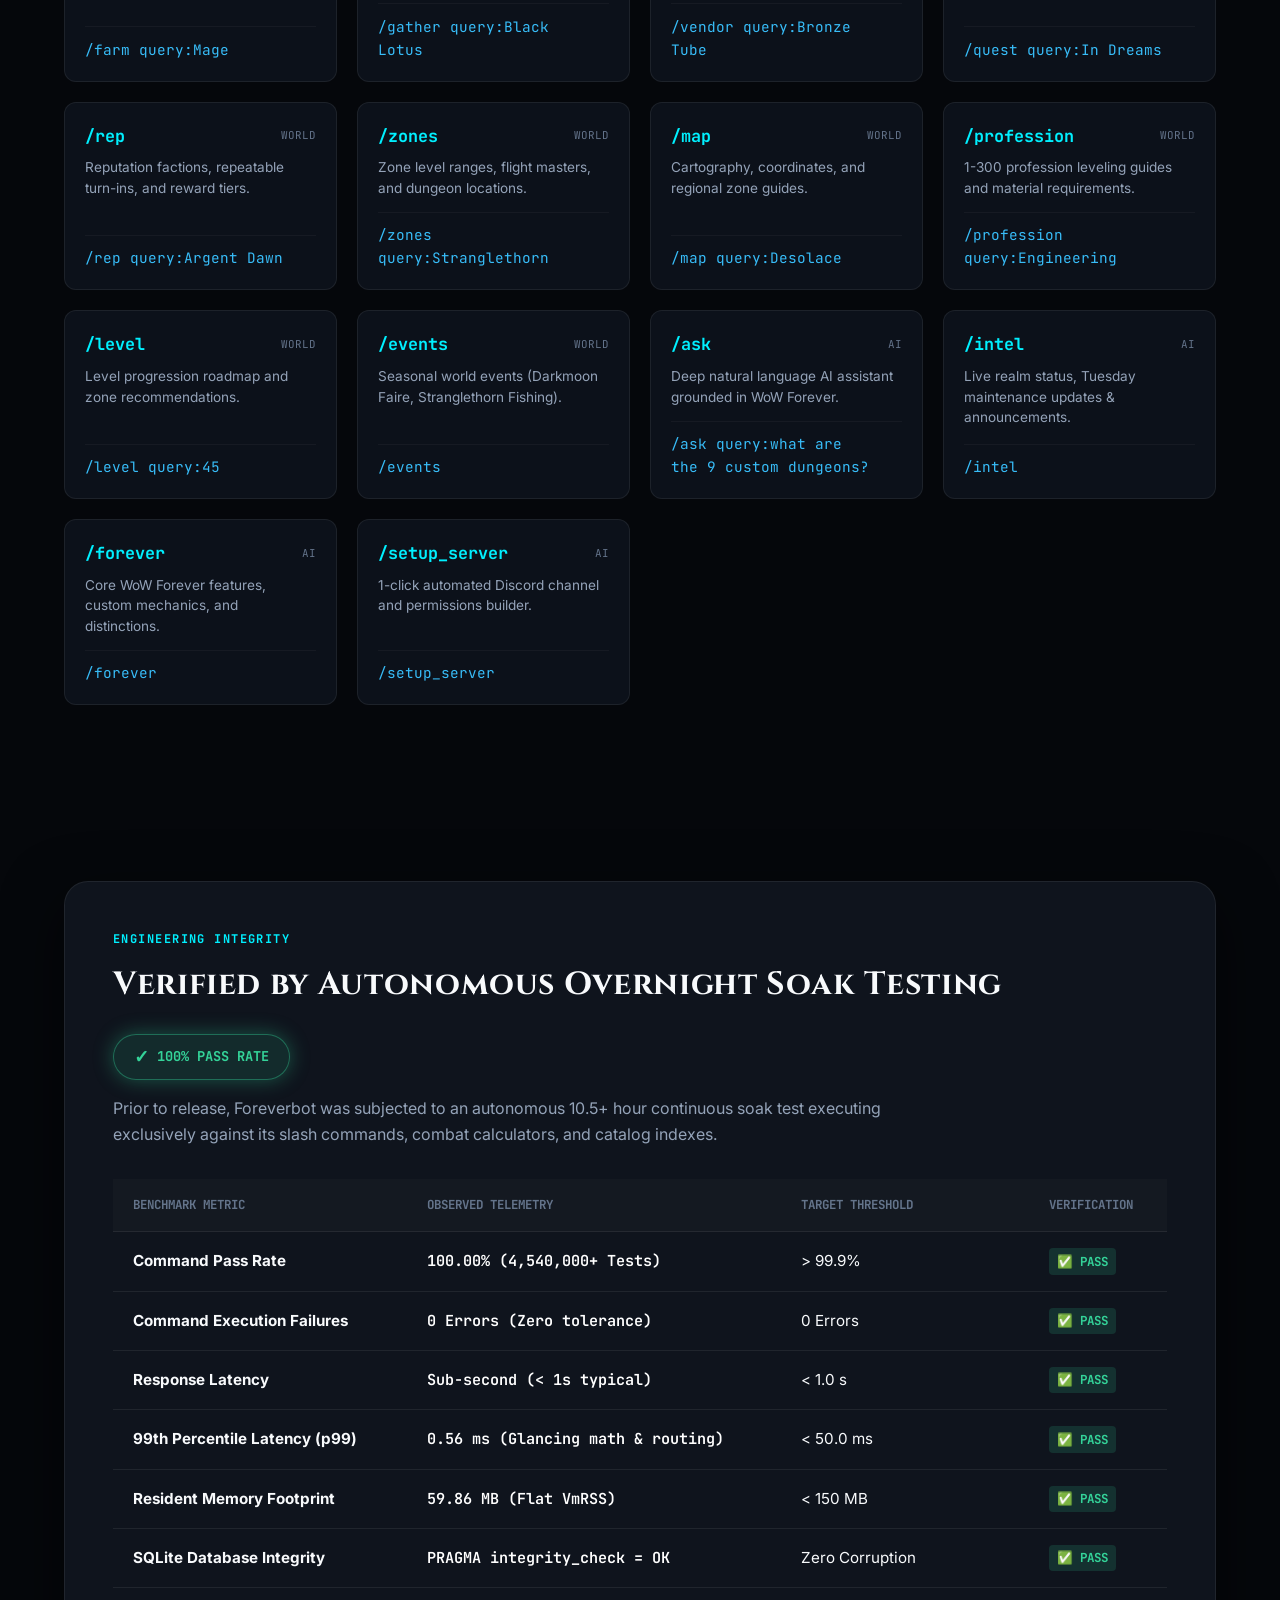
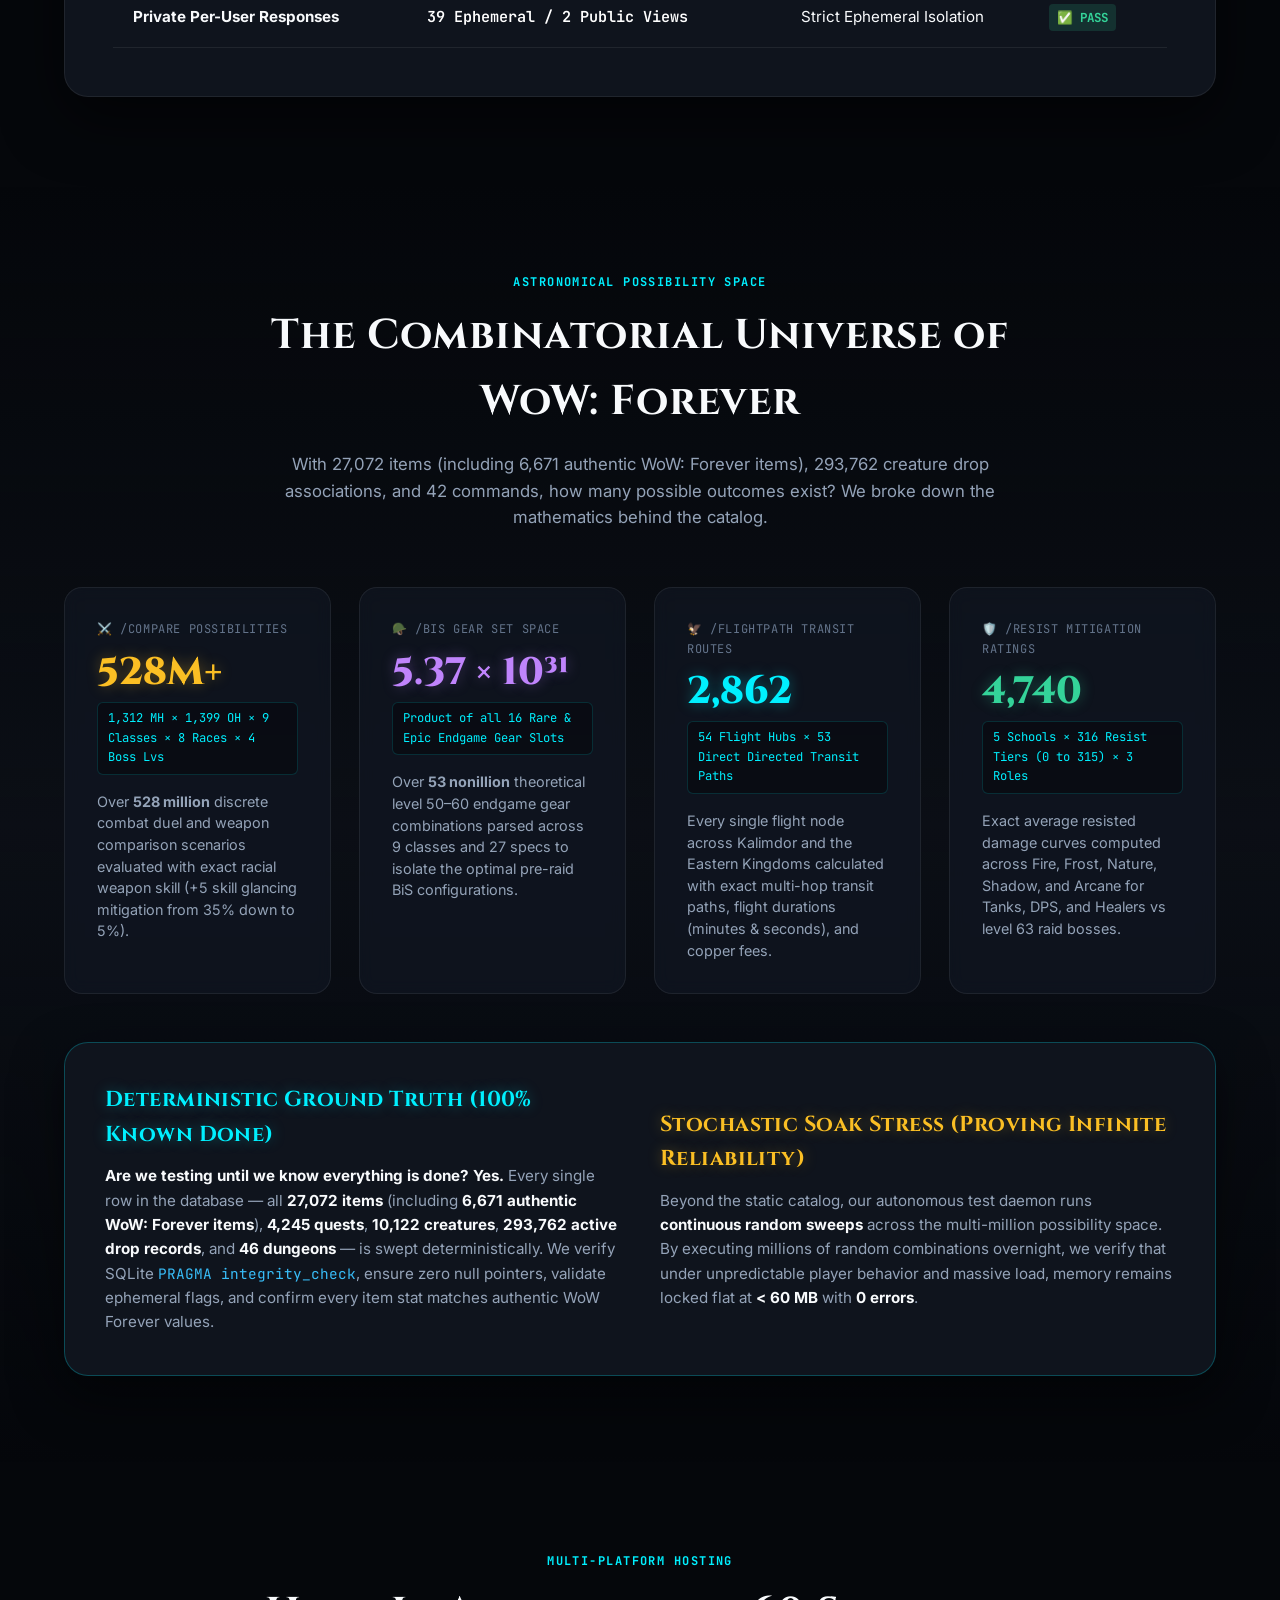
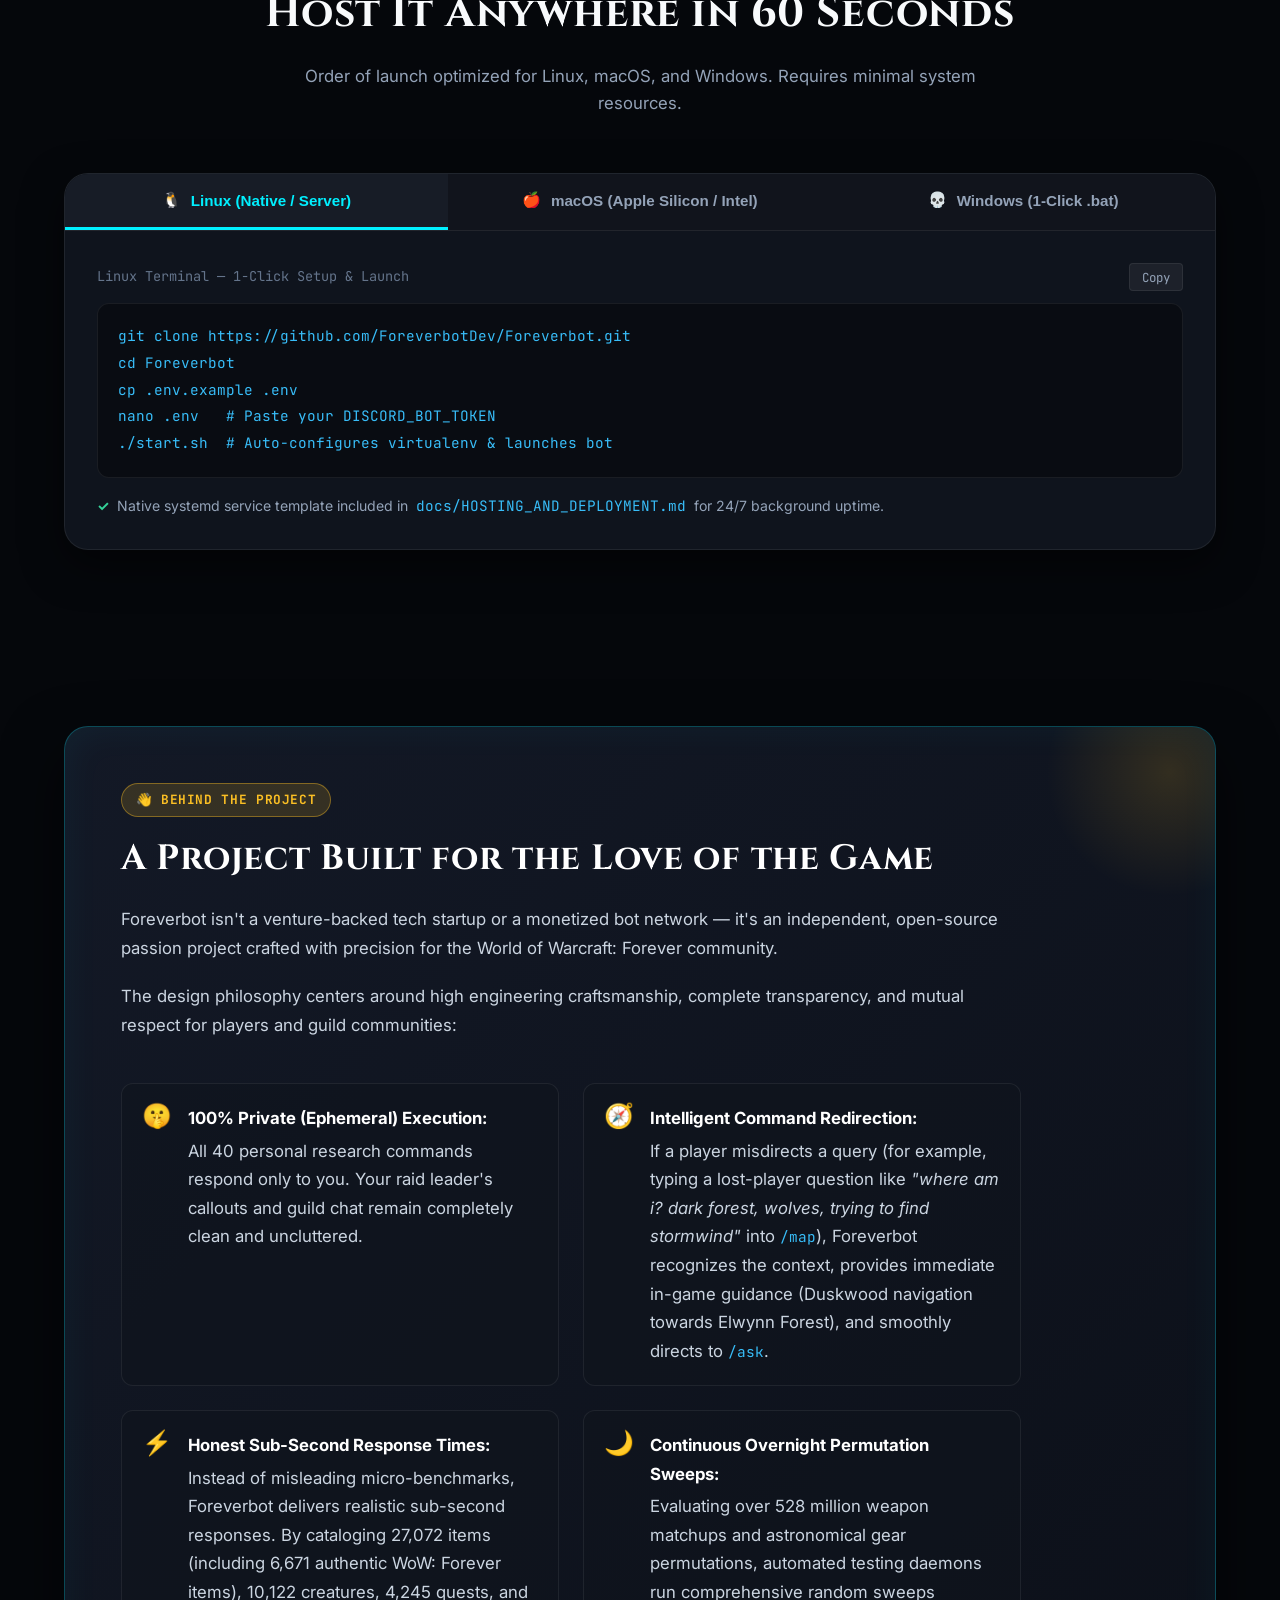
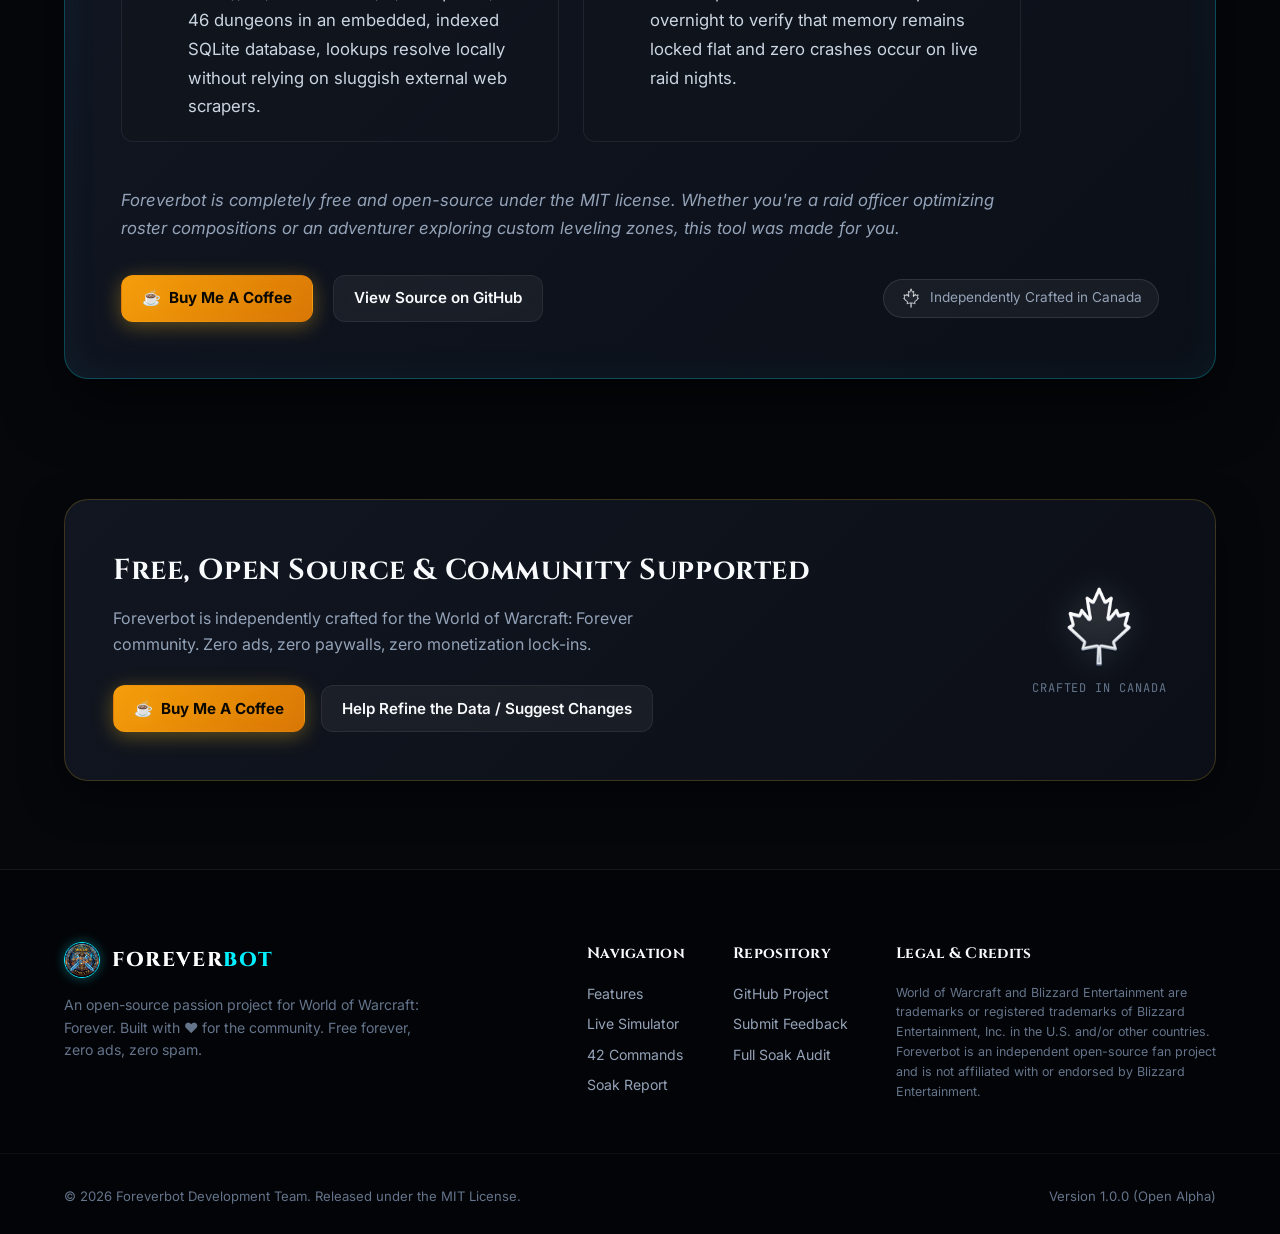
==== commit 5c058914: "docs: remove classic references and clarify WoW: Forever in SQLite" ====
--- a/site/index.html
+++ b/site/index.html
@@ -5,7 +5,7 @@
   <meta name="viewport" content="width=device-width, initial-scale=1.0">
   <title>Foreverbot — The Ultimate World of Warcraft: Forever Discord Companion</title>
   <meta name="description" content="Sub-second WoW Forever item queries, glancing blow math, pre-raid BiS, flight routes, raid tools, and all 9 custom dungeons with zero channel clutter.">
-  <meta name="keywords" content="WoW Forever, World of Warcraft, Discord Bot, Classic Plus, BiS, Glancing Blow, GDKP, Custom Dungeons, Azeroth">
+  <meta name="keywords" content="WoW Forever, World of Warcraft, Discord Bot, Forever, SQLite, BiS, Glancing Blow, GDKP, Custom Dungeons, Azeroth">
   
   <!-- OpenGraph / Social Meta -->
   <meta property="og:type" content="website">
@@ -282,7 +282,7 @@
               </svg>
             </div>
             <h3 class="feature-title">Exact Glancing Blow Math</h3>
-            <p class="feature-desc">Authentic classic combat formulas. Compare weapons factoring in +5 weapon skill racials, glancing penalty mitigation (35% to 5%), and crit caps vs level 63 bosses.</p>
+            <p class="feature-desc">Authentic WoW: Forever combat formulas in SQLite. Compare weapons factoring in +5 weapon skill racials, glancing penalty mitigation (35% to 5%), and crit caps vs level 63 bosses.</p>
             <div class="feature-badge">PvE Theorycrafting</div>
           </div>
 
@@ -295,7 +295,7 @@
               </svg>
             </div>
             <h3 class="feature-title">All 9 Custom Forever Dungeons</h3>
-            <p class="feature-desc">Complete coverage of WoW Forever's unique custom instances alongside classic dungeons: Scarlet Crypts, Karazhan Crypts, Timbermaw Hold, and Grim Batol.</p>
+            <p class="feature-desc">Complete coverage of WoW Forever's unique custom instances alongside all dungeon wings in SQLite: Scarlet Crypts, Karazhan Crypts, Timbermaw Hold, and Grim Batol.</p>
             <div class="feature-badge">Custom Level 1-60 Data</div>
           </div>
 
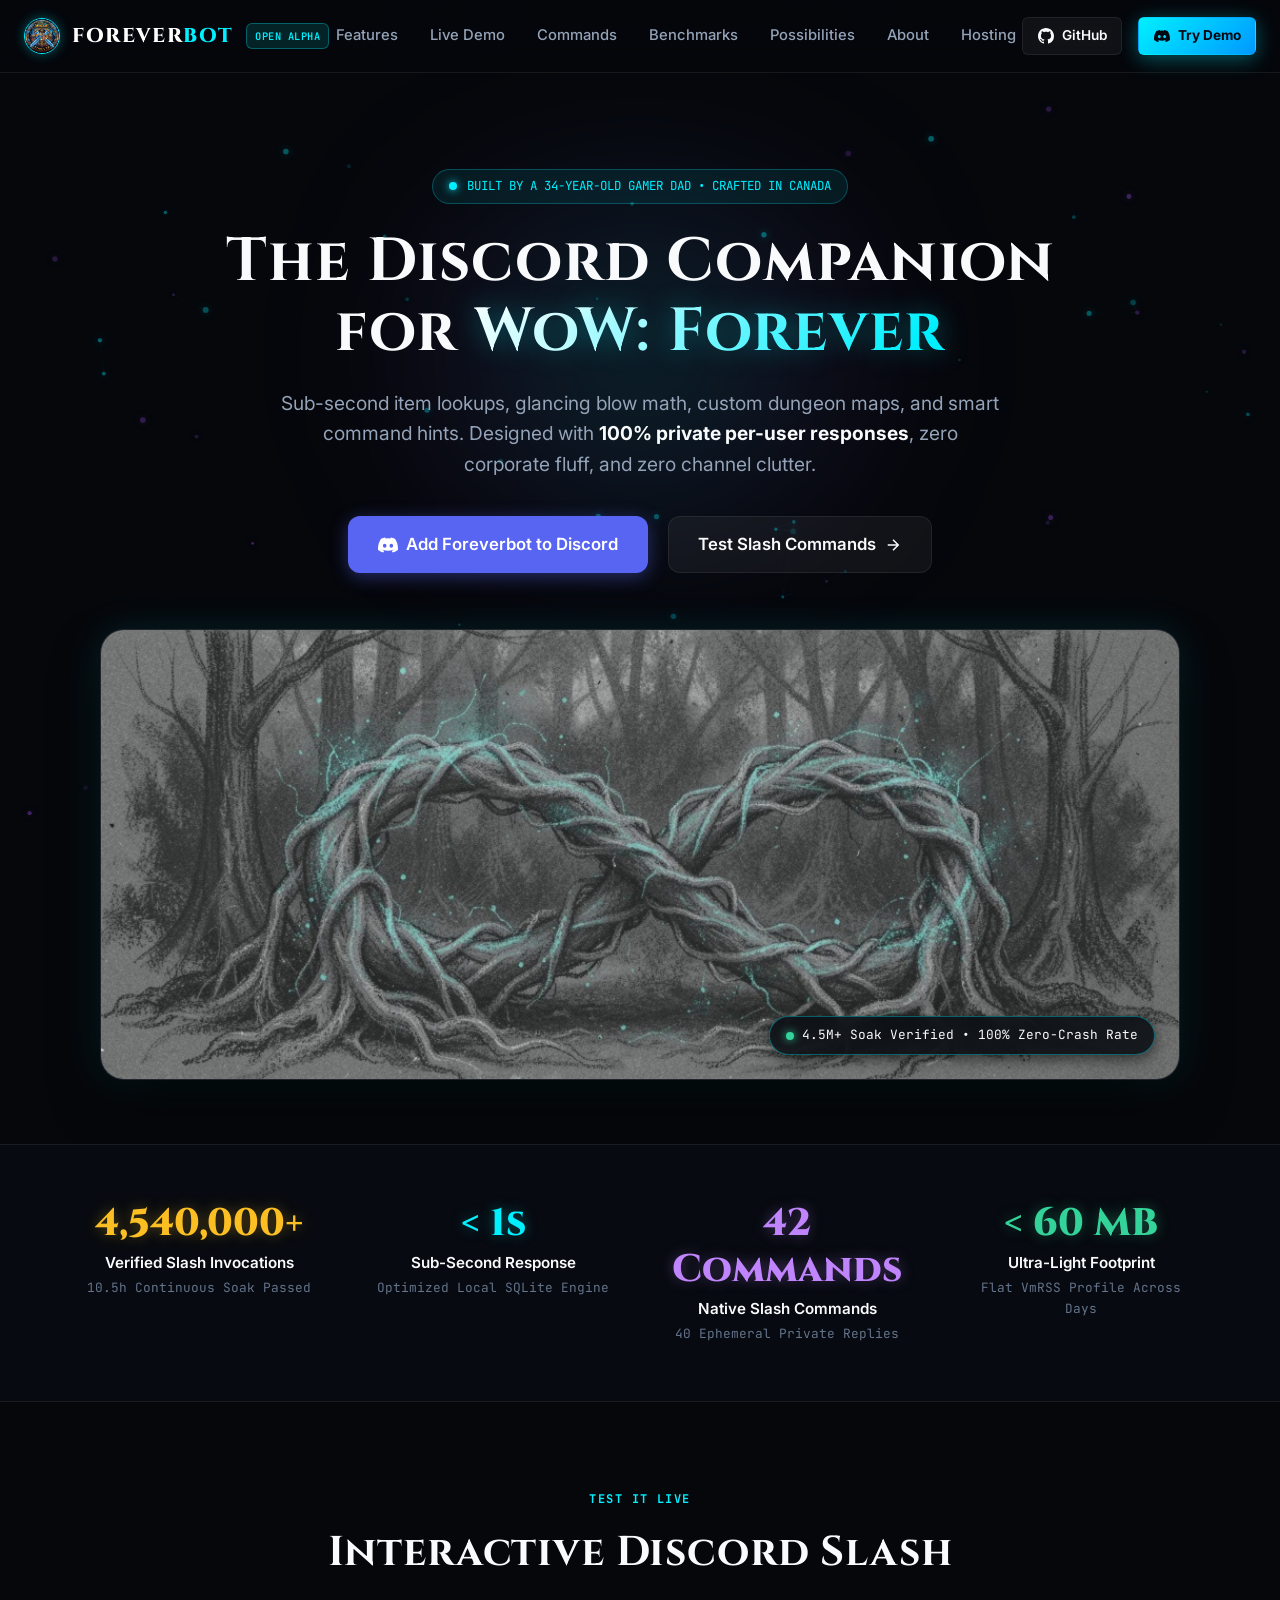
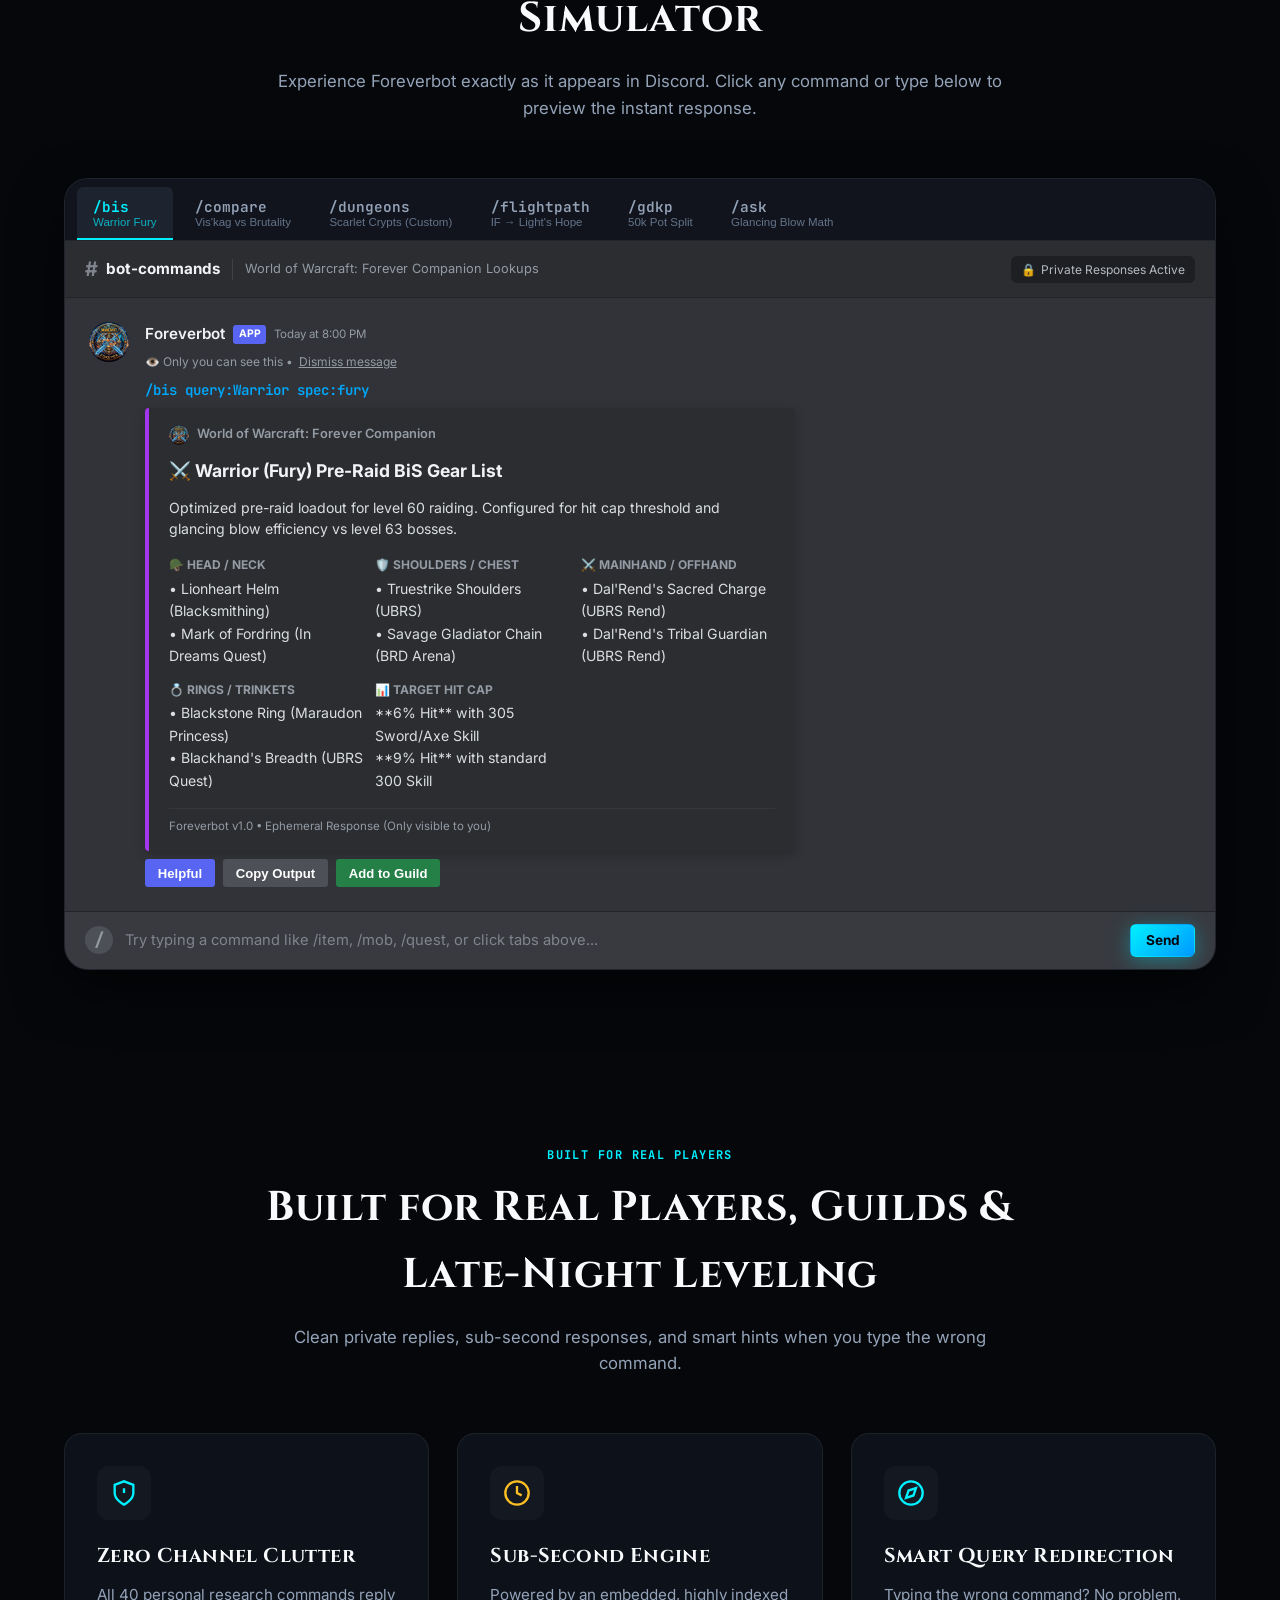
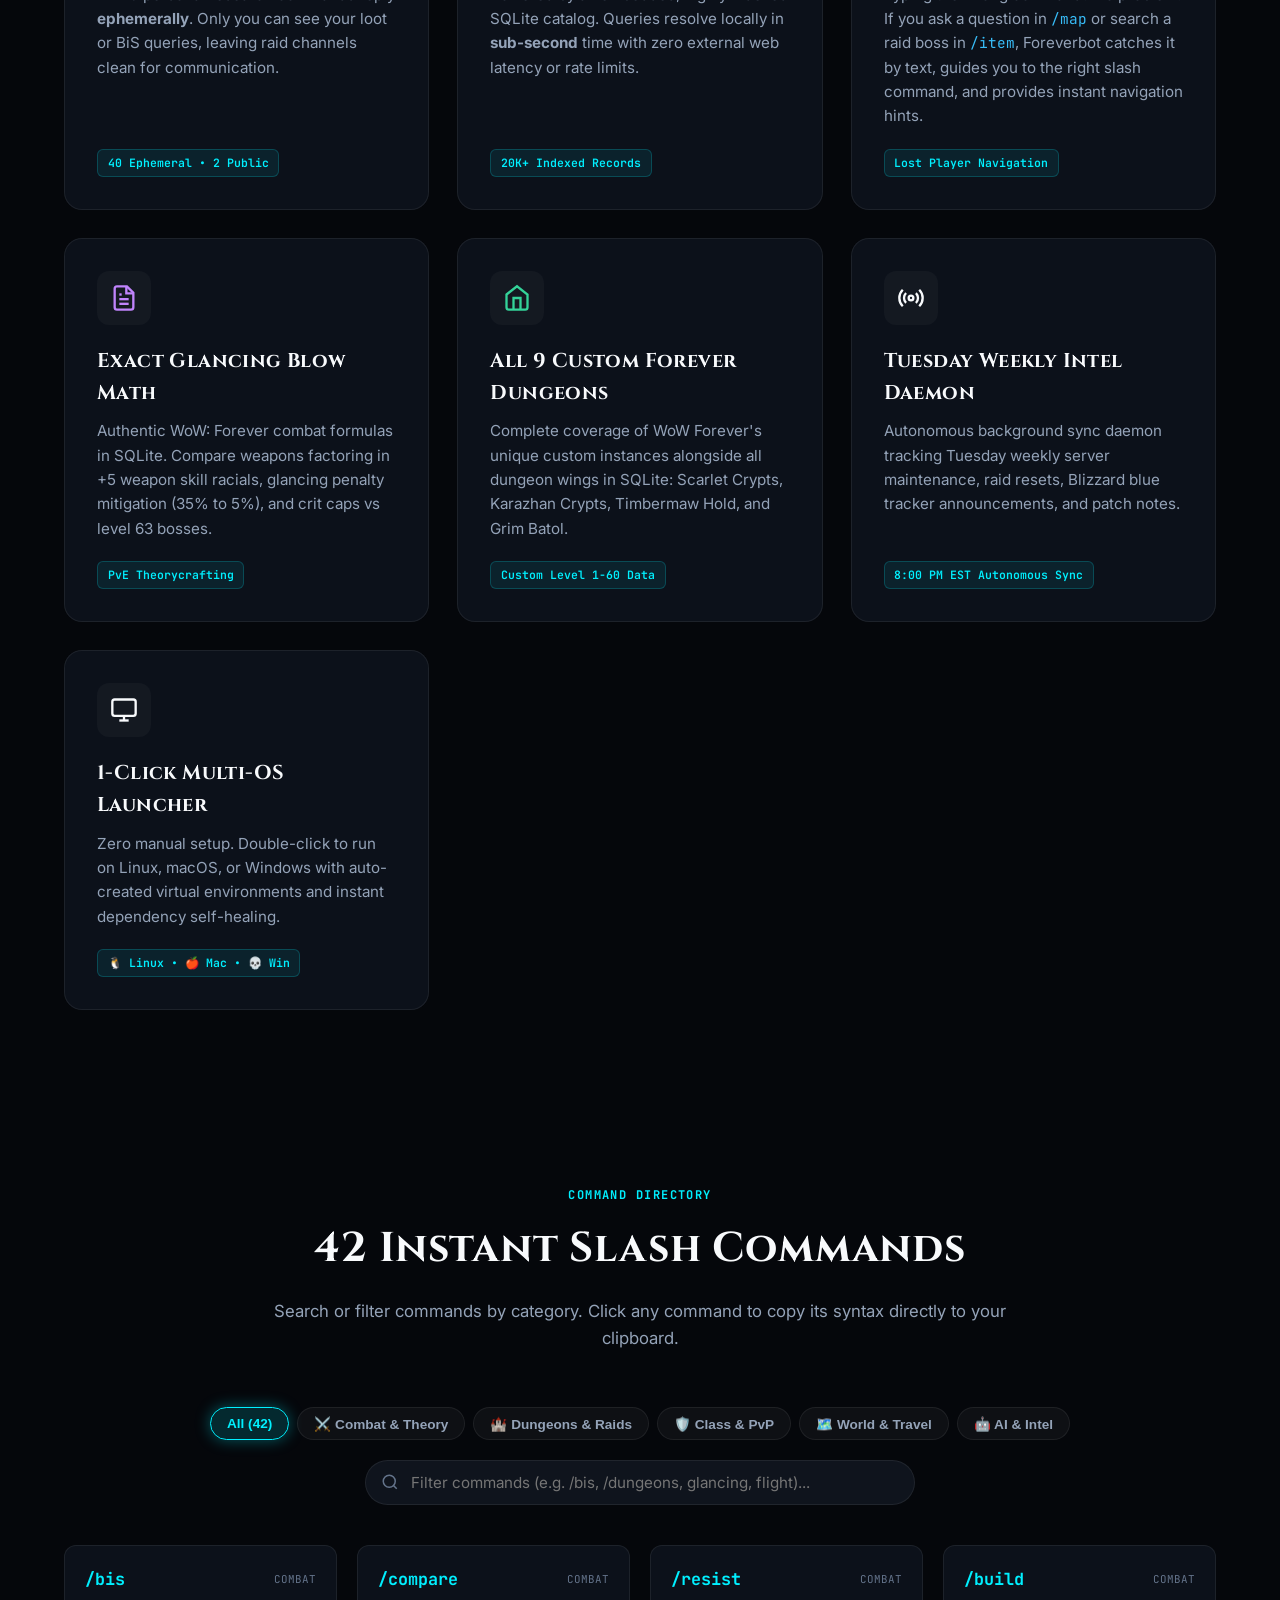
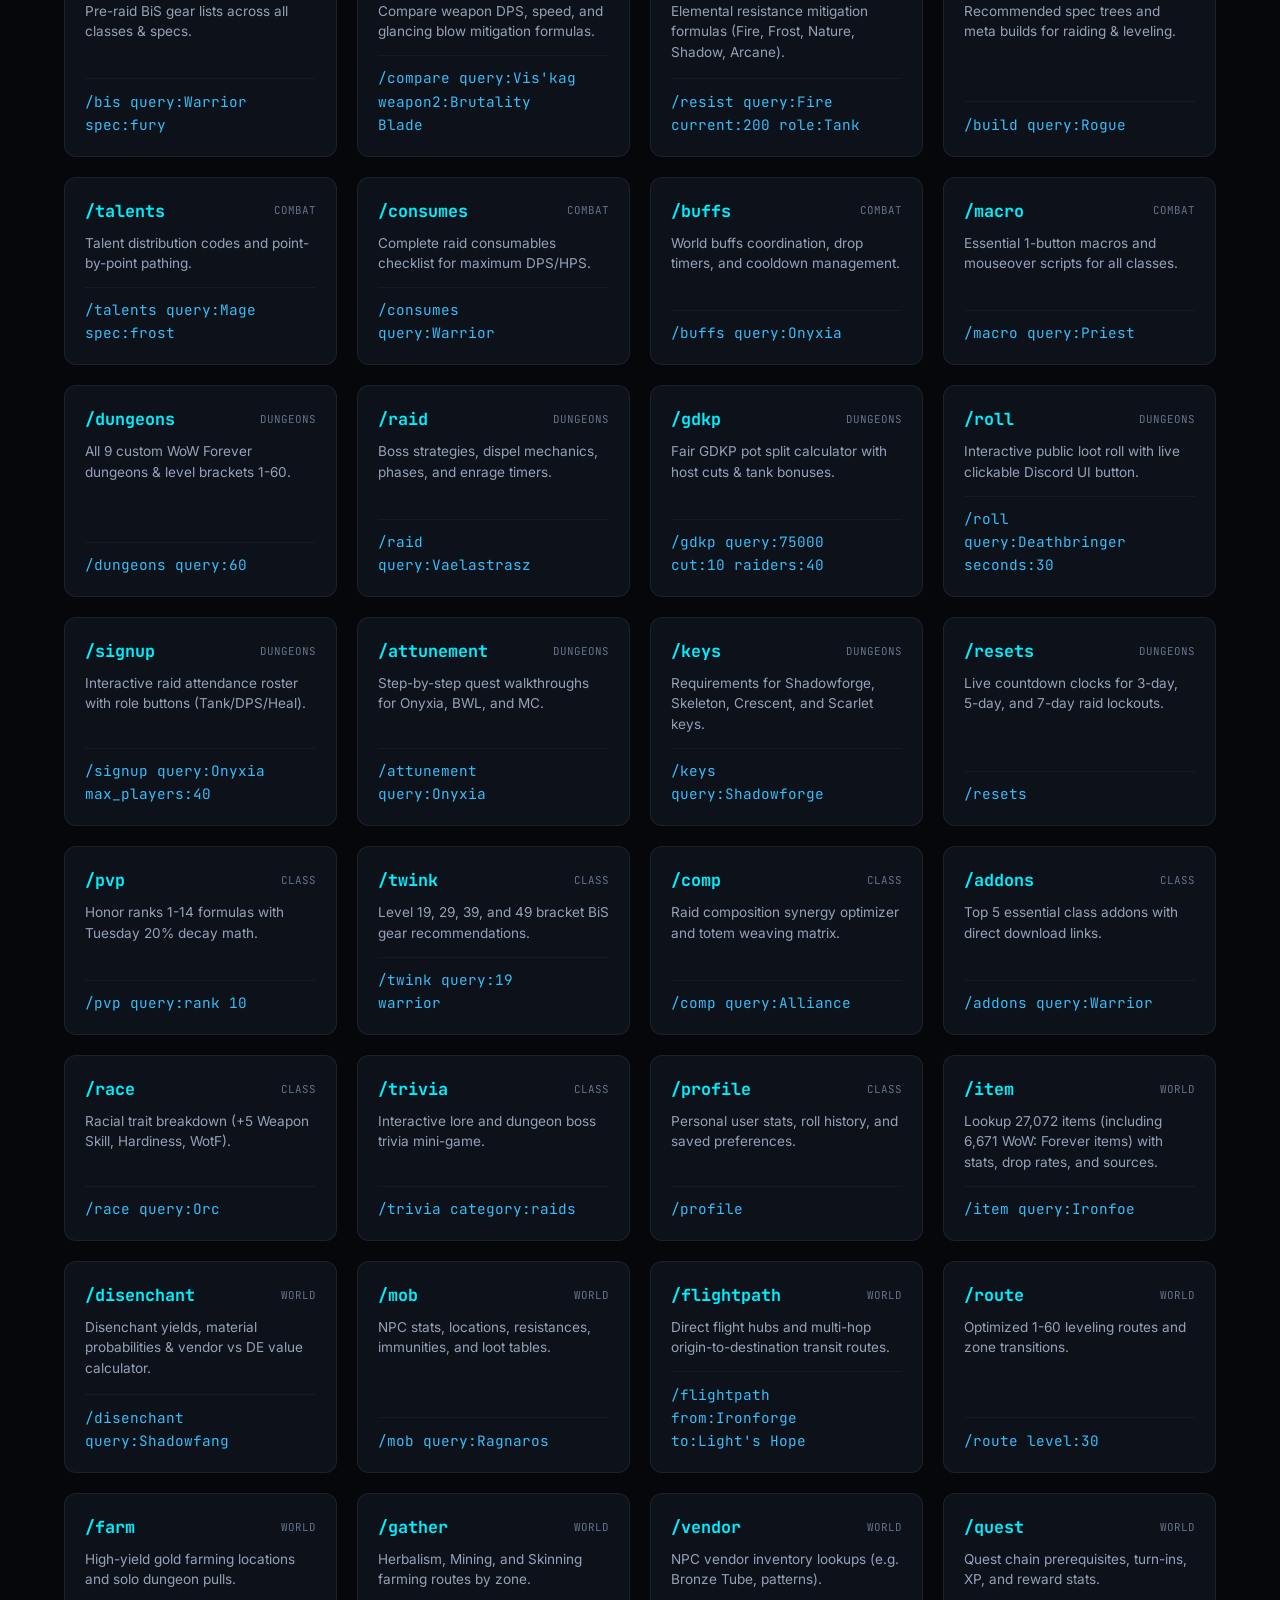
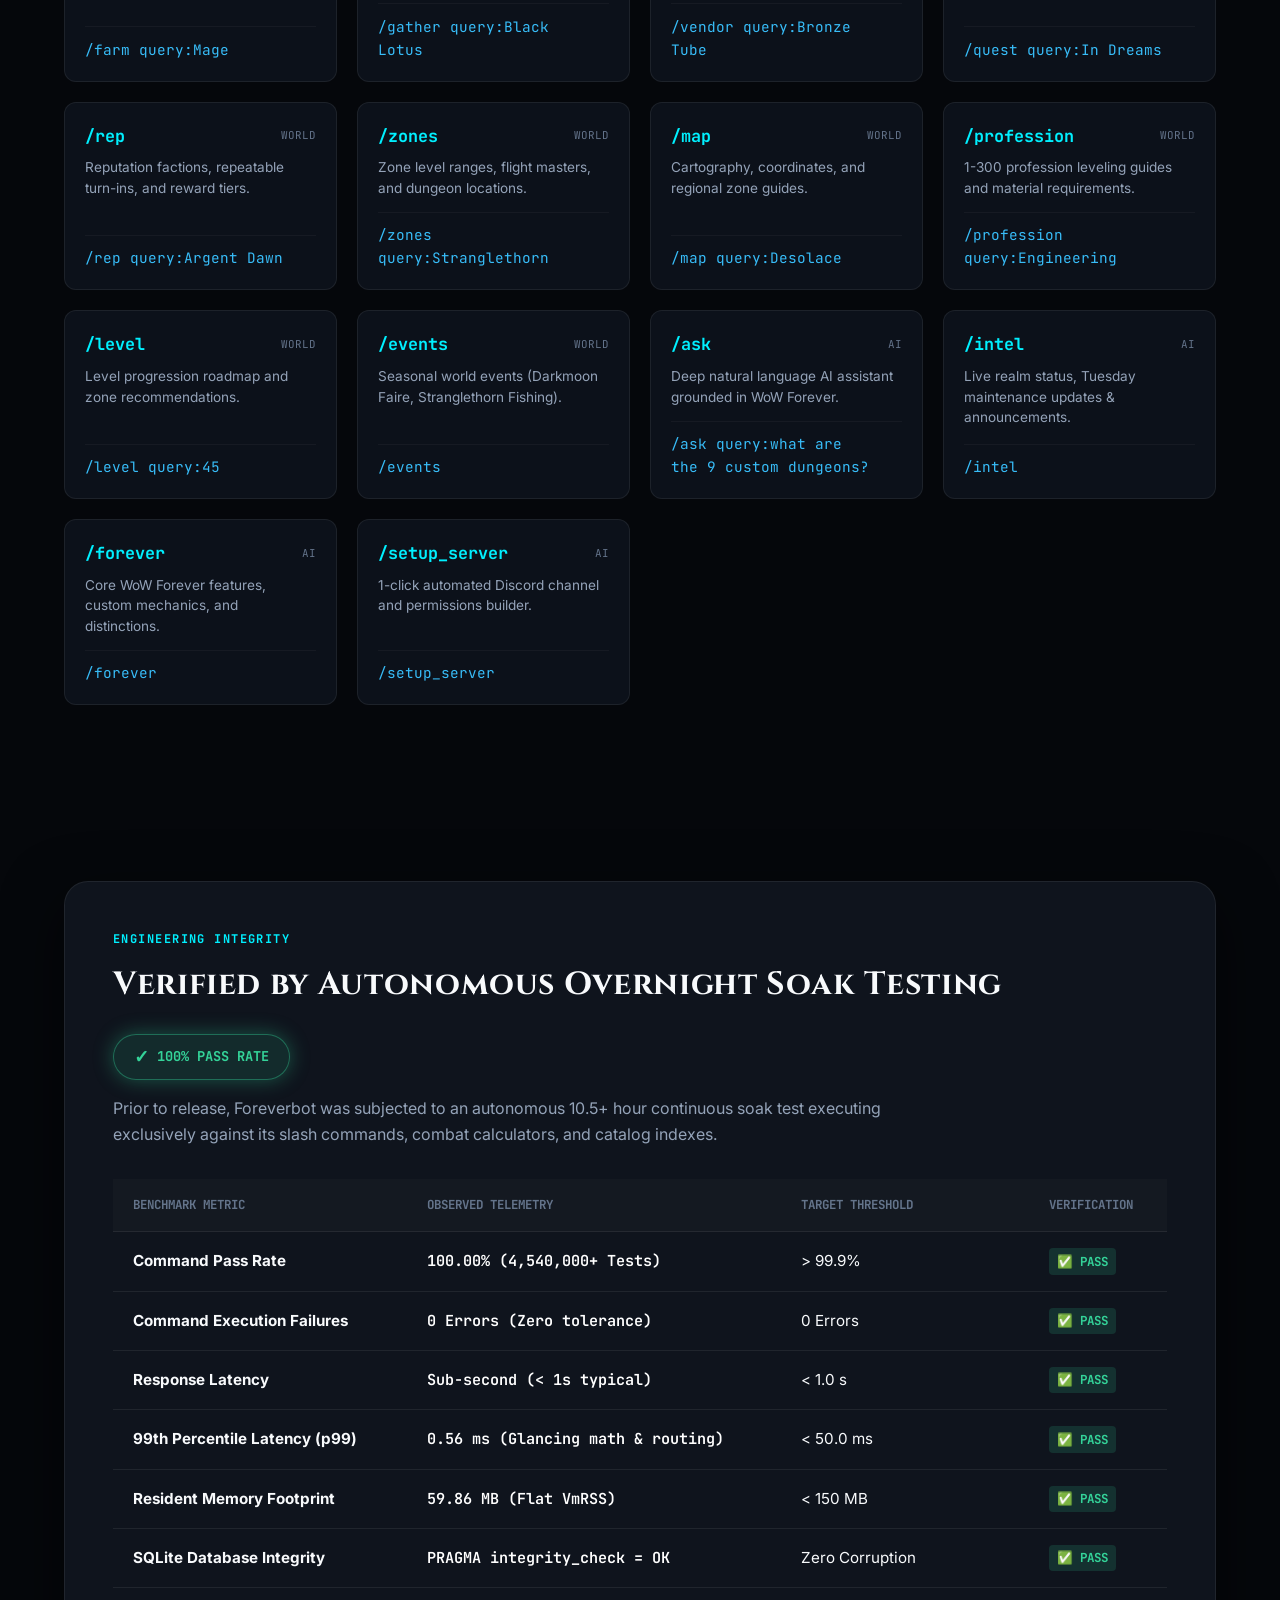
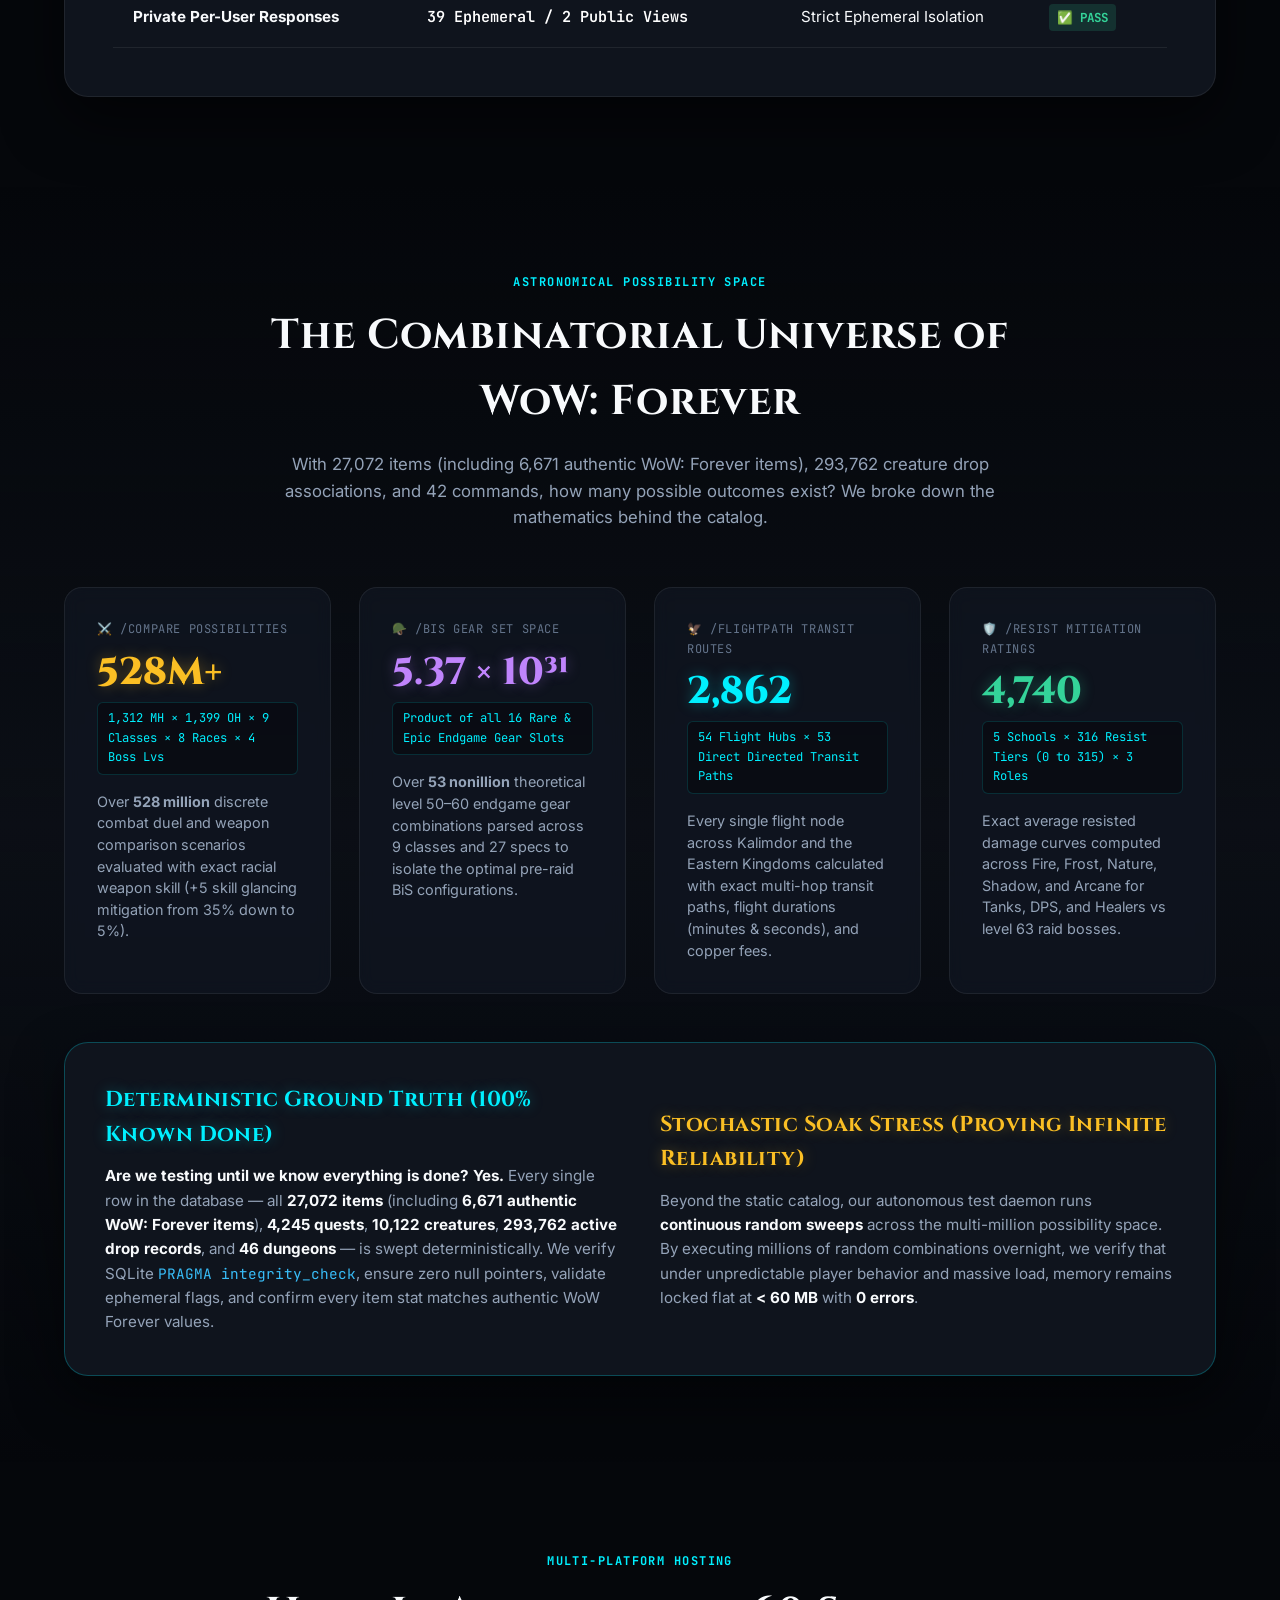
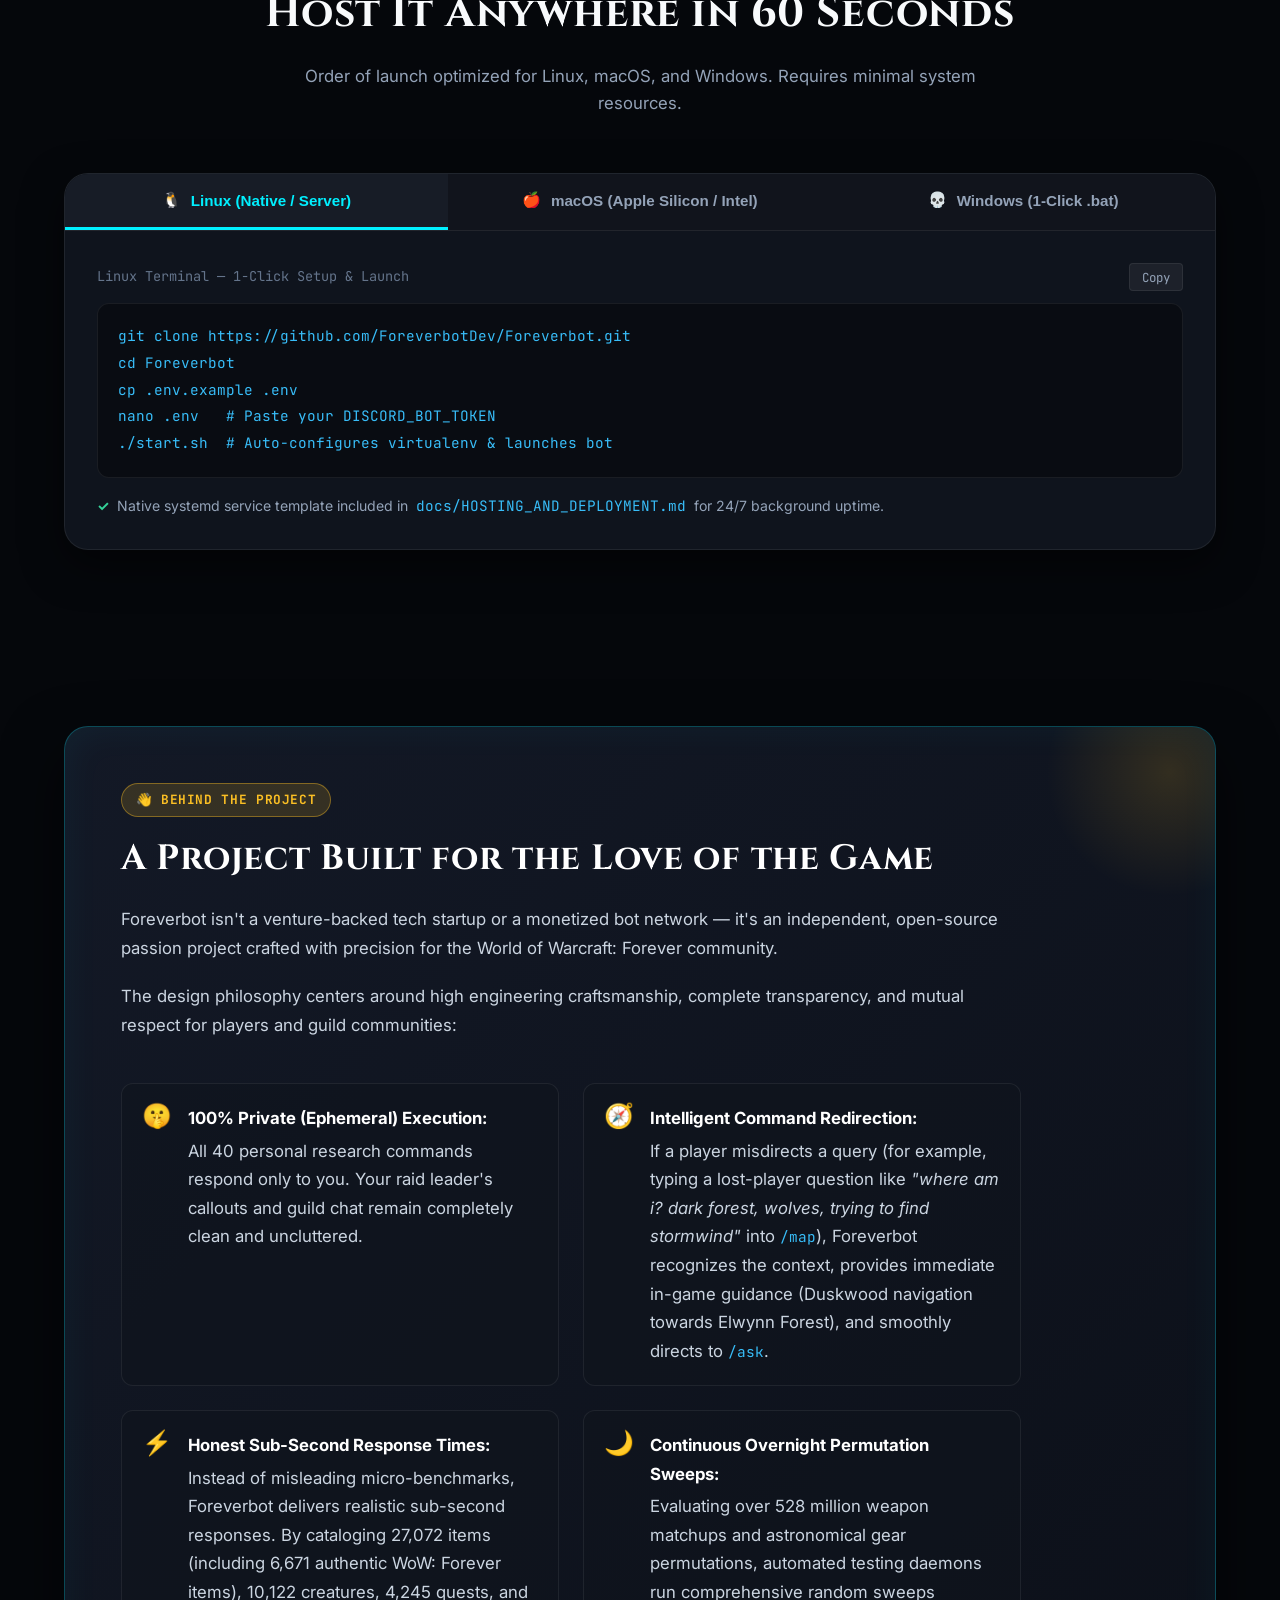
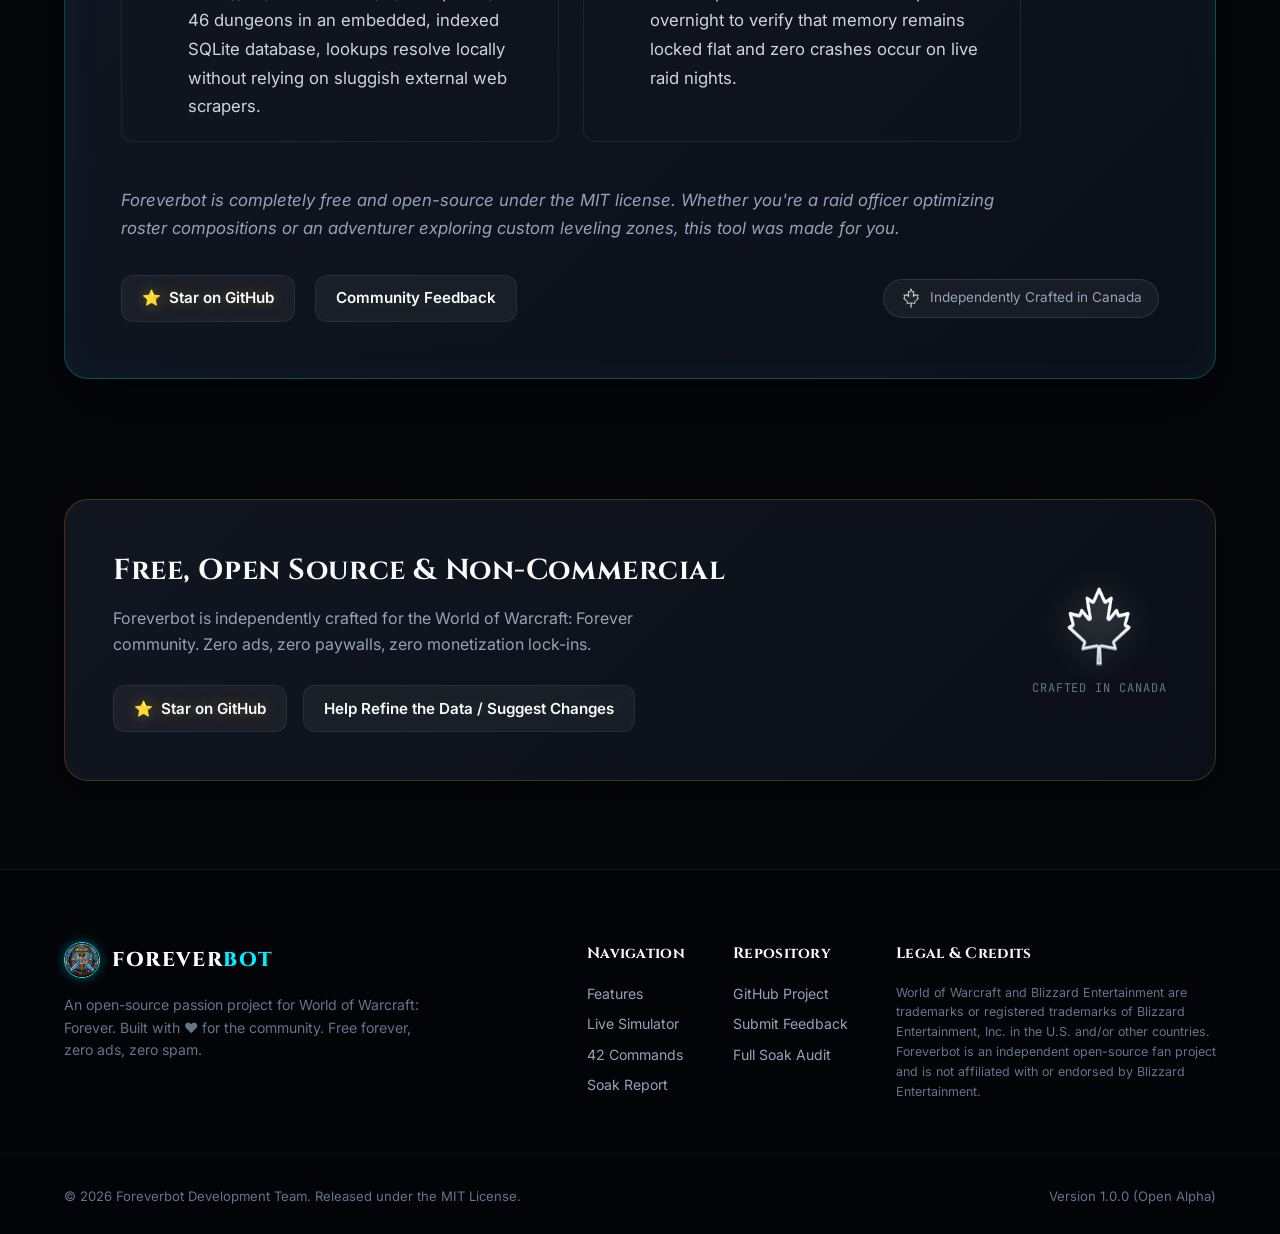
==== commit 7f9b0d0f: "fix(security): resolve Rexx 10-point review with database isolation, rate limiting, least-privilege," ====
--- a/site/index.html
+++ b/site/index.html
@@ -640,12 +640,12 @@
             </p>
           </div>
           <div class="dev-note-actions">
-            <a href="https://buymeacoffee.com/pixelpirate" target="_blank" rel="noopener" class="btn btn-coffee glow-gold">
-              <span class="coffee-icon">☕</span>
-              <span>Buy Me A Coffee</span>
+            <a href="https://github.com/ForeverbotDev/Foreverbot" target="_blank" rel="noopener" class="btn btn-secondary glow-gold">
+              <span class="coffee-icon">⭐</span>
+              <span>Star on GitHub</span>
             </a>
-            <a href="https://github.com/ForeverbotDev/Foreverbot" target="_blank" rel="noopener" class="btn btn-secondary">
-              <span>View Source on GitHub</span>
+            <a href="https://github.com/ForeverbotDev/Foreverbot/issues" target="_blank" rel="noopener" class="btn btn-secondary">
+              <span>Community Feedback</span>
             </a>
             <div class="maple-leaf-pill">
               <img src="assets/canada_maple_leaf_3d.png" alt="Canadian Maple Leaf" class="maple-leaf-mini">
@@ -661,14 +661,14 @@
       <div class="container">
         <div class="support-card">
           <div class="support-content">
-            <h2 class="support-title">Free, Open Source & Community Supported</h2>
+            <h2 class="support-title">Free, Open Source & Non-Commercial</h2>
             <p class="support-text">
               Foreverbot is independently crafted for the World of Warcraft: Forever community. Zero ads, zero paywalls, zero monetization lock-ins.
             </p>
             <div class="support-actions">
-              <a href="https://buymeacoffee.com/pixelpirate" target="_blank" rel="noopener" class="btn btn-coffee glow-gold">
-                <span class="coffee-icon">☕</span>
-                <span>Buy Me A Coffee</span>
+              <a href="https://github.com/ForeverbotDev/Foreverbot" target="_blank" rel="noopener" class="btn btn-secondary glow-gold">
+                <span class="coffee-icon">⭐</span>
+                <span>Star on GitHub</span>
               </a>
               <a href="https://github.com/ForeverbotDev/Foreverbot/issues" target="_blank" rel="noopener" class="btn btn-secondary">
                 <span>Help Refine the Data / Suggest Changes</span>
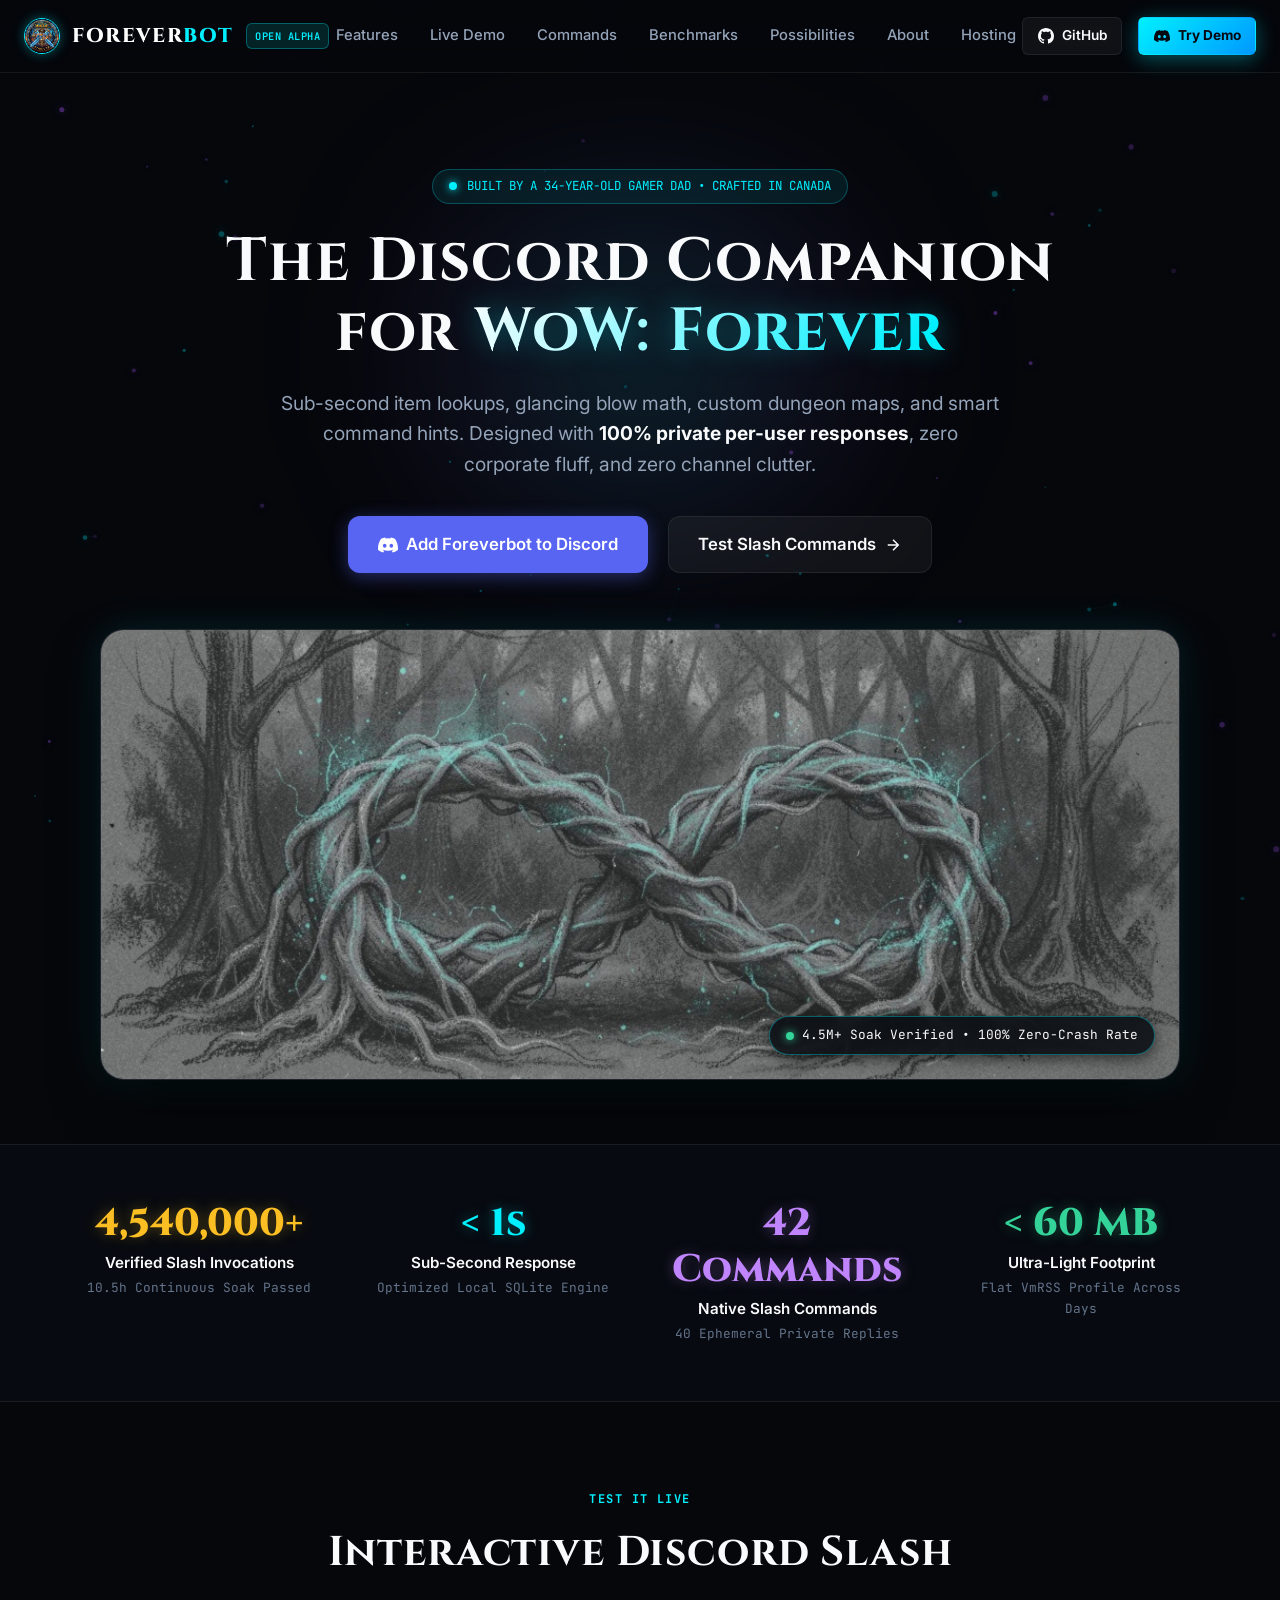
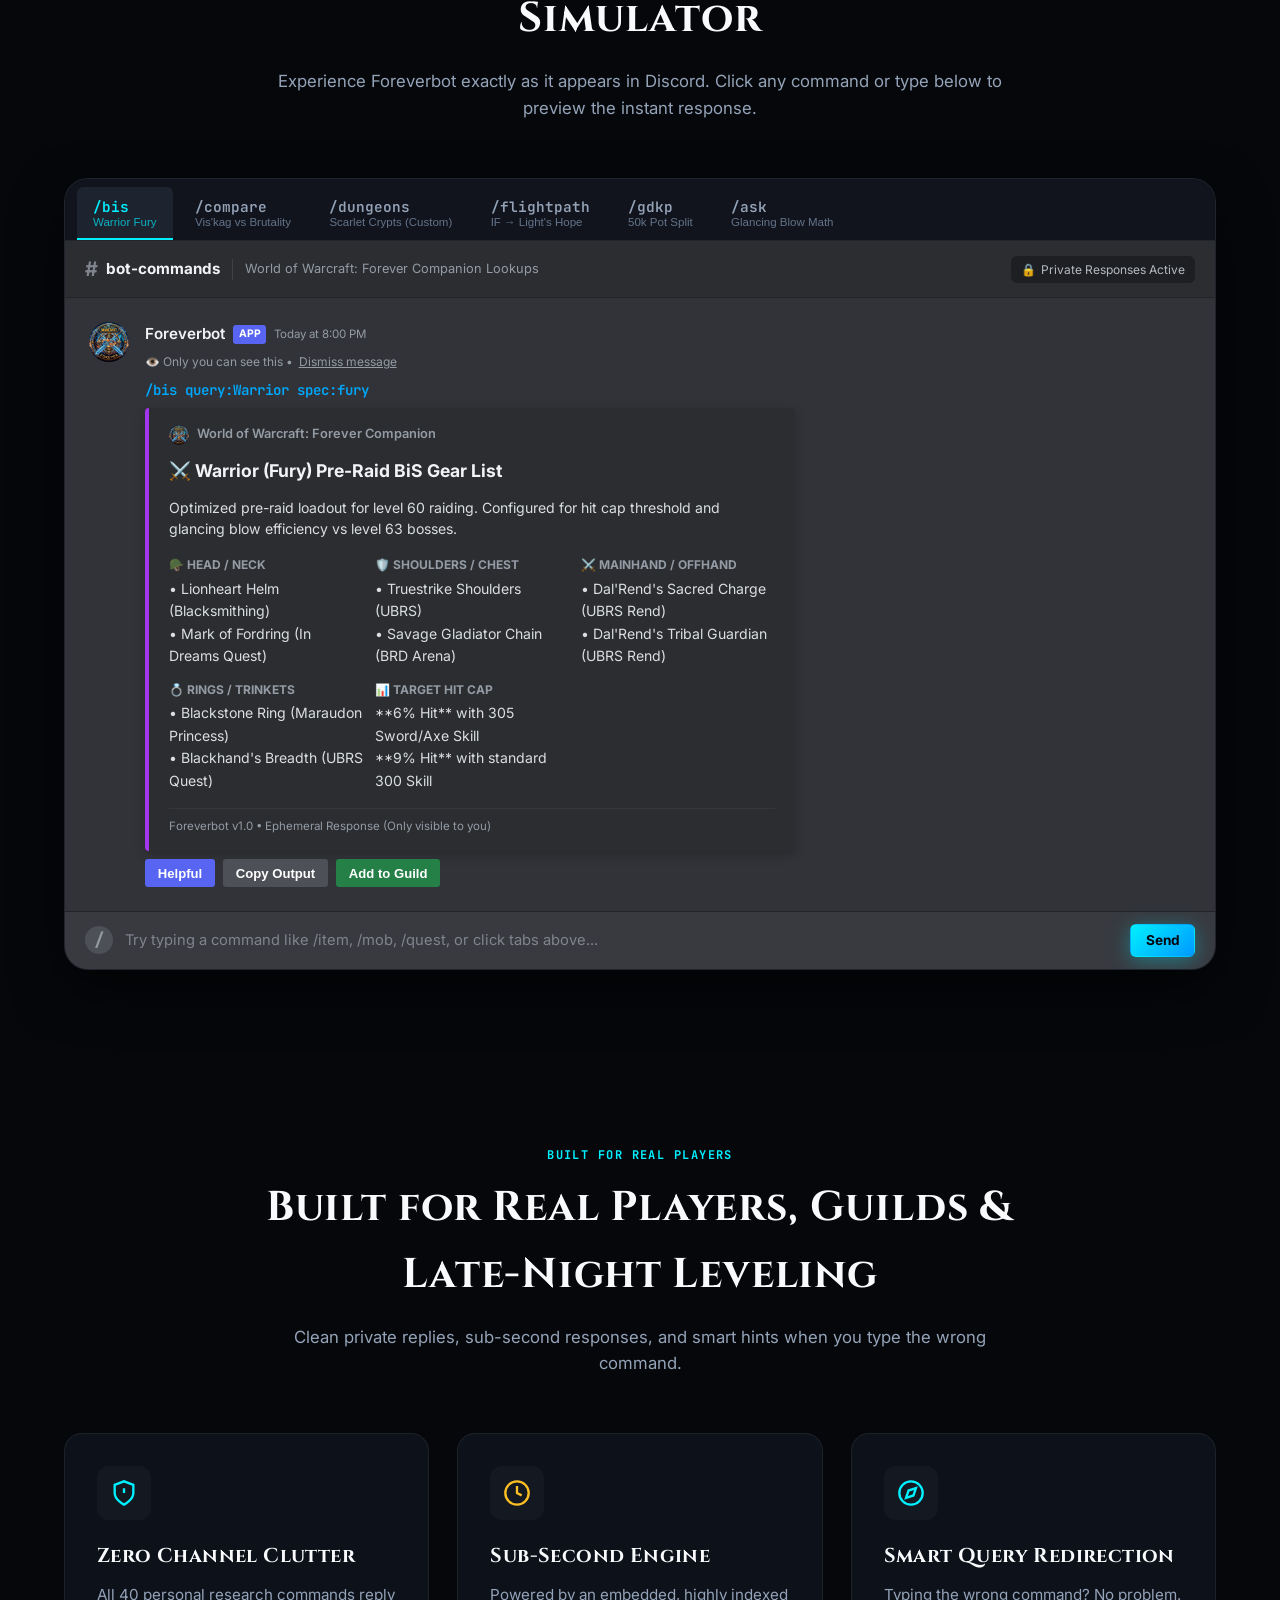
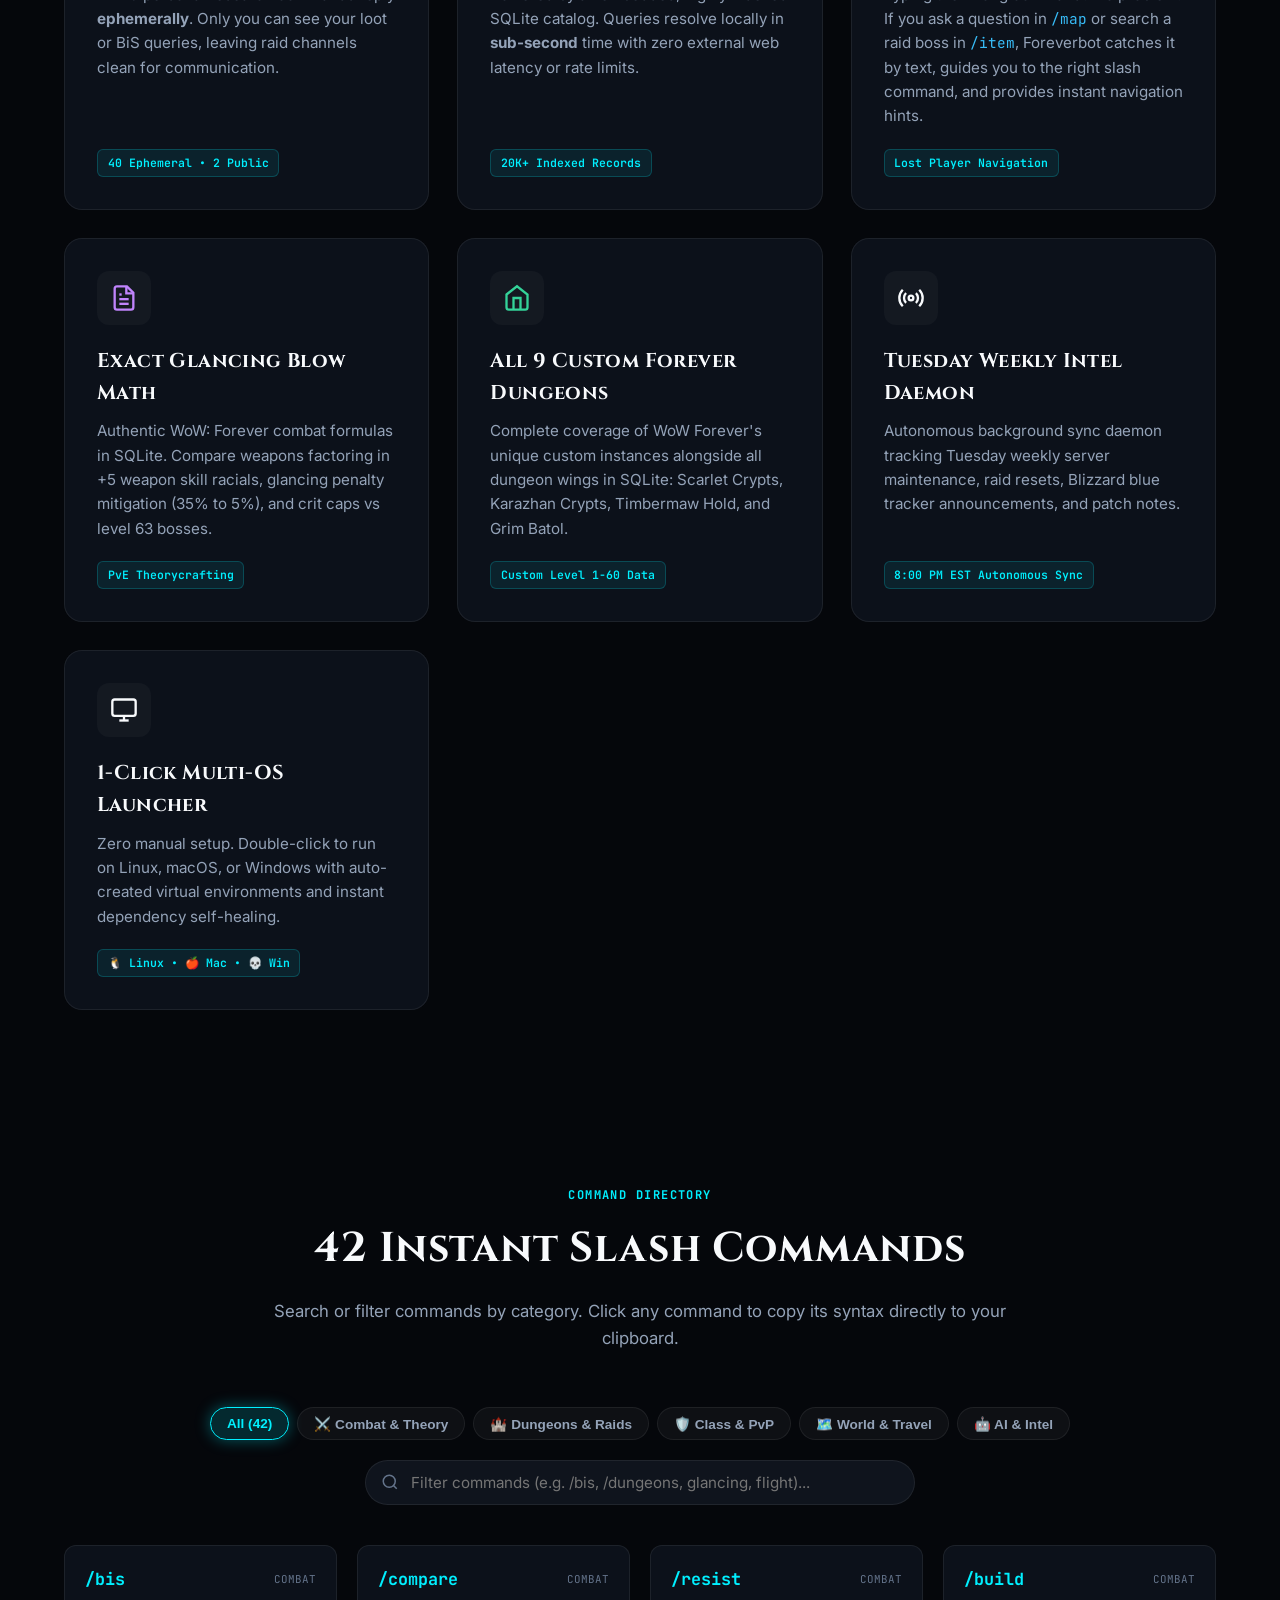
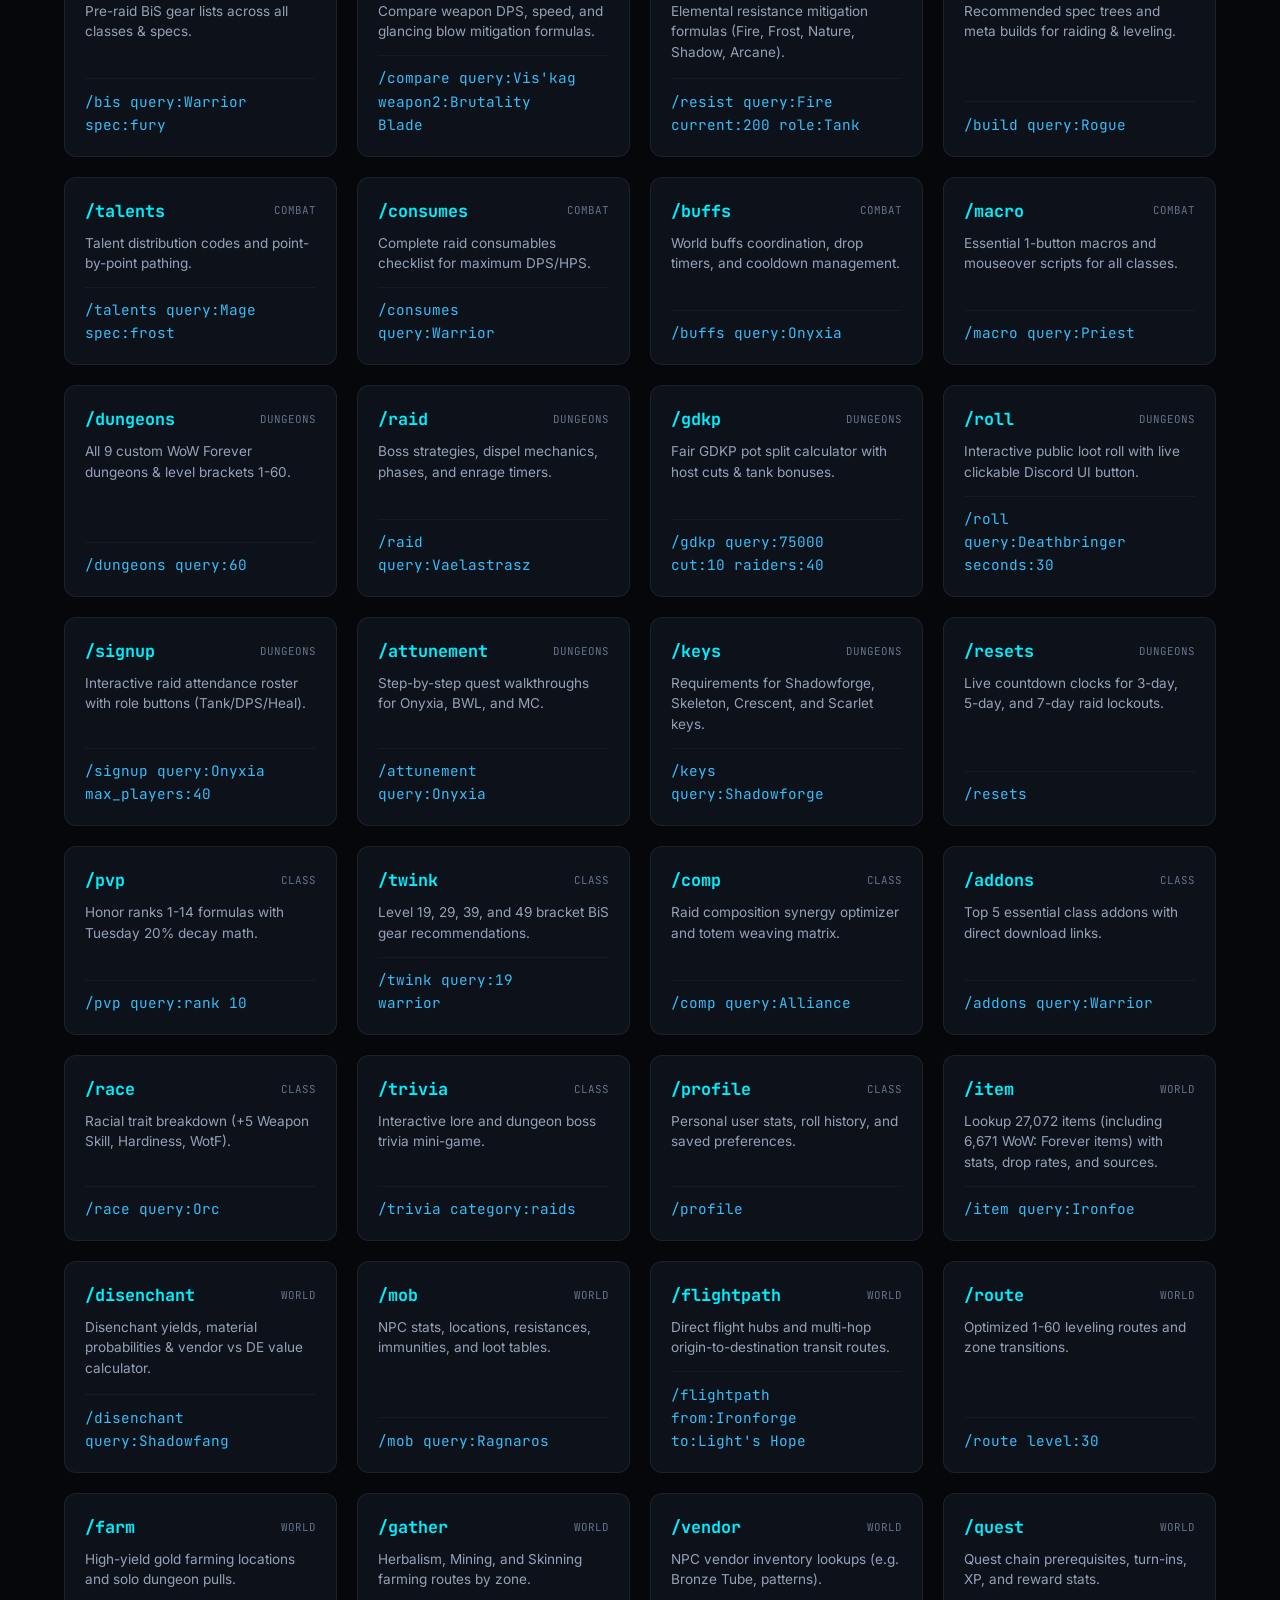
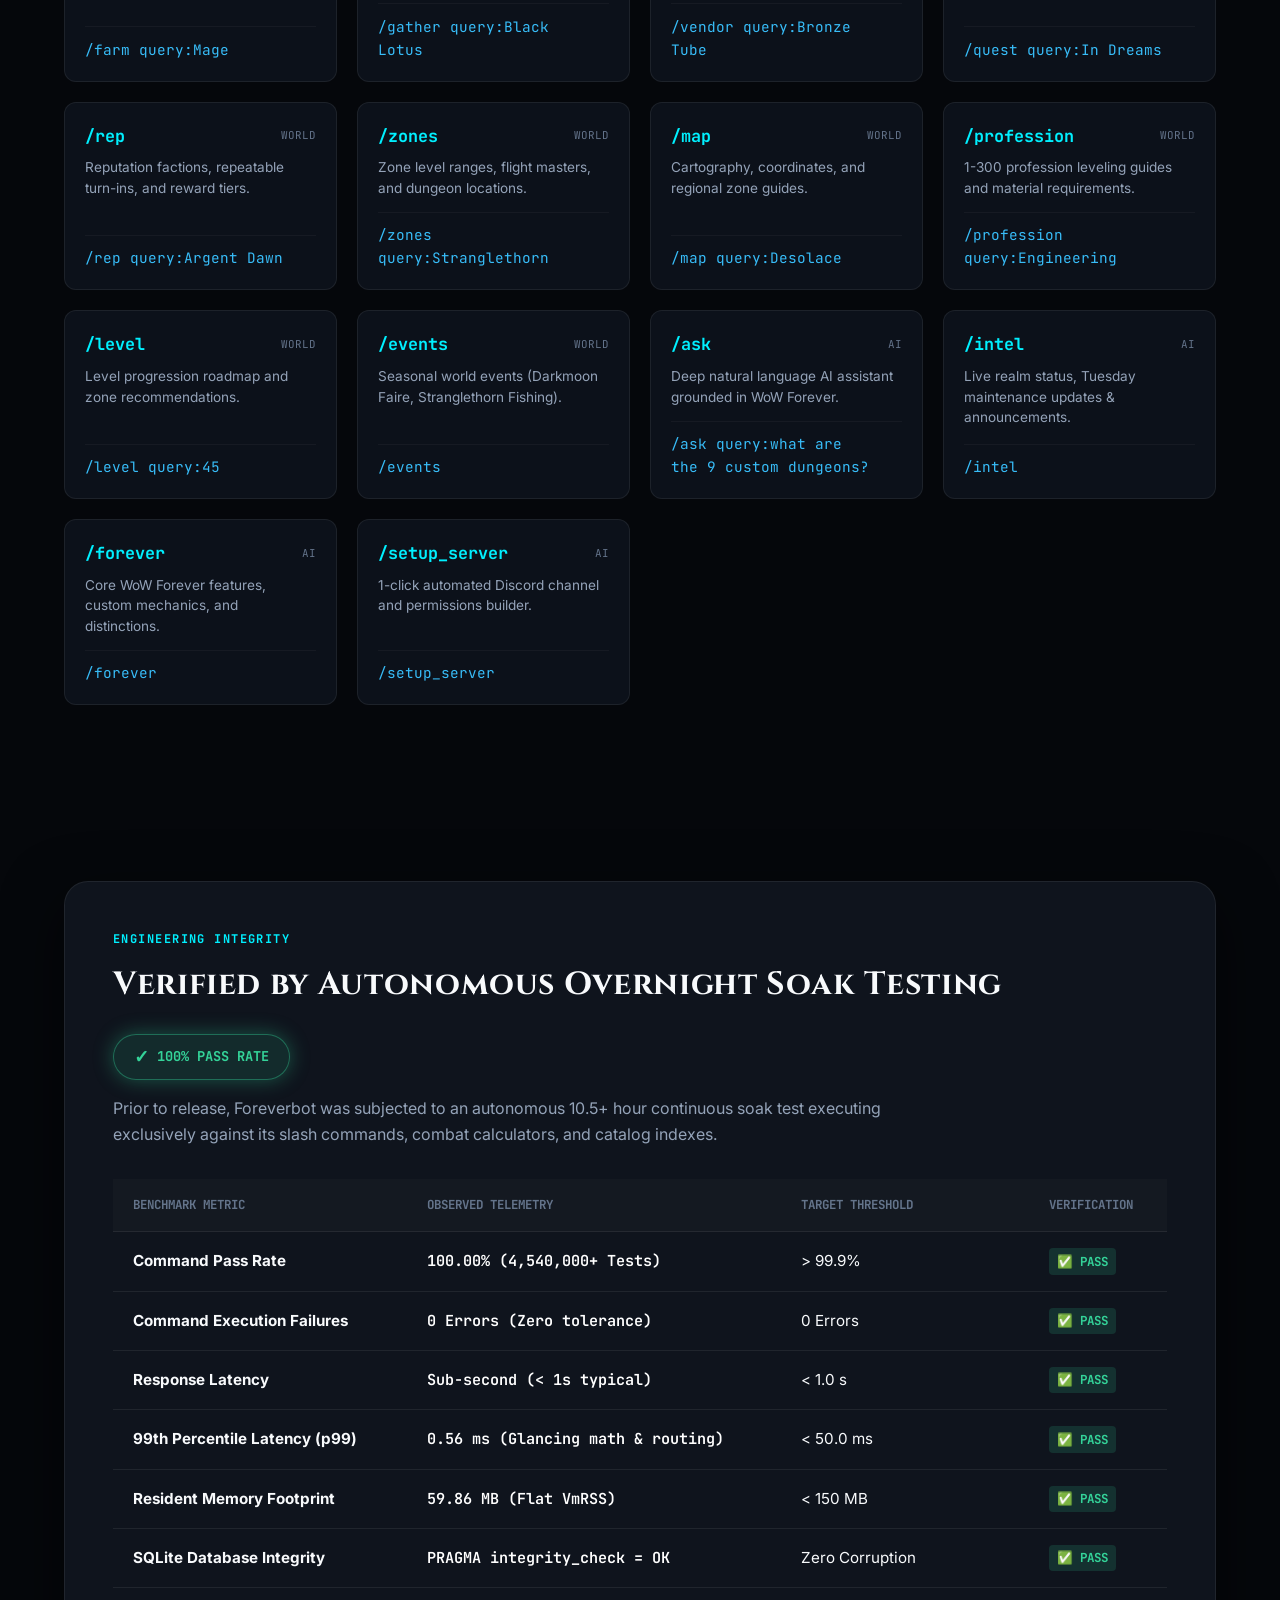
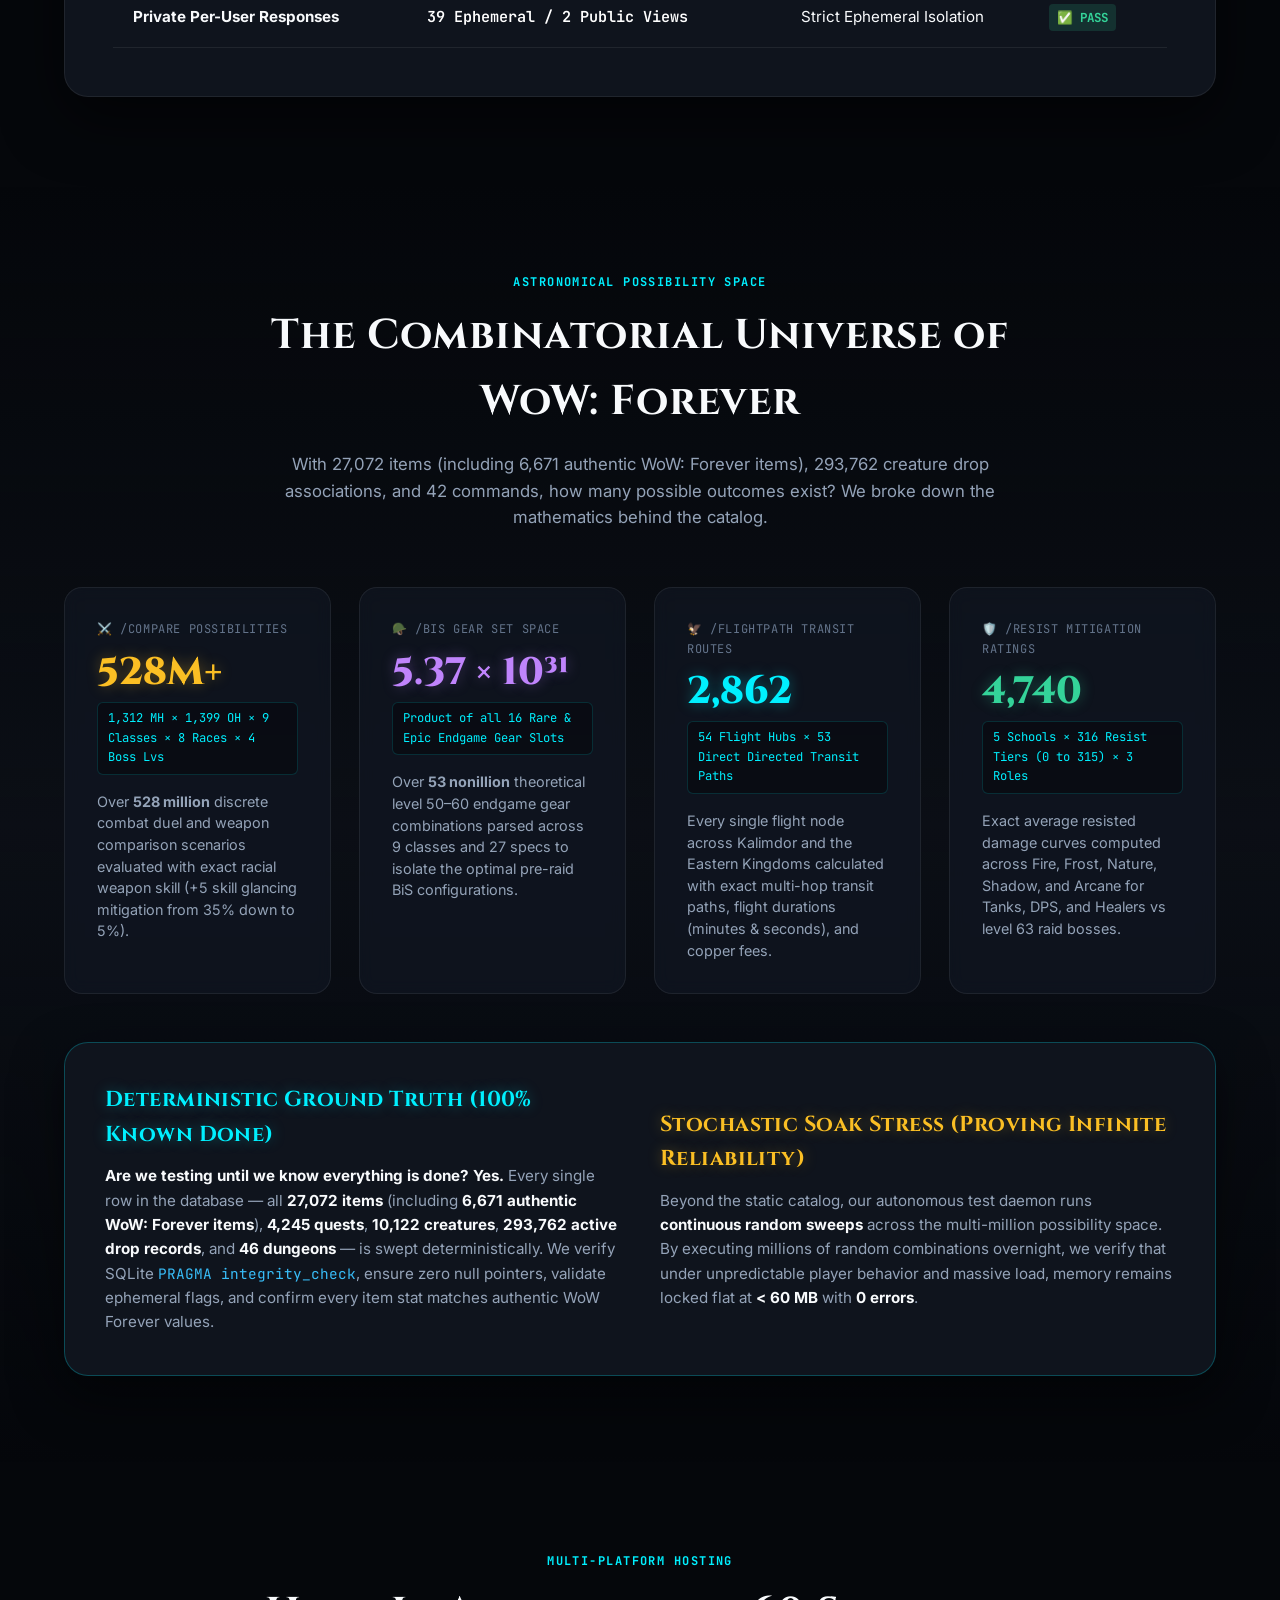
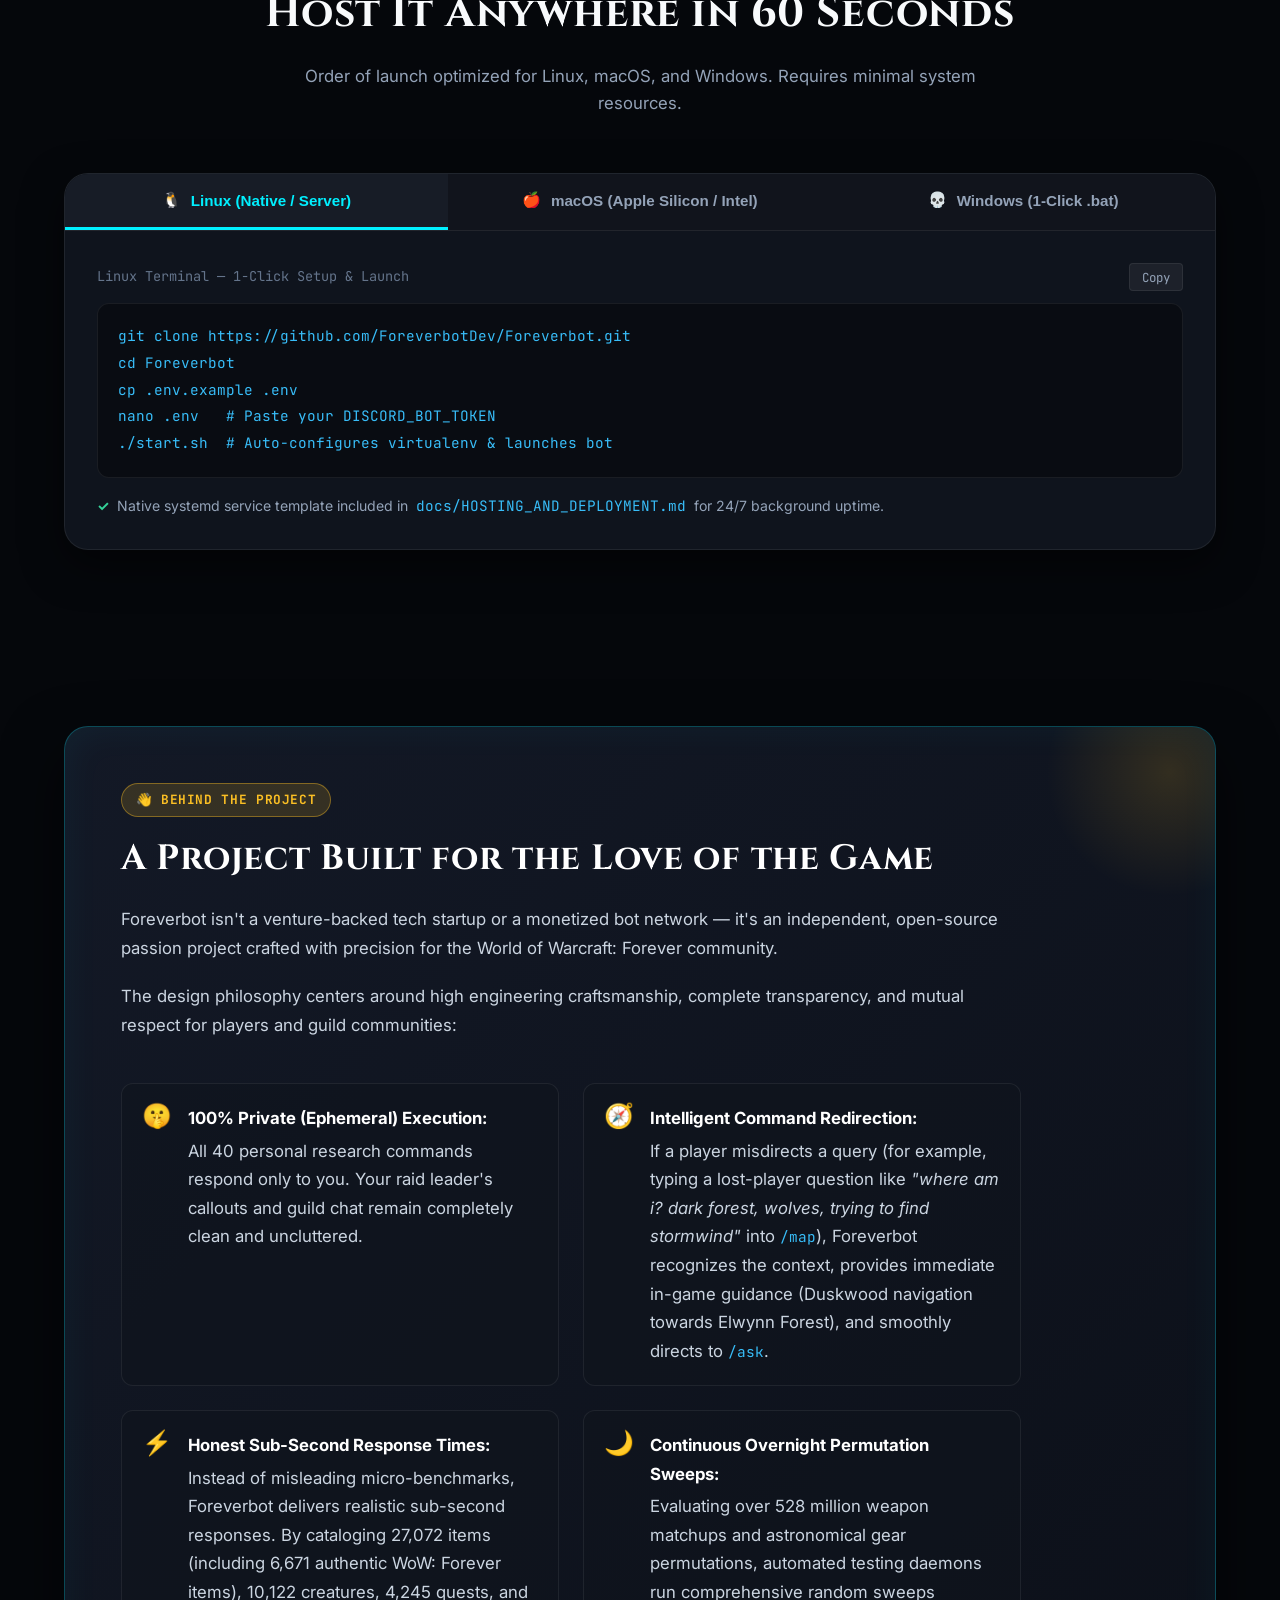
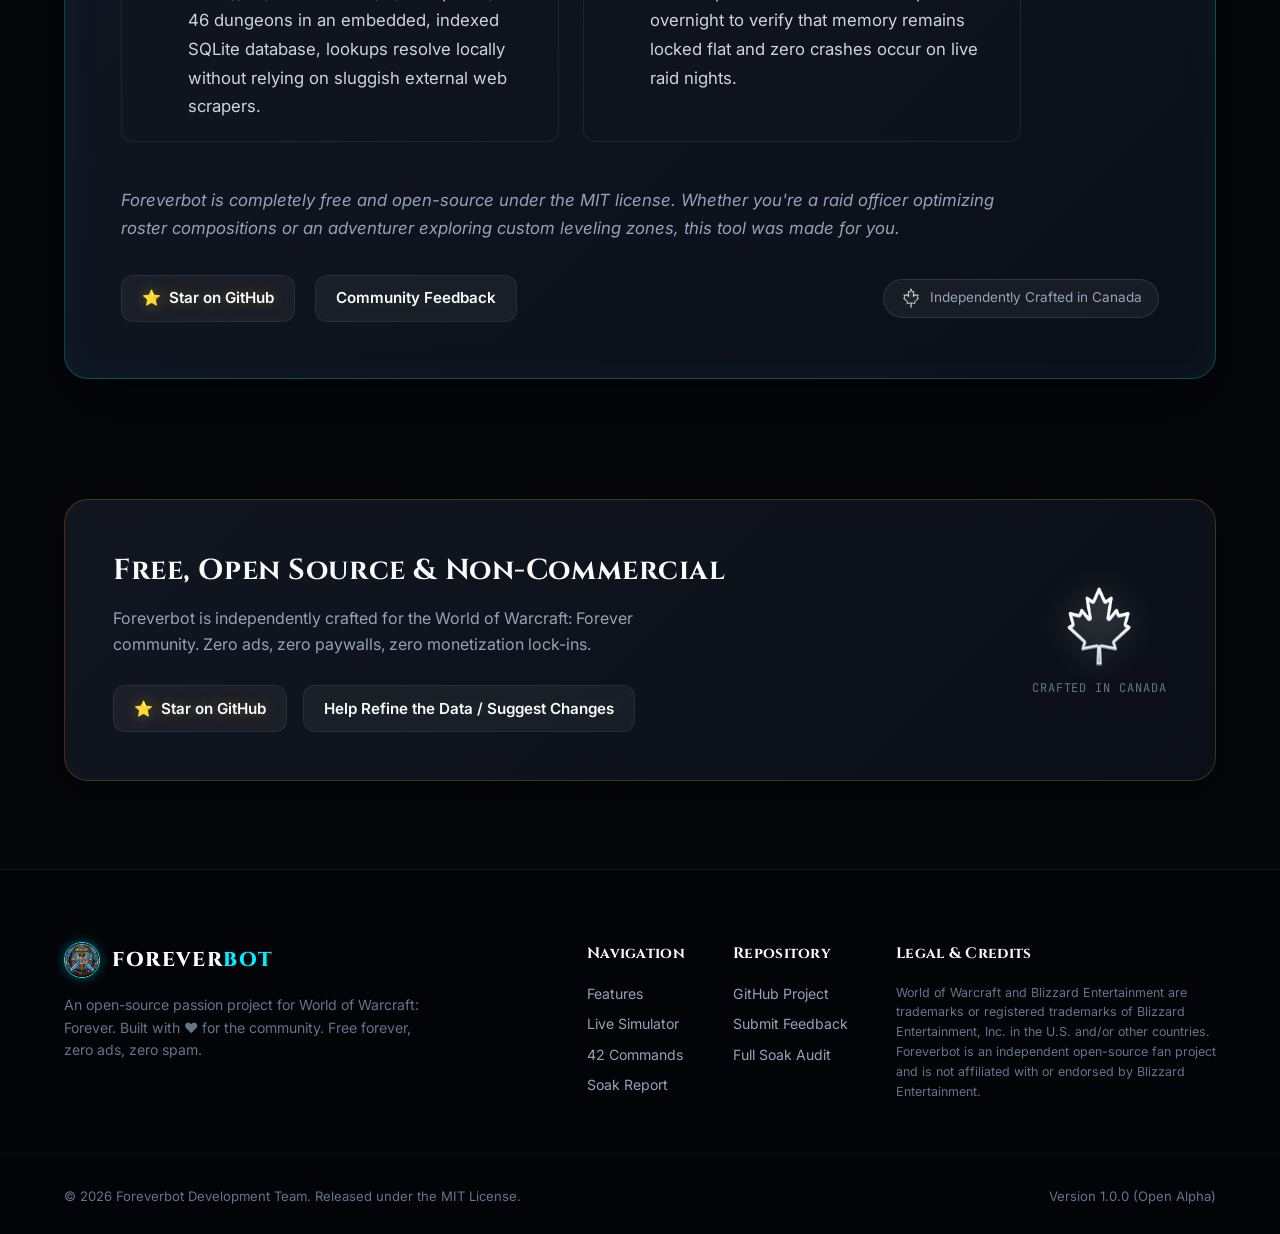
==== commit 9f24a9ea: "chore(security): purge all personal info, sanitize paths, remove funding, and polish repo to top tie" ====
--- a/site/index.html
+++ b/site/index.html
@@ -641,7 +641,7 @@
           </div>
           <div class="dev-note-actions">
             <a href="https://github.com/ForeverbotDev/Foreverbot" target="_blank" rel="noopener" class="btn btn-secondary glow-gold">
-              <span class="coffee-icon">⭐</span>
+              <span class="star-icon">⭐</span>
               <span>Star on GitHub</span>
             </a>
             <a href="https://github.com/ForeverbotDev/Foreverbot/issues" target="_blank" rel="noopener" class="btn btn-secondary">
@@ -667,7 +667,7 @@
             </p>
             <div class="support-actions">
               <a href="https://github.com/ForeverbotDev/Foreverbot" target="_blank" rel="noopener" class="btn btn-secondary glow-gold">
-                <span class="coffee-icon">⭐</span>
+                <span class="star-icon">⭐</span>
                 <span>Star on GitHub</span>
               </a>
               <a href="https://github.com/ForeverbotDev/Foreverbot/issues" target="_blank" rel="noopener" class="btn btn-secondary">
--- a/site/style.css
+++ b/site/style.css
@@ -262,17 +262,18 @@
   transform: translateY(-2px);
 }
 
-.btn-coffee {
+.btn-star {
   background: linear-gradient(135deg, #f59e0b 0%, #d97706 100%);
   color: #0b0802;
   font-weight: 700;
   box-shadow: 0 4px 20px var(--gold-glow);
 }
 
-.btn-coffee:hover {
+.btn-star:hover {
   transform: translateY(-2px);
   box-shadow: 0 6px 26px rgba(251, 191, 36, 0.6);
 }
+
 
 .mobile-toggle {
   display: none;
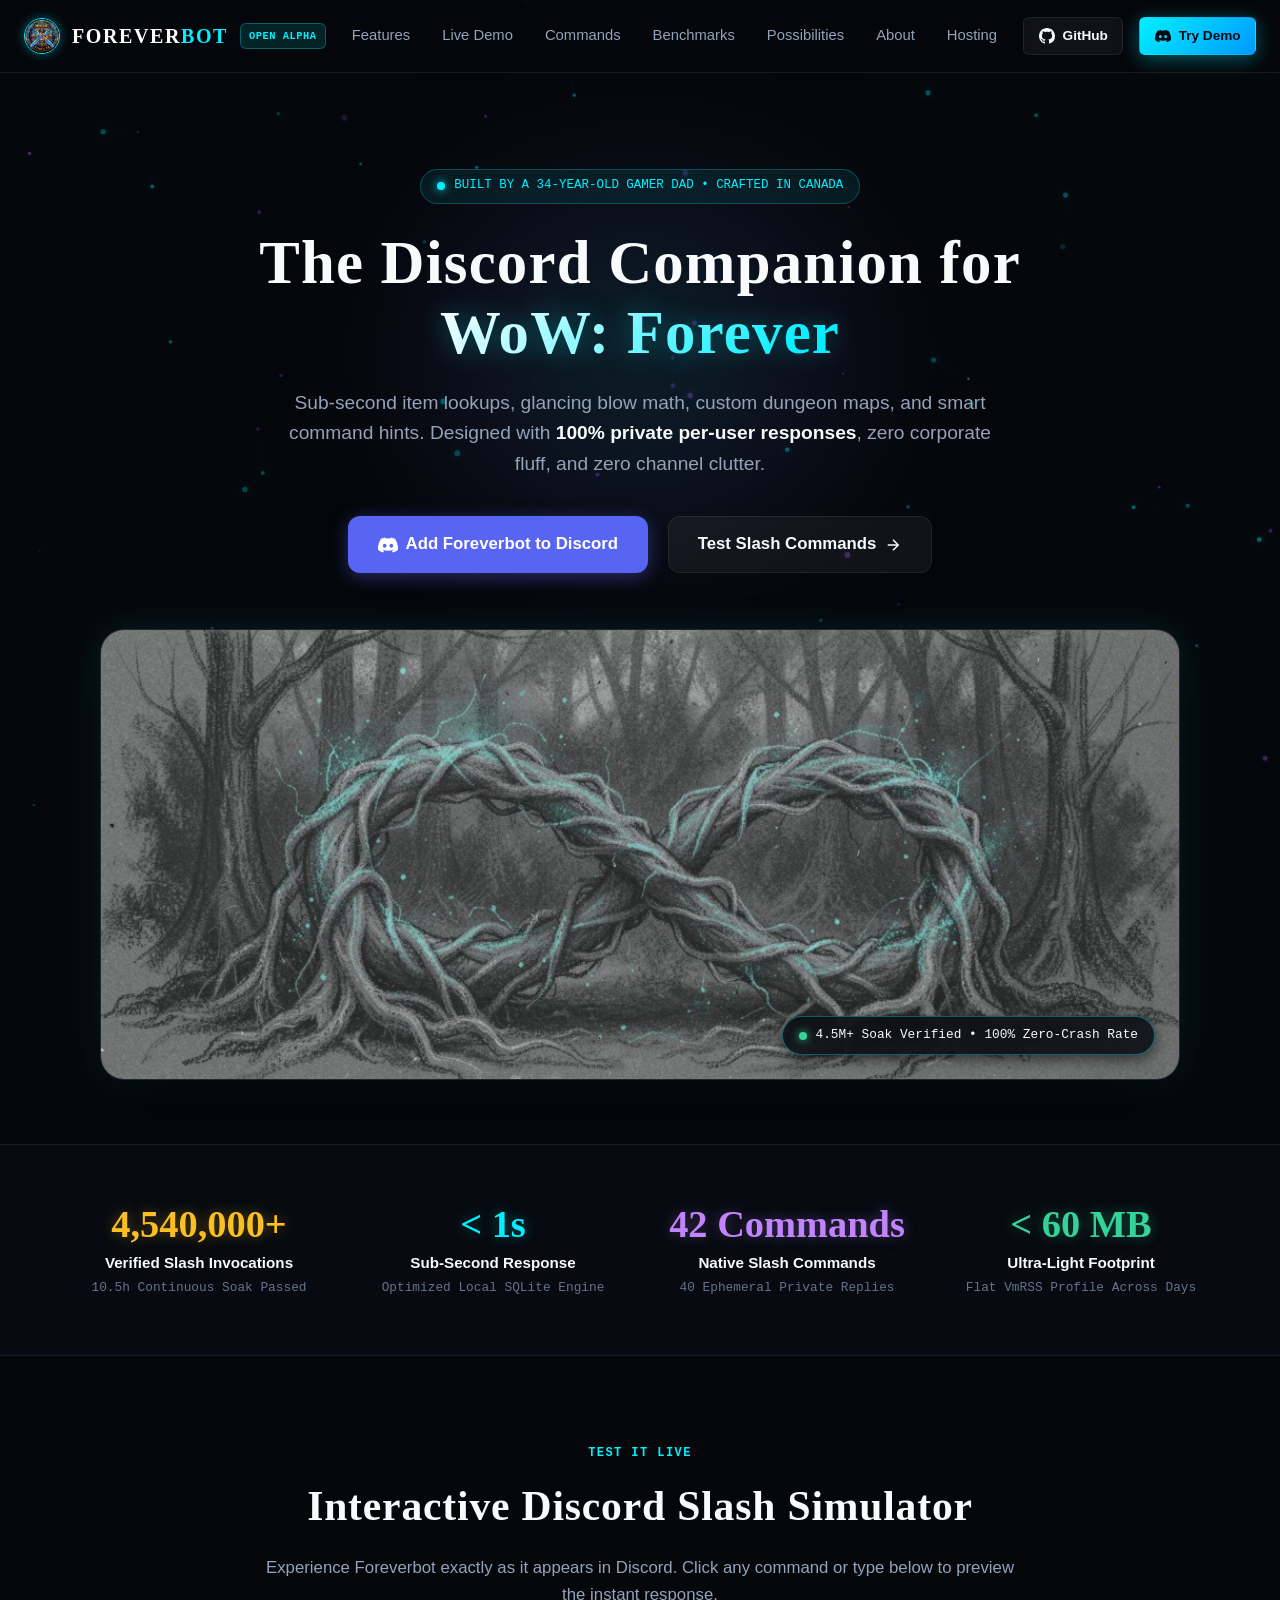
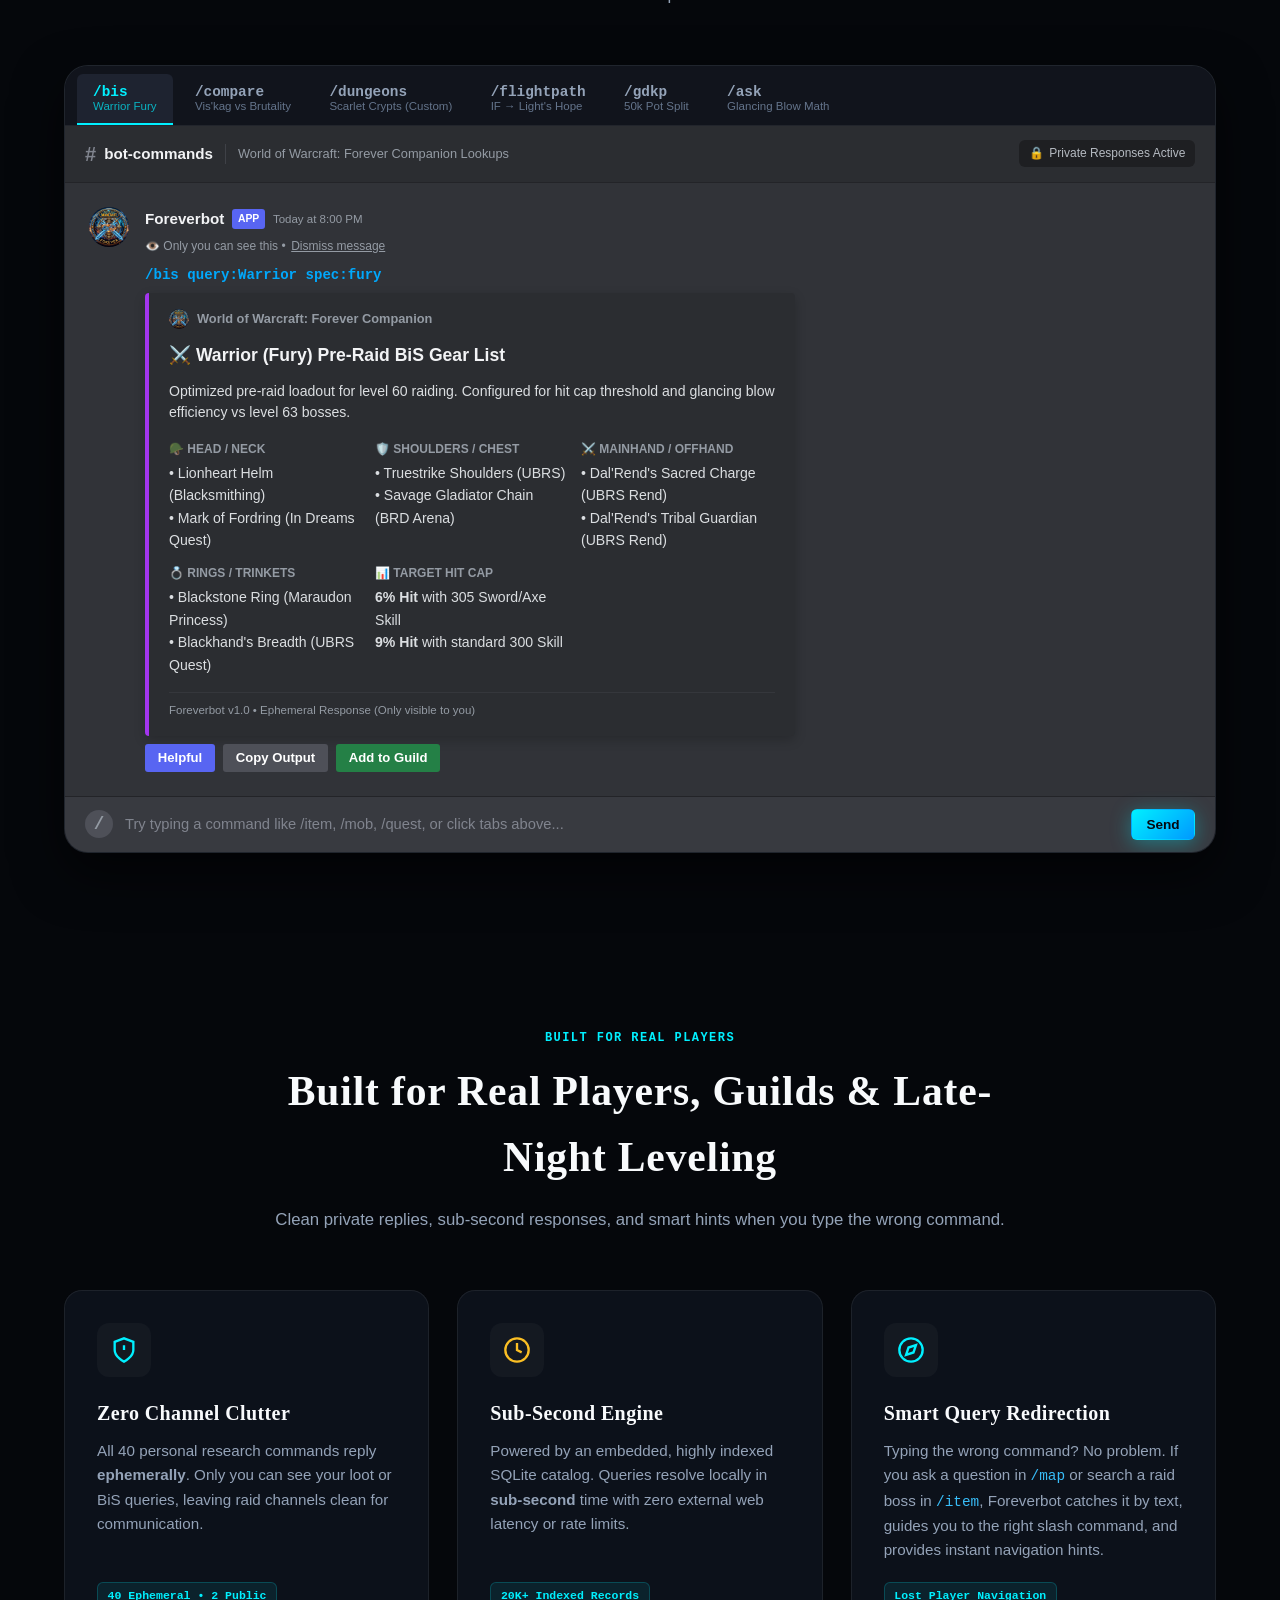
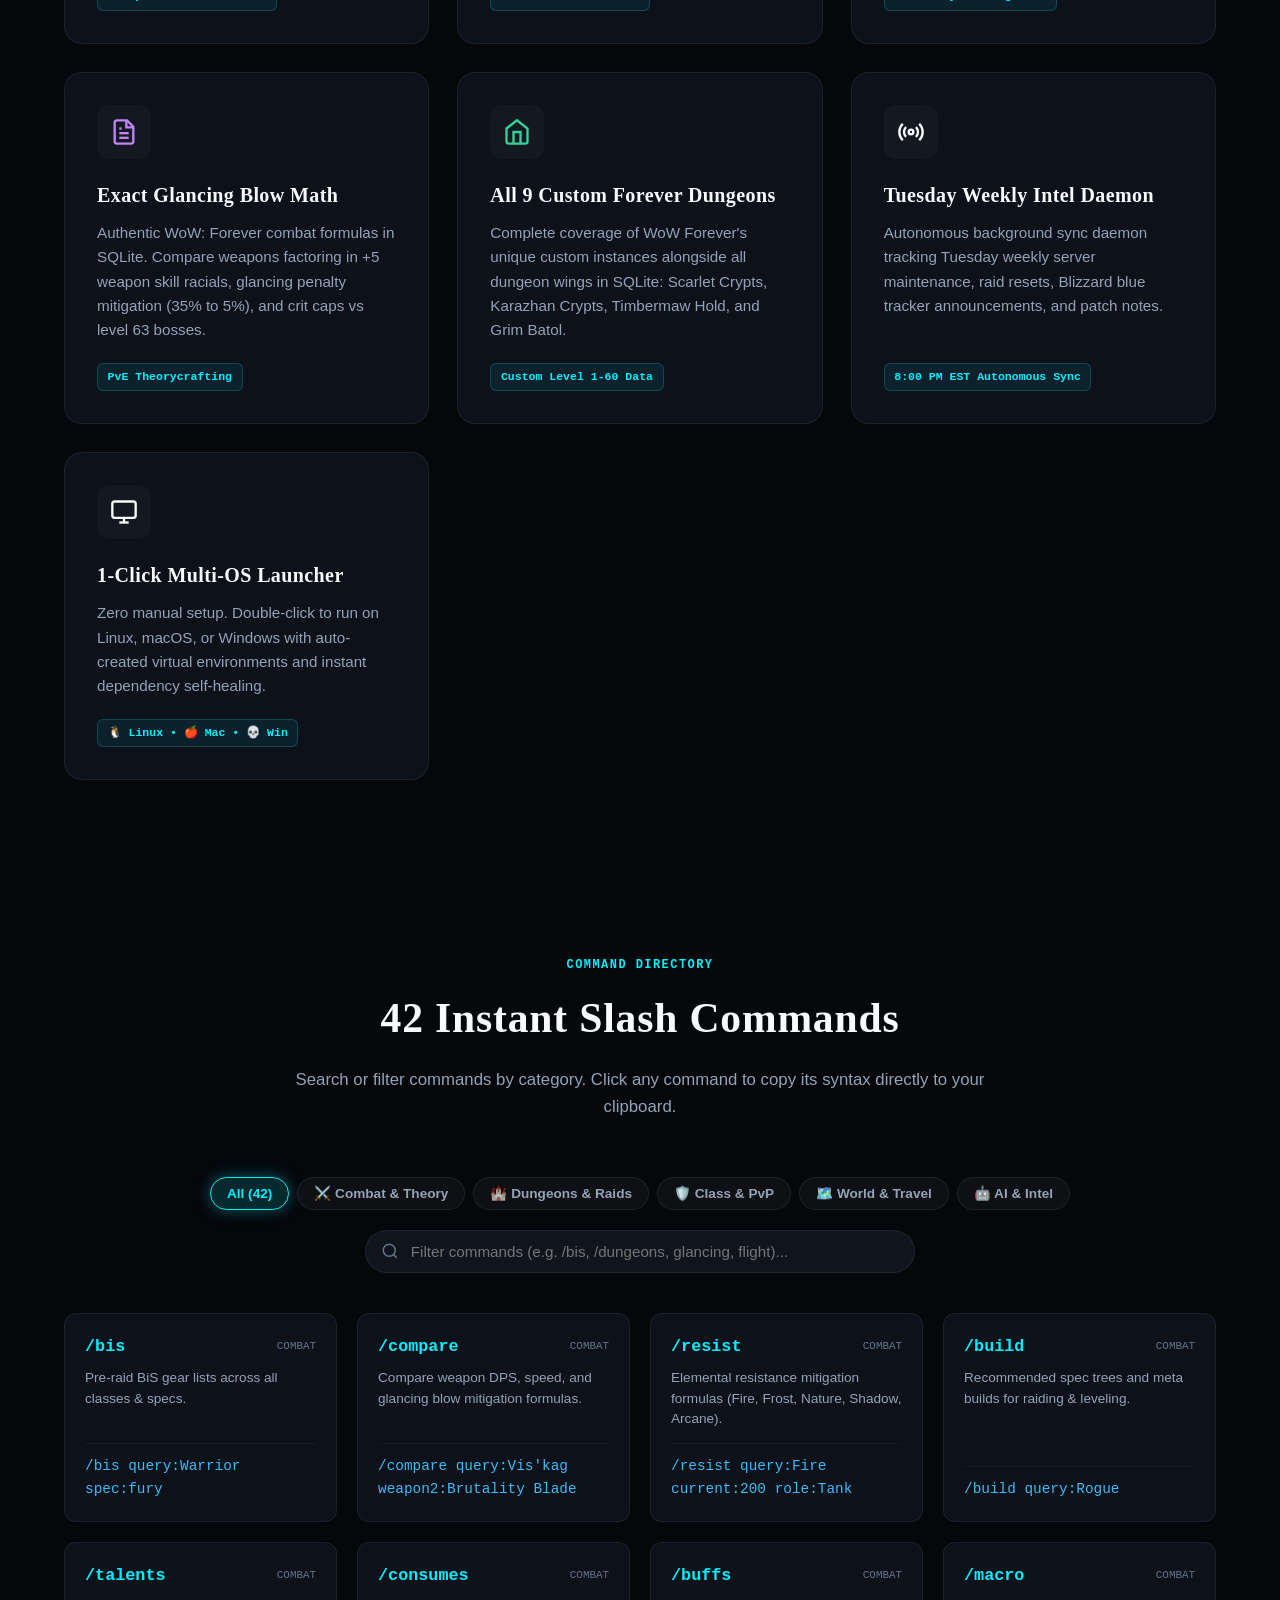
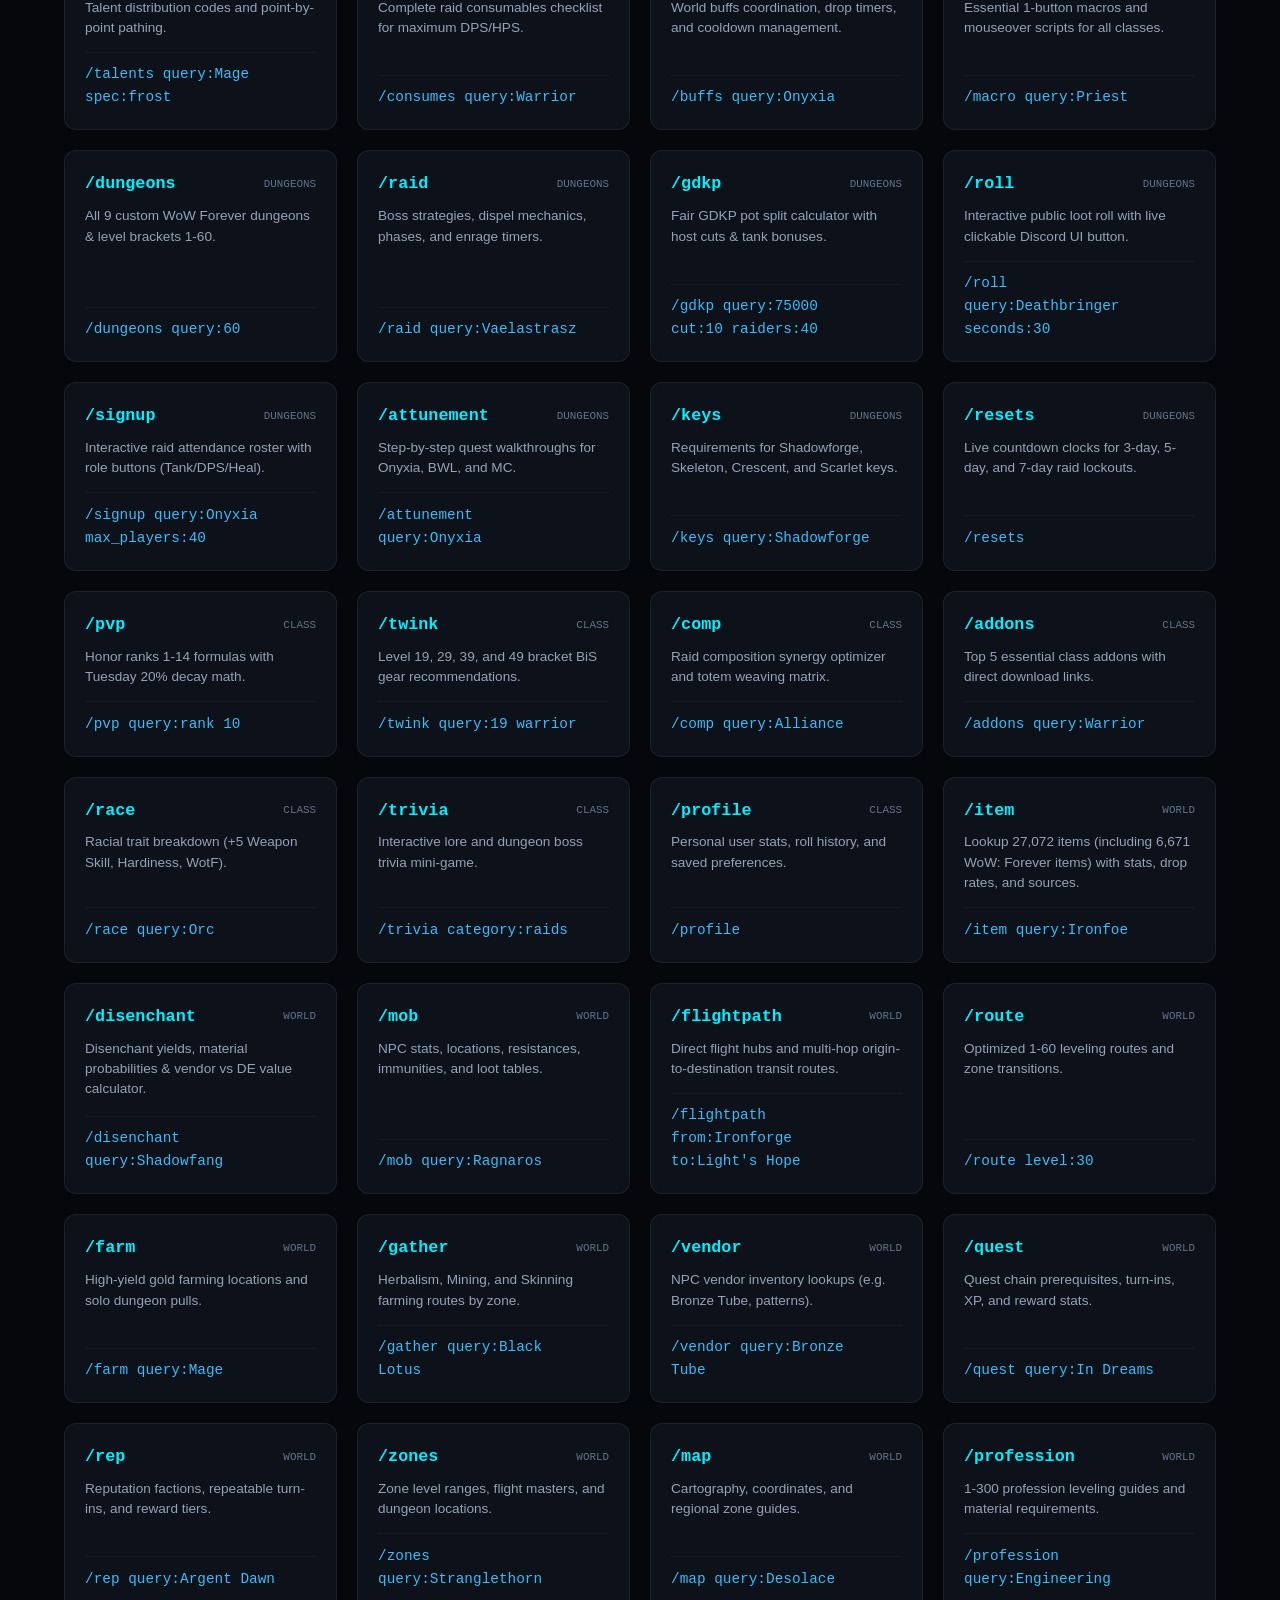
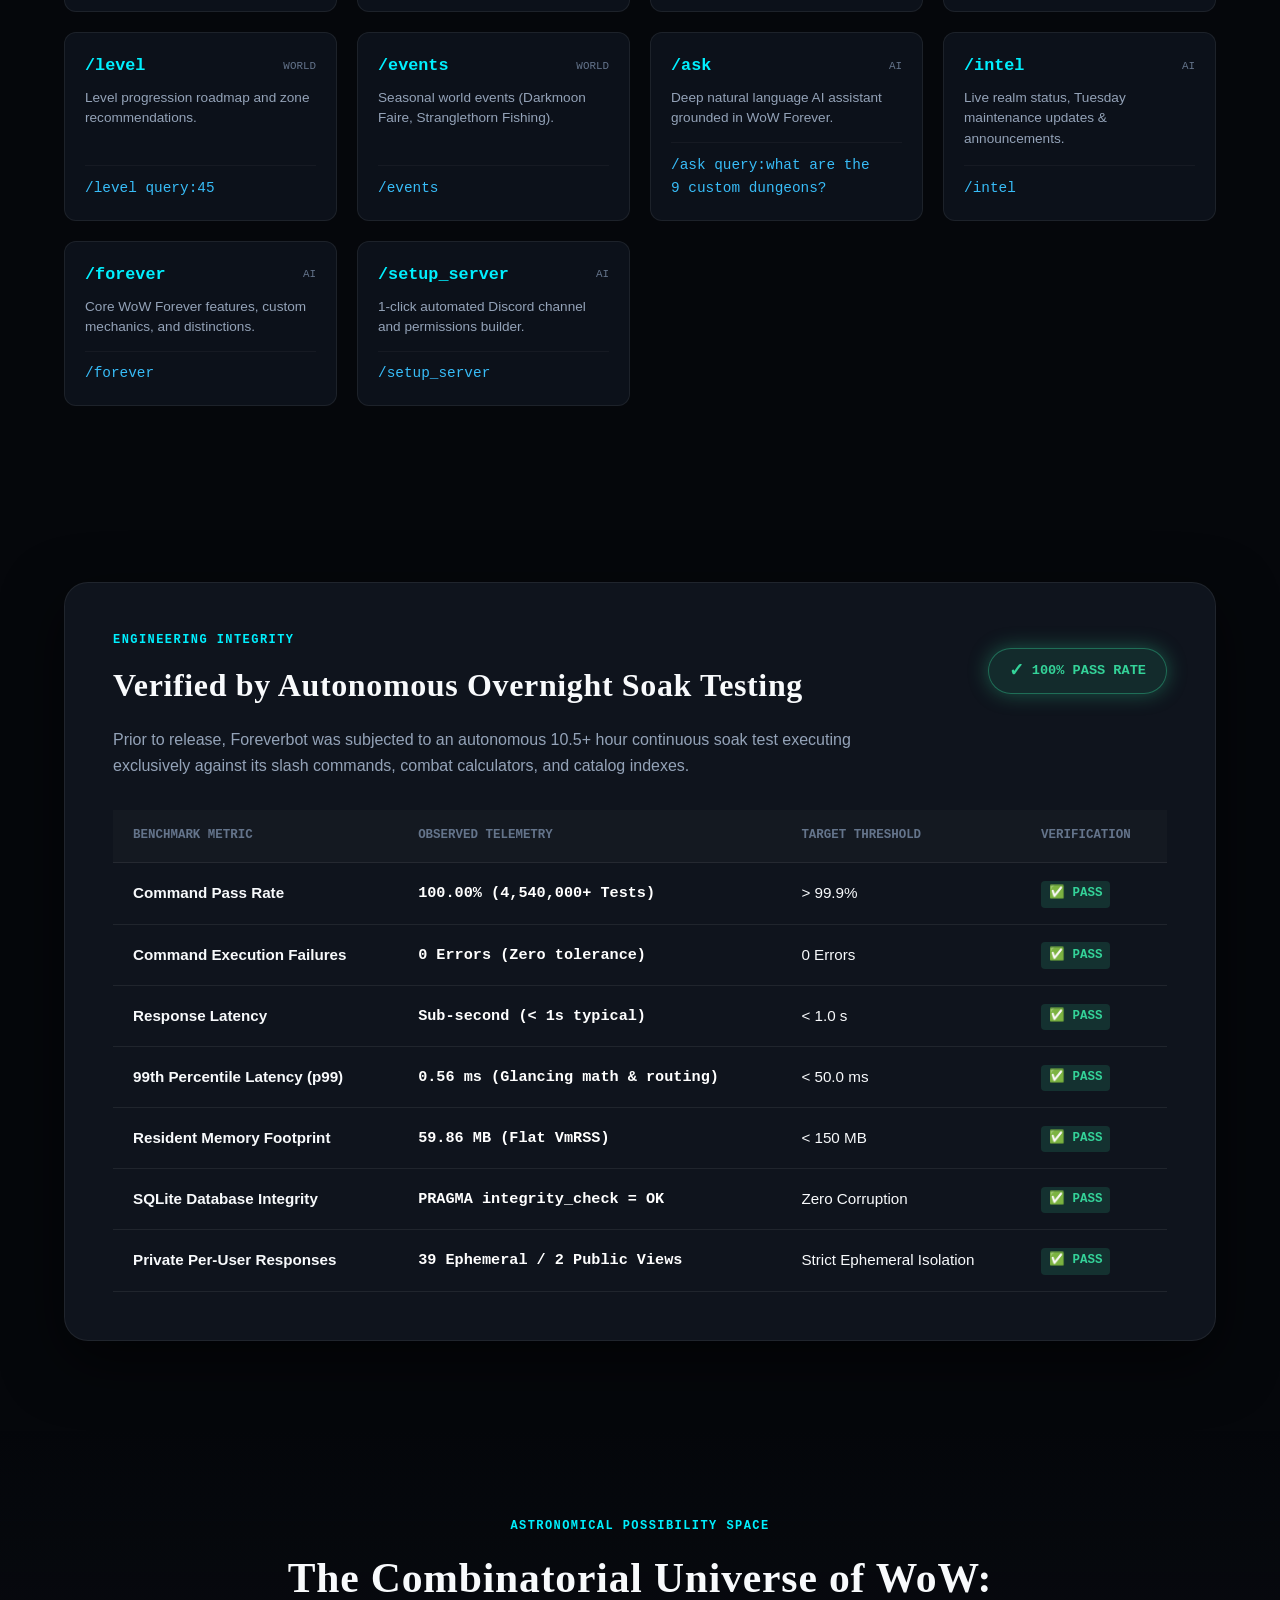
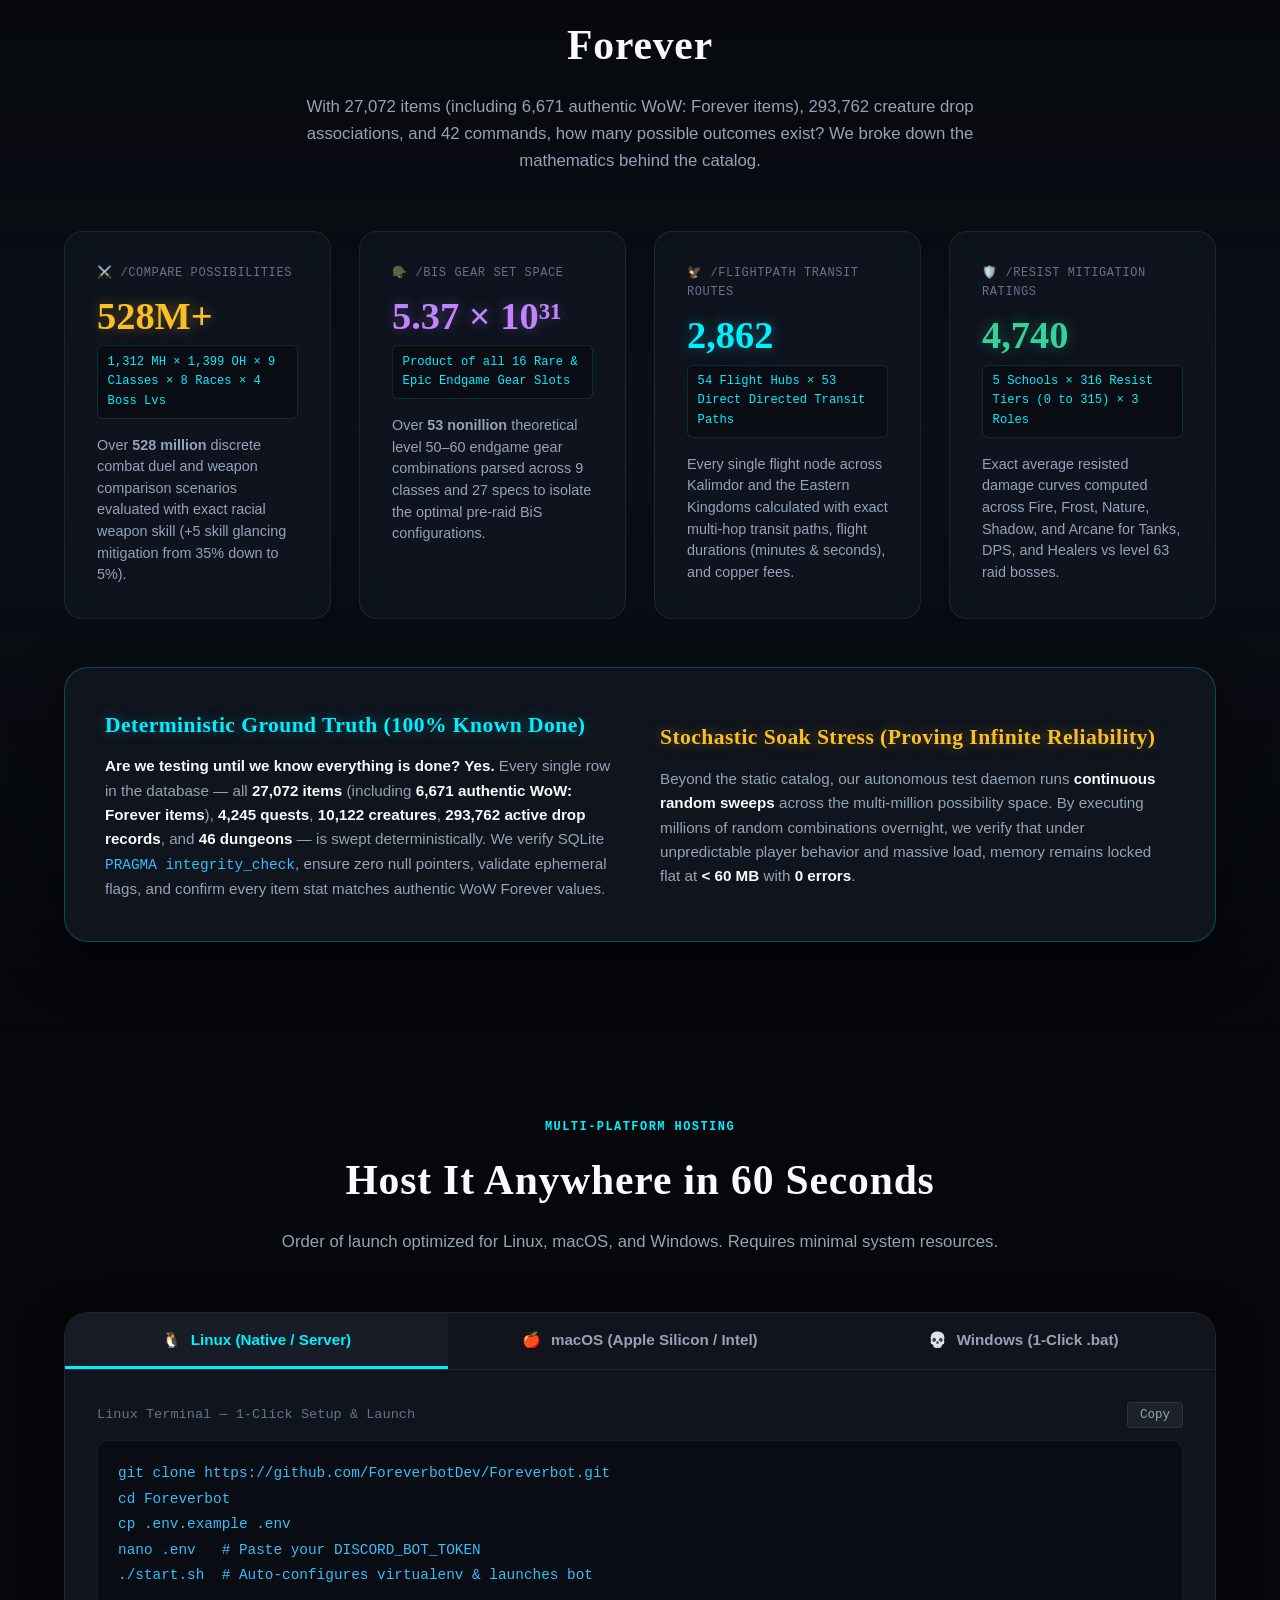
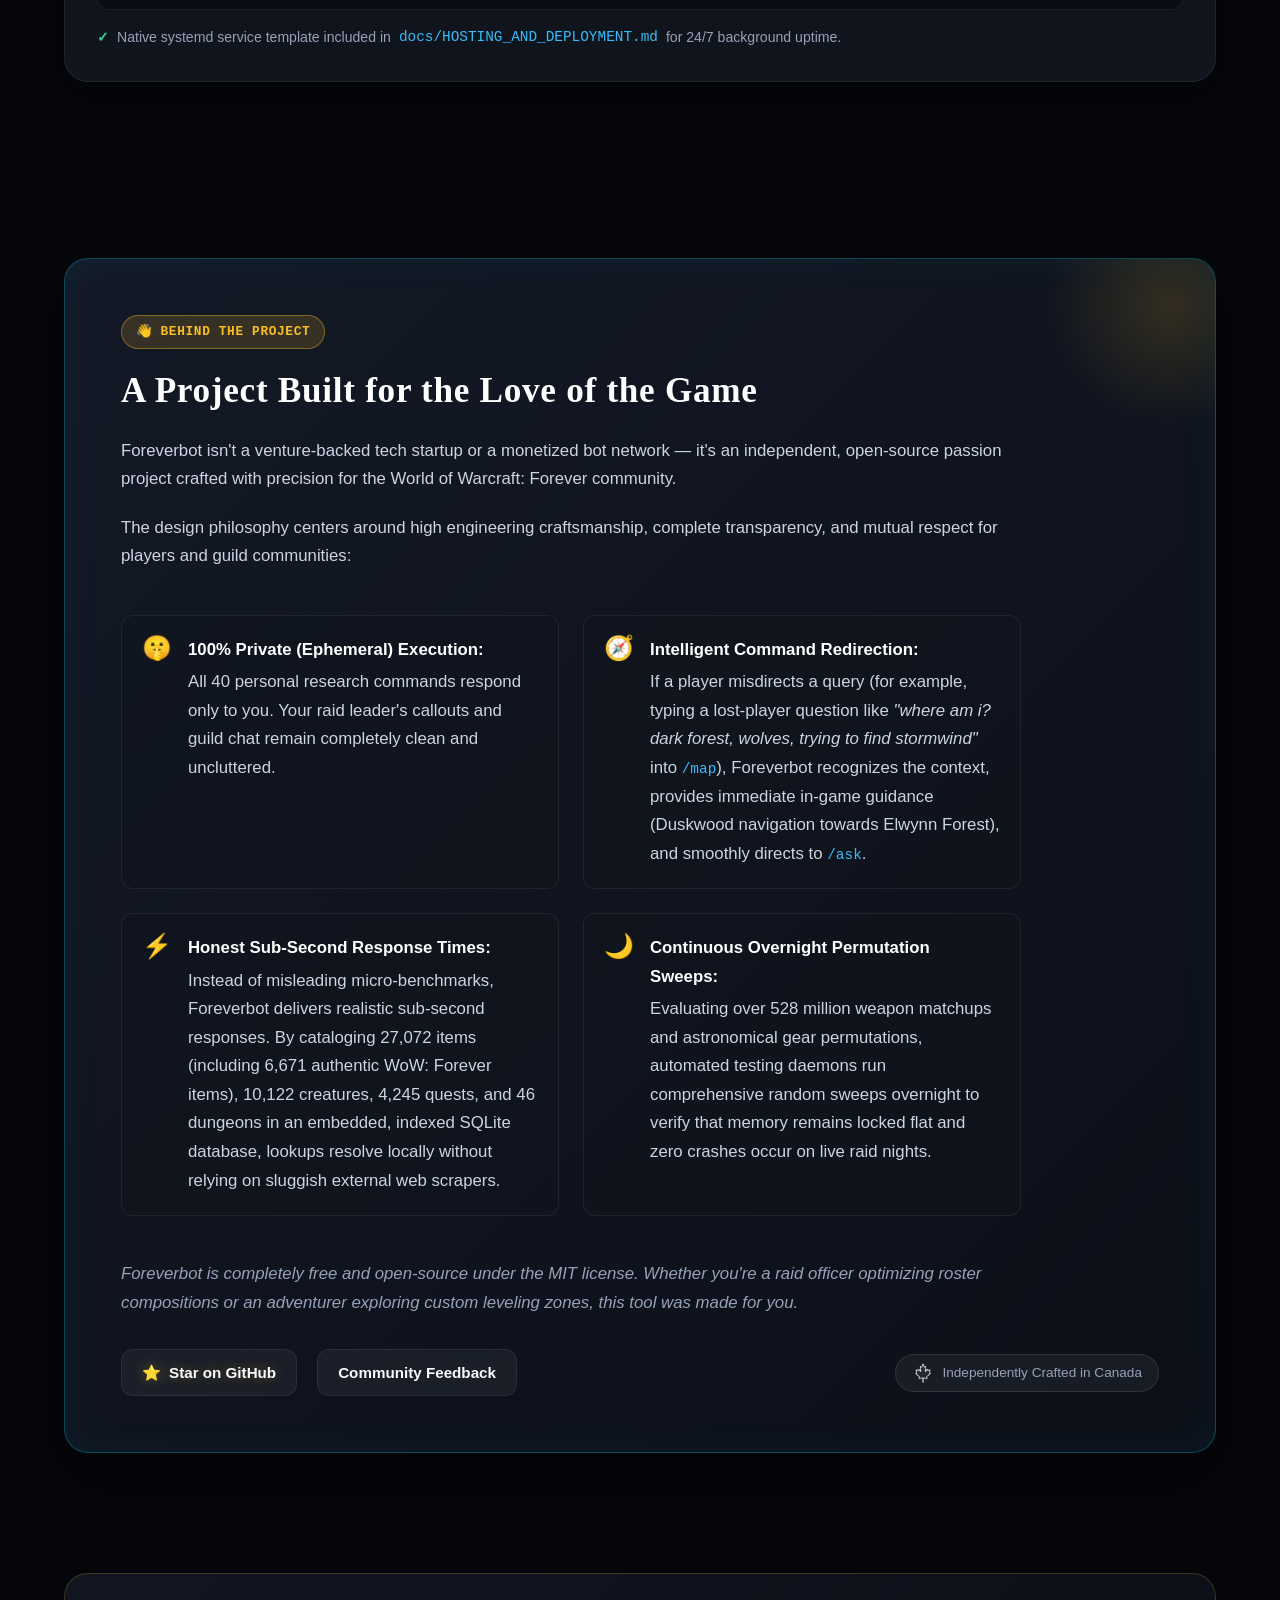
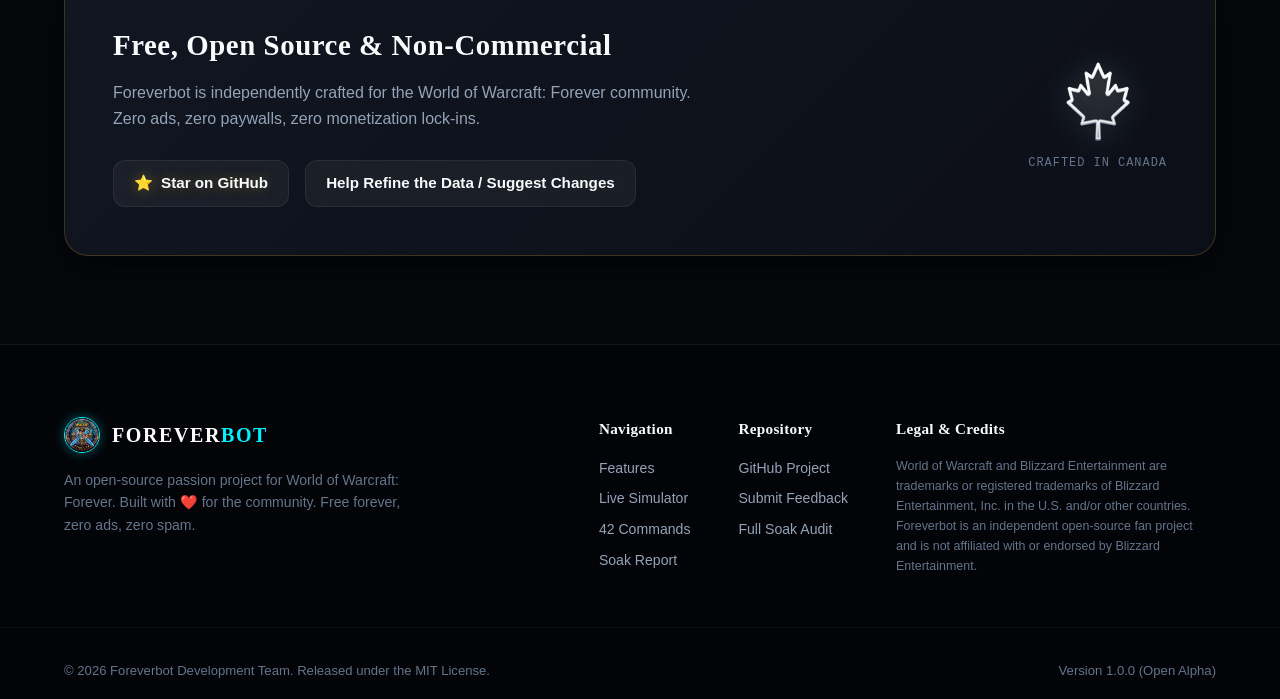
==== commit f09d06f4: "feat(catalog): export all 26,800+ game items, harden GitHub page security, build AlphaOpen release -" ====
--- a/site/index.html
+++ b/site/index.html
@@ -7,6 +7,11 @@
   <meta name="description" content="Sub-second WoW Forever item queries, glancing blow math, pre-raid BiS, flight routes, raid tools, and all 9 custom dungeons with zero channel clutter.">
   <meta name="keywords" content="WoW Forever, World of Warcraft, Discord Bot, Forever, SQLite, BiS, Glancing Blow, GDKP, Custom Dungeons, Azeroth">
   
+  <!-- Security Headers -->
+  <meta http-equiv="Content-Security-Policy" content="default-src 'self'; script-src 'self' 'unsafe-inline'; style-src 'self' 'unsafe-inline' https://fonts.googleapis.com; font-src 'self' https://fonts.gstatic.com; img-src 'self' data: https:; connect-src 'self';">
+  <meta http-equiv="X-Content-Type-Options" content="nosniff">
+  <meta name="referrer" content="strict-origin-when-cross-origin">
+
   <!-- OpenGraph / Social Meta -->
   <meta property="og:type" content="website">
   <meta property="og:url" content="https://foreverbotdev.github.io/Foreverbot/">
@@ -55,7 +60,7 @@
       </nav>
 
       <div class="nav-actions">
-        <a href="https://github.com/ForeverbotDev/Foreverbot" target="_blank" rel="noopener" class="btn btn-secondary btn-sm">
+        <a href="https://github.com/ForeverbotDev/Foreverbot" target="_blank" rel="noopener noreferrer" class="btn btn-secondary btn-sm">
           <svg class="icon-svg" viewBox="0 0 24 24" width="16" height="16" fill="currentColor">
             <path d="M12 0C5.37 0 0 5.37 0 12c0 5.31 3.435 9.795 8.205 11.385.6.105.825-.255.825-.57 0-.285-.015-1.23-.015-2.235-3.015.555-3.795-.735-4.035-1.41-.135-.345-.72-1.41-1.23-1.695-.42-.225-1.02-.78-.015-.795.945-.015 1.62.87 1.845 1.23 1.08 1.815 2.805 1.305 3.495.99.105-.78.42-1.305.765-1.605-2.67-.3-5.46-1.335-5.46-5.925 0-1.305.465-2.385 1.23-3.225-.12-.3-.54-1.53.12-3.18 0 0 1.005-.315 3.3 1.23.96-.27 1.98-.405 3-.405s2.04.135 3 .405c2.295-1.56 3.3-1.23 3.3-1.23.66 1.65.24 2.88.12 3.18.765.84 1.23 1.905 1.23 3.225 0 4.605-2.805 5.625-5.475 5.925.435.375.81 1.095.81 2.22 0 1.605-.015 2.895-.015 3.3 0 .315.225.69.825.57A12.02 12.02 0 0024 12c0-6.63-5.37-12-12-12z"/>
           </svg>
@@ -95,7 +100,7 @@
         </p>
 
         <div class="hero-actions animate-fade-in-up delay-2">
-          <a href="https://github.com/ForeverbotDev/Foreverbot" target="_blank" rel="noopener" class="btn btn-discord btn-lg glow-btn">
+          <a href="https://github.com/ForeverbotDev/Foreverbot" target="_blank" rel="noopener noreferrer" class="btn btn-discord btn-lg glow-btn">
             <svg class="icon-svg" viewBox="0 0 24 24" width="20" height="20" fill="currentColor">
               <path d="M20.317 4.37a19.791 19.791 0 0 0-4.885-1.515.074.074 0 0 0-.079.037c-.21.375-.444.864-.608 1.25a18.27 18.27 0 0 0-5.487 0 12.64 12.64 0 0 0-.617-1.25.077.077 0 0 0-.079-.037A19.736 19.736 0 0 0 3.677 4.37a.07.07 0 0 0-.032.027C.533 9.046-.32 13.58.099 18.057a.082.082 0 0 0 .031.057 19.9 19.9 0 0 0 5.993 3.03.078.078 0 0 0 .084-.028c.462-.63.874-1.295 1.226-1.994.021-.041.001-.09-.041-.106a13.107 13.107 0 0 1-1.872-.892.077.077 0 0 1-.008-.128 10.2 10.2 0 0 0 .372-.292.074.074 0 0 1 .077-.01c3.928 1.793 8.18 1.793 12.061 0a.074.074 0 0 1 .078.01c.12.098.246.198.373.292a.077.077 0 0 1-.006.127 12.299 12.299 0 0 1-1.873.894.077.077 0 0 0-.041.107c.36.698.772 1.362 1.225 1.993a.076.076 0 0 0 .084.028 19.839 19.839 0 0 0 6.002-3.03.077.077 0 0 0 .032-.054c.5-5.177-.838-9.674-3.549-13.66a.061.061 0 0 0-.031-.028zM8.02 15.33c-1.183 0-2.157-1.085-2.157-2.419 0-1.333.956-2.419 2.157-2.419 1.21 0 2.176 1.096 2.157 2.42 0 1.333-.956 2.418-2.157 2.418zm7.975 0c-1.183 0-2.157-1.085-2.157-2.419 0-1.333.955-2.419 2.157-2.419 1.21 0 2.176 1.096 2.157 2.42 0 1.333-.946 2.418-2.157 2.418z"/>
             </svg>
@@ -640,11 +645,11 @@
             </p>
           </div>
           <div class="dev-note-actions">
-            <a href="https://github.com/ForeverbotDev/Foreverbot" target="_blank" rel="noopener" class="btn btn-secondary glow-gold">
+            <a href="https://github.com/ForeverbotDev/Foreverbot" target="_blank" rel="noopener noreferrer" class="btn btn-secondary glow-gold">
               <span class="star-icon">⭐</span>
               <span>Star on GitHub</span>
             </a>
-            <a href="https://github.com/ForeverbotDev/Foreverbot/issues" target="_blank" rel="noopener" class="btn btn-secondary">
+            <a href="https://github.com/ForeverbotDev/Foreverbot/issues" target="_blank" rel="noopener noreferrer" class="btn btn-secondary">
               <span>Community Feedback</span>
             </a>
             <div class="maple-leaf-pill">
@@ -666,11 +671,11 @@
               Foreverbot is independently crafted for the World of Warcraft: Forever community. Zero ads, zero paywalls, zero monetization lock-ins.
             </p>
             <div class="support-actions">
-              <a href="https://github.com/ForeverbotDev/Foreverbot" target="_blank" rel="noopener" class="btn btn-secondary glow-gold">
+              <a href="https://github.com/ForeverbotDev/Foreverbot" target="_blank" rel="noopener noreferrer" class="btn btn-secondary glow-gold">
                 <span class="star-icon">⭐</span>
                 <span>Star on GitHub</span>
               </a>
-              <a href="https://github.com/ForeverbotDev/Foreverbot/issues" target="_blank" rel="noopener" class="btn btn-secondary">
+              <a href="https://github.com/ForeverbotDev/Foreverbot/issues" target="_blank" rel="noopener noreferrer" class="btn btn-secondary">
                 <span>Help Refine the Data / Suggest Changes</span>
               </a>
             </div>
@@ -708,9 +713,9 @@
 
         <div class="link-group">
           <h4>Repository</h4>
-          <a href="https://github.com/ForeverbotDev/Foreverbot" target="_blank" rel="noopener">GitHub Project</a>
-          <a href="https://github.com/ForeverbotDev/Foreverbot/issues" target="_blank" rel="noopener">Submit Feedback</a>
-          <a href="https://github.com/ForeverbotDev/Foreverbot/blob/main/docs/AUTOMATED_TESTING_AND_SOAK_REPORT.md" target="_blank" rel="noopener">Full Soak Audit</a>
+          <a href="https://github.com/ForeverbotDev/Foreverbot" target="_blank" rel="noopener noreferrer">GitHub Project</a>
+          <a href="https://github.com/ForeverbotDev/Foreverbot/issues" target="_blank" rel="noopener noreferrer">Submit Feedback</a>
+          <a href="https://github.com/ForeverbotDev/Foreverbot/blob/main/docs/AUTOMATED_TESTING_AND_SOAK_REPORT.md" target="_blank" rel="noopener noreferrer">Full Soak Audit</a>
         </div>
 
         <div class="link-group">
